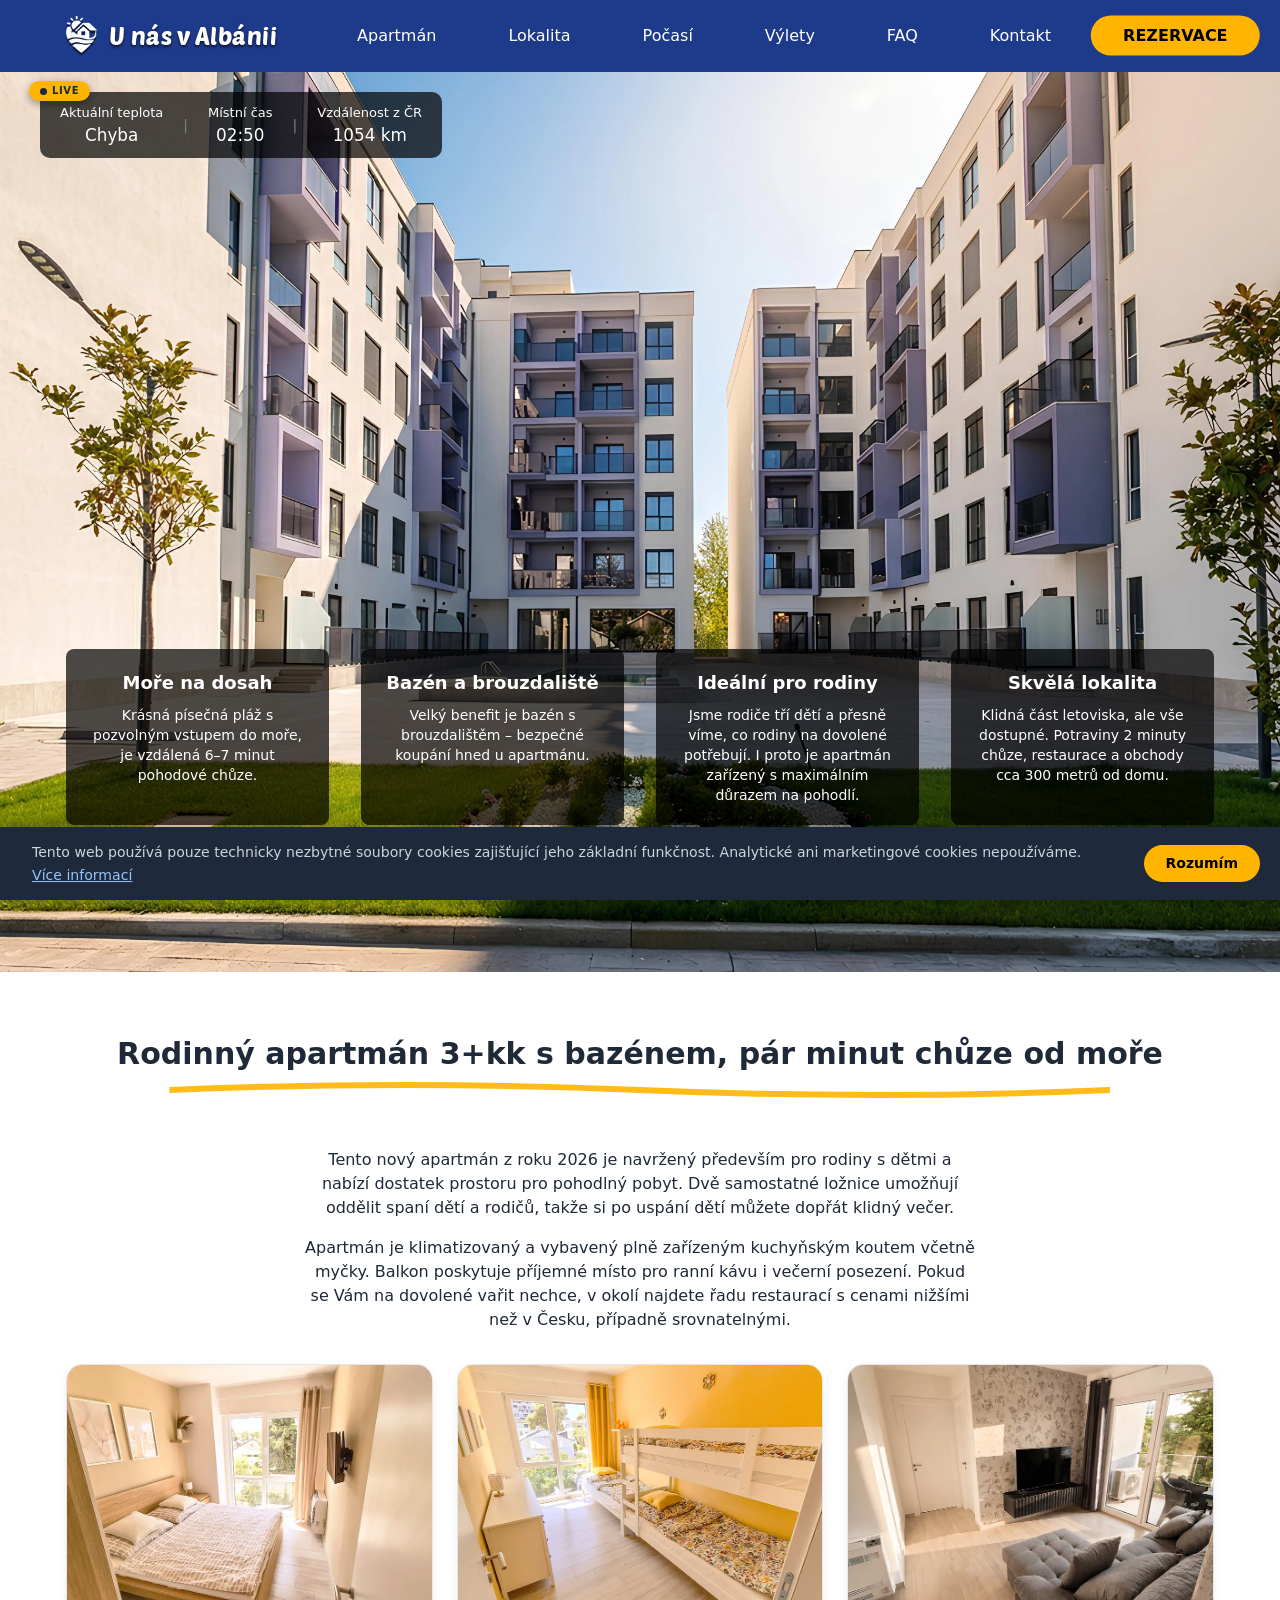
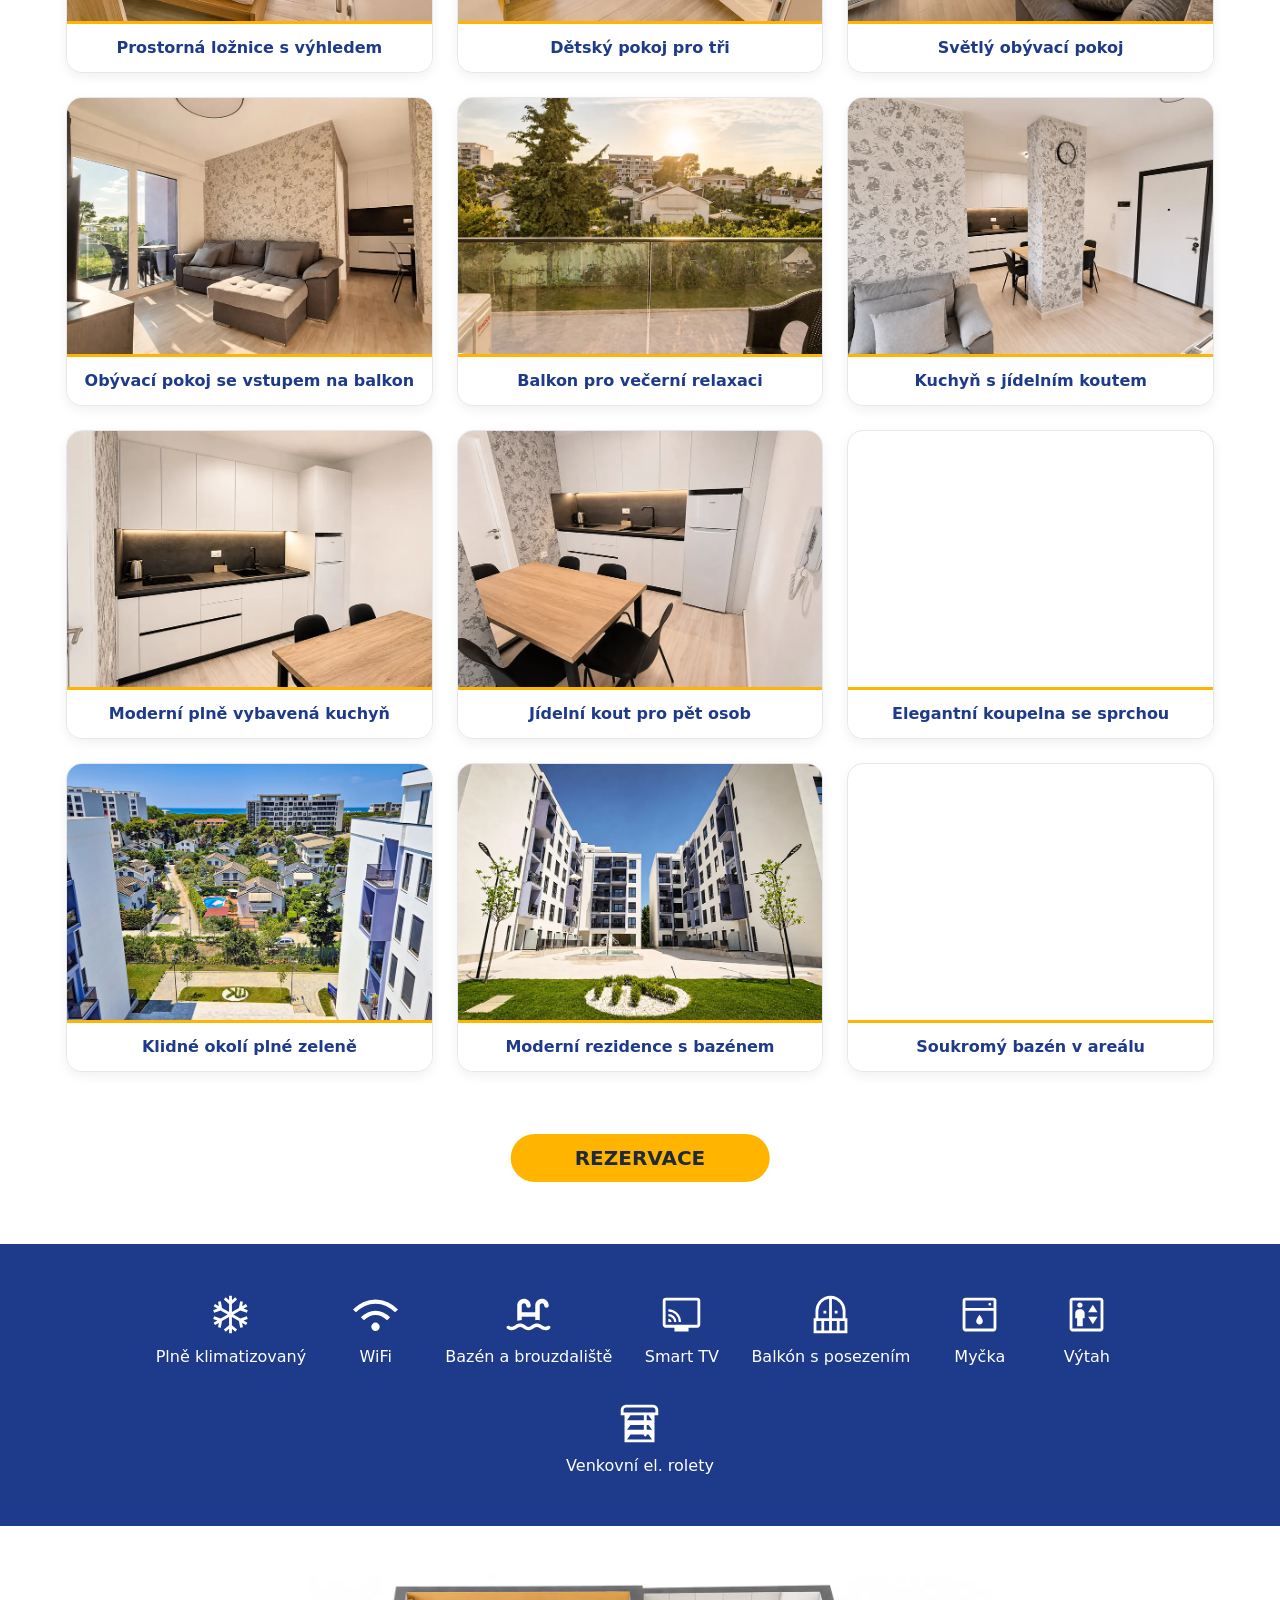
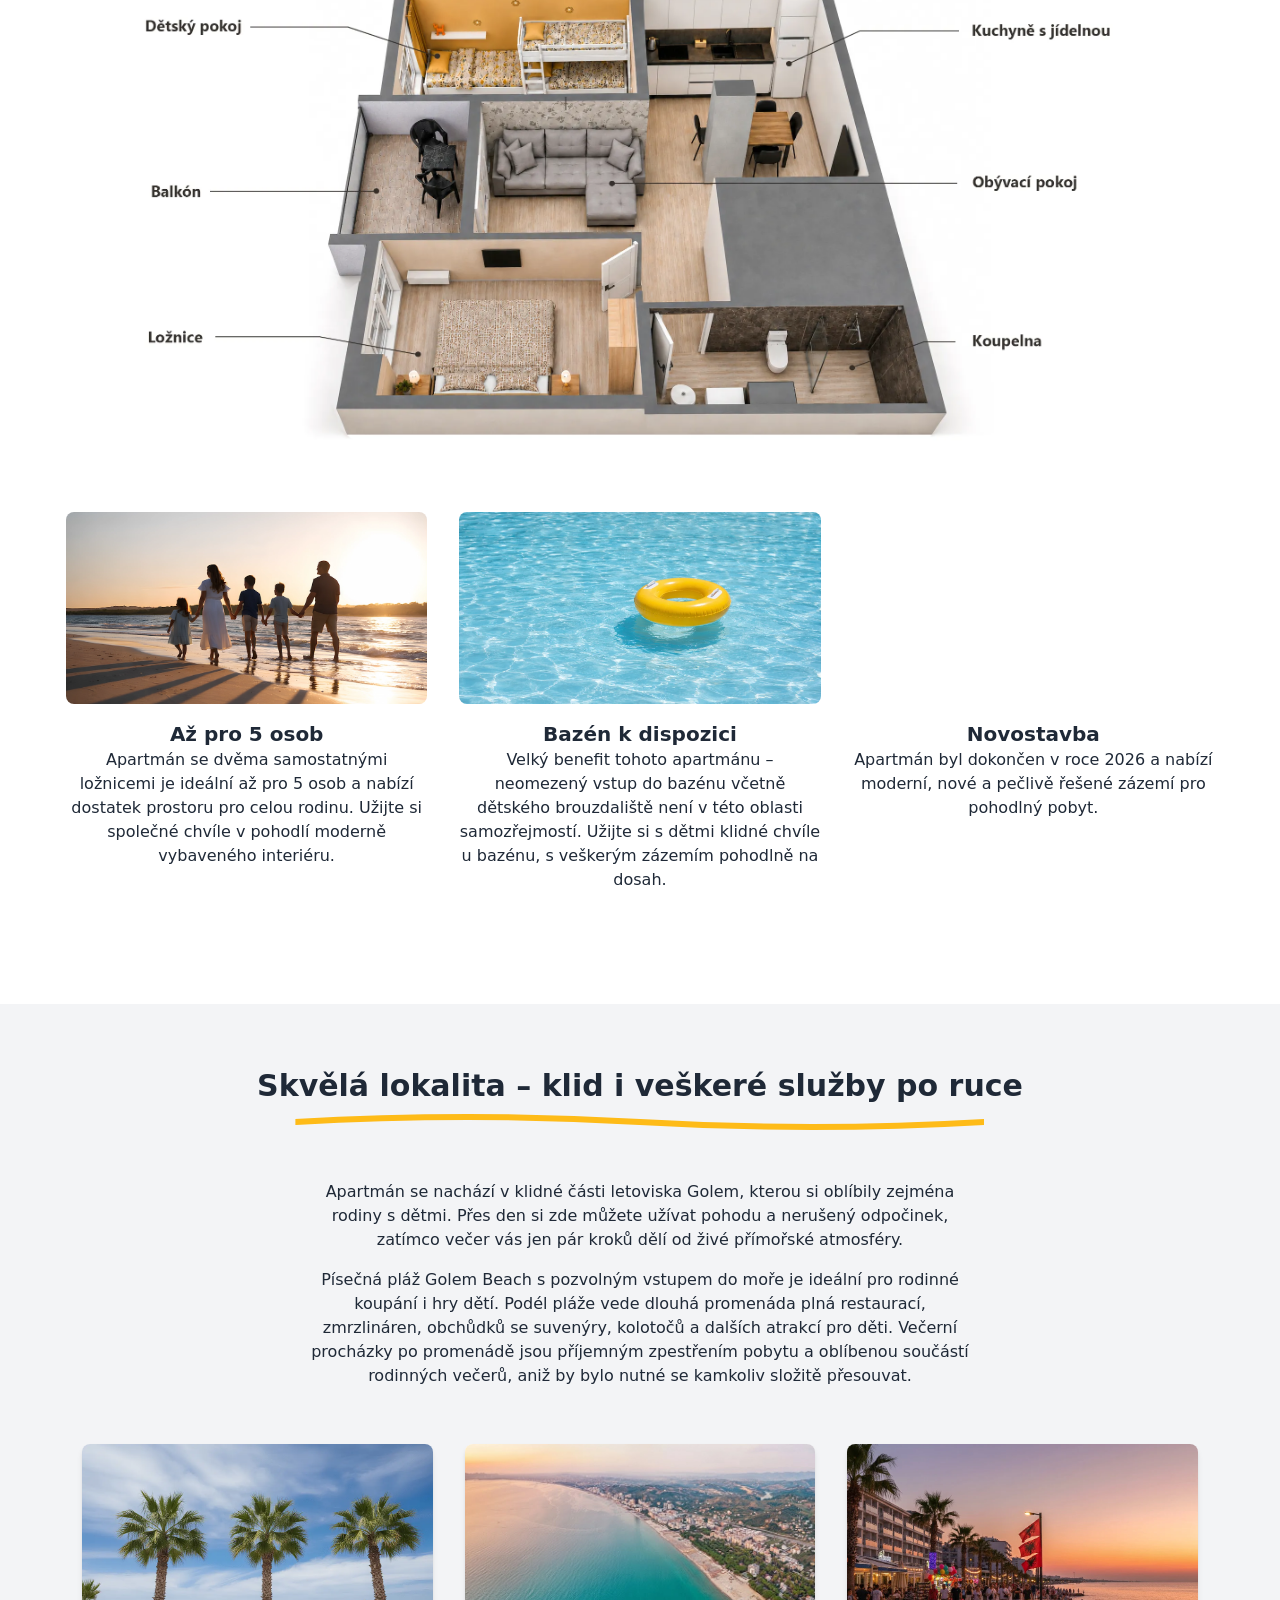
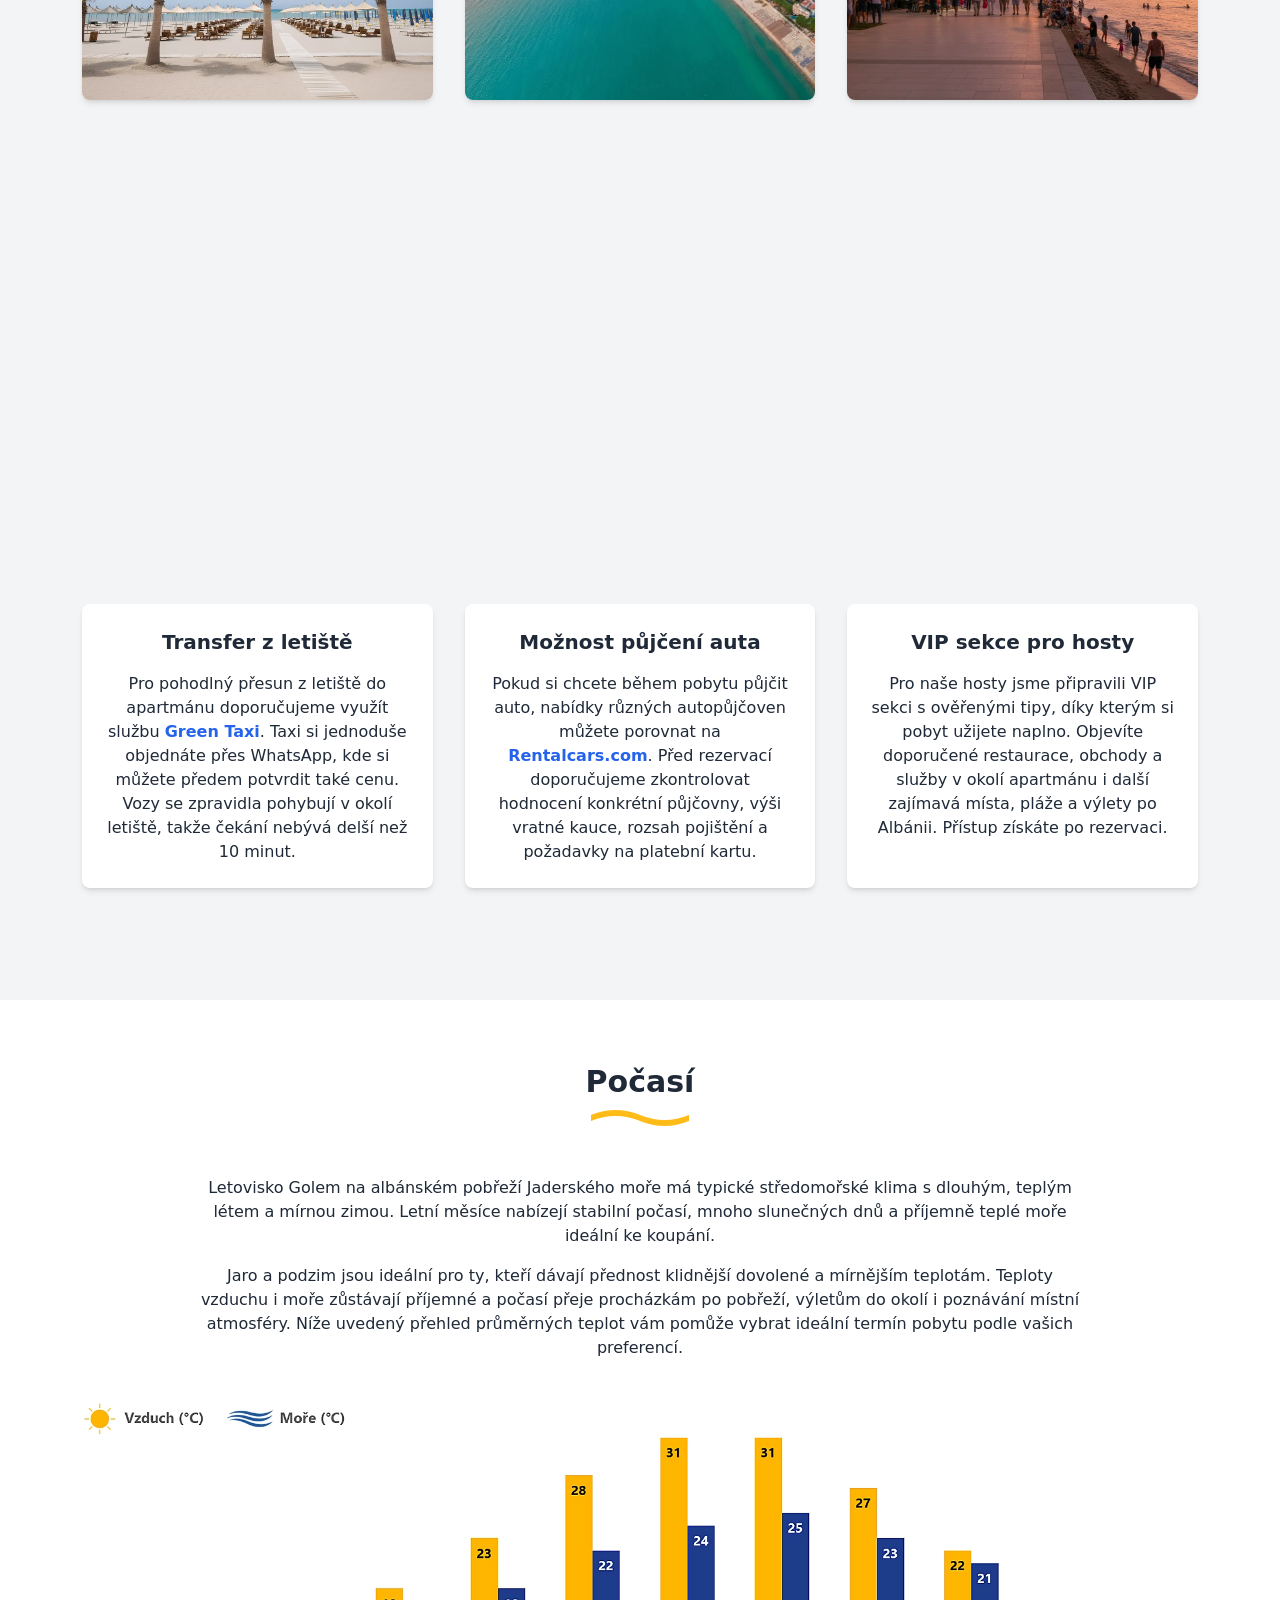
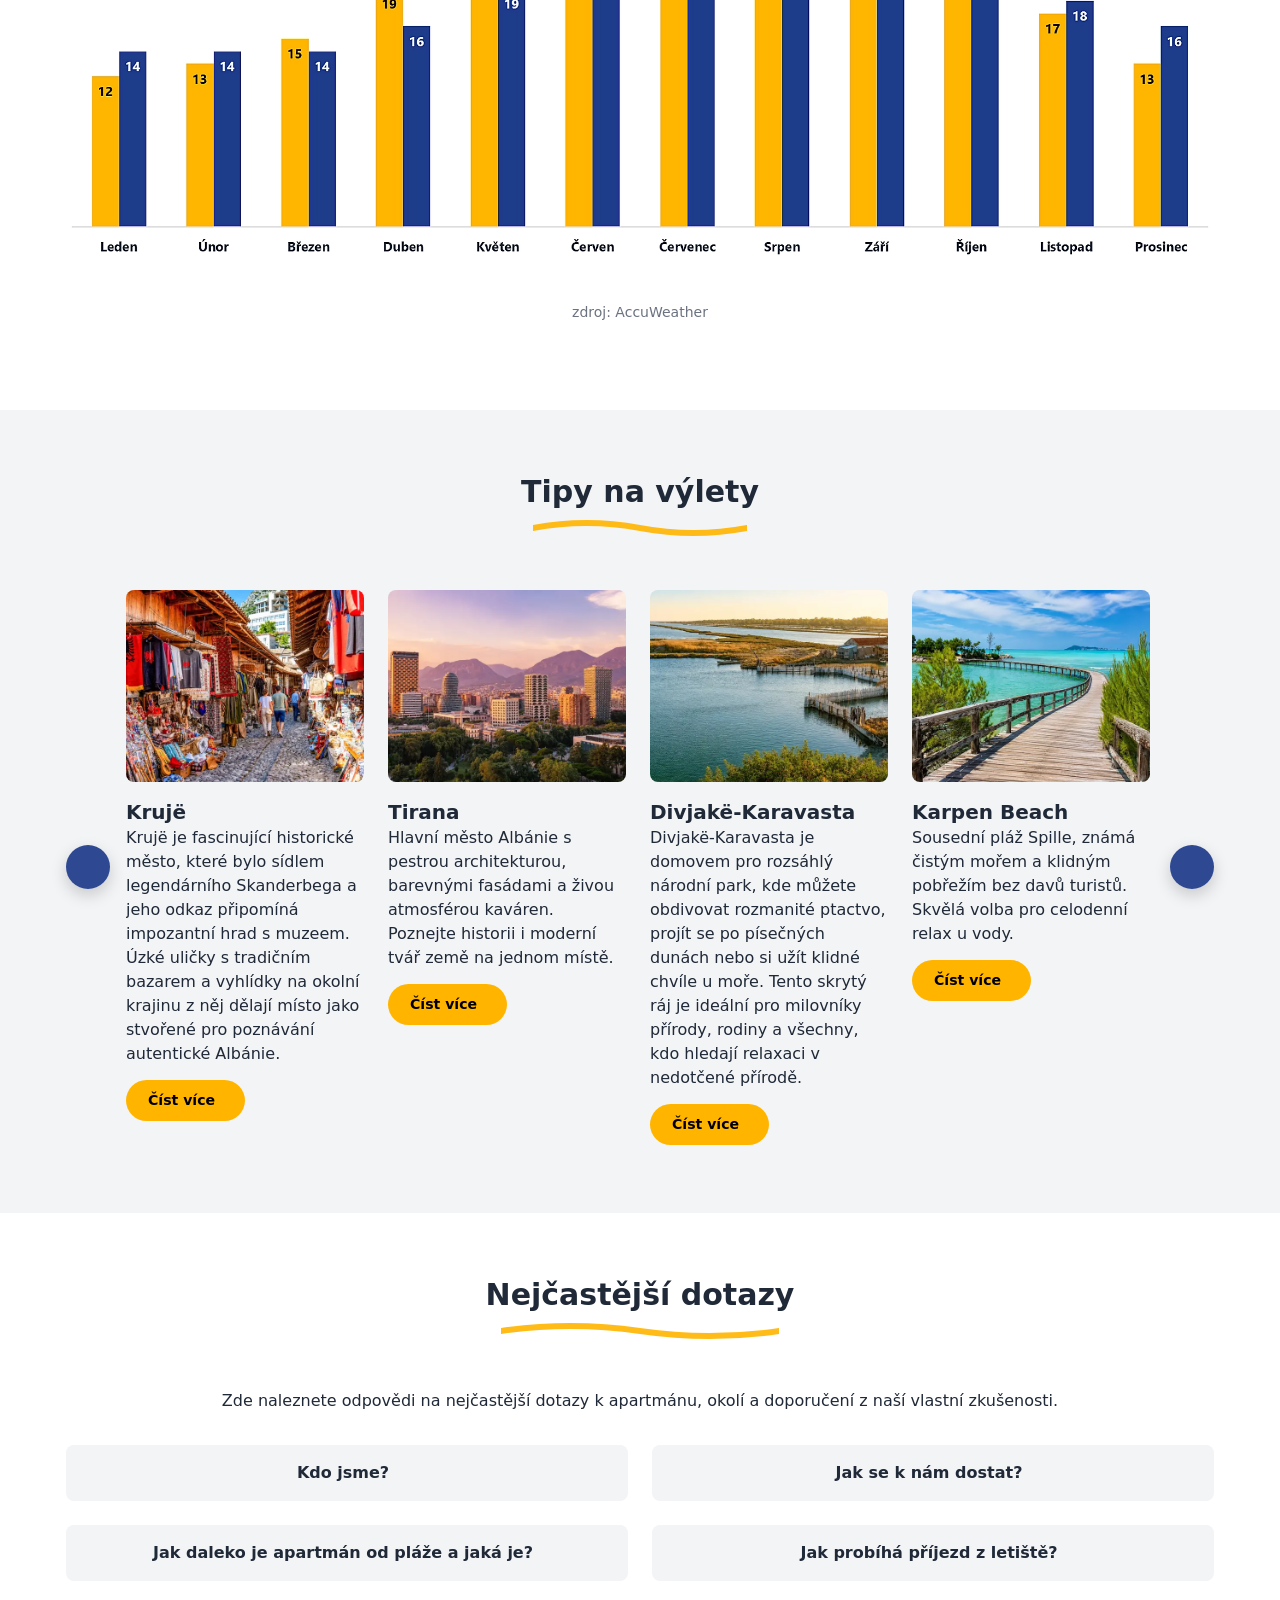
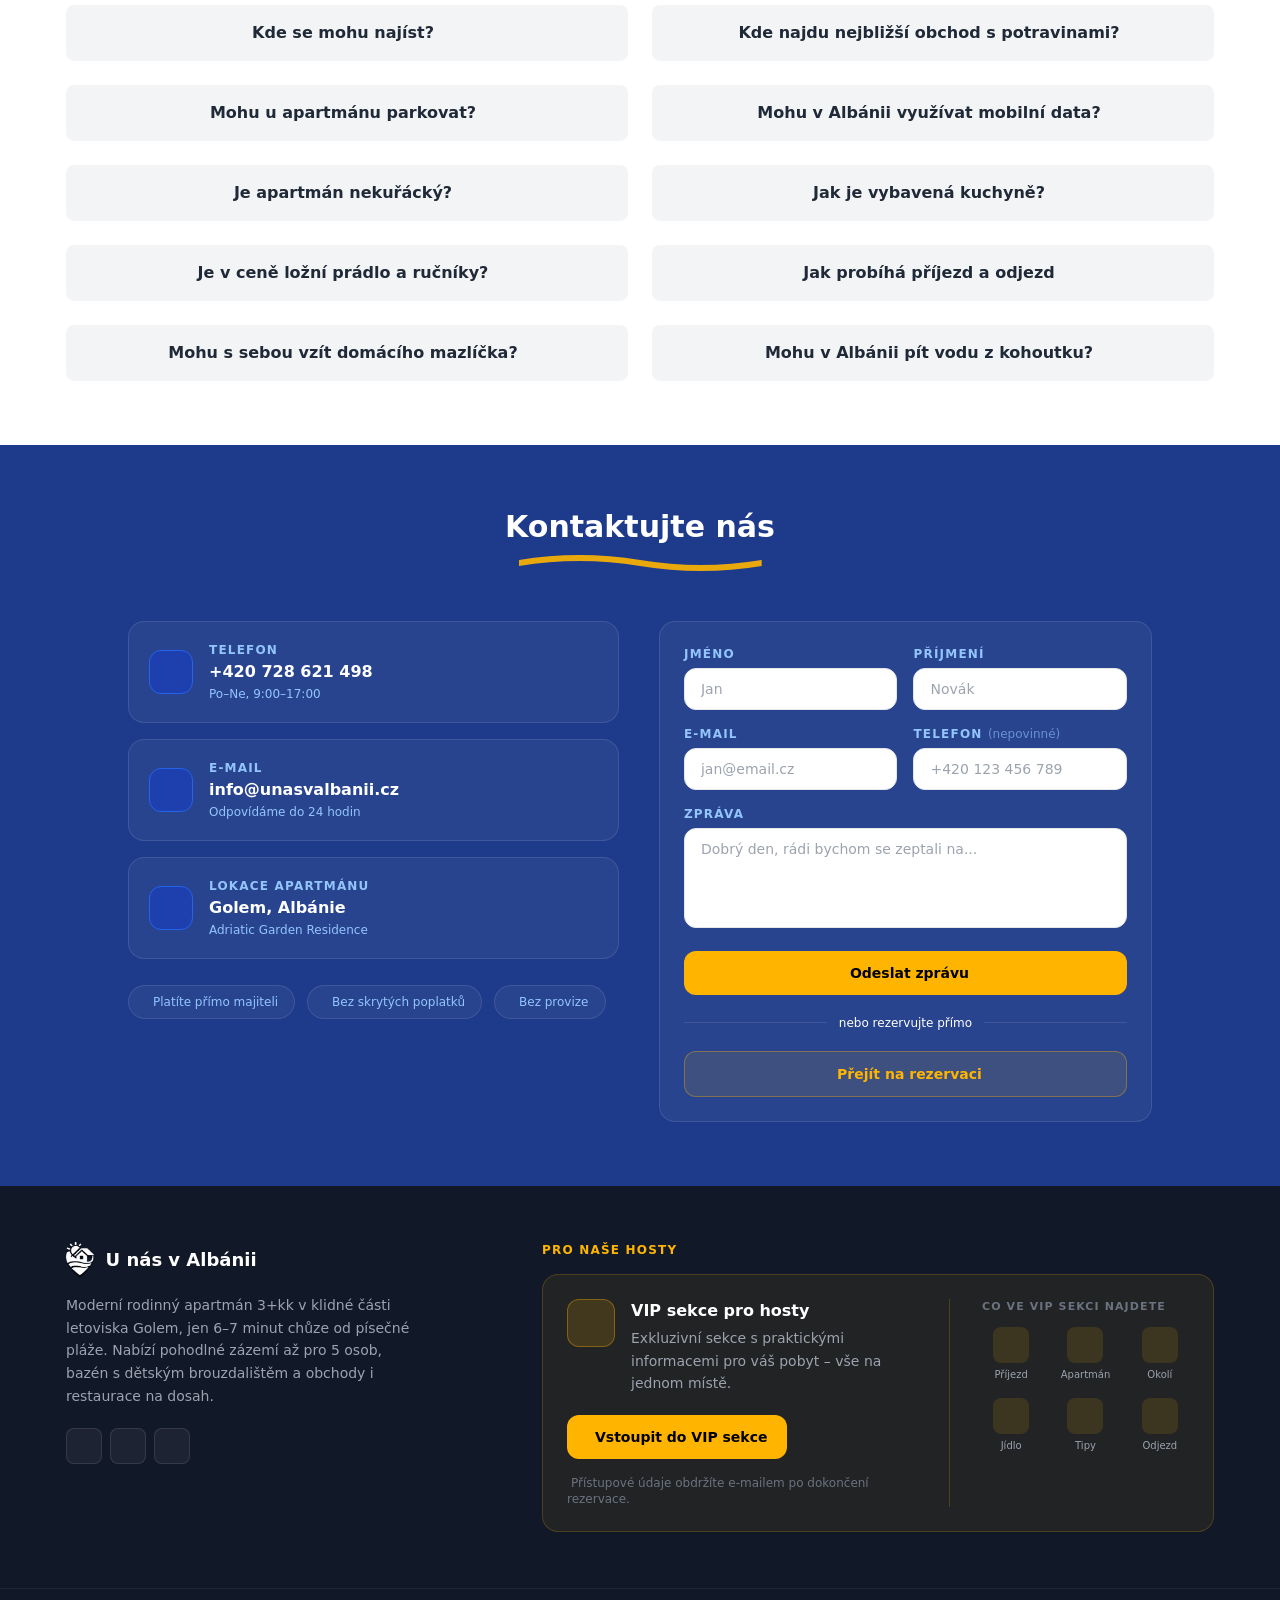
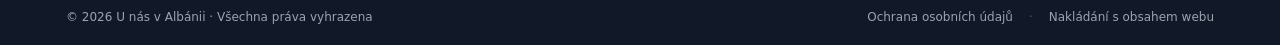
==== index.html @ 053f2b2a "Update index.html" ====
<!DOCTYPE html>
<html lang="cs">
<head>
  <meta charset="UTF-8">
  <meta name="viewport" content="width=device-width, initial-scale=1.0">
  <title>Apartmán s bazénem v Albánii, 6 min od pláže | U nás v Albánii</title>
  <meta name="google-site-verification" content="46sAEtOoQD4cwfONmOyHV7DQJH85Yp-UlySVU2HhvnU" />
  <meta name="seznam-wmt" content="6b2wFMyEOSPGEQ3E8xc9C5GYc6INmnBd" />
  <link rel="canonical" href="https://unasvalbanii.cz/">
  <meta name="description" content="Rodinný apartmán 3+kk s vlastním bazénem, 6 minut chůze od pláže. Novostavba 2026, klid i blízkost obchodů a restaurací. Rezervace přímo u majitele – bez provize.">

  <link rel="icon" href="assets/logo/favicon.ico" type="image/x-icon">
  <link rel="shortcut icon" href="assets/logo/favicon.ico" type="image/x-icon">
  <link rel="icon" type="image/png" sizes="192x192" href="assets/logo/favicon-490.png">
  <link rel="icon" type="image/png" sizes="32x32" href="assets/logo/favicon-490.png">
  <link rel="apple-touch-icon" sizes="180x180" href="assets/logo/favicon-490.png">

  <script src="https://cdn.jsdelivr.net/npm/hammerjs@2.0.8/hammer.min.js"></script>
  <link rel="stylesheet" href="https://cdn.jsdelivr.net/npm/swiper@11/swiper-bundle.min.css" />
  <script src="https://cdn.jsdelivr.net/npm/swiper@11/swiper-bundle.min.js"></script>
  <link rel="stylesheet" href="https://cdn.jsdelivr.net/npm/flatpickr/dist/flatpickr.min.css">
  <script src="https://cdn.jsdelivr.net/npm/flatpickr"></script>
  <script src="https://cdn.jsdelivr.net/npm/flatpickr/dist/l10n/cs.js"></script>
  <script src="https://cdn.jsdelivr.net/npm/@emailjs/browser@4/dist/email.min.js"></script><script>emailjs.init('2G9Oa8aAx9YEwFJbV');</script>
  <script defer src="https://cloud.umami.is/script.js" data-website-id="a5510e11-5c0f-4d84-ab59-a2086f910bef"></script>

  <link rel="stylesheet" href="https://cdnjs.cloudflare.com/ajax/libs/font-awesome/7.0.1/css/all.min.css">
  <link rel="preload" href="assets/fonts/poetsen-one.woff2" as="font" type="font/woff2" crossorigin>

  <style>
    html { scroll-behavior: auto; }

    :root { --header-height: 72px; }

    #main-header {
      position: fixed;
      top: 0;
      left: 0;
      width: 100%;
      z-index: 50;
      will-change: transform;
    }

    .sticky {
      box-shadow: 0 2px 5px rgba(0, 0, 0, 0.1);
    }

    #home { margin-top: 0 !important; padding-top: 0 !important; }
    body { margin: 0; padding: 0; overflow-x: hidden; padding-top: var(--header-height, 72px); }
    section { scroll-margin-top: var(--header-height, 72px); }

    nav ul li a {
      position: relative;
      z-index: 1;
      color: #ffffff;
      padding: 0.5rem 1rem;
    }

    nav ul li a::before {
      content: '';
      position: absolute;
      top: 50%;
      left: 50%;
      transform: translate(-50%, -50%);
      width: calc(100% + 2rem);
      height: 2.5rem;
      background-color: #93c5fd;
      opacity: 0;
      border-radius: 9999px;
      z-index: -1;
      transition: opacity 0.3s ease;
    }

    nav ul li a:hover::before { opacity: 0.2; }
    nav ul li a:hover { color: #ffffff; }

    nav ul li a.active::before { opacity: 0.3 !important; }
    nav ul li a.active { color: #ffffff !important; }
    nav ul li a.active:hover::before { opacity: 0.4; }

    nav ul li a.reservation-link::before {
      content: '';
      position: absolute;
      top: 50%;
      left: 50%;
      transform: translate(-50%, -50%);
      width: calc(100% + 2rem);
      height: 2.5rem;
      background-color: #ffb500;
      opacity: 1;
      border-radius: 9999px;
      z-index: -1;
      transition: all 0.3s ease;
    }

    nav ul li a.reservation-link {
      padding: 0.5rem 1rem;
      color: #000000;
      transition: color 0.3s ease;
    }

    @media (min-width: 641px) {
      nav ul li a.reservation-link:hover::before {
        background-color: #e69500;
        transform: translate(-50%, -50%) scale(1.05);
      }
      nav ul li a.reservation-link:hover { color: #FFFFFF; }
    }

    @media (max-width: 640px) {
      nav ul li a.reservation-link:active::before {
        background-color: #e69500;
      }
      nav ul li a.reservation-link:active { color: #FFFFFF; }
    }

    .gallery-item img { transition: transform 0.3s ease; cursor: pointer; }
    @media (min-width: 641px) {
      .gallery-item:hover img { transform: scale(1.05); }
    }

    #lightbox {
      position: fixed;
      top: 0;
      left: 0;
      width: 100%;
      height: 100%;
      background-color: rgba(0, 0, 0, 0.9);
      display: flex;
      align-items: center;
      justify-content: center;
      z-index: 1000;
      visibility: hidden;
      opacity: 0;
      transition: opacity 0.3s ease, visibility 0.3s ease;
    }
    #lightbox.active { visibility: visible; opacity: 1; }

    #lightbox img {
      max-width: 90%;
      max-height: 80%;
      border-radius: 10px;
      object-fit: contain;
      opacity: 1;
      transition: opacity 0.35s ease, transform 0.2s ease;
      will-change: opacity, transform;
      -webkit-user-select: none;
      user-select: none;
      -webkit-user-drag: none;
      user-drag: none;
    }
    #lightbox img.fading { opacity: 0; }

    #lightbox .close,
    #lightbox .prev,
    #lightbox .next {
      -webkit-user-select: none;
      user-select: none;
      -webkit-tap-highlight-color: transparent;
      border: 0;
      background: rgba(255, 255, 255, 0.12);
      color: #ffffff;
      cursor: pointer;
      display: inline-flex;
      align-items: center;
      justify-content: center;
      transition: transform 0.18s ease, background 0.18s ease, opacity 0.18s ease;
      backdrop-filter: blur(6px);
      line-height: 1;
    }

    #lightbox .close {
      position: absolute;
      top: 18px;
      right: 18px;
      width: 44px;
      height: 44px;
      border-radius: 9999px;
      font-size: 26px;
    }

    #lightbox .prev,
    #lightbox .next {
      position: absolute;
      top: 50%;
      width: 54px;
      height: 54px;
      border-radius: 9999px;
      transform: translateY(-50%);
      font-size: 18px;
      opacity: 0.95;
      padding: 0;
    }
    #lightbox .prev { left: 18px; }
    #lightbox .next { right: 18px; }

    #lightbox .prev:hover,
    #lightbox .next:hover {
      background: rgba(255, 255, 255, 0.22);
      transform: translateY(-50%) scale(1.06);
    }
    @media (min-width: 641px) {
      #lightbox .close:hover {
        background: rgba(255, 255, 255, 0.22);
        transform: scale(1.06);
      }
    }
    @media (max-width: 640px) {
      #lightbox .close:active {
        background: rgba(255, 255, 255, 0.22);
      }
    }

    #lightbox-caption {
  position: absolute;
  bottom: 52px;
  color: #ffffff;
  text-align: center;
  width: 100%;
  font-size: 1rem;
  padding: 0 1rem;
  transition: opacity 0.25s ease;
}

#lightbox.ui-hidden #lightbox-caption {
  opacity: 0;
  pointer-events: none;
}

    #lightbox-pagination {
      position: absolute;
      bottom: 18px;
      left: 50%;
      transform: translateX(-50%);
      display: flex;
      gap: 8px;
      align-items: center;
      justify-content: center;
      padding: 0;
      background: transparent;
      backdrop-filter: none;
      border-radius: 0;
      max-width: 92vw;
      overflow-x: auto;
    }

    #lightbox-pagination button {
      width: 10px;
      height: 10px;
      min-width: 10px;
      min-height: 10px;
      border-radius: 9999px;
      border: 0;
      background: rgba(255, 255, 255, 0.7);
      cursor: pointer;
      padding: 0;
      transition: background 0.18s ease, width 0.18s ease, height 0.18s ease;
      transform: none;
    }

    #lightbox-pagination button.active {
      background: #2563eb;
      width: 12px;
      height: 12px;
      min-width: 12px;
      min-height: 12px;
      transform: none;
    }

    #scroll-to-top {
      position: fixed;
      bottom: 1.5rem;
      right: 1.5rem;
      width: 3rem;
      height: 3rem;
      background-color: #2563eb;
      color: #ffffff;
      display: flex;
      align-items: center;
      justify-content: center;
      border-radius: 9999px;
      box-shadow: 0 4px 6px rgba(0, 0, 0, 0.1);
      cursor: pointer;
      transition: all 0.3s ease;
      z-index: 100;
    }

    #floating-reservation-btn {
      position: fixed;
      right: 1.5rem;
      background-color: #ffb500;
      color: #000000;
      border: none;
      display: flex;
      align-items: center;
      justify-content: center;
      border-radius: 9999px;
      cursor: pointer;
      z-index: 100;
      transition: opacity 0.3s ease, visibility 0.3s ease, transform 0.15s ease, background-color 0.2s ease;
      -webkit-tap-highlight-color: transparent;
    }
    #floating-reservation-btn.hidden {
      opacity: 0;
      visibility: hidden;
      pointer-events: none;
    }
    #floating-reservation-btn:active {
      background-color: #e69500;
      transform: scale(0.94);
    }
    @media (min-width: 641px) {
      #scroll-to-top:hover { background-color: #1d4ed8; transform: scale(1.1); }
    }
    @media (max-width: 640px) {
      #scroll-to-top:active { background-color: #1d4ed8; }
    }
    #scroll-to-top.hidden { opacity: 0; visibility: hidden; }

    .benefit-icon { transition: color 0.3s ease; }
    .benefit-icon:hover { color: #1d4ed8; }

    details[open] .faq-chevron { transform: rotate(180deg); }
    summary { cursor: pointer; display: flex; align-items: center; font-weight: 600; }
    summary::-webkit-details-marker { display: none; }

    .full-width-strip { width: 100%; margin-left: 0; margin-right: 0; overflow-x: clip; }
    .full-width-strip .container { max-width: 100%; }

    @media (max-width: 640px) {
      #home { height: 400px; }
      #scroll-to-top {
        bottom: 1.5rem;
        right: 1.5rem;
        width: 3.5rem;
        height: 3.5rem;
        font-size: 1.75rem;
        box-shadow: 0 6px 12px rgba(0, 0, 0, 0.15);
      }
      #floating-reservation-btn {
        bottom: calc(1.5rem + 3.5rem + 12px);
        width: 3.5rem;
        height: 3.5rem;
        font-size: 1.4rem;
        box-shadow: 0 6px 12px rgba(0, 0, 0, 0.25);
      }
      #lightbox .prev,
      #lightbox .next { width: 60px; height: 60px; }
      #lightbox .close { width: 48px; height: 48px; font-size: 30px; }
      #lightbox-pagination { bottom: 70px; }
    }

    @media (max-width: 640px) {
      #lightbox-pagination {
        gap: 6px;
      }
      #lightbox-pagination button {
        width: 6px;
        height: 6px;
        min-width: 6px;
        min-height: 6px;
      }
      #lightbox-pagination button.active {
        width: 8px;
        height: 8px;
        min-width: 8px;
        min-height: 8px;
      }
    }

    .reservation-link-block {
      position: relative;
      display: inline-block;
      z-index: 1;
      padding: 0.5rem 1rem;
      color: rgb(31, 41, 55);
      transition: color 0.3s ease;
    }
    .reservation-link-block::before {
      content: '';
      position: absolute;
      top: 50%;
      left: 50%;
      transform: translate(-50%, -50%);
      width: calc(100% + 6rem);
      height: 3rem;
      background-color: #ffb500;
      border-radius: 9999px;
      z-index: -1;
      transition: all 0.3s ease;
      opacity: 1;
    }
    @media (min-width: 641px) {
      .reservation-link-block:hover::before {
        background-color: #e69500;
        transform: translate(-50%, -50%) scale(1.05);
      }
      .reservation-link-block:hover { color: #ffffff; }
    }

    @media (max-width: 640px) {
      .reservation-link-block {
        padding: 0.5rem 1.5rem;
        font-size: 1.125rem;
        max-width: 100%;
        overflow: hidden;
      }
      .reservation-link-block::before {
        width: calc(100% + 3rem);
        height: 2.75rem;
        max-width: 100%;
        transition: background-color 0.2s ease;
      }
      .reservation-link-block:active::before {
        background-color: #e69500;
      }
      .reservation-link-block:active {
        color: #ffffff;
      }
    }

    .calendar-wrapper {
      border-radius: 1rem;
      box-shadow: 0 10px 25px rgba(0,0,0,0.1);
      overflow: hidden;
    }

    nav ul li a.reservation-link.active::before,
    nav ul li a.reservation-link.active:hover::before { opacity: 1 !important; }
    nav ul li a.reservation-link.active,
    nav ul li a.reservation-link.active:hover { color: #000000 !important; }

    a.vip-link {
  width: 2.5rem;
  height: 2.5rem;
  padding: 0;
  display: inline-flex !important;
  align-items: center;
  justify-content: center;
  border-radius: 9999px;
  background-color: #ffb500;
  color: #000000 !important;
  transition: background-color 0.3s ease, transform 0.2s ease;
  flex-shrink: 0;
  position: relative;
  z-index: 1;
}
a.vip-link::before { display: none !important; }
@media (min-width: 641px) {
  a.vip-link:hover {
    background-color: #e69500;
    color: #000000 !important;
    transform: scale(1.06);
  }
}
@media (max-width: 640px) {
  a.vip-link:active {
    background-color: #e69500;
    color: #000000 !important;
  }
}
a.vip-link.active {
  background-color: #ffb500;
  color: #000000 !important;
}
#vip-drawer-sheet input:focus {
  border-color: #2563eb !important;
  background: #ffffff !important;
}
@media (max-width: 640px) {
  #vip-email,
  #vip-password,
  #contact-jmeno,
  #contact-prijmeni,
  #contact-email,
  #contact-telefon,
  #contact-zprava {
    font-size: 16px !important;
  }
}
@media (max-width: 640px) {
  #vip-email,
  #vip-password {
    font-size: 16px !important;
  }
}
#vip-login-btn:hover {
  background-color: #e69500 !important;
  color: #ffffff !important;
}
@media (min-width: 768px) {
  #vip-drawer { align-items: center; justify-content: center; }
  #vip-drawer-sheet {
    border-radius: 20px !important;
    max-height: 90vh !important;
    width: 460px !important;
    max-width: 460px !important;
    transform: scale(0.95) translateY(20px) !important;
    opacity: 0;
    transition: transform 0.35s cubic-bezier(0.32,0.72,0,1), opacity 0.35s ease !important;
  }
  #vip-drawer.vip-open #vip-drawer-sheet {
    transform: scale(1) translateY(0) !important;
    opacity: 1;
  }
  #vip-drawer-sheet > div:first-child { display: none; }
}
@media (max-width: 1024px) {
  #mobile-menu li a.vip-link::before {
    width: 100% !important;
    left: 0 !important;
    transform: translateY(-50%) !important;
    border-radius: 0 !important;
  }
}

    @media (min-width: 1280px) and (max-width: 1600px) { .container { max-width: 1220px !important; } }
    @media (min-width: 1280px) and (max-width: 1366px) { .container { max-width: 1180px !important; } }
    @media (min-width: 641px) and (max-width: 1279px) {
  .container { max-width: 100% !important; }
}
    @media (max-width: 1024px) {
      #mobile-menu {
        position: fixed;
        top: 0;
        left: 0;
        width: 80vw;
        max-width: 320px;
        height: 100dvh;
        z-index: 200;
        background: #1e3a8b;
        display: flex !important;
        flex-direction: column;
        padding: 2rem 0 2rem 0;
        transform: translateX(-100%);
        transition: transform 0.35s cubic-bezier(0.4, 0, 0.2, 1);
        pointer-events: none;
        box-shadow: 4px 0 24px rgba(0,0,0,0.25);
        overflow-y: auto;
      }

      #mobile-menu.open {
        transform: translateX(0);
        pointer-events: auto;
      }

      #mobile-menu-overlay {
        position: fixed;
        inset: 0;
        z-index: 199;
        background: rgba(0,0,0,0.45);
        opacity: 0;
        pointer-events: none;
        transition: opacity 0.35s ease;
        visibility: hidden;
      }

      #mobile-menu-overlay.open {
        opacity: 1;
        pointer-events: auto;
        visibility: visible;
      }

      #mobile-menu-overlay.open {
        opacity: 1;
        pointer-events: auto;
      }

      #mobile-menu.hidden { display: flex !important; }

      #mobile-menu li a {
        padding: 1rem 2rem !important;
        display: flex;
        font-size: 1.125rem;
        width: 100%;
        justify-content: center;
      }

      .menu-toggle {
        position: relative;
        width: 30px;
        height: 24px;
        display: block;
        cursor: pointer;
      }

      .menu-toggle span {
        position: absolute;
        left: 0;
        width: 100%;
        height: 3px;
        background-color: white;
        border-radius: 2px;
        transition: transform 0.3s ease, opacity 0.2s ease;
      }

      .menu-toggle span:nth-child(1) { top: 0; }
      .menu-toggle span:nth-child(2) { top: 10px; }
      .menu-toggle span:nth-child(3) { top: 20px; }

      .menu-toggle.open span:nth-child(1) { top: 10px; transform: rotate(45deg); }
      .menu-toggle.open span:nth-child(2) { opacity: 0; }
      .menu-toggle.open span:nth-child(3) { top: 10px; transform: rotate(-45deg); }

      @media (max-width: 640px) {
      #apartment .grid,
      #home .grid-cols-1.sm\:grid-cols-2.lg\:grid-cols-4,
      #trips .grid-cols-1.md\:grid-cols-2.lg\:grid-cols-4 { grid-template-columns: 1fr; }
    }

      #home .grid-cols-1.sm\:grid-cols-2.lg\:grid-cols-4 {
        grid-template-columns: repeat(2, 1fr);
        gap: 1.5rem;
      }

      #trips .grid-cols-1.md\:grid-cols-2.lg\:grid-cols-4 { grid-template-columns: 1fr; }

      #reservation .flex-col.md\:flex-row { flex-direction: column; }
      #reservation .md\:w-1\/2 {
        width: 100% !important;
        margin-bottom: 2rem;
      }

      nav a, button, .reservation-link-block, #scroll-to-top {
        min-height: 48px;
        display: inline-flex;
        align-items: center;
        justify-content: center;
      }

      #reservation-drawer-close,
      #trip-modal-close,
      #vip-drawer-close,
      #lightbox .close {
        min-height: 0;
      }

      #lightbox .prev,
      #lightbox .next { display: none !important; }
    }

    @media (max-width: 640px) {
      #home .absolute {
        left: 8px !important;
        top: 18px !important;
        padding: 6px 12px !important;
        font-size: 11px !important;
        background: rgba(0,0,0,0.75) !important;
        border-radius: 9999px;
        flex-direction: row;
        justify-content: center;
        align-items: center;
        gap: 0;
        width: fit-content !important;
      }

      #home .absolute > span { display: none; }
      #home .absolute > div br { display: none; }
      #home .absolute > div > span[style*="font-size: small"] { display: none; }

      #home .absolute > div {
        margin: 0 8px !important;
        display: flex;
        align-items: center;
        gap: 4px;
      }
      #home .absolute > div:not(:last-child):not(.live-corner-badge)::after {
        content: '';
        display: inline-block;
        width: 1px;
        height: 12px;
        background: rgba(255,255,255,0.25);
        margin-left: 8px;
      }

      #home .absolute > div span[style*="font-size: larger"] {
        font-size: 13px !important;
        font-weight: 600;
      }

      #home .absolute .live-corner-badge {
        top: -9px !important;
        left: -6px !important;
        padding: 3px 8px;
        gap: 4px;
      }
      #home .absolute .live-corner-text { font-size: 8px; }
      #home .absolute .live-corner-dot { width: 5px; height: 5px; }

      #home .grid-cols-1.sm\:grid-cols-2.lg\:grid-cols-4,
      #trips .grid-cols-1.md\:grid-cols-2.lg\:grid-cols-4 { grid-template-columns: 1fr; }
    }

    @media (max-width: 640px) {
      #home .mt-[30vh] { margin-top: 0 !important; }
    }

    @media (min-width: 1025px) {
      .menu-toggle { display: none; }
      #mobile-menu { display: none !important; }
      #mobile-menu-overlay { display: none !important; }
      header .flex.justify-between { gap: 4rem; }
    }

    .weather-graph-wrapper { margin-bottom: 1.5rem; }
    .weather-table {
      width: 100%;
      border-collapse: collapse;
      margin-top: 1rem;
      font-size: 0.9rem;
    }
    .weather-table th, .weather-table td {
      border: 1px solid #e5e7eb;
      padding: 0.75rem;
      text-align: center;
    }
    .weather-table th { background-color: #f3f4f6; font-weight: 600; }

    @media (max-width: 640px) {
      .weather-graph-wrapper { display: none !important; }
      .weather-table { display: none !important; }
    }

    @media (max-width: 1024px) {
      #apartment .bg-blue-900 .container {
        display: grid !important;
        grid-template-columns: repeat(2, 1fr) !important;
        gap: 1.5rem !important;
        justify-items: center;
      }
    }
    @media (min-width: 641px) {
      .weather-table { display: none !important; }
      .weather-graph-wrapper img {
        width: 100%;
        height: auto;
        max-width: 100%;
        display: block;
        margin: 0 auto;
        border-radius: 8px;
      }
    }

    .heading-underline {
      position: relative;
      display: inline-block;
      padding-bottom: 28px;
    }
    .heading-underline::after {
      content: '';
      position: absolute;
      left: 50%;
      bottom: 0;
      transform: translateX(-50%);
      width: 90%;
      height: 20px;
      background-image: url("data:image/svg+xml,%3Csvg xmlns='http://www.w3.org/2000/svg' viewBox='0 0 400 20' preserveAspectRatio='none'%3E%3Cpath d='M0,10 Q100,0 200,10 T400,10' stroke='%23ffb500' stroke-width='6' fill='none' stroke-linecap='round' opacity='0.9'/%3E%3C/svg%3E");
      background-repeat: no-repeat;
      background-size: contain;
      background-position: center;
      pointer-events: none;
    }
    @media (max-width: 640px) {
      .heading-underline { padding-bottom: 23px; }
      .heading-underline::after { height: 14px; width: 85%; }
    }

    .check-icon { color: #232b39; }
    .faq-content { margin-top: 1.5rem; }
    .faq-content p + p { margin-top: 0.75rem; }

    .swiper-button-next,
    .swiper-button-prev {
      color: white !important;
      background: rgba(0,0,0,0.55);
      width: 40px !important;
      height: 40px !important;
      border-radius: 50% !important;
      --swiper-navigation-size: 13px !important;
      font-weight: bold !important;
      transition: all 0.25s;
    }
    @media (min-width: 641px) {
      .swiper-button-next:hover,
      .swiper-button-prev:hover {
        background: rgba(0,0,0,0.85) !important;
        transform: scale(1.08);
      }
    }
    @media (max-width: 640px) {
      .swiper-button-next:active,
      .swiper-button-prev:active {
        background: rgba(0,0,0,0.85) !important;
      }
    }

    #apartment .mySwiper .swiper-pagination-bullet {
      background: white;
      opacity: 0.7;
      width: 10px;
      height: 10px;
    }
    #apartment .mySwiper .swiper-pagination-bullet-active {
      background: #2563eb;
      opacity: 1;
      width: 12px;
      height: 12px;
    }

    #apartment .mySwiper .swiper-pagination-bullet { margin: 0 4px !important; }

    .mySwiper {
      width: 100%;
      max-width: 900px;
      aspect-ratio: 3 / 2;
      margin: 2rem auto;
      overflow: hidden;
      border-radius: 10px;
      box-shadow: 0 4px 12px rgba(0,0,0,0.15);
    }
    .swiper-slide { width: 100% !important; height: 100% !important; }
    .swiper-slide img {
      width: 100%;
      height: 100%;
      object-fit: cover;
      display: block;
    }

    @media (min-width: 768px) {
      nav ul li a {
        display: inline-flex;
        align-items: center;
        justify-content: center;
        height: 2.5rem;
        line-height: 1;
      }
      nav ul li a::before {
        height: 2.5rem;
        top: 50%;
        transform: translate(-50%, -50%);
      }
    }
    nav ul li a { transform: translateY(-0.5px); }

    .text-shadow-soft { text-shadow: 0 2px 4px rgba(0, 0, 0, 0.65); }

    .logo-shadow { text-shadow: 0 1.5px 3px rgba(0, 0, 0, 0.65); }

    @font-face {
      font-family: 'Poetsen One';
      src: url('assets/fonts/poetsen-one.woff2') format('woff2');
      font-weight: 400;
      font-style: normal;
      font-display: block;
    }

    .logo-font {
      font-family: 'Poetsen One', sans-serif;
      letter-spacing: 0.5px;
      font-weight: 400;
    }

    .live-corner-badge {
      position: absolute;
      top: -11px;
      left: -11px;
      display: flex;
      align-items: center;
      gap: 5px;
      background-color: #ffb500;
      color: #1f2937;
      padding: 5px 11px;
      border-radius: 9999px;
      box-shadow: 0 3px 8px rgba(0,0,0,0.4);
      z-index: 20;
      white-space: nowrap;
    }
    .live-corner-dot {
      width: 7px;
      height: 7px;
      border-radius: 50%;
      background-color: #1f2937;
      animation: liveDotPulse 1.8s ease-in-out infinite;
      flex-shrink: 0;
    }
    .live-corner-text {
      font-size: 10px;
      font-weight: 800;
      letter-spacing: 0.06em;
      line-height: 1;
    }
    @keyframes liveDotPulse {
      0%, 100% { opacity: 1; box-shadow: 0 0 0 0 rgba(31,41,55,0.45); }
      50% { opacity: 0.4; box-shadow: 0 0 0 5px rgba(31,41,55,0); }
    }

    .mySwiper .swiper-wrapper { height: 100%; }
    .mySwiper .swiper-slide { display: flex; }

    .mySwiper,
    .mySwiper * {
      -webkit-user-select: none;
      user-select: none;
      -webkit-tap-highlight-color: transparent;
    }

    .mySwiper img {
      -webkit-user-drag: none;
      user-drag: none;
      pointer-events: none;
    }

    #faq summary {
      -webkit-user-select: none;
      user-select: none;
      -webkit-tap-highlight-color: transparent;
    }

    #faq summary .faq-icon {
      font-size: 1.25rem;
      line-height: 1;
      color: #1e3a8b;
      flex-shrink: 0;
    }
    #faq summary:hover .faq-icon { color: #1d4ed8; }

    .apartment-mobile-carousel { display: none; }

    @media (max-width: 640px) {
      #apartment .apartment-grid { display: none !important; }

      .apartment-mobile-carousel {
        display: block;
        margin-top: 1.25rem;
      }

      .apartment-mobile-carousel .track {
        display: flex;
        gap: 12px;
        overflow-x: auto;
        scroll-snap-type: x mandatory;
        -webkit-overflow-scrolling: touch;
        padding: 4px 2px 10px;
      }

      .apartment-mobile-carousel .track::-webkit-scrollbar { height: 6px; }
      .apartment-mobile-carousel .track::-webkit-scrollbar-thumb {
        background: #e5e7eb;
        border-radius: 9999px;
      }

      .apartment-mobile-carousel .card {
        flex: 0 0 94%;
        scroll-snap-align: start;
        background: #fff;
        border: 1px solid #e5e7eb;
        border-radius: 14px;
        overflow: hidden;
        box-shadow: 0 6px 18px rgba(0,0,0,0.08);
      }

      .apartment-mobile-carousel .card img {
        width: 100%;
        height: 340px;
        object-fit: cover;
        display: block;
        pointer-events: auto;
      }

      .apartment-mobile-carousel .caption {
        padding: 10px 12px;
        font-size: 0.95rem;
        color: #4b5563;
        text-align: left;
      }

      .apartment-mobile-carousel .hint { display: none; }
    }

    /* ============ Sjednocený swipe hint (Apartmán / Lokalita / Výlety) ============ */
    .swipe-hint-pill {
      display: flex;
      align-items: center;
      justify-content: center;
      gap: 5px;
      font-size: 0.72rem;
      font-weight: 500;
      color: #9ca3af;
      margin: 6px 0 0;
    }
    .swipe-hint-pill i {
      color: #9ca3af;
      font-size: 0.68rem;
      animation: swipeHintNudge 1.6s ease-in-out infinite;
    }
    @keyframes swipeHintNudge {
      0%, 100% { transform: translateX(0); opacity: 0.7; }
      50% { transform: translateX(4px); opacity: 1; }
    }

        .pudorys-img { cursor: default; }
    @media (max-width: 640px) {
      .pudorys-img { cursor: zoom-in; }
    }
    .pudorys-zoom-hint {
      position: absolute;
      bottom: 10px;
      right: 10px;
      background: rgba(0,0,0,0.7);
      color: #ffffff;
      font-size: 0.72rem;
      font-weight: 600;
      padding: 6px 12px;
      border-radius: 9999px;
      display: flex;
      align-items: center;
      gap: 6px;
      pointer-events: none;
      z-index: 2;
    }
    .pudorys-zoom-hint i { color: #ffb500; font-size: 0.7rem; }

    @media (max-width: 640px) {
      #apartment,
      #location,
      #trips {
        padding-bottom: 2.5rem !important;
      }
      #apartment-boxes-wrap,
      #location-swipe-wrap {
        padding-bottom: 0.5rem !important;
      }
    }

    /* ================= APARTMÁN – decentní karta s gold akcentem u fotek (DESKTOP) ================= */
    #apartment .apartment-grid.grid .gallery-item {
  background-color: #ffffff !important;
  border: 1px solid #e5e7eb !important;
  border-radius: 16px !important;
  overflow: hidden !important;
  box-shadow: 0 4px 12px rgba(0,0,0,0.06) !important;
  transition: transform 0.25s ease !important;
}

    #apartment .apartment-grid.grid .gallery-item:hover {
      box-shadow: 0 10px 24px rgba(0,0,0,0.12) !important;
      transform: translateY(-3px) !important;
    }

    #apartment .apartment-grid.grid .gallery-item img {
      border-radius: 0 !important;
      margin: 0 !important;
      display: block !important;
    }

    #apartment .apartment-grid.grid .gallery-item p {
      margin: 0 !important;
      padding: 12px 14px !important;
      background-color: #ffffff !important;
      color: #1e3a8b !important;
      font-weight: 700 !important;
      text-align: center !important;
      border-top: 3px solid #ffb500 !important;
    }

    /* ================= APARTMÁN – decentní karta s gold akcentem u fotek (MOBIL) ================= */
    .apartment-mobile-carousel .card {
      background-color: #ffffff !important;
      border: 1px solid #e5e7eb !important;
      border-radius: 16px !important;
      overflow: hidden !important;
      box-shadow: 0 4px 12px rgba(0,0,0,0.06) !important;
    }

    .apartment-mobile-carousel .card .caption {
      margin: 0 !important;
      padding: 12px 14px !important;
      background-color: #ffffff !important;
      color: #1e3a8b !important;
      font-weight: 700 !important;
      text-align: center !important;
      border-top: 3px solid #ffb500 !important;
    }

    #home {
      background-image: url("assets/images/hero/banner-desktop.webp");
      background-size: cover;
      background-position: center;
      background-repeat: no-repeat;
    }

    @media (max-width: 640px) {
  #home {
    background-image: url("assets/images/hero/banner-mobile.webp");
    background-position: center top;
    height: 85svh;
  }
}

@media (max-width: 640px) and (-webkit-min-device-pixel-ratio: 2),
       (max-width: 640px) and (min-resolution: 2dppx) {
  #home {
    background-image: url("assets/images/hero/banner-mobile@2x.webp");
  }
}

@media (max-width: 640px) and (-webkit-min-device-pixel-ratio: 3),
       (max-width: 640px) and (min-resolution: 3dppx) {
  #home {
    background-image: url("assets/images/hero/banner-mobile@3x.webp");
  }
}

    #faq .mySwiper .swiper-pagination {
      position: absolute;
      left: 50%;
      bottom: 12px;
      transform: translateX(-50%);
      display: inline-flex;
      align-items: center;
      justify-content: center;
      gap: 8px;
      width: fit-content !important;
      max-width: none !important;
      padding: 5px 10px;
      border-radius: 9999px;
      background: rgba(229, 231, 235, 0.8);
      backdrop-filter: none !important;
      -webkit-backdrop-filter: none !important;
      text-align: center;
    }

    #faq .mySwiper .swiper-pagination-bullet {
      width: 8px !important;
      height: 8px !important;
      margin: 0 !important;
      border-radius: 9999px;
      background: rgba(55, 65, 81, 0.75) !important;
      opacity: 1 !important;
      transition: transform 0.18s ease, background 0.18s ease;
    }

    #faq .mySwiper .swiper-pagination-bullet-active {
      background: #2364ea !important;
      transform: scale(1.25);
    }

    @media (max-width: 640px) {
      #faq .mySwiper .swiper-pagination {
        bottom: 10px;
        padding: 7px 12px;
        gap: 9px;
      }
      #faq .mySwiper .swiper-pagination-bullet {
        width: 9px !important;
        height: 9px !important;
      }
    }

    @media (max-width: 640px) {
      #lightbox-caption {
        bottom: 150px;
        padding: 0 1rem;
      }
    }

    details .faq-content {
      overflow: hidden;
      opacity: 0;
      transform: translateY(-6px);
      transition: max-height 0.45s ease, opacity 0.3s ease, transform 0.3s ease;
    }

    .weather-table {
      border-collapse: separate;
      border-spacing: 0;
      background: #ffffff;
      border-radius: 18px;
      overflow: hidden;
      box-shadow: 0 10px 30px rgba(0,0,0,0.08);
      font-size: 16px;
    }

    .weather-table th {
      background: #f5f7fb;
      padding: 14px 20px;
      text-align: left;
      font-weight: 600;
      color: #1f2937;
    }

    .weather-table td {
      padding: 14px 20px;
      border-top: 1px solid #e5e7eb;
      color: #1f2937;
    }

    .weather-table tbody tr.summer {
      background: linear-gradient(90deg, #fffaf3, #ffffff);
    }

    .temp {
      display: inline-block;
      min-width: 44px;
      text-align: center;
      padding: 6px 12px;
      border-radius: 999px;
      font-weight: 600;
    }

    .temp.air { background: #f1f5f9; color: #334155; }
    .temp.air.cold { background: #e0f2fe; color: #0369a1; }
    .temp.air.warm { background: #ffedd5; color: #c2410c; }
    .temp.air.hot { background: #fed7aa; color: #9a3412; }
    .temp.sea { background: #eef2ff; color: #1e40af; }
    .temp.sea.ideal { background: #dbeafe; color: #1d4ed8; }

    .th-icon { display: inline-flex; align-items: center; gap: 8px; }
    .air-icon i { color: #ea580c; }
    .sea-icon i { color: #2664e6; }

    .weather-mobile-cards { display: none; }

    @media (max-width: 640px) {
      .weather-mobile-cards {
        display: block;
        max-width: 480px;
        margin: 1.5rem auto 0;
        background: #ffffff;
        border-radius: 20px;
        box-shadow: 0 10px 30px rgba(0,0,0,0.08);
        overflow: hidden;
        text-align: left;
      }
      .weather-mobile-card {
        display: flex;
        align-items: center;
        justify-content: space-between;
        padding: 12px 18px;
        border-top: 1px solid #f1f5f9;
        border-left: 3px solid transparent;
      }
      .weather-mobile-card:first-child { border-top: none; }
      .weather-mobile-card.summer {
        border-left-color: #ffb500;
        background: #fffdf7;
      }
      .weather-month {
        font-weight: 700;
        color: #1e3a8b;
        font-size: 0.88rem;
        flex: 0 0 76px;
      }
      .weather-badges { display: flex; gap: 8px; }
      .weather-badges .badge {
        font-size: 0.78rem;
        font-weight: 600;
        padding: 5px 10px;
        border-radius: 999px;
        background: #f8fafc;
        border: 1px solid #eef1f5;
        color: #334155;
        display: inline-flex;
        align-items: center;
        gap: 5px;
      }
      .weather-badges .badge i.icon-air { color: #f59e0b; }
      .weather-badges .badge i.icon-sea { color: #2563eb; }
    }

    @media (max-width: 1023px) {
      #location .location-mobile-swipe {
        display: flex;
        align-items: flex-start;
        gap: 12px;
        overflow-x: auto;
        scroll-snap-type: x mandatory;
        -webkit-overflow-scrolling: touch;
        padding: 6px 2px 10px;
        margin-top: 14px;
      }
      #location .location-mobile-swipe::-webkit-scrollbar { height: 6px; }
      #location .location-mobile-swipe::-webkit-scrollbar-thumb {
        background: #e5e7eb;
        border-radius: 9999px;
      }
      #location .location-mobile-swipe .location-card {
        flex: 0 0 92%;
        scroll-snap-align: start;
      }
    }

    @media (max-width: 1023px) {
      #apartment .apartment-benefits-swipe {
        display: flex;
        align-items: flex-start;
        gap: 12px;
        overflow-x: auto;
        scroll-snap-type: x mandatory;
        -webkit-overflow-scrolling: touch;
        padding: 6px 2px 10px;
      }
      #apartment .apartment-benefits-swipe::-webkit-scrollbar { height: 6px; }
      #apartment .apartment-benefits-swipe::-webkit-scrollbar-thumb {
        background: #e5e7eb;
        border-radius: 9999px;
      }
      #apartment .apartment-benefits-swipe .apartment-benefit-card {
        flex: 0 0 92%;
        scroll-snap-align: start;
      }
    }

    .trips-carousel-wrapper {
      position: relative;
    }

    .trips-flex {
      display: flex;
      align-items: center;
      gap: 16px;
    }

    .trips-track {
      flex: 1 1 auto;
      min-width: 0;
      display: flex;
      gap: 24px;
      overflow-x: auto;
      scroll-snap-type: x mandatory;
      -webkit-overflow-scrolling: touch;
      scroll-behavior: smooth;
      padding: 4px 2px 14px;
    }
    .trips-track::-webkit-scrollbar { height: 6px; }
    .trips-track::-webkit-scrollbar-thumb { background: #e5e7eb; border-radius: 9999px; }
    .trips-track .trip-card {
      flex: 0 0 92%;
      scroll-snap-align: start;
    }

    @media (min-width: 768px) {
      .trips-track .trip-card { flex: 0 0 calc(50% - 12px); }
    }
    @media (min-width: 1024px) {
      .trips-track .trip-card { flex: 0 0 calc(25% - 18px); }
    }

    /* Desktop: schovat posuvnou lištu napříč prohlížeči – navigace řeší šipky */
    @media (min-width: 768px) {
      .trips-track {
        scrollbar-width: none;      /* Firefox */
        -ms-overflow-style: none;   /* starší Edge/IE */
        padding-bottom: 4px;
      }
      .trips-track::-webkit-scrollbar {
        display: none;              /* Chrome, Safari, nový Edge */
      }
    }

    .trips-arrow {
      flex-shrink: 0;
      width: 44px;
      height: 44px;
      border-radius: 9999px;
      background: rgba(30,58,138,0.92);
      color: #ffffff;
      border: none;
      display: none;
      align-items: center;
      justify-content: center;
      font-size: 1rem;
      cursor: pointer;
      box-shadow: 0 6px 16px rgba(0,0,0,0.18);
      transition: background 0.2s ease, transform 0.2s ease;
      -webkit-tap-highlight-color: transparent;
    }
    .trips-arrow:hover { background: #1d4ed8; transform: scale(1.08); }

    @media (min-width: 768px) {
      .trips-arrow { display: flex; }
    }

    @media (max-width: 640px) {
      #location .location-images { display: none !important; }
    }

    /* =========================================================
       FLATPICKR – plně responzivní, BEZ posuvníků
    ========================================================= */

    /* Wrapper: vždy se přizpůsobí rodiči */
    #inline-calendar {
      display: flex;
      justify-content: center;
      width: 100%;
      overflow: hidden; /* KLÍČOVÉ – žádný scrollbar */
    }

    /* Základní kalend. kontejner */
    .flatpickr-calendar {
      background: #f9fafb;
      border: 1px solid #e5e7eb;
      border-radius: 16px;
      box-shadow: inset 0 2px 6px rgba(0,0,0,0.04);
      font-family: inherit;
      padding: 16px;
      /* šířka se nastaví JavaScriptem podle dostupného místa */
      box-sizing: border-box !important;
      overflow: hidden !important; /* zabrání posuvníkům */
    }

    .flatpickr-innerContainer {
      display: block;
      overflow: hidden;
    }

    .flatpickr-months {
      display: flex !important;
      justify-content: space-between;
    }

    .flatpickr-month {
      background: transparent;
      color: #1f2937;
      fill: #1f2937;
      height: 34px;
      position: relative;
      text-align: center;
    }

    .flatpickr-current-month {
      font-weight: 700;
      color: #1f2937;
      font-size: 1rem;
      width: 100%;
      left: 0;
      text-align: center;
    }

    /* ── FIX 3: Viditelnější navigační šipky ── */
    .flatpickr-prev-month,
    .flatpickr-next-month {
      display: flex !important;
      align-items: center !important;
      justify-content: center !important;
      width: 36px !important;
      height: 36px !important;
      border-radius: 0px !important;
      background: #E5E7EB !important;
      border: 1.5px solid #E5E7EB !important;
      transition: background 0.18s ease, border-color 0.18s ease, transform 0.15s ease !important;
      flex-shrink: 0;
    }
    .flatpickr-prev-month:hover,
    .flatpickr-next-month:hover {
      background: #F2F3F4 !important;
      border-color: #E5E7EB !important;
    }
    .flatpickr-prev-month svg,
    .flatpickr-next-month svg {
      fill: #1F2937 !important;
      width: 14px !important;
      height: 14px !important;
    }

    .flatpickr-days {
      display: flex !important;
      justify-content: space-between;
      width: 100% !important;
    }

    /* dayContainer: šířka vypočtena z dostupného prostoru */
    .dayContainer {
  box-sizing: border-box;
  width: 100% !important;
  min-width: 100% !important;
  max-width: 100% !important;
  display: flex;
  flex-wrap: wrap;
}

    .flatpickr-weekdays {
      display: flex !important;
      justify-content: space-between;
      width: 100% !important;
      height: 28px;
    }

    .flatpickr-weekdaycontainer {
      display: flex;
    }

    .flatpickr-weekday {
      color: #6b7280;
      font-weight: 600;
      font-size: 0.8rem;
      flex: 1;
    }

    .flatpickr-day {
  border-radius: 9999px;
  font-size: 0.875rem;
  color: #1f2937;
  height: 38px;
  line-height: 38px;
  border: none;
  display: inline-block;
  width: calc(100% / 7) !important;
  max-width: calc(100% / 7) !important;
  flex: 0 0 calc(100% / 7);
  box-sizing: border-box;
  text-align: center;
}

    .flatpickr-day:hover {
      background: #dbeafe;
      color: #1e40af;
    }

    .flatpickr-day.selected,
    .flatpickr-day.startRange,
    .flatpickr-day.endRange {
      background: #dbeafe !important;
      color: #1e40af !important;
      border-radius: 9999px;
      border: none;
    }

    .flatpickr-day.inRange {
      background: #dbeafe !important;
      color: #1e40af !important;
      border-radius: 0 !important;
      box-shadow: -12px 0 0 #dbeafe, 12px 0 0 #dbeafe !important;
    }

    .flatpickr-day.startRange.inRange,
    .flatpickr-day.startRange {
      border-top-left-radius: 9999px !important;
      border-bottom-left-radius: 9999px !important;
    }
    .flatpickr-day.endRange.inRange,
    .flatpickr-day.endRange {
      border-top-right-radius: 9999px !important;
      border-bottom-right-radius: 9999px !important;
    }

    .flatpickr-day.flatpickr-disabled {
      color: #9ca3af !important;
      text-decoration: line-through;
      background: #f6f3f3 !important;
      border-radius: 9999px;
      cursor: not-allowed;
      opacity: 1;
    }

    .flatpickr-day.prevMonthDay,
    .flatpickr-day.nextMonthDay { color: #d1d5db; }

    .flatpickr-day.today {
      background: #e5e7eb;
      font-weight: 700;
    }
    .flatpickr-day.today:hover {
      background: #dbeafe;
      color: #1e40af;
    }

        /* =========================================================
       CENOVÝ PŘEHLED u kalendáře
    ========================================================= */
    .price-legend {
      display: flex;
      flex-wrap: wrap;
      gap: 8px;
      justify-content: center;
      margin-bottom: 16px;
    }

    .price-legend-item {
      display: flex;
      align-items: center;
      gap: 6px;
      font-size: 0.8rem;
      color: #4b5563;
      background: #f9fafb;
      border: 1px solid #e5e7eb;
      border-radius: 999px;
      padding: 4px 12px;
    }

    .price-legend-dot {
      width: 10px;
      height: 10px;
      border-radius: 50%;
      flex-shrink: 0;
    }

    /* =========================================================
       VÝSLEDNÝ BOX s cenou – animovaný
    ========================================================= */
    #selected-range-info {
      transition: all 0.3s ease;
    }

    #price-breakdown {
      margin-top: 12px;
      padding-top: 12px;
      border-top: 1px dashed #93c5fd;
    }

    #total-price-display {
      font-size: 1.5rem;
      font-weight: 800;
      color: #1d4ed8;
    }

    #price-per-night-display {
      font-size: 0.85rem;
      color: #6b7280;
    }

    .flatpickr-current-month .numInputWrapper span.arrowUp,
.flatpickr-current-month .numInputWrapper span.arrowDown {
  display: none !important;
}

.flatpickr-year-select:hover,
.flatpickr-current-month .flatpickr-monthDropdown-months:hover {
  background: #f9fafb !important;
}

#submit-btn:hover {
  background-color: #e69500 !important;
  color: #000000 !important;
}

#ulice-suggestions li {
  padding: 10px 14px;
  cursor: pointer;
  font-size: 0.9rem;
  color: #1f2937;
  border-bottom: 1px solid #f3f4f6;
}
#ulice-suggestions li:hover {
  background: #dbeafe;
  color: #1e40af;
}
#ulice-suggestions li:last-child {
  border-bottom: none;
}

#btn-step-1-next:not(:disabled):hover,
.next-step:not(:disabled):hover {
  background-color: #e69500 !important;
  color: #000000 !important;
}
@media (max-width: 767px) {
  #reservation .flex.flex-col.md\:flex-row {
    flex-direction: column !important;
  }

  #reservation-mobile-cal-step,
  #reservation-mobile-form-step {
    width: 100%;
  }

  #reservation-mobile-cal-step.hidden,
  #reservation-mobile-form-step.hidden {
    display: none !important;
  }
}

/* ========================= HERO BOOKING WIDGET (mobil) ========================= */
#hero-booking-widget {
  position: absolute;
  bottom: 20px;
  left: 16px;
  right: 16px;
  z-index: 20;
  background: rgba(0, 0, 0, 0.7);
  border-radius: 16px;
  padding: 14px 14px;
  box-shadow: 0 8px 32px rgba(0,0,0,0.25);
}

#hero-booking-widget .widget-title {
  font-size: 0.7rem;
  font-weight: 700;
  letter-spacing: 0.04em;
  text-transform: none;
  color: #ffffff;
  margin-bottom: 8px;
  text-align: center;
  display: flex;
  align-items: center;
  justify-content: center;
  gap: 6px;
}

#hero-booking-widget .widget-title i {
  color: #ffb500;
  font-size: 0.85rem;
}

.widget-row {
  display: flex;
  gap: 8px;
  margin-bottom: 10px;
}

.widget-field {
  flex: 1;
  background: rgba(255,255,255,0.7);
  border: 1.5px solid #e5e7eb;
  border-radius: 12px;
  padding: 10px 12px;
  cursor: pointer;
  transition: background 0.2s ease, border-color 0.2s ease;
  -webkit-tap-highlight-color: transparent;
}

.widget-field:active {
  background: rgba(255,255,255,0.95);
  border-color: #2563eb;
}

.widget-field .field-label {
  font-size: 0.65rem;
  font-weight: 600;
  letter-spacing: 0.08em;
  text-transform: uppercase;
  color: #6b7280;
  margin-bottom: 3px;
}

.widget-field .field-value {
  font-size: 0.88rem;
  font-weight: 600;
  color: #1f2937;
  white-space: nowrap;
  overflow: hidden;
  text-overflow: ellipsis;
}

.widget-field .field-icon {
  font-size: 0.7rem;
  color: #2563eb;
  margin-right: 5px;
}

#widget-btn-rezervovat {
  width: 100%;
  background: #ffb500;
  color: #000;
  border: none;
  border-radius: 12px;
  padding: 13px;
  font-size: 0.95rem;
  font-weight: 800;
  letter-spacing: 0.04em;
  cursor: pointer;
  transition: background 0.2s ease, transform 0.15s ease;
  -webkit-tap-highlight-color: transparent;
  display: flex;
  align-items: center;
  justify-content: center;
  gap: 8px;
}

#widget-btn-rezervovat:active {
  background: #e69500;
  transform: scale(0.98);
}

#widget-persons-dropdown {
  position: absolute;
  bottom: calc(100% + 8px);
  left: 0;
  right: 0;
  background: rgba(15, 25, 50, 0.97);
  backdrop-filter: blur(20px);
  -webkit-backdrop-filter: blur(20px);
  border: 1px solid rgba(255,255,255,0.15);
  border-radius: 16px;
  padding: 16px;
  z-index: 300;
  box-shadow: 0 -8px 32px rgba(0,0,0,0.4);
  display: none;
}

#widget-persons-dropdown.open {
  display: block;
}

.persons-row {
  display: flex;
  align-items: center;
  justify-content: space-between;
  padding: 10px 0;
  border-bottom: 1px solid rgba(255,255,255,0.08);
}

.persons-row:last-child {
  border-bottom: none;
}

.persons-label {
  font-size: 0.88rem;
  font-weight: 600;
  color: #ffffff;
}

.persons-sublabel {
  font-size: 0.72rem;
  color: rgba(255,255,255,0.45);
  margin-top: 1px;
}

.persons-controls {
  display: flex;
  align-items: center;
  gap: 14px;
}

.persons-btn {
  width: 32px;
  height: 32px;
  border-radius: 50%;
  border: 1.5px solid rgba(255,255,255,0.3);
  background: transparent;
  color: #ffffff;
  font-size: 1.1rem;
  font-weight: 700;
  cursor: pointer;
  display: flex;
  align-items: center;
  justify-content: center;
  transition: background 0.15s ease, border-color 0.15s ease;
  -webkit-tap-highlight-color: transparent;
  line-height: 1;
}

.persons-btn:active {
  background: rgba(255,255,255,0.15);
  border-color: rgba(255,255,255,0.6);
}

.persons-btn:disabled {
  opacity: 0.3;
  cursor: not-allowed;
}

.persons-count {
  font-size: 1rem;
  font-weight: 700;
  color: #ffffff;
  min-width: 20px;
  text-align: center;
}

#widget-persons-dropdown .dropdown-done {
  margin-top: 14px;
  width: 100%;
  background: rgba(255,255,255,0.1);
  border: 1px solid rgba(255,255,255,0.2);
  border-radius: 10px;
  color: #ffffff;
  font-size: 0.85rem;
  font-weight: 700;
  padding: 10px;
  cursor: pointer;
  -webkit-tap-highlight-color: transparent;
}

#widget-cal-container {
  position: absolute;
  bottom: calc(100% + 8px);
  left: 0;
  right: 0;
  z-index: 300;
  display: none;
}

#widget-cal-container.open {
  display: block;
}

#widget-cal-container .flatpickr-calendar {
  background: rgba(15, 25, 50, 0.97) !important;
  border: 1px solid rgba(255,255,255,0.15) !important;
  border-radius: 16px !important;
  box-shadow: 0 8px 32px rgba(0,0,0,0.5) !important;
  padding: 12px !important;
  width: 100% !important;
  max-width: 100% !important;
  position: static !important;
}

#widget-cal-container .flatpickr-day {
  color: rgba(255,255,255,0.85) !important;
  height: 34px !important;
  line-height: 34px !important;
  font-size: 0.82rem !important;
}

#widget-cal-container .flatpickr-day:hover {
  background: rgba(255,181,0,0.25) !important;
  color: #ffffff !important;
}

#widget-cal-container .flatpickr-day.selected,
#widget-cal-container .flatpickr-day.startRange,
#widget-cal-container .flatpickr-day.endRange {
  background: #ffb500 !important;
  color: #000 !important;
}

#widget-cal-container .flatpickr-day.inRange {
  background: rgba(255,181,0,0.2) !important;
  color: #ffffff !important;
  box-shadow: -5px 0 0 rgba(255,181,0,0.2), 5px 0 0 rgba(255,181,0,0.2) !important;
}

#widget-cal-container .flatpickr-day.today {
  border-color: #ffb500 !important;
  color: #ffb500 !important;
}

#widget-cal-container .flatpickr-day.today:hover {
  background: #ffb500 !important;
  color: #000 !important;
}

#widget-cal-container .flatpickr-day.flatpickr-disabled {
  color: rgba(255,255,255,0.2) !important;
  background: transparent !important;
}

#widget-cal-container .flatpickr-current-month,
#widget-cal-container .flatpickr-monthDropdown-months,
#widget-cal-container .cur-year {
  color: #ffffff !important;
}

#widget-cal-container .flatpickr-weekday {
  color: rgba(255,255,255,0.4) !important;
}

#widget-cal-container .flatpickr-prev-month svg,
#widget-cal-container .flatpickr-next-month svg {
  fill: #ffffff !important;
}

#widget-cal-container .flatpickr-prev-month,
#widget-cal-container .flatpickr-next-month {
  background: rgba(255,255,255,0.1) !important;
  border-color: rgba(255,255,255,0.1) !important;
}

#widget-cal-container .flatpickr-year-select {
  color: #ffffff !important;
  background: transparent !important;
}

/* ========================= REZERVAČNÍ DRAWER (mobil) ========================= */
#reservation-drawer {
  position: fixed;
  inset: 0;
  z-index: 500;
  display: flex;
  flex-direction: column;
  justify-content: flex-end;
  pointer-events: none;
}

#reservation-drawer.open {
  pointer-events: auto;
}

#reservation-drawer-overlay {
  position: absolute;
  inset: 0;
  background: rgba(0,0,0,0.55);
  opacity: 0;
  transition: opacity 0.35s ease;
}

#reservation-drawer.open #reservation-drawer-overlay {
  opacity: 1;
}

#reservation-drawer-sheet {
  position: relative;
  background: #ffffff;
  border-radius: 24px 24px 0 0;
  max-height: 92dvh;
  overflow-y: auto;
  overscroll-behavior: contain;
  transform: translateY(100%);
  transition: transform 0.4s cubic-bezier(0.32, 0.72, 0, 1);
  box-shadow: 0 -8px 40px rgba(0,0,0,0.18);
  -webkit-overflow-scrolling: touch;
}

#reservation-drawer.open #reservation-drawer-sheet {
  transform: translateY(0);
}

#reservation-drawer-handle {
  width: 40px;
  height: 4px;
  background: #d1d5db;
  border-radius: 9999px;
  margin: 12px auto 0;
  flex-shrink: 0;
}

#reservation-drawer-close {
  width: 38px;
  height: 38px;
  padding: 0;
  box-sizing: border-box;
  border-radius: 9999px;
  border: none;
  background: #f3f4f6;
  color: #374151;
  font-size: 1.1rem;
  line-height: 1;
  cursor: pointer;
  display: flex;
  align-items: center;
  justify-content: center;
  flex-shrink: 0;
  -webkit-tap-highlight-color: transparent;
  transition: background 0.2s ease;
}
#reservation-drawer-close:hover {
  background: #e5e7eb;
}

#vip-drawer-close {
  width: 38px;
  height: 38px;
}

@media (max-width: 640px) {
  #reservation-drawer-close {
    width: 44px;
    height: 44px;
    font-size: 1.25rem;
  }
  #vip-drawer-close {
    width: 44px;
    height: 44px;
    font-size: 1.25rem;
  }
}

#reservation-drawer-header {
  display: flex;
  align-items: center;
  justify-content: space-between;
  padding: 16px 20px 12px;
  border-bottom: 1px solid #f3f4f6;
  position: sticky;
  top: 0;
  background: #ffffff;
  z-index: 10;
}

#reservation-drawer-header h2 {
  font-size: 1.1rem;
  font-weight: 800;
  color: #1e3a8b;
  margin: 0;
}

/* Progress bar */
#drawer-progress {
  display: flex;
  align-items: center;
  gap: 0;
  padding: 14px 20px 0;
}

.drawer-progress-step {
  display: flex;
  flex-direction: column;
  align-items: center;
  flex: 1;
  position: relative;
}

.drawer-progress-step:not(:last-child)::after {
  content: '';
  position: absolute;
  top: 14px;
  left: 50%;
  width: 100%;
  height: 2px;
  background: #e5e7eb;
  z-index: 0;
  transition: background 0.3s ease;
}

.drawer-progress-step.done:not(:last-child)::after {
  background: #2563eb;
}

.drawer-progress-dot {
  width: 28px;
  height: 28px;
  border-radius: 9999px;
  background: #e5e7eb;
  color: #9ca3af;
  font-size: 0.75rem;
  font-weight: 700;
  display: flex;
  align-items: center;
  justify-content: center;
  position: relative;
  z-index: 1;
  transition: background 0.3s ease, color 0.3s ease;
}

.drawer-progress-step.active .drawer-progress-dot {
  background: #2563eb;
  color: #ffffff;
  box-shadow: 0 0 0 4px rgba(37,99,235,0.15);
}

.drawer-progress-step.done .drawer-progress-dot {
  background: #2563eb;
  color: #ffffff;
}

.drawer-progress-label {
  font-size: 0.62rem;
  font-weight: 600;
  color: #9ca3af;
  margin-top: 4px;
  text-align: center;
  white-space: nowrap;
  transition: color 0.3s ease;
}

.drawer-progress-step.active .drawer-progress-label,
.drawer-progress-step.done .drawer-progress-label {
  color: #2563eb;
}

/* Obsah draweru */
#drawer-body {
  padding: 20px 20px 32px;
}

.drawer-step { display: none; }
.drawer-step.active { display: block; }

/* Sdílené styly formuláře v draweru */
.drawer-label {
  display: block;
  font-size: 0.82rem;
  font-weight: 600;
  color: #374151;
  margin-bottom: 5px;
}

.drawer-input {
  width: 100%;
  border: 1.5px solid #e5e7eb;
  border-radius: 10px;
  padding: 10px 12px;
  font-size: 0.9rem;
  color: #1f2937;
  background: #f9fafb;
  box-sizing: border-box;
  outline: none;
  transition: border-color 0.2s ease;
  -webkit-appearance: none;
}

@media (max-width: 640px) {
  .drawer-input {
    font-size: 16px;
  }
}

.drawer-input:focus {
  border-color: #2563eb;
  background: #ffffff;
}

.drawer-input.error {
  border-color: #ef4444;
}

/* Tlačítka draweru */
.drawer-btn-primary {
  width: 100%;
  background: #ffb500;
  color: #000;
  border: none;
  border-radius: 12px;
  padding: 14px;
  font-size: 1rem;
  font-weight: 800;
  cursor: pointer;
  transition: background 0.2s ease, transform 0.15s ease;
  -webkit-tap-highlight-color: transparent;
  display: flex;
  align-items: center;
  justify-content: center;
  gap: 8px;
  margin-top: 20px;
}

.drawer-btn-primary:disabled {
  opacity: 0.45;
  cursor: not-allowed;
}

.drawer-btn-primary:not(:disabled):active {
  background: #e69500;
  transform: scale(0.98);
}

@media (min-width: 641px) {
  .drawer-btn-primary:not(:disabled):hover {
    background: #e69500;
  }
}

.drawer-btn-secondary {
  background: none;
  border: 1.5px solid #e5e7eb;
  border-radius: 12px;
  padding: 12px;
  font-size: 0.9rem;
  font-weight: 600;
  color: #6b7280;
  cursor: pointer;
  width: 100%;
  margin-top: 10px;
  -webkit-tap-highlight-color: transparent;
  transition: border-color 0.2s ease, color 0.2s ease;
  text-align: center;
  justify-content: center;
}

.drawer-btn-secondary:active {
  border-color: #9ca3af;
  color: #374151;
}

@media (min-width: 641px) {
  .drawer-btn-secondary:hover {
    border-color: #9ca3af;
    color: #374151;
    background: #f9fafb;
  }
}

/* Krok 1 – kalendář v draweru */
#drawer-cal-container .flatpickr-calendar {
  background: #f9fafb !important;
  border: 1px solid #e5e7eb !important;
  border-radius: 14px !important;
  box-shadow: none !important;
  width: 100% !important;
  max-width: 100% !important;
  position: relative !important;
  box-sizing: border-box !important;
  padding: 10px !important;
}

#drawer-cal-container .flatpickr-day {
  color: #1f2937 !important;
  height: 46px !important;
  line-height: 46px !important;
  font-size: 0.82rem !important;
}
#drawer-cal-container .flatpickr-day.has-day-price {
  display: flex !important;
  flex-direction: column;
  align-items: center;
  justify-content: center;
  line-height: 1.1 !important;
  border-radius: 12px !important;
  gap: 1px;
}
#drawer-cal-container .day-price-label {
  display: block;
  font-size: 0.62rem;
  font-weight: 400;
  color: currentColor;
  opacity: 0.62;
  line-height: 1.5;
  margin-top: 1px;
}

#drawer-cal-container .flatpickr-day:hover {
  background: #dbeafe !important;
  color: #1e40af !important;
}

#drawer-cal-container .flatpickr-day.selected,
#drawer-cal-container .flatpickr-day.startRange,
#drawer-cal-container .flatpickr-day.endRange {
  background: #dbeafe !important;
  color: #1e40af !important;
}

#drawer-cal-container .flatpickr-day.inRange {
  background: #dbeafe !important;
  color: #1e40af !important;
  box-shadow: -5px 0 0 #dbeafe, 5px 0 0 #dbeafe !important;
}

#drawer-cal-container .flatpickr-day.today {
  border-color: #2563eb !important;
  color: #2563eb !important;
  font-weight: 700 !important;
}

#drawer-cal-container .flatpickr-day.today:hover {
  background: #2563eb !important;
  color: #fff !important;
}

#drawer-cal-container .flatpickr-day.flatpickr-disabled {
  color: #9ca3af !important;
  text-decoration: line-through !important;
  background: #f3f4f6 !important;
}

#drawer-cal-container .flatpickr-day.flatpickr-disabled {
  color: #9ca3af !important;
  text-decoration: line-through !important;
  background: #f3f4f6 !important;
}

/* Dny před dneškem – jen zašednou, žádné škrtnutí */
#drawer-cal-container .flatpickr-day.flatpickr-disabled.day-past {
  color: #9ca3af !important;
  text-decoration: none !important;
  background: none !important;
  border: none !important;
  cursor: default !important;
  opacity: 0.45 !important;
}

#widget-cal-container .flatpickr-prev-month,
#widget-cal-container .flatpickr-next-month {
  display: none !important;
}

#drawer-cal-container .flatpickr-prev-month,
#drawer-cal-container .flatpickr-next-month {
  display: flex !important;
  background: rgba(229, 231, 235, 0.6) !important;
  border: 1.5px solid #e5e7eb !important;
  width: 32px !important;
  height: 32px !important;
  border-radius: 8px !important;
}

#drawer-cal-container .flatpickr-prev-month svg,
#drawer-cal-container .flatpickr-next-month svg {
  fill: #1f2937 !important;
  width: 12px !important;
  height: 12px !important;
}

#drawer-cal-container .flatpickr-current-month,
#drawer-cal-container .cur-year {
  color: #1f2937 !important;
}

#drawer-cal-container .flatpickr-weekday {
  color: #6b7280 !important;
}

#drawer-cal-container {
  position: relative;
}

/* Shrnutí v draweru */
#drawer-summary-box {
  background: #f0f7ff;
  border: 1.5px solid #bfdbfe;
  border-radius: 14px;
  padding: 16px;
  margin-bottom: 16px;
}

#drawer-summary-box .summary-grid {
  display: grid;
  grid-template-columns: 1fr 1fr;
}
#drawer-summary-box .summary-cell {
  display: flex;
  flex-direction: column;
  padding: 8px 10px;
  border-bottom: 1px solid #e0eeff;
  overflow: hidden;
}
#drawer-summary-box .summary-cell-bordered { border-right: 1px solid #e0eeff; }
#drawer-summary-box .summary-cell-full { grid-column: 1 / -1; }
#drawer-summary-box .summary-label {
  font-size: 0.64rem;
  font-weight: 700;
  text-transform: uppercase;
  letter-spacing: 0.03em;
  color: #6b7280;
  margin-bottom: 2px;
}
#drawer-summary-box .summary-cell span:last-child {
  font-size: 0.85rem;
  font-weight: 600;
  color: #1f2937;
  white-space: nowrap;
  overflow: hidden;
  text-overflow: ellipsis;
}
#drawer-summary-box .summary-cell-total {
  background: #eaf2ff;
  border-bottom: none;
  padding-top: 10px;
}
#drawer-summary-box .summary-cell-total span:last-child {
  font-size: 1.15rem;
  font-weight: 800;
  color: #1d4ed8;
}

/* Persons counter v draweru */
.drawer-persons-row {
  display: flex;
  align-items: center;
  justify-content: space-between;
  padding: 12px 0;
  border-bottom: 1px solid #f3f4f6;
}

.drawer-persons-row:last-child {
  border-bottom: none;
}

.drawer-persons-label {
  font-size: 0.9rem;
  font-weight: 600;
  color: #1f2937;
}

.drawer-persons-sublabel {
  font-size: 0.75rem;
  color: #9ca3af;
  margin-top: 1px;
}

.drawer-persons-controls {
  display: flex;
  align-items: center;
  gap: 16px;
}

.drawer-counter-btn {
  width: 34px;
  height: 34px;
  border-radius: 9999px;
  border: 1.5px solid #d1d5db;
  background: #ffffff;
  color: #1f2937;
  font-size: 1.1rem;
  font-weight: 700;
  cursor: pointer;
  display: flex;
  align-items: center;
  justify-content: center;
  transition: background 0.15s ease, border-color 0.15s ease;
  -webkit-tap-highlight-color: transparent;
  line-height: 1;
  touch-action: manipulation;
}

.drawer-counter-btn:active {
  background: #f3f4f6;
}

.drawer-counter-btn:disabled {
  opacity: 0.3;
  cursor: not-allowed;
}

.drawer-counter-val {
  font-size: 1rem;
  font-weight: 700;
  color: #1f2937;
  min-width: 22px;
  text-align: center;
}

/* Cenový box v kroku 1 draweru */
#drawer-price-box {
  background: #f0fdf4;
  border: 1.5px solid #86efac;
  border-radius: 12px;
  padding: 12px 16px;
  margin-top: 12px;
  display: none;
}

#drawer-price-box.visible {
  display: block;
}

#drawer-price-total {
  font-size: 1.4rem;
  font-weight: 800;
  color: #1d4ed8;
}

/* GDPR checkbox v draweru */
#drawer-gdpr-box {
  background: #f9fafb;
  border: 1.5px solid #e5e7eb;
  border-radius: 10px;
  padding: 12px;
  margin-bottom: 16px;
}

#drawer-gdpr-box.error {
  border-color: #ef4444;
}

.price-legend-toggle {
  display: inline-flex;
  align-items: center;
  gap: 6px;
  font-size: 0.78rem;
  font-weight: 600;
  color: #6b7280;
  cursor: pointer;
  background: #f9fafb;
  border: 1px solid #e5e7eb;
  border-radius: 999px;
  padding: 5px 14px;
  margin-bottom: 10px;
  transition: background 0.2s ease, color 0.2s ease;
  -webkit-tap-highlight-color: transparent;
  user-select: none;
}
.price-legend-toggle:hover { background: #f3f4f6; color: #374151; }
.price-legend-toggle i { transition: transform 0.25s ease; font-size: 0.7rem; }
.price-legend-toggle.open i { transform: rotate(180deg); }

.price-legend-collapsible {
  overflow: hidden;
  max-height: 0;
  opacity: 0;
  transition: max-height 0.3s ease, opacity 0.25s ease;
}
.price-legend-collapsible.open {
  max-height: 120px;
  opacity: 1;
}

@media (max-width: 767px) {
  .price-legend-toggle {
    min-height: unset;
    padding: 6px 10px;
    font-size: 0.72rem;
  }
}

@media (min-width: 768px) {
  #reservation-drawer {
    align-items: center;
    justify-content: center;
  }
  #reservation-drawer-sheet {
    border-radius: 20px !important;
    max-height: 96vh !important;
    width: 600px !important;
    max-width: 600px !important;
    transform: scale(0.95) translateY(20px) !important;
    opacity: 0;
    transition: transform 0.35s cubic-bezier(0.32, 0.72, 0, 1), opacity 0.35s ease !important;
  }
  #reservation-drawer.open #reservation-drawer-sheet {
    transform: scale(1) translateY(0) !important;
    opacity: 1;
  }
  #reservation-drawer-handle {
    display: none;
  }
  #drawer-body {
    padding: 12px 32px 20px !important;
  }
  .drawer-btn-primary,
  .drawer-btn-secondary {
    max-width: 420px;
    margin-left: auto;
    margin-right: auto;
    display: flex;
  }
  #drawer-summary-box {
    max-width: 500px;
    margin-left: auto;
    margin-right: auto;
  }
  #drawer-progress {
    padding: 20px 32px 4px;
    gap: 0;
  }
  .drawer-progress-dot {
    width: 36px;
    height: 36px;
    font-size: 0.95rem;
  }
  .drawer-progress-step:not(:last-child)::after {
    top: 18px;
  }
  .drawer-progress-label {
    font-size: 0.72rem;
    margin-top: 6px;
  }
}
@media (max-width: 1024px) {
  #mobile-menu li a::before {
    width: 100% !important;
    left: 0 !important;
    transform: translateY(-50%) !important;
    border-radius: 0 !important;
  }
}

/* ================= VÝLETY – tlačítko Číst více + modál ================= */
.trip-more-btn {
  margin-top: 14px;
  display: inline-flex;
  align-items: center;
  justify-content: center;
  gap: 8px;
  background-color: #ffb500;
  color: #000000;
  border: none;
  border-radius: 9999px;
  padding: 10px 22px;
  font-size: 0.88rem;
  font-weight: 700;
  cursor: pointer;
  transition: background-color 0.25s ease, color 0.25s ease, transform 0.15s ease;
  -webkit-tap-highlight-color: transparent;
}
.trip-more-btn i { transition: transform 0.2s ease; }
@media (min-width: 641px) {
  .trip-more-btn:hover {
    background-color: #e69500;
    color: #ffffff;
    transform: translateY(-1px);
  }
  .trip-more-btn:hover i { transform: translateX(3px); }
}
@media (max-width: 640px) {
  .trip-more-btn:active {
    background-color: #e69500;
    color: #ffffff;
  }
  .trip-more-btn:active i { transform: translateX(3px); }
}

#trip-modal {
  position: fixed;
  inset: 0;
  z-index: 600;
  display: flex;
  align-items: center;
  justify-content: center;
  pointer-events: none;
}
#trip-modal.open { pointer-events: auto; }
#trip-modal-overlay {
  position: absolute;
  inset: 0;
  background: rgba(0,0,0,0.55);
  opacity: 0;
  transition: opacity 0.35s ease;
}
#trip-modal.open #trip-modal-overlay { opacity: 1; }
#trip-modal-sheet {
  position: relative;
  background: #ffffff;
  border-radius: 20px;
  max-height: 90dvh;
  width: 800px;
  max-width: calc(100vw - 32px);
  overflow-y: auto;
  transform: scale(0.95) translateY(20px);
  opacity: 0;
  transition: transform 0.35s cubic-bezier(0.32,0.72,0,1), opacity 0.35s ease;
  box-shadow: 0 8px 40px rgba(0,0,0,0.18);
  -webkit-overflow-scrolling: touch;
  scrollbar-width: thin;
  scrollbar-color: #93c5fd #f3f4f6;
}
#trip-modal-sheet::-webkit-scrollbar {
  width: 8px;
}
#trip-modal-sheet::-webkit-scrollbar-track {
  background: #f3f4f6;
  border-radius: 9999px;
}
#trip-modal-sheet::-webkit-scrollbar-thumb {
  background: #93c5fd;
  border-radius: 9999px;
  border: 2px solid #f3f4f6;
  background-clip: padding-box;
}
#trip-modal-sheet::-webkit-scrollbar-thumb:hover {
  background: #ffb500;
  border-color: #f3f4f6;
  background-clip: padding-box;
}
#trip-modal.open #trip-modal-sheet {
  transform: scale(1) translateY(0);
  opacity: 1;
}

.trip-modal-hero {
  position: relative;
  width: 100%;
  height: 260px;
  overflow: hidden;
}
#trip-modal-image {
  width: 100%;
  height: 100%;
  object-fit: cover;
  display: block;
}
.trip-modal-hero-overlay {
  position: absolute;
  inset: 0;
  background: linear-gradient(180deg, rgba(0,0,0,0) 40%, rgba(0,0,0,0.75) 100%);
  display: flex;
  flex-direction: column;
  justify-content: flex-end;
  padding: 20px 24px;
}
.trip-modal-chip {
  display: inline-flex;
  align-items: center;
  gap: 6px;
  align-self: flex-start;
  background: rgba(255,181,0,0.95);
  color: #1f2937;
  font-size: 0.72rem;
  font-weight: 800;
  letter-spacing: 0.04em;
  text-transform: uppercase;
  padding: 5px 12px;
  border-radius: 9999px;
  margin-bottom: 10px;
}
#trip-modal-title {
  font-size: 1.5rem;
  font-weight: 800;
  color: #ffffff;
  margin: 0;
  text-shadow: 0 2px 8px rgba(0,0,0,0.35);
}

#trip-modal-close {
  position: absolute;
  top: 14px;
  right: 14px;
  width: 38px;
  height: 38px;
  padding: 0;
  box-sizing: border-box;
  border-radius: 9999px;
  border: none;
  background: #ffb500;
  color: #000;
  font-size: 1.1rem;
  font-weight: 800;
  line-height: 1;
  cursor: pointer;
  display: flex;
  align-items: center;
  justify-content: center;
  z-index: 2;
  flex-shrink: 0;
  -webkit-tap-highlight-color: transparent;
  transition: background 0.2s ease;
}
#trip-modal-close:hover { background: #e69500; }

@media (max-width: 640px) {
  #trip-modal-close {
    width: 44px;
    height: 44px;
    font-size: 1.25rem;
  }
}

#trip-modal-body { padding: 24px; }

.trip-modal-quickinfo {
  display: flex;
  flex-wrap: wrap;
  gap: 10px;
  margin-bottom: 20px;
}
.trip-modal-quickinfo-item {
  display: flex;
  align-items: center;
  gap: 8px;
  background: #f8fafc;
  border: 1px solid #e5e7eb;
  border-radius: 12px;
  padding: 8px 14px;
  font-size: 0.82rem;
  font-weight: 600;
  color: #374151;
}
.trip-modal-quickinfo-item i { color: #2563eb; font-size: 0.9rem; }

#trip-modal-text p {
  color: #374151;
  line-height: 1.7;
  margin-bottom: 12px;
}

.trip-modal-section-label {
  font-size: 0.75rem;
  font-weight: 800;
  letter-spacing: 0.08em;
  text-transform: uppercase;
  color: #ffb500;
  margin: 24px 0 12px;
}
.trip-modal-highlights {
  display: grid;
  grid-template-columns: repeat(auto-fit, minmax(180px, 1fr));
  gap: 14px;
  margin-bottom: 8px;
}
.trip-modal-highlight-card {
  background: #f9fafb;
  border: 1px solid #eef1f5;
  border-radius: 14px;
  padding: 16px;
  transition: transform 0.2s ease, box-shadow 0.2s ease, border-color 0.2s ease;
}
@media (min-width: 641px) {
  .trip-modal-highlight-card:hover {
    transform: translateY(-3px);
    box-shadow: 0 8px 20px rgba(0,0,0,0.07);
    border-color: #dbeafe;
  }
}
.trip-modal-highlight-icon {
  width: 40px;
  height: 40px;
  border-radius: 10px;
  background: rgba(37,99,235,0.1);
  color: #2563eb;
  display: flex;
  align-items: center;
  justify-content: center;
  font-size: 1.05rem;
  margin-bottom: 10px;
}
.trip-modal-highlight-card h4 {
  font-size: 0.92rem;
  font-weight: 800;
  color: #1e3a8b;
  margin: 0 0 5px;
}
.trip-modal-highlight-card p {
  font-size: 0.83rem;
  color: #6b7280;
  line-height: 1.55;
  margin: 0;
}

.trip-modal-tip {
  display: flex;
  gap: 12px;
  background: #fffaf0;
  border: 1.5px solid #ffe3ac;
  border-radius: 14px;
  padding: 14px 16px;
  margin-top: 20px;
}
.trip-modal-tip i {
  color: #ffb500;
  font-size: 1.1rem;
  flex-shrink: 0;
  margin-top: 1px;
}
.trip-modal-tip div p {
  margin: 0;
  font-size: 0.85rem;
  color: #7c5a12;
  line-height: 1.6;
}
.trip-modal-tip div strong {
  display: block;
  font-size: 0.8rem;
  font-weight: 800;
  text-transform: uppercase;
  letter-spacing: 0.04em;
  color: #b8790a;
  margin-bottom: 3px;
}

@media (max-width: 640px) {
  .trip-modal-hero { height: 200px; }
  #trip-modal-title { font-size: 1.2rem; }
  #trip-modal-body { padding: 18px; }
  .trip-modal-highlights { grid-template-columns: 1fr 1fr; }
}

.flight-table-wrap {
  overflow-x: auto;
  -webkit-overflow-scrolling: touch;
  margin: 1.25rem auto 0;
  max-width: 640px;
  border-radius: 18px;
}
.flight-table {
  width: 100%;
  min-width: 480px;
  border-collapse: separate;
  border-spacing: 0;
  background: #ffffff;
  border-radius: 18px;
  overflow: hidden;
  box-shadow: 0 10px 30px rgba(0,0,0,0.08);
  font-size: 0.9rem;
}
.flight-table th {
  background: #f5f7fb;
  padding: 12px 16px;
  text-align: left;
  font-weight: 700;
  color: #1e3a8b;
  border-bottom: 3px solid #ffb500;
  white-space: nowrap;
}
.flight-table td {
  padding: 12px 16px;
  border-top: 1px solid #e5e7eb;
  color: #1f2937;
  vertical-align: top;
}
.flight-table td:first-child {
  font-weight: 700;
  white-space: nowrap;
}
.flight-table i {
  color: #2563eb;
  margin-right: 6px;
}
.flight-table tbody tr:hover {
  background: #f9fafb;
}

.flight-mobile-cards { display: none; }

@media (max-width: 640px) {
  .flight-table-wrap { display: none !important; }

  .flight-mobile-cards {
    display: block;
    max-width: 480px;
    margin: 1.25rem auto 0;
    background: #ffffff;
    border-radius: 20px;
    box-shadow: 0 10px 30px rgba(0,0,0,0.08);
    overflow: hidden;
    text-align: left;
  }
  .flight-mobile-card {
    padding: 14px 18px;
    border-top: 1px solid #f1f5f9;
  }
  .flight-mobile-card:first-child { border-top: none; }
  .flight-mobile-airport {
    display: flex;
    align-items: center;
    gap: 8px;
    font-weight: 700;
    color: #1e3a8b;
    font-size: 0.92rem;
    margin-bottom: 6px;
  }
  .flight-mobile-airport i { color: #2563eb; font-size: 0.85rem; }
  .flight-mobile-companies {
    font-size: 0.82rem;
    color: #4b5563;
    line-height: 1.5;
    margin-bottom: 8px;
  }
  .flight-mobile-price {
    display: inline-flex;
    align-items: center;
    gap: 5px;
    font-size: 0.78rem;
    font-weight: 700;
    padding: 4px 10px;
    border-radius: 999px;
    background: #fffaf0;
    color: #b8790a;
    border: 1px solid #ffe3ac;
  }
  .flight-mobile-price i { color: #ffb500; font-size: 0.7rem; }
}

.car-section-title {
  margin-top: 2.5rem !important;
}
@media (max-width: 640px) {
  .car-section-title { margin-top: 2rem !important; }
}

.route-cards {
  display: grid;
  grid-template-columns: 1fr;
  gap: 12px;
  max-width: 640px;
  margin: 0 auto 16px;
  text-align: left;
}
@media (min-width: 641px) {
  .route-cards { grid-template-columns: 1fr 1fr; }
}
.route-card {
  background: #f9fafb;
  border: 1px solid #eef1f5;
  border-radius: 14px;
  padding: 14px 16px;
}
.route-card-title {
  display: flex;
  align-items: center;
  gap: 8px;
  font-weight: 700;
  color: #1e3a8b;
  font-size: 0.92rem;
  margin-bottom: 6px;
}
.route-card-title i { color: #ffb500; font-size: 0.85rem; }
.route-card p {
  font-size: 0.85rem;
  color: #4b5563;
  line-height: 1.6;
  margin: 0;
}

.airport-transfer-title {
  font-weight: 800;
  color: #1e3a8b;
  margin-bottom: 12px;
}
.airport-transfer-row {
  display: flex;
  align-items: center;
  justify-content: center;
  gap: 12px;
  flex-wrap: wrap;
  margin-bottom: 16px;
}
.airport-transfer-item {
  display: inline-flex;
  align-items: center;
  gap: 8px;
  font-size: 0.92rem;
  font-weight: 700;
  color: #1f2937;
  background: #f8fafc;
  border: 1px solid #e5e7eb;
  border-radius: 999px;
  padding: 8px 16px;
}
.airport-transfer-item i { color: #2563eb; font-size: 0.9rem; }
.airport-transfer-sep { color: #d1d5db; font-weight: 300; font-size: 1.1rem; }

.restaurant-tabs {
  display: flex;
  justify-content: center;
  gap: 12px;
  margin: 10px 0 14px;
  flex-wrap: wrap;
}
.restaurant-tab {
  display: inline-flex;
  align-items: center;
  gap: 8px;
  font-size: 0.92rem;
  font-weight: 700;
  color: #1f2937;
  background: #f8fafc;
  border: 1px solid #e5e7eb;
  border-radius: 999px;
  padding: 8px 16px;
  cursor: pointer;
  transition: border-color 0.2s ease, background 0.2s ease, box-shadow 0.2s ease;
  -webkit-tap-highlight-color: transparent;
}
.restaurant-tab i { color: #2563eb; font-size: 0.9rem; }
.restaurant-tab-sep { color: #9ca3af; font-weight: 700; font-size: 1rem; }
.restaurant-tab.active {
  border-color: #ffb500;
  background: #fffaf0;
  box-shadow: 0 2px 8px rgba(255,181,0,0.25);
}
.restaurant-panel { display: none; }
.restaurant-panel.active { display: block; }
    .drawer-header-right {
      display: flex;
      align-items: center;
      gap: 10px;
    }
    .header-discount-badge {
      display: inline-flex;
      align-items: center;
      gap: 6px;
      background: #ffb500;
      color: #1f2937;
      font-size: 0.72rem;
      font-weight: 800;
      padding: 5px 8px 5px 10px;
      border-radius: 9999px;
    }
    .drawer-discount-notice {
      display: none;
      align-items: center;
      justify-content: center;
      gap: 7px;
      background: #ffb500;
      color: #1f2937;
      font-size: 0.78rem;
      font-weight: 700;
      padding: 9px 14px;
      border-radius: 9999px;
      margin-bottom: 12px;
      text-align: center;
    }
    .drawer-discount-notice i {
      font-size: 0.72rem;
      flex-shrink: 0;
    }
    .header-discount-info {
      display: inline-flex;
      align-items: center;
      justify-content: center;
      width: 16px;
      height: 16px;
      border-radius: 9999px;
      background: rgba(31,41,55,0.18);
      cursor: pointer;
      position: relative;
    }
    .header-discount-info i { font-size: 0.6rem; color: #1f2937; }
    .header-discount-tooltip {
      position: absolute;
      top: calc(100% + 8px);
      right: 0;
      width: 220px;
      background: #1f2937;
      color: #ffffff;
      font-size: 0.72rem;
      font-weight: 500;
      line-height: 1.5;
      padding: 10px 12px;
      border-radius: 10px;
      text-transform: none;
      text-align: center;
      box-shadow: 0 8px 20px rgba(0,0,0,0.25);
      opacity: 0;
      visibility: hidden;
      transform: translateY(-4px);
      transition: opacity 0.2s ease, transform 0.2s ease, visibility 0.2s ease;
      z-index: 50;
    }
    .header-discount-info:hover .header-discount-tooltip,
    .header-discount-info:focus .header-discount-tooltip,
    .header-discount-info.tt-open .header-discount-tooltip {
      opacity: 1;
      visibility: visible;
      transform: translateY(0);
    }

    .price-chips {
      display: flex;
      flex-wrap: wrap;
      justify-content: center;
      gap: 6px;
      margin-bottom: 12px;
    }
    .price-chip {
      display: inline-flex;
      align-items: center;
      gap: 5px;
      font-size: 0.72rem;
      color: #4b5563;
      background: #f9fafb;
      border: 1px solid #e5e7eb;
      border-radius: 999px;
      padding: 4px 10px;
    }
    .price-chip strong { color: #1f2937; font-weight: 700; }
    .price-chip-old { color: #9ca3af; text-decoration: line-through; }
    .price-chip-dot {
      width: 7px;
      height: 7px;
      border-radius: 50%;
      display: inline-block;
      flex-shrink: 0;
    }

    #drawer-price-box .price-box-row {
      display: flex;
      align-items: center;
      justify-content: space-between;
      font-size: 0.8rem;
      color: #4b5563;
      padding: 3px 0;
    }
    #drawer-price-box .price-box-row-total {
      padding-top: 6px;
      margin-top: 4px;
      border-top: 1px dashed #86efac;
      font-weight: 700;
      color: #1f2937;
    }
    #drawer-price-box .price-box-row-total strong {
      font-size: 1.15rem;
      color: #1d4ed8;
    }
    #drawer-price-original {
      font-size: 0.78rem;
      color: #9ca3af;
      text-decoration: line-through;
      margin-right: 6px;
      display: none;
    }
    #drawer-price-savings {
      font-size: 0.72rem;
      font-weight: 700;
      color: #b8790a;
      display: none;
      align-items: center;
      gap: 5px;
    }
    .price-box-row-note { padding-top: 4px; }
    .price-box-guarantee {
      font-size: 0.7rem;
      color: #9ca3af;
      display: inline-flex;
      align-items: center;
      gap: 4px;
    }
    .price-box-guarantee i { color: #22c55e; }
    .flatpickr-day.selected.startRange + .endRange:not(:nth-child(7n+1)),
.flatpickr-day.startRange.startRange + .endRange:not(:nth-child(7n+1)),
.flatpickr-day.endRange.startRange + .endRange:not(:nth-child(7n+1)) {
  -webkit-box-shadow: -10px 0 0 #dbeafe !important;
  box-shadow: -10px 0 0 #dbeafe !important;
}
@media (max-width: 640px) {
  .drawer-counter-btn {
    width: 44px !important;
    height: 44px !important;
    min-width: 44px !important;
    min-height: 44px !important;
    flex: 0 0 44px !important;
    padding: 0 !important;
    border-radius: 50% !important;
    box-sizing: border-box;
  }
}
.drawer-mini-prices {
  margin-bottom: 12px;
  padding: 8px 10px;
  background: #f9fafb;
  border-radius: 8px;
  font-size: 0.68rem;
  color: #4b5563;
}

.drawer-mini-prices-title {
  margin-bottom: 4px;
  font-weight: 700;
  color: #374151;
}

.drawer-mini-prices-title i {
  margin-right: 4px;
  color: #e6a300;
}

.drawer-mini-prices table {
  width: 100%;
  border-collapse: collapse;
}

.drawer-mini-prices td {
  padding: 2px 0;
}

.drawer-mini-prices .drawer-season {
  padding-right: clamp(6px, 1.5vw, 10px);
  color: #374151;
  font-weight: 700;
  white-space: nowrap;
}

.drawer-mini-prices .drawer-period {
  padding-right: clamp(8px, 2vw, 14px);
  color: #4b5563;
  text-align: left;
  white-space: nowrap;
}

.drawer-mini-prices .drawer-prices {
  width: 100%;
  text-align: right;
  white-space: nowrap;
}

.drawer-price-period {
  display: grid;
  grid-template-columns: 42px auto;
  column-gap: 10px;
  align-items: center;
  white-space: nowrap;
}

.drawer-price-period strong {
  color: #374151;
}

.drawer-price-pill {
  display: inline-block;
  padding: 3px 7px;
  border-radius: 9999px;
  background: #ffb500;
  color: #1f2937;
  font-weight: 800;
  white-space: nowrap;
}

.drawer-price-period {
  display: grid;
  grid-template-columns: 42px auto;
  column-gap: 10px;
  align-items: center;
  white-space: nowrap;
}

.drawer-price-period strong {
  color: #374151;
}

.drawer-price-comparison {
  display: inline-flex;
  align-items: center;
  gap: 6px;
  white-space: nowrap;
}

.drawer-price-original {
  color: #9ca3af;
  text-decoration: line-through;
}

.drawer-price-pill {
  display: inline-block;
  padding: 3px 7px;
  background: #ffb500;
  color: #1f2937;
  font-weight: 800;
  border-radius: 9999px;
}
.drawer-mini-prices table {
  width: 100%;
  table-layout: auto;
}

.drawer-mini-prices .drawer-season {
  padding-right: clamp(6px, 2vw, 14px);
  color: #374151;
  font-weight: 700;
  white-space: nowrap;
}

.drawer-mini-prices .drawer-period {
  padding-right: clamp(8px, 2.5vw, 18px);
  color: #4b5563;
  text-align: left;
  white-space: nowrap;
}

.drawer-mini-prices .drawer-prices {
  text-align: right;
  white-space: nowrap;
}

.drawer-price-comparison {
  display: inline-flex;
  align-items: center;
  gap: clamp(4px, 1.5vw, 8px);
}
  </style>
  <link rel="stylesheet" href="assets/tailwind-production.css">
</head>

<body class="font-sans text-gray-800 bg-gray-100">

  <!-- Header -->
  <header id="main-header" class="bg-blue-900 text-white py-4 transition-all duration-300">
  <div class="container mx-auto px-4">
    <div class="flex justify-between items-center">

        <!-- Logo + název = HOME odkaz -->
        <a href="#home"
           class="flex items-center gap-3 text-2xl font-bold flex-shrink-0
                  focus:outline-none focus-visible:ring-2 focus-visible:ring-white/70
                  rounded-lg">
          <img src="assets/logo/logo.png"
               alt="UnásvAlbánii.cz"
               class="h-10 w-auto md:h-10"
               loading="eager"
               decoding="async"
               draggable="false">
          <span class="logo-shadow logo-font">U nás v Albánii</span>
        </a>

        <div class="menu-toggle lg:hidden" id="menu-toggle" aria-label="Menu" aria-expanded="false" aria-controls="mobile-menu" role="button" tabindex="0">
          <span></span>
          <span></span>
          <span></span>
        </div>

        <div class="hidden lg:flex items-center gap-4">
          <nav>
            <ul class="flex space-x-10">
              <li><a href="#apartment">Apartmán</a></li>
              <li><a href="#location">Lokalita</a></li>
              <li><a href="#weather">Počasí</a></li>
              <li><a href="#trips">Výlety</a></li>
              <li><a href="#faq">FAQ</a></li>
              <li><a href="#contact">Kontakt</a></li>
              <li><a href="#reservation" class="reservation-link font-bold" id="nav-rezervace-desktop" data-umami-event="rezervace_start_nav">REZERVACE</a></li>
            </ul>
          </nav>
        </div>
      </div>

      <div id="mobile-menu-overlay"></div>
        <nav class="lg:hidden">
        <ul class="flex-col bg-blue-900 pt-4 pb-6" id="mobile-menu" aria-hidden="true">
          <li><a href="#home" class="block py-3 px-6 text-lg">Domů</a></li>
          <li><a href="#apartment" class="block py-3 px-6 text-lg">Apartmán</a></li>
          <li><a href="#location" class="block py-3 px-6 text-lg">Lokalita</a></li>
          <li><a href="#weather" class="block py-3 px-6 text-lg">Počasí</a></li>
          <li><a href="#trips" class="block py-3 px-6 text-lg">Výlety</a></li>
          <li><a href="#faq" class="block py-3 px-6 text-lg">FAQ</a></li>
          <li><a href="#contact" class="block py-3 px-6 text-lg">Kontakt</a></li>
          <li><a href="#reservation" class="block py-3 px-6 text-lg reservation-link font-bold" id="nav-rezervace-mobile" data-umami-event="rezervace_start_nav">REZERVACE</a></li>
        </ul>
      </nav>
    </div>
 </header>

  <!-- Hero Section -->
  <section id="home" class="bg-cover bg-center h-screen relative">
    <div class="container mx-auto px-4 h-full flex flex-col justify-center items-center text-center">
      <div class="absolute" style="left: 40px; top: 20px; background: rgba(0,0,0,0.7); color: white; padding: 10px; border-radius: 10px; font-size: 14px; z-index: 10; display: flex; align-items: center;">
        <div class="live-corner-badge"><span class="live-corner-dot"></span><span class="live-corner-text">LIVE</span></div>
        <div style="text-align: center; margin: 0 10px;">
          <span style="font-size: small;">Aktuální teplota</span><br>
          <span style="font-size: larger;" id="weather-display"><i class="fas fa-cloud-showers-heavy"></i> Načítám...</span>
        </div>
        <span style="margin: 0 10px; color: gray;">|</span>
        <div style="text-align: center; margin: 0 10px;">
          <span style="font-size: small;">Místní čas</span><br>
          <span style="font-size: larger;" id="local-time"><i class="fas fa-clock"></i> Načítám...</span>
        </div>
        <span style="margin: 0 10px; color: gray;">|</span>
        <div style="text-align: center; margin: 0 10px;">
          <span style="font-size: small;">Vzdálenost z ČR</span><br>
          <span style="font-size: larger;"><i class="fas fa-plane"></i> 1054 km</span>
        </div>
      </div>

      <!-- HERO BOOKING WIDGET – pouze mobil -->
      <div id="hero-booking-widget" class="md:hidden">
        <p class="widget-title"><i class="fas fa-circle-check"></i> Oficiální web · nejlepší cena</p>
        <button id="widget-btn-rezervovat" data-umami-event="rezervace_start_hero">
          <i class="fas fa-calendar-check"></i>
          Rezervovat
        </button>
      </div>
      <div class="mt-[45vh] hidden md:block">
  <div class="mb-6"></div>
        <div class="grid grid-cols-1 sm:grid-cols-2 lg:grid-cols-4 gap-8 w-full max-w-6xl">
          <div class="text-center bg-black bg-opacity-70 p-5 rounded-lg">
            <i class="fas fa-umbrella-beach text-3xl text-blue-300 mb-4 benefit-icon"></i>
            <h3 class="text-lg font-semibold text-white mb-2">Moře na dosah</h3>
            <p class="text-white text-sm">Krásná písečná pláž s pozvolným vstupem do moře, je vzdálená 6–7 minut pohodové chůze.</p>
          </div>
          <div class="text-center bg-black bg-opacity-70 p-5 rounded-lg">
            <i class="fas fa-swimming-pool text-3xl text-blue-300 mb-4 benefit-icon"></i>
            <h3 class="text-lg font-semibold text-white mb-2">Bazén a brouzdaliště</h3>
            <p class="text-white text-sm">Velký benefit je bazén s brouzdalištěm – bezpečné koupání hned u apartmánu.</p>
          </div>
          <div class="text-center bg-black bg-opacity-70 p-5 rounded-lg">
            <i class="fas fa-people-group text-3xl text-blue-300 mb-4 benefit-icon"></i>
            <h3 class="text-lg font-semibold text-white mb-2">Ideální pro rodiny</h3>
            <p class="text-white text-sm">Jsme rodiče tří dětí a přesně víme, co rodiny na dovolené potřebují. I proto je apartmán zařízený s maximálním důrazem na pohodlí.</p>
          </div>
          <div class="text-center bg-black bg-opacity-70 p-5 rounded-lg">
            <i class="fas fa-map-marker-alt text-3xl text-blue-300 mb-4 benefit-icon"></i>
            <h3 class="text-lg font-semibold text-white mb-2">Skvělá lokalita</h3>
            <p class="text-white text-sm">Klidná část letoviska, ale vše dostupné. Potraviny 2 minuty chůze, restaurace a obchody cca 300 metrů od domu.</p>
          </div>
        </div>
      </div>
    </div>
  </section>

  <!-- Hero benefity – MOBIL (pod bannerem) -->
  <section id="hero-benefits-mobile" class="md:hidden bg-white pt-6 pb-0 -mb-2">
    <div class="container mx-auto px-4 text-center">
      <div class="grid grid-cols-2 gap-4">
        <div class="bg-white p-4 rounded-2xl shadow-md border border-gray-200 text-left hover:shadow-lg transition-shadow">
          <div class="flex items-center gap-3 mb-2">
            <div class="w-10 h-10 rounded-xl bg-blue-50 flex items-center justify-center">
              <i class="fas fa-umbrella-beach text-xl text-blue-700"></i>
            </div>
            <h3 class="text-base font-bold leading-tight">Moře na dosah</h3>
          </div>
          <p class="text-sm text-gray-600 leading-snug">Pláž 6–7 minut pěšky.</p>
        </div>

        <div class="bg-white p-4 rounded-2xl shadow-md border border-gray-200 text-left hover:shadow-lg transition-shadow">
          <div class="flex items-center gap-3 mb-2">
            <div class="w-10 h-10 rounded-xl bg-blue-50 flex items-center justify-center">
              <i class="fas fa-swimming-pool text-xl text-blue-700"></i>
            </div>
            <h3 class="text-base font-bold leading-tight">Bazén</h3>
          </div>
          <p class="text-sm text-gray-600 leading-snug">Bazén i brouzdaliště u domu.</p>
        </div>

        <div class="bg-white p-4 rounded-2xl shadow-md border border-gray-200 text-left hover:shadow-lg transition-shadow">
          <div class="flex items-center gap-3 mb-2">
            <div class="w-10 h-10 rounded-xl bg-blue-50 flex items-center justify-center">
              <i class="fas fa-people-group text-xl text-blue-700"></i>
            </div>
            <h3 class="text-base font-bold leading-tight">Pro rodiny</h3>
          </div>
          <p class="text-sm text-gray-600 leading-snug">Prakticky vybaveno pro děti.</p>
        </div>

        <div class="bg-white p-4 rounded-2xl shadow-md border border-gray-200 text-left hover:shadow-lg transition-shadow">
          <div class="flex items-center gap-3 mb-2">
            <div class="w-10 h-10 rounded-xl bg-blue-50 flex items-center justify-center">
              <i class="fas fa-map-marker-alt text-xl text-blue-700"></i>
            </div>
            <h3 class="text-base font-bold leading-tight">Vše po ruce</h3>
          </div>
          <p class="text-sm text-gray-600 leading-snug">Obchody a jídlo pár kroků.</p>
        </div>
      </div> <!-- /grid -->
    </div> <!-- /container -->
  </section>

  <!-- Apartment Section -->
  <section id="apartment" class="py-16 bg-white">
    <div class="container mx-auto px-4 text-center">
      <h2 class="text-3xl font-bold text-center heading-underline">
        Rodinný apartmán 3+kk s bazénem, pár minut chůze od moře
      </h2>

      <div class="mt-12 text-center">
        <p class="max-w-2xl mx-auto mb-4">
          Tento nový apartmán z roku 2026 je navržený především pro rodiny s dětmi a nabízí dostatek prostoru pro pohodlný pobyt.
          Dvě samostatné ložnice umožňují oddělit spaní dětí a rodičů, takže si po uspání dětí můžete dopřát klidný večer.
        </p>

        <p class="max-w-2xl mx-auto">
          Apartmán je klimatizovaný a vybavený plně zařízeným kuchyňským koutem včetně myčky. Balkon poskytuje příjemné místo pro ranní kávu i večerní posezení.
          Pokud se Vám na dovolené vařit nechce, v okolí najdete řadu restaurací s cenami nižšími než v Česku, případně srovnatelnými.
        </p>
      </div>

      <div class="apartment-grid grid grid-cols-1 sm:grid-cols-2 lg:grid-cols-3 gap-6 py-8">
        <div class="gallery-item">
          <img src="assets/images/galerie/nahled/001.webp" data-full="assets/images/galerie/full/001.webp" alt="Hlavní ložnice s manželskou postelí a velkým oknem" class="w-full h-64 object-cover rounded-lg" data-index="0" loading="lazy" decoding="async">
          <p class="text-center mt-2 text-gray-600">Prostorná ložnice s výhledem</p>
        </div>
        <div class="gallery-item">
          <img src="assets/images/galerie/nahled/002.webp" data-full="assets/images/galerie/full/002.webp" alt="Dětský pokoj se palandou a postelí pro tři osoby" class="w-full h-64 object-cover rounded-lg" data-index="1" loading="lazy" decoding="async">
          <p class="text-center mt-2 text-gray-600">Dětský pokoj pro tři</p>
        </div>
        <div class="gallery-item">
          <img src="assets/images/galerie/nahled/003.webp" data-full="assets/images/galerie/full/003.webp" alt="Prostorný obývací pokoj s televizí a vstupem na balkon" class="w-full h-64 object-cover rounded-lg" data-index="2" loading="lazy" decoding="async">
          <p class="text-center mt-2 text-gray-600">Světlý obývací pokoj</p>
        </div>
        <div class="gallery-item">
          <img src="assets/images/galerie/nahled/004.webp" data-full="assets/images/galerie/full/004.webp" alt="Obývací pokoj propojený s kuchyní a jídelnou" class="w-full h-64 object-cover rounded-lg" data-index="3" loading="lazy" decoding="async">
          <p class="text-center mt-2 text-gray-600">Obývací pokoj se vstupem na balkon</p>
        </div>
        <div class="gallery-item">
          <img src="assets/images/galerie/nahled/005.webp" data-full="assets/images/galerie/full/005.webp" alt="Balkon apartmánu s posezením a výhledem do zeleně" class="w-full h-64 object-cover rounded-lg" data-index="4" loading="lazy" decoding="async">
          <p class="text-center mt-2 text-gray-600">Balkon pro večerní relaxaci</p>
        </div>
        <div class="gallery-item">
          <img src="assets/images/galerie/nahled/006.webp" data-full="assets/images/galerie/full/006.webp" alt="Obývací pokoj propojený s kuchyní a jídelnou" class="w-full h-64 object-cover rounded-lg" data-index="4" loading="lazy" decoding="async">
          <p class="text-center mt-2 text-gray-600">Kuchyň s jídelním koutem</p>
        </div>
        <div class="gallery-item">
          <img src="assets/images/galerie/nahled/007.webp" data-full="assets/images/galerie/full/007.webp" alt="Moderní plně vybavená kuchyň v apartmánu s jídelním stolem" class="w-full h-64 object-cover rounded-lg" data-index="6" loading="lazy" decoding="async">
          <p class="text-center mt-2 text-gray-600">Moderní plně vybavená kuchyň</p>
        </div>
        <div class="gallery-item">
          <img src="assets/images/galerie/nahled/008.webp" data-full="assets/images/galerie/full/008.webp" alt="Jídelní kout se stolem pro pět osob vedle kuchyně" class="w-full h-64 object-cover rounded-lg" data-index="7" loading="lazy" decoding="async">
          <p class="text-center mt-2 text-gray-600">Jídelní kout pro pět osob</p>
        </div>
        <div class="gallery-item">
          <img src="assets/images/galerie/nahled/009.webp" data-full="assets/images/galerie/full/009.webp" alt="Moderní koupelna se sprchovým koutem a umyvadlem" class="w-full h-64 object-cover rounded-lg" data-index="8" loading="lazy" decoding="async">
          <p class="text-center mt-2 text-gray-600">Elegantní koupelna se sprchou</p>
        </div>
        <div class="gallery-item">
          <img src="assets/images/galerie/nahled/010.webp" data-full="assets/images/galerie/full/010.webp" alt="Pohled na okolí rezidence Adriatic Garden se zelení." class="w-full h-64 object-cover rounded-lg" data-index="6" loading="lazy" decoding="async">
          <p class="text-center mt-2 text-gray-600">Klidné okolí plné zeleně</p>
        </div>
        <div class="gallery-item">
          <img src="assets/images/galerie/nahled/011.webp" data-full="assets/images/galerie/full/011.webp" alt="Moderní rezidence Adriatic Garden s bazénem" class="w-full h-64 object-cover rounded-lg" data-index="7" loading="lazy" decoding="async">
          <p class="text-center mt-2 text-gray-600">Moderní rezidence s bazénem</p>
        </div>
        <div class="gallery-item">
          <img src="assets/images/galerie/nahled/012.webp" data-full="assets/images/galerie/full/012.webp" alt="Bazén určený pro hosty rezidence Adriatic Garden" class="w-full h-64 object-cover rounded-lg" data-index="8" loading="lazy" decoding="async">
          <p class="text-center mt-2 text-gray-600">Soukromý bazén v areálu</p>
        </div>
      </div>

      <!-- Mobilní carousel (varianta 2) -->
      <div class="apartment-mobile-carousel">
        <div class="track">
          <div class="card gallery-item">
            <img src="assets/images/galerie/m_small/001.webp" data-full="assets/images/galerie/full/001.webp" alt="Hlavní ložnice s manželskou postelí a velkým oknem" class="w-full" data-index="0" loading="lazy" decoding="async">
            <div class="caption">Prostorná ložnice s výhledem</div>
          </div>

          <div class="card gallery-item">
            <img src="assets/images/galerie/m_small/002.webp" data-full="assets/images/galerie/full/002.webp" alt="Dětský pokoj se palandou a postelí pro tři osoby" class="w-full" data-index="1" loading="lazy" decoding="async">
            <div class="caption">Dětský pokoj pro tři</div>
          </div>

          <div class="card gallery-item">
            <img src="assets/images/galerie/m_small/003.webp" data-full="assets/images/galerie/full/003.webp" alt="Prostorný obývací pokoj s televizí a vstupem na balkon" class="w-full" data-index="2" loading="lazy" decoding="async">
            <div class="caption">Světlý obývací pokoj</div>
          </div>

          <div class="card gallery-item">
            <img src="assets/images/galerie/m_small/004.webp" data-full="assets/images/galerie/full/004.webp" alt="Obývací pokoj propojený s kuchyní a jídelnou" class="w-full" data-index="3" loading="lazy" decoding="async">
            <div class="caption">Obývací pokoj se vstupem na balkon</div>
          </div>

          <div class="card gallery-item">
            <img src="assets/images/galerie/m_small/005.webp" data-full="assets/images/galerie/full/005.webp" alt="Balkon apartmánu s posezením a výhledem do zeleně" class="w-full" data-index="4" loading="lazy" decoding="async">
            <div class="caption">Balkon pro večerní relaxaci</div>
          </div>

          <div class="card gallery-item">
            <img src="assets/images/galerie/m_small/006.webp" data-full="assets/images/galerie/full/006.webp" alt="Obývací pokoj propojený s kuchyní a jídelnou" class="w-full" data-index="5" loading="lazy" decoding="async">
            <div class="caption">Kuchyň s jídelním koutem</div>
          </div>

          <div class="card gallery-item">
            <img src="assets/images/galerie/m_small/007.webp" data-full="assets/images/galerie/full/007.webp" alt="Moderní plně vybavená kuchyň v apartmánu s jídelním stolem" class="w-full" data-index="6" loading="lazy" decoding="async">
            <div class="caption">Moderní plně vybavená kuchyň</div>
          </div>

          <div class="card gallery-item">
            <img src="assets/images/galerie/m_small/008.webp" data-full="assets/images/galerie/full/008.webp" alt="Jídelní kout se stolem pro pět osob vedle kuchyně" class="w-full" data-index="7" loading="lazy" decoding="async">
            <div class="caption">Jídelní kout pro pět osob</div>
          </div>

          <div class="card gallery-item">
            <img src="assets/images/galerie/m_small/009.webp" data-full="assets/images/galerie/full/009.webp" alt="Moderní koupelna se sprchovým koutem a umyvadlem" class="w-full" data-index="8" loading="lazy" decoding="async">
            <div class="caption">Elegantní koupelna se sprchou</div>
          </div>

          <div class="card gallery-item">
            <img src="assets/images/galerie/m_small/010.webp" data-full="assets/images/galerie/full/010.webp" alt="Pohled na okolí rezidence Adriatic Garden se zelení." class="w-full" data-index="9" loading="lazy" decoding="async">
            <div class="caption">Klidné okolí plné zeleně</div>
          </div>

          <div class="card gallery-item">
            <img src="assets/images/galerie/m_small/011.webp" data-full="assets/images/galerie/full/011.webp" alt="Moderní rezidence Adriatic Garden s bazénem" class="w-full" data-index="10" loading="lazy" decoding="async">
            <div class="caption">Moderní rezidence s bazénem</div>
          </div>

          <div class="card gallery-item">
            <img src="assets/images/galerie/m_small/012.webp" data-full="assets/images/galerie/full/012.webp" alt="Bazén určený pro hosty rezidence Adriatic Garden" class="w-full" data-index="11" loading="lazy" decoding="async">
            <div class="caption">Soukromý bazén v areálu</div>
          </div>
        </div>

        <div class="swipe-hint-pill"><i class="fas fa-arrows-left-right"></i> Posuňte prstem do strany</div>
      </div>

      <div class="apartment-cta">
        <div class="text-center mt-8 mb-16">
          <button type="button" onclick="openReservationDrawer(null, null, 2, 0, 0)" class="reservation-link-block font-bold text-xl" data-umami-event="rezervace_start_apartman">REZERVACE</button>
        </div>
      </div>
    </div>

    <!-- FULL WIDTH PÁS – MIMO container -->
<div class="bg-blue-900 text-white py-12 mt-8">
  <div class="container mx-auto px-4 flex flex-wrap justify-center gap-8">
    <div class="flex flex-col items-center min-w-[75px] text-center"><div class="w-[45px] h-[45px] mb-2"><img src="assets/icons/ac.svg" alt="Plně klimatizovaný" class="w-full h-full"></div><p class="text-base">Plně klimatizovaný</p></div>
    <div class="flex flex-col items-center min-w-[75px] text-center"><div class="w-[45px] h-[45px] mb-2"><img src="assets/icons/wifi.svg" alt="WiFi" class="w-full h-full"></div><p class="text-base">WiFi</p></div>
    <div class="flex flex-col items-center min-w-[75px] text-center"><div class="w-[45px] h-[45px] mb-2"><img src="assets/icons/bazen.svg" alt="Bazén a brouzdaliště" class="w-full h-full"></div><p class="text-base">Bazén a brouzdaliště</p></div>
    <div class="flex flex-col items-center min-w-[75px] text-center"><div class="w-[45px] h-[45px] mb-2"><img src="assets/icons/tvsmart.svg" alt="Smart TV" class="w-full h-full"></div><p class="text-base">Smart TV</p></div>
    <div class="flex flex-col items-center min-w-[75px] text-center"><div class="w-[45px] h-[45px] mb-2"><img src="assets/icons/balkon.svg" alt="Balkón s posezením" class="w-full h-full"></div><p class="text-base">Balkón s posezením</p></div>
    <div class="flex flex-col items-center min-w-[75px] text-center"><div class="w-[45px] h-[45px] mb-2"><img src="assets/icons/mycka.svg" alt="Myčka" class="w-full h-full"></div><p class="text-base">Myčka</p></div>
    <div class="flex flex-col items-center min-w-[75px] text-center"><div class="w-[45px] h-[45px] mb-2"><img src="assets/icons/vytah.svg" alt="Výtah" class="w-full h-full"></div><p class="text-base">Výtah</p></div>
    <div class="flex flex-col items-center min-w-[75px] text-center"><div class="w-[45px] h-[45px] mb-2"><img src="assets/icons/rolety.svg" alt="Venkovní el. rolety" class="w-full h-full"></div><p class="text-base">Venkovní el. rolety</p></div>
  </div>
</div>

    <div class="container mx-auto px-4 py-12" id="apartment-boxes-wrap">
      <div class="bg-white rounded-lg overflow-hidden relative">
        <img src="assets/images/apartman/pudorys.webp" alt="Půdorys apartmánu" class="w-full h-auto mx-auto block max-w-[70rem] pudorys-img" loading="eager" decoding="async" data-full="assets/images/apartman/pudorys.webp">
        <div class="pudorys-zoom-hint md:hidden"><i class="fas fa-magnifying-glass-plus"></i> Klepnutím přiblížíte</div>
      </div>

      <!-- 3 boxy uvnitř containeru -->
      <div class="apartment-benefits-swipe lg:grid lg:grid-cols-3 lg:gap-8 mt-6 lg:mt-16">
        <div class="apartment-benefit-card text-center">
          <img src="assets/images/apartman/kapacita-rodina.webp" alt="Rodinný apartmán – kapacita" class="w-full h-48 object-cover rounded-lg mb-4" loading="lazy" decoding="async">
          <h3 class="text-xl font-semibold">Až pro 5 osob</h3>
          <p>Apartmán se dvěma samostatnými ložnicemi je ideální až pro 5 osob a nabízí dostatek prostoru pro celou rodinu. Užijte si společné chvíle v pohodlí moderně vybaveného interiéru.</p>
        </div>
        <div class="apartment-benefit-card text-center">
          <img src="assets/images/apartman/bazen.webp" alt="Bazén u apartmánu" class="w-full h-48 object-cover rounded-lg mb-4" loading="lazy" decoding="async">
          <h3 class="text-xl font-semibold">Bazén k dispozici</h3>
          <p>Velký benefit tohoto apartmánu – neomezený vstup do bazénu včetně dětského brouzdaliště není v této oblasti samozřejmostí. Užijte si s dětmi klidné chvíle u bazénu, s veškerým zázemím pohodlně na dosah.</p>
        </div>
        <div class="apartment-benefit-card text-center">
          <img src="assets/images/apartman/novostavba.webp" alt="Novostavba apartmánu" class="w-full h-48 object-cover rounded-lg mb-4" loading="lazy" decoding="async">
          <h3 class="text-xl font-semibold">Novostavba</h3>
          <p>Apartmán byl dokončen v roce 2026 a nabízí moderní, nové a pečlivě řešené zázemí pro pohodlný pobyt.</p>
        </div>
      </div> <!-- ✅ konec gridu -->
      <div class="swipe-hint-pill lg:hidden"><i class="fas fa-arrows-left-right"></i> Posuňte prstem do strany</div>
    </div> <!-- konec containeru py-12 -->
  </section>

  <!-- Location Section -->
<section id="location" class="py-16">
  <div class="container mx-auto px-4 text-center">
    <h2 class="text-3xl font-bold text-center heading-underline mb-12">Skvělá lokalita – klid i veškeré služby po ruce</h2>

    <p class="max-w-2xl mx-auto text-center mb-4">
      Apartmán se nachází v klidné části letoviska Golem, kterou si oblíbily zejména rodiny s dětmi. Přes den si zde můžete užívat pohodu a nerušený odpočinek, zatímco večer vás jen pár kroků dělí od živé přímořské atmosféry.
    </p>

    <p class="max-w-2xl mx-auto text-center mb-8">
      Písečná pláž Golem Beach s pozvolným vstupem do moře je ideální pro rodinné koupání i hry dětí.
      Podél pláže vede dlouhá promenáda plná restaurací, zmrzlináren, obchůdků se suvenýry, kolotočů
      a dalších atrakcí pro děti. Večerní procházky po promenádě jsou příjemným zpestřením pobytu
      a oblíbenou součástí rodinných večerů, aniž by bylo nutné se kamkoliv složitě přesouvat.
    </p>

    <!-- ✅ 3 fotky: na mobilu skryté (přes CSS pravidlo pro .location-images) -->
    <div class="container mx-auto px-4 py-6 location-images">
      <div class="grid grid-cols-1 md:grid-cols-3 gap-8">
        <div class="bg-white rounded-lg shadow-md overflow-hidden">
          <img src="assets/images/lokalita/plaz-golem.webp" alt="Pláž v okolí" class="w-full h-64 object-cover" loading="lazy" decoding="async">
        </div>
        <div class="bg-white rounded-lg shadow-md overflow-hidden">
          <img src="assets/images/lokalita/okoli-dron.webp" alt="Okolí apartmánu z dronu" class="w-full h-64 object-cover" loading="lazy" decoding="async">
        </div>
        <div class="bg-white rounded-lg shadow-md overflow-hidden">
          <img src="assets/images/lokalita/promenada-golem.webp" alt="Promenáda" class="w-full h-64 object-cover" loading="lazy" decoding="async">
        </div>
      </div>
    </div>

    <div class="w-full px-4 mt-8">
      <iframe
        src="https://www.google.com/maps/embed?pb=!1m18!1m12!1m3!1d2522.810788474888!2d19.516782705363262!3d41.2404093511629!2m3!1f0!2f0!3f0!3m2!1i1024!2i768!4f13.1!3m3!1m2!1s0x134fdf0078afd5eb%3A0xf51a8fb2dd78529c!2sAdriatic%20Garden%20Residence!5e0!3m2!1scs!2scz!4v1759490714075!5m2!1scs!2scz"
        width="100%"
        height="400"
        style="border:0;"
        allowfullscreen=""
        loading="lazy"
        referrerpolicy="no-referrer-when-downgrade"></iframe>
    </div>

    <div class="container mx-auto px-4 py-12" id="location-swipe-wrap">
      <!-- ✅ Mobil: swipe (scroll-snap). Od md: klasický grid -->
      <div class="location-mobile-swipe lg:grid lg:grid-cols-3 lg:gap-8">
        
        <div class="location-card text-center bg-white p-6 rounded-lg shadow-md">
          <h3 class="text-xl font-bold mb-4">Transfer z letiště</h3>
          <p>
          Pro pohodlný přesun z letiště do apartmánu doporučujeme využít službu
          <a href="https://green.al/" class="text-blue-600" target="_blank" rel="noopener noreferrer"><strong>Green Taxi</strong></a>.
          Taxi si jednoduše objednáte přes WhatsApp, kde si můžete předem potvrdit také cenu. Vozy se zpravidla pohybují v okolí letiště, takže čekání nebývá delší než 10 minut.
          </p>
        </div>

        <div class="location-card text-center bg-white p-6 rounded-lg shadow-md">
          <h3 class="text-xl font-bold mb-4">Možnost půjčení auta</h3>
          <p>
          Pokud si chcete během pobytu půjčit auto, nabídky různých autopůjčoven můžete porovnat na
          <a href="https://www.rentalcars.com/" class="text-blue-600" target="_blank" rel="noopener noreferrer"><strong>Rentalcars.com</strong></a>.
          Před rezervací doporučujeme zkontrolovat hodnocení konkrétní půjčovny, výši vratné kauce,
          rozsah pojištění a požadavky na platební kartu.
          </p>
        </div>

        <div class="location-card text-center bg-white p-6 rounded-lg shadow-md">
          <h3 class="text-xl font-bold mb-4">VIP sekce pro hosty</h3>
          <p>
            Pro naše hosty jsme připravili VIP sekci s ověřenými tipy, díky kterým si pobyt užijete naplno. Objevíte doporučené restaurace, obchody a služby v okolí apartmánu i další zajímavá místa, pláže a výlety po Albánii. Přístup získáte po rezervaci.
          </p>
        </div>

      </div>

      <div class="swipe-hint-pill lg:hidden"><i class="fas fa-arrows-left-right"></i> Posuňte prstem do strany</div>
    </div>

  </div>
</section>

  <!-- Počasí Section -->
  <section id="weather" class="py-16 bg-white">
    <div class="container mx-auto px-4 text-center">
      <h2 class="text-3xl font-bold text-center heading-underline mb-12">Počasí</h2>

      <p class="max-w-4xl mx-auto text-center mb-4">
        Letovisko Golem na albánském pobřeží Jaderského moře má typické středomořské klima s dlouhým, teplým létem a mírnou zimou.
        Letní měsíce nabízejí stabilní počasí, mnoho slunečných dnů a příjemně teplé moře ideální ke koupání.
      </p>

      <p class="max-w-4xl mx-auto text-center mb-8">
        Jaro a podzim jsou ideální pro ty, kteří dávají přednost klidnější dovolené a mírnějším teplotám. Teploty vzduchu i moře
        zůstávají příjemné a počasí přeje procházkám po pobřeží, výletům do okolí i poznávání místní
        atmosféry. Níže uvedený přehled průměrných teplot vám pomůže vybrat ideální termín pobytu podle
        vašich preferencí.
      </p>

      <div class="weather-graph-wrapper text-center">
        <img src="assets/images/pocasi/teploty-graf.webp" width="1958" height="802" alt="Průměrné teploty vzduchu a moře v Albánii po měsících" loading="eager" decoding="async">
        <span class="block text-sm text-gray-500 mt-10">zdroj: AccuWeather</span>
      </div>

      <table class="weather-table mx-auto">
  <thead>
    <tr>
      <th>Měsíc</th>
      <th>
      <span class="th-icon air-icon">
        <i class="fas fa-temperature-high"></i>
        Vzduch (°C)
      </span>
    </th>
      <th>
      <span class="th-icon sea-icon">
        <i class="fas fa-water"></i>
        Moře (°C)
      </span>
    </th>
    </tr>
  </thead>
  <tbody>
    <tr>
      <td>Leden</td>
      <td><span class="temp air cold">12</span></td>
      <td><span class="temp sea">14</span></td>
    </tr>
    <tr>
      <td>Únor</td>
      <td><span class="temp air cold">13</span></td>
      <td><span class="temp sea">14</span></td>
    </tr>
    <tr>
      <td>Březen</td>
      <td><span class="temp air">15</span></td>
      <td><span class="temp sea">14</span></td>
    </tr>
    <tr>
      <td>Duben</td>
      <td><span class="temp air">19</span></td>
      <td><span class="temp sea">16</span></td>
    </tr>
    <tr class="summer">
      <td>Květen</td>
      <td><span class="temp air warm">23</span></td>
      <td><span class="temp sea">19</span></td>
    </tr>
    <tr class="summer">
      <td>Červen</td>
      <td><span class="temp air hot">28</span></td>
      <td><span class="temp sea ideal">22</span></td>
    </tr>
    <tr class="summer">
      <td>Červenec</td>
      <td><span class="temp air hot">31</span></td>
      <td><span class="temp sea ideal">24</span></td>
    </tr>
    <tr class="summer">
      <td>Srpen</td>
      <td><span class="temp air hot">31</span></td>
      <td><span class="temp sea ideal">25</span></td>
    </tr>
    <tr class="summer">
      <td>Září</td>
      <td><span class="temp air warm">27</span></td>
      <td><span class="temp sea ideal">23</span></td>
    </tr>
    <tr>
      <td>Říjen</td>
      <td><span class="temp air warm">23</span></td>
      <td><span class="temp sea">21</span></td>
    </tr>
    <tr>
      <td>Listopad</td>
      <td><span class="temp air">18</span></td>
      <td><span class="temp sea">17</span></td>
    </tr>
    <tr>
      <td>Prosinec</td>
      <td><span class="temp air cold">13</span></td>
      <td><span class="temp sea">16</span></td>
    </tr>
  </tbody>
</table>

      <div class="weather-mobile-cards">
        <div class="weather-mobile-card">
          <span class="weather-month">Leden</span>
          <span class="weather-badges">
            <span class="badge"><i class="fas fa-temperature-half icon-air"></i> 12°</span>
            <span class="badge"><i class="fas fa-water icon-sea"></i> 14°</span>
          </span>
        </div>
        <div class="weather-mobile-card">
          <span class="weather-month">Únor</span>
          <span class="weather-badges">
            <span class="badge"><i class="fas fa-temperature-half icon-air"></i> 13°</span>
            <span class="badge"><i class="fas fa-water icon-sea"></i> 14°</span>
          </span>
        </div>
        <div class="weather-mobile-card">
          <span class="weather-month">Březen</span>
          <span class="weather-badges">
            <span class="badge"><i class="fas fa-temperature-half icon-air"></i> 15°</span>
            <span class="badge"><i class="fas fa-water icon-sea"></i> 14°</span>
          </span>
        </div>
        <div class="weather-mobile-card">
          <span class="weather-month">Duben</span>
          <span class="weather-badges">
            <span class="badge"><i class="fas fa-temperature-half icon-air"></i> 19°</span>
            <span class="badge"><i class="fas fa-water icon-sea"></i> 16°</span>
          </span>
        </div>
        <div class="weather-mobile-card">
          <span class="weather-month">Květen</span>
          <span class="weather-badges">
            <span class="badge"><i class="fas fa-temperature-half icon-air"></i> 23°</span>
            <span class="badge"><i class="fas fa-water icon-sea"></i> 19°</span>
          </span>
        </div>
        <div class="weather-mobile-card summer">
          <span class="weather-month">Červen</span>
          <span class="weather-badges">
            <span class="badge"><i class="fas fa-temperature-half icon-air"></i> 28°</span>
            <span class="badge"><i class="fas fa-water icon-sea"></i> 22°</span>
          </span>
        </div>
        <div class="weather-mobile-card summer">
          <span class="weather-month">Červenec</span>
          <span class="weather-badges">
            <span class="badge"><i class="fas fa-temperature-half icon-air"></i> 31°</span>
            <span class="badge"><i class="fas fa-water icon-sea"></i> 24°</span>
          </span>
        </div>
        <div class="weather-mobile-card summer">
          <span class="weather-month">Srpen</span>
          <span class="weather-badges">
            <span class="badge"><i class="fas fa-temperature-half icon-air"></i> 31°</span>
            <span class="badge"><i class="fas fa-water icon-sea"></i> 25°</span>
          </span>
        </div>
        <div class="weather-mobile-card summer">
          <span class="weather-month">Září</span>
          <span class="weather-badges">
            <span class="badge"><i class="fas fa-temperature-half icon-air"></i> 27°</span>
            <span class="badge"><i class="fas fa-water icon-sea"></i> 23°</span>
          </span>
        </div>
        <div class="weather-mobile-card">
          <span class="weather-month">Říjen</span>
          <span class="weather-badges">
            <span class="badge"><i class="fas fa-temperature-half icon-air"></i> 23°</span>
            <span class="badge"><i class="fas fa-water icon-sea"></i> 21°</span>
          </span>
        </div>
        <div class="weather-mobile-card">
          <span class="weather-month">Listopad</span>
          <span class="weather-badges">
            <span class="badge"><i class="fas fa-temperature-half icon-air"></i> 18°</span>
            <span class="badge"><i class="fas fa-water icon-sea"></i> 17°</span>
          </span>
        </div>
        <div class="weather-mobile-card">
          <span class="weather-month">Prosinec</span>
          <span class="weather-badges">
            <span class="badge"><i class="fas fa-temperature-half icon-air"></i> 13°</span>
            <span class="badge"><i class="fas fa-water icon-sea"></i> 16°</span>
          </span>
        </div>
      </div>

    </div>
  </section>

  <!-- Trips Section -->
<section id="trips" class="py-16">
  <div class="container mx-auto px-4 text-center">
    <h2 class="text-3xl font-bold text-center heading-underline mb-12">Tipy na výlety</h2>

    <!-- ✅ Karusel se šipkami (desktop) i swipe (mobil) -->
    <div class="trips-carousel-wrapper">
      <div class="trips-flex">
      <button type="button" class="trips-arrow trips-arrow-prev" id="trips-arrow-prev" aria-label="Předchozí výlety">
        <i class="fas fa-chevron-left"></i>
      </button>

      <div class="trips-track text-left" id="trips-track">

        <div class="trip-card">
          <img src="assets/images/vylet/nahled/kruje.webp" alt="Krujë historické město" class="w-full h-48 object-cover rounded-lg mb-4" loading="lazy" decoding="async">
          <h3 class="text-xl font-semibold">Krujë</h3>
          <p>Krujë je fascinující historické město, které bylo sídlem legendárního Skanderbega a jeho odkaz připomíná impozantní hrad s muzeem. Úzké uličky s tradičním bazarem a vyhlídky na okolní krajinu z něj dělají místo jako stvořené pro poznávání autentické Albánie.</p>
          <button type="button" class="trip-more-btn" onclick="openTripModal('kruje')">Číst více <i class="fas fa-arrow-right"></i></button>
        </div>

        <div class="trip-card">
          <img src="assets/images/vylet/nahled/tirana.webp" alt="Tirana, hlavní město Albánie" class="w-full h-48 object-cover rounded-lg mb-4" loading="lazy" decoding="async">
          <h3 class="text-xl font-semibold">Tirana</h3>
          <p>Hlavní město Albánie s pestrou architekturou, barevnými fasádami a živou atmosférou kaváren. Poznejte historii i moderní tvář země na jednom místě.</p>
          <button type="button" class="trip-more-btn" onclick="openTripModal('tirana')">Číst více <i class="fas fa-arrow-right"></i></button>
        </div>

        <div class="trip-card">
          <img src="assets/images/vylet/nahled/narodni-park-divjake.webp" alt="Národní park Divjakë-Karavasta" class="w-full h-48 object-cover rounded-lg mb-4" loading="lazy" decoding="async">
          <h3 class="text-xl font-semibold">Divjakë-Karavasta</h3>
          <p>Divjakë-Karavasta je domovem pro rozsáhlý národní park, kde můžete obdivovat rozmanité ptactvo, projít se po písečných dunách nebo si užít klidné chvíle u moře. Tento skrytý ráj je ideální pro milovníky přírody, rodiny a všechny, kdo hledají relaxaci v nedotčené přírodě.</p>
          <button type="button" class="trip-more-btn" onclick="openTripModal('divjake')">Číst více <i class="fas fa-arrow-right"></i></button>
        </div>

        <div class="trip-card">
          <img src="assets/images/vylet/nahled/karpen.webp" alt="Karpen Beach pláž" class="w-full h-48 object-cover rounded-lg mb-4" loading="lazy" decoding="async">
          <h3 class="text-xl font-semibold">Karpen Beach</h3>
          <p>Sousední pláž Spille, známá čistým mořem a klidným pobřežím bez davů turistů. Skvělá volba pro celodenní relax u vody.</p>
          <button type="button" class="trip-more-btn" onclick="openTripModal('karpen')">Číst více <i class="fas fa-arrow-right"></i></button>
        </div>

        <div class="trip-card">
          <img src="assets/images/vylet/nahled/durres.webp" alt="Durrës historické centrum a promenáda" class="w-full h-48 object-cover rounded-lg mb-4" loading="lazy" decoding="async">
          <h3 class="text-xl font-semibold">Durrës</h3>
          <p>Druhé největší město Albánie s bohatou historií sahající až do antiky. Prohlédněte si římský amfiteátr, projděte se po dlouhé promenádě a užijte si městský ruch jen kousek od vašeho apartmánu.</p>
          <button type="button" class="trip-more-btn" onclick="openTripModal('durres')">Číst více <i class="fas fa-arrow-right"></i></button>
        </div>

        <div class="trip-card">
          <img src="assets/images/vylet/nahled/rodon.webp" alt="Mys Rodon a benátská pevnost" class="w-full h-48 object-cover rounded-lg mb-4" loading="lazy" decoding="async">
          <h3 class="text-xl font-semibold">Mys Rodon</h3>
          <p>Divoký poloostrov s tyrkysovou vodou, skalnatými zátokami a zbytky benátské pevnosti. Ideální místo pro milovníky nedotčené přírody a fotografy, kteří hledají autentickou Albánii mimo turistické trasy.</p>
          <button type="button" class="trip-more-btn" onclick="openTripModal('rodon')">Číst více <i class="fas fa-arrow-right"></i></button>
        </div>

        <div class="trip-card">
          <img src="assets/images/vylet/nahled/berat.webp" alt="Berat, město tisíce oken" class="w-full h-48 object-cover rounded-lg mb-4" loading="lazy" decoding="async">
          <h3 class="text-xl font-semibold">Berat</h3>
          <p>Město tisíce oken zapsané na seznamu UNESCO. Bílé domy stoupající po svahu, starobylá pevnost a malebné uličky vás přenesou o staletí zpět.</p>
          <button type="button" class="trip-more-btn" onclick="openTripModal('berat')">Číst více <i class="fas fa-arrow-right"></i></button>
        </div>

        <div class="trip-card">
          <img src="assets/images/vylet/nahled/apollonia.webp" alt="Antické naleziště Apollonia" class="w-full h-48 object-cover rounded-lg mb-4" loading="lazy" decoding="async">
          <h3 class="text-xl font-semibold">Apollonia</h3>
          <p>Rozsáhlé antické naleziště nedaleko Fieru s odkazem řecko-illyrské civilizace. Sloupy, amfiteátr a klidná krajina okolo z něj dělají jedinečné místo pro milovníky historie.</p>
          <button type="button" class="trip-more-btn" onclick="openTripModal('apollonia')">Číst více <i class="fas fa-arrow-right"></i></button>
        </div>

        <div class="trip-card">
          <img src="assets/images/vylet/nahled/bovilla-lake.webp" alt="Bovilla Lake jezero" class="w-full h-48 object-cover rounded-lg mb-4" loading="lazy" decoding="async">
          <h3 class="text-xl font-semibold">Bovilla Lake</h3>
          <p>Bovilla Lake je skrytý klenot nedaleko Durrësu, obklopený majestátními horami s čistou vodou a úchvatnými výhledy. Ať už hledáte odpočinek u vody, piknik v přírodě nebo dobrodružnou turistiku, je to to pravé místo pro vás.</p>
          <button type="button" class="trip-more-btn" onclick="openTripModal('bovilla')">Číst více <i class="fas fa-arrow-right"></i></button>
        </div>

        <div class="trip-card">
          <img src="assets/images/vylet/nahled/ardenica.webp" alt="Klášter Ardenica" class="w-full h-48 object-cover rounded-lg mb-4" loading="lazy" decoding="async">
          <h3 class="text-xl font-semibold">Ardenica</h3>
          <p>Klidný klášter obklopený vinicemi nedaleko Lushnjë. Místo spojené s legendami o svatbě Skanderbega, ideální pro odpočinkový výlet mimo turistický ruch.</p>
          <button type="button" class="trip-more-btn" onclick="openTripModal('ardenica')">Číst více <i class="fas fa-arrow-right"></i></button>
        </div>

        <div class="trip-card">
          <img src="assets/images/vylet/nahled/gjeneralit-beach.webp" alt="Gjeneralit Beach pláž" class="w-full h-48 object-cover rounded-lg mb-4" loading="lazy" decoding="async">
          <h3 class="text-xl font-semibold">Gjeneralit Beach</h3>
          <p>Generálova pláž je ukrytý poklad poblíž Durrësu, obklopený nádhernou přírodou a nabízející únik od rušných turistických letovisek. Je ideální pro odpočinek, osvěžující koupání i pohodové procházky, pokud toužíte po ničím nerušeném dni u moře.</p>
          <button type="button" class="trip-more-btn" onclick="openTripModal('gjeneralit')">Číst více <i class="fas fa-arrow-right"></i></button>
        </div>

        <div class="trip-card">
          <img src="assets/images/vylet/nahled/dajti.webp" alt="Dajti Mountain a lanovka Dajti Ekspres" class="w-full h-48 object-cover rounded-lg mb-4" loading="lazy" decoding="async">
          <h3 class="text-xl font-semibold">Dajti Mountain</h3>
          <p>Hora tyčící se nad Tiranou, na kterou vás vyveze moderní lanovka Dajti Ekspres. Nahoře na vás čekají čerstvý vzduch, turistické stezky a nádherný výhled na hlavní město.</p>
          <button type="button" class="trip-more-btn" onclick="openTripModal('dajti')">Číst více <i class="fas fa-arrow-right"></i></button>
        </div>

      </div>

      <button type="button" class="trips-arrow trips-arrow-next" id="trips-arrow-next" aria-label="Další výlety">
        <i class="fas fa-chevron-right"></i>
      </button>
      </div>
    </div>

    <div class="swipe-hint-pill lg:hidden"><i class="fas fa-arrows-left-right"></i> Posuňte prstem do strany</div>

  </div>
</section>

  <!-- FAQ Section -->
  <section id="faq" class="py-16 bg-white">
    <div class="container mx-auto px-4 text-center">
      <h2 class="text-3xl font-bold text-center heading-underline mb-12">Nejčastější dotazy</h2>
      <p class="max-w-4xl mx-auto text-center mb-8">
        Zde naleznete odpovědi na nejčastější dotazy k apartmánu, okolí a doporučení z naší vlastní zkušenosti.
      </p>
      <!-- ✅ MOBILNÍ FAQ (priorita 1,2,3,4...) -->
<div class="max-w-6xl mx-auto md:hidden flex flex-col gap-6 text-left">

  <!-- O nás -->
  <details class="bg-gray-100 p-4 rounded-lg">
    <summary class="font-semibold flex justify-center items-center gap-2 text-center">
      <i class="fas fa-heart faq-icon"></i>
      Kdo jsme?
      <i class="fas fa-chevron-down ml-2 transition-transform duration-300 faq-chevron"></i>
    </summary>
    <div class="faq-content mt-2">
      <img src="assets/images/onas/rodina.webp" alt="Naše rodina v Albánii" class="w-full max-w-md mx-auto rounded-lg shadow cursor-pointer" loading="lazy" decoding="async" data-faq-group="onas-solo" data-faq-full="assets/images/onas/rodina-full.webp">
      <p class="text-center mb-4">Jsme manželé a rodiče tří holčiček. Než se nám narodily, hodně jsme cestovali i do vzdálenějších koutů světa. S dětmi se však daleké cesty staly organizačně složitějšími a pro pětičlennou rodinu také finančně náročnějšími. Začali jsme proto hledat dostupnější místo, kde bychom si mohli společné chvíle u moře užívat pohodlněji a bez zbytečného stresu.</p>
      <p class="text-center mb-4">Tak jsme poprvé navštívili Albánii. Zaujala nás příjemnou atmosférou, snadným leteckým spojením z Bratislavy, Vídně i Prahy a svou autenticitou. Už během této první dovolené nás napadlo, jak hezké by bylo mít zde vlastní zázemí. Při cestování se třemi dětmi totiž často narážíme na to, že ubytování pro pět osob není běžné, případně znamená výrazný příplatek nebo nutnost rezervovat dva pokoje.</p>
      <p class="text-center mb-4">Výběr apartmánu jsme proto nechtěli uspěchat. Hledali jsme klidné místo blízko pláže, obchodů, restaurací i dětských atrakcí, s dostatkem prostoru pro celou rodinu a v kvalitě, na kterou jsme zvyklí. Důležitý pro nás byl také bazén přímo v areálu domu, což v Albánii zdaleka není samozřejmostí ani u hotelových komplexů. Po šesti až sedmi měsících hledání jsme nakonec našli místo, které splňovalo vše, co jsme si přáli.</p>
      <p class="text-center mb-4">Apartmán jsme zařídili tak, abychom se v něm sami cítili jako doma, a přišlo nám přirozené nabídnout ho také dalším rodinám a hostům. Albánii stále objevujeme a pokaždé nás něčím překvapí. Přestože naše rozhodnutí bylo do jisté míry spontánní, nikdy jsme ho nelitovali – možná právě proto, že si tato země vedle rychlého rozvoje stále uchovává svou osobitou atmosféru.</p>
    </div>
  </details>

  <!-- Jak se k nám dostat -->
  <details class="bg-gray-100 p-4 rounded-lg">
    <summary class="font-semibold flex justify-center items-center gap-2 text-center">
      <i class="fas fa-route faq-icon"></i>
      Jak se k nám dostat?
      <i class="fas fa-chevron-down ml-2 transition-transform duration-300 faq-chevron"></i>
    </summary>
    <div class="faq-content mt-2">
      <p class="text-left mb-4"><strong>Letecky</strong> – nejrychlejší a nejpohodlnější variantou je přímý let na letiště Tirana International Airport (TIA), odkud je apartmán vzdálený přibližně 39 minut jízdy autem. Přehled přímých spojení z okolních letišť najdete v tabulce níže.</p>

<div class="flight-table-wrap">
  <table class="flight-table">
    <thead>
      <tr>
        <th>Letiště odletu</th>
        <th>Letecké společnosti</th>
        <th>Cena (zpáteční)</th>
      </tr>
    </thead>
    <tbody>
      <tr>
        <td><i class="fas fa-plane-departure"></i>Praha</td>
        <td>Wizz Air, Ryanair, Smartwings</td>
        <td>cca 2 000–4 500 Kč</td>
      </tr>
      <tr>
        <td><i class="fas fa-plane-departure"></i>Bratislava</td>
        <td>Wizz Air, Ryanair</td>
        <td>cca 700–1 500 Kč</td>
      </tr>
      <tr>
        <td><i class="fas fa-plane-departure"></i>Vídeň</td>
        <td>Austrian Airlines, Ryanair</td>
        <td>cca 1 300–3 000 Kč</td>
      </tr>
    </tbody>
  </table>
</div>

<div class="flight-mobile-cards">
  <div class="flight-mobile-card">
    <div class="flight-mobile-airport"><i class="fas fa-plane-departure"></i>Praha</div>
    <div class="flight-mobile-companies">Wizz Air, Ryanair, Smartwings</div>
    <span class="flight-mobile-price"><i class="fas fa-tag"></i>cca 2 000–4 500 Kč</span>
  </div>
  <div class="flight-mobile-card">
    <div class="flight-mobile-airport"><i class="fas fa-plane-departure"></i>Bratislava</div>
    <div class="flight-mobile-companies">Wizz Air, Ryanair</div>
    <span class="flight-mobile-price"><i class="fas fa-tag"></i>cca 700–1 500 Kč</span>
  </div>
  <div class="flight-mobile-card">
    <div class="flight-mobile-airport"><i class="fas fa-plane-departure"></i>Vídeň</div>
    <div class="flight-mobile-companies">Austrian Airlines, Ryanair</div>
    <span class="flight-mobile-price"><i class="fas fa-tag"></i>cca 1 300–3 000 Kč</span>
  </div>
</div>

<p class="text-center text-xs text-gray-500 mt-2">Ceny jsou orientační a liší se podle sezóny a předstihu nákupu.</p>
      <p class="text-left mb-2 car-section-title"><strong>Autem</strong> – vzdálenost z České republiky je přibližně 1 500–1 700 km podle zvolené trasy:</p>
      <div class="route-cards">
        <div class="route-card">
          <div class="route-card-title"><i class="fas fa-route"></i>Nejpohodlnější trasa</div>
          <p>Přes Rakousko, Slovinsko, Chorvatsko a Černou Horu po kvalitních dálnicích podél pobřeží – čistá jízda cca 17–19 hodin.</p>
        </div>
        <div class="route-card">
          <div class="route-card-title"><i class="fas fa-bolt"></i>Nejrychlejší trasa</div>
          <p>Přes Maďarsko, Srbsko a Severní Makedonii – trasa je kratší, ale silnice jsou místy hůře vybavené, čistá jízda cca 15–16 hodin.</p>
        </div>
      </div>
    </div>
  </details>

  <!-- 1 -->
  <details class="bg-gray-100 p-4 rounded-lg">
    <summary class="font-semibold flex justify-center items-center gap-2 text-center">
      <i class="fas fa-umbrella-beach faq-icon"></i>
      Jak daleko je apartmán od pláže a jaká je?
      <i class="fas fa-chevron-down ml-2 transition-transform duration-300 faq-chevron"></i>
    </summary>
    <div class="faq-content mt-2">
      <p class="text-center mb-4">Pláž je vzdálená přibližně 6–7 minut klidné chůze. Jedná se o písečnou pláž s pozvolným vstupem do moře, ideální pro rodiny s dětmi.</p>

      <div class="swiper mySwiper">
        <div class="swiper-wrapper">
          <div class="swiper-slide"><img src="assets/images/faq/nahled/plaz-vzdalenost-1.webp" alt="Pláž vzdálenost" data-faq-group="plaz" data-faq-full="assets/images/faq/full/plaz-vzdalenost-1.webp"></div>
          <div class="swiper-slide"><img src="assets/images/faq/nahled/plaz-vzdalenost-2.webp" alt="Pláž typ 1" data-faq-group="plaz" data-faq-full="assets/images/faq/full/plaz-vzdalenost-2.webp"></div>
          <div class="swiper-slide"><img src="assets/images/faq/nahled/plaz-vzdalenost-3.webp" alt="Pláž typ 2" data-faq-group="plaz" data-faq-full="assets/images/faq/full/plaz-vzdalenost-3.webp"></div>
        </div>
        <div class="swiper-button-prev"></div>
        <div class="swiper-button-next"></div>
        <div class="swiper-pagination"></div>
      </div>
    </div>
  </details>

  <!-- 2 -->
  <details class="bg-gray-100 p-4 rounded-lg">
    <summary class="font-semibold flex justify-center items-center gap-2 text-center">
      <i class="fas fa-plane-arrival faq-icon"></i>
      Jak probíhá příjezd z letiště?
      <i class="fas fa-chevron-down ml-2 transition-transform duration-300 faq-chevron"></i>
    </summary>
    <div class="faq-content mt-2">
      <p class="text-center mb-4">Nejpohodlnější je transfer taxíkem přímo z letiště Tirana (TIA):</p>
      <div class="airport-transfer-row">
        <span class="airport-transfer-item"><i class="fas fa-clock"></i> 39 minut</span>
        <span class="airport-transfer-sep">|</span>
        <span class="airport-transfer-item"><i class="fas fa-taxi"></i> cca. 40 EUR</span>
      </div>

      <img
  src="assets/images/faq/nahled/mapa-letiste-golem.webp"
  alt="Cesta z letiště k apartmánu"
  class="w-full max-w-2xl mx-auto rounded-lg shadow mt-4 cursor-pointer"
  loading="eager" decoding="async"
  data-faq-group="letiste-solo"
  data-faq-full="assets/images/faq/full/mapa-letiste-golem.webp"
/>
    </div>
  </details>

  <!-- 3 -->
  <details class="bg-gray-100 p-4 rounded-lg">
    <summary class="font-semibold flex justify-center items-center gap-2 text-center">
      <i class="fas fa-utensils faq-icon"></i>
      <span>Kde se mohu najíst?</span>
      <i class="fas fa-chevron-down ml-2 transition-transform duration-300 faq-chevron"></i>
    </summary>

    <div class="faq-content mt-2">
      <div class="restaurant-tabs" role="tablist">
        <button type="button" class="restaurant-tab active" data-restaurant-tab="arjan">
          <i class="fas fa-pizza-slice"></i> Arjan Restaurant <span class="restaurant-tab-sep">|</span> 5 min pěšky
        </button>
        <button type="button" class="restaurant-tab" data-restaurant-tab="fishandsea">
          <i class="fas fa-shrimp"></i> Fish&Sea <span class="restaurant-tab-sep">|</span> 8 min pěšky
        </button>
      </div>

      <div class="restaurant-panel active" data-restaurant-panel="arjan">
        <div class="swiper mySwiper">
          <div class="swiper-wrapper">
            <div class="swiper-slide"><img src="assets/images/faq/nahled/restaurace-arjan-1.webp" alt="Arjan Restaruant 1" class="w-full" data-faq-group="arjan" data-faq-full="assets/images/faq/full/restaurace-arjan-1.webp"></div>
            <div class="swiper-slide"><img src="assets/images/faq/nahled/restaurace-arjan-2.webp" alt="Arjan Restaruant 2" class="w-full" data-faq-group="arjan" data-faq-full="assets/images/faq/full/restaurace-arjan-2.webp"></div>
            <div class="swiper-slide"><img src="assets/images/faq/nahled/restaurace-arjan-3.webp" alt="Arjan Restaruant 3" class="w-full" data-faq-group="arjan" data-faq-full="assets/images/faq/full/restaurace-arjan-3.webp"></div>
            <div class="swiper-slide"><img src="assets/images/faq/nahled/restaurace-arjan-4.webp" alt="Arjan Restaruant 4" class="w-full" data-faq-group="arjan" data-faq-full="assets/images/faq/full/restaurace-arjan-4.webp"></div>
            <div class="swiper-slide"><img src="assets/images/faq/nahled/restaurace-arjan-5.webp" alt="Arjan Restaruant 5" class="w-full" data-faq-group="arjan" data-faq-full="assets/images/faq/full/restaurace-arjan-5.webp"></div>
          </div>
          <div class="swiper-button-prev"></div>
          <div class="swiper-button-next"></div>
          <div class="swiper-pagination"></div>
        </div>
      </div>

      <div class="restaurant-panel" data-restaurant-panel="fishandsea">
        <div class="swiper mySwiper">
          <div class="swiper-wrapper">
            <div class="swiper-slide"><img src="assets/images/faq/nahled/restaurace-fishandsea-1.webp" alt="Fish&Sea 1" class="w-full" data-faq-group="Fish&Sea" data-faq-full="assets/images/faq/full/restaurace-fishandsea-1.webp"></div>
            <div class="swiper-slide"><img src="assets/images/faq/nahled/restaurace-fishandsea-2.webp" alt="Fish&Sea 2" class="w-full" data-faq-group="Fish&Sea" data-faq-full="assets/images/faq/full/restaurace-fishandsea-2.webp"></div>
            <div class="swiper-slide"><img src="assets/images/faq/nahled/restaurace-fishandsea-3.webp" alt="Fish&Sea 3" class="w-full" data-faq-group="Fish&Sea" data-faq-full="assets/images/faq/full/restaurace-fishandsea-3.webp"></div>
            <div class="swiper-slide"><img src="assets/images/faq/nahled/restaurace-fishandsea-4.webp" alt="Fish&Sea 4" class="w-full" data-faq-group="Fish&Sea" data-faq-full="assets/images/faq/full/restaurace-fishandsea-4.webp"></div>
          </div>
          <div class="swiper-button-prev"></div>
          <div class="swiper-button-next"></div>
          <div class="swiper-pagination"></div>
        </div>
      </div>
    </div>
  </details>

  <!-- 4 -->
  <details class="bg-gray-100 p-4 rounded-lg">
    <summary class="font-semibold flex justify-center items-center gap-2 text-center">
      <i class="fas fa-basket-shopping faq-icon"></i>
      Kde najdu nejbližší obchod s potravinami?
      <i class="fas fa-chevron-down ml-2 transition-transform duration-300 faq-chevron"></i>
    </summary>
    <div class="faq-content mt-2">
      <p class="text-center mb-4">2 minuty chůze od apartmánu jsou dostupné potraviny CONAD.</p>

      <div class="swiper mySwiper">
        <div class="swiper-wrapper">
          <div class="swiper-slide"><img src="assets/images/faq/nahled/obchod-conad-1.webp" alt="Potraviny CONAD 1" data-faq-group="conad" data-faq-full="assets/images/faq/full/obchod-conad-1.webp"></div>
          <div class="swiper-slide"><img src="assets/images/faq/nahled/obchod-conad-2.webp" alt="Potraviny CONAD 2" data-faq-group="conad" data-faq-full="assets/images/faq/full/obchod-conad-2.webp"></div>
          <div class="swiper-slide"><img src="assets/images/faq/nahled/obchod-conad-3.webp" alt="Potraviny CONAD 3" data-faq-group="conad" data-faq-full="assets/images/faq/full/obchod-conad-3.webp"></div>
          <div class="swiper-slide"><img src="assets/images/faq/nahled/obchod-conad-4.webp" alt="Potraviny CONAD 4" data-faq-group="conad" data-faq-full="assets/images/faq/full/obchod-conad-4.webp"></div>
          <div class="swiper-slide"><img src="assets/images/faq/nahled/obchod-conad-5.webp" alt="Potraviny CONAD 5" data-faq-group="conad" data-faq-full="assets/images/faq/full/obchod-conad-5.webp"></div>
          <div class="swiper-slide"><img src="assets/images/faq/nahled/obchod-conad-6.webp" alt="Potraviny CONAD 6" data-faq-group="conad" data-faq-full="assets/images/faq/full/obchod-conad-6.webp"></div>
        </div>
        <div class="swiper-button-prev"></div>
        <div class="swiper-button-next"></div>
        <div class="swiper-pagination"></div>
      </div>
    </div>
  </details>

  <!-- 5 -->
  <details class="bg-gray-100 p-4 rounded-lg">
    <summary class="font-semibold flex justify-center items-center gap-2 text-center">
      <i class="fas fa-parking faq-icon"></i>
      Mohu u apartmánu parkovat?
      <i class="fas fa-chevron-down ml-2 transition-transform duration-300 faq-chevron"></i>
    </summary>
    <div class="faq-content mt-2">
      <p class="text-center">Parkování je možné přímo u objektu nebo v okolí.</p>
    </div>
  </details>

  <!-- 6 -->
  <details class="bg-gray-100 p-4 rounded-lg">
    <summary class="font-semibold flex justify-center items-center gap-2 text-center">
      <i class="fas fa-wifi faq-icon"></i>
      Mohu v Albánii využívat mobilní data?
      <i class="fas fa-chevron-down ml-2 transition-transform duration-300 faq-chevron"></i>
    </summary>
    <div class="faq-content mt-2">
      <p class="text-center">
        Albánie není členem Evropské unie, proto jsou roamingová mobilní data velmi drahá. Doporučujeme po příjezdu mobilní data vypnout.
        V apartmánu, kavárnách i restauracích je běžně k dispozici rychlá a bezplatná Wi-Fi. Pro delší pobyty se vyplatí pořídit místní SIM kartu.
      </p>
    </div>
  </details>

  <!-- 7 -->
  <details class="bg-gray-100 p-4 rounded-lg">
    <summary class="font-semibold flex justify-center items-center gap-2 text-center">
      <i class="fas fa-smoking-ban faq-icon"></i>
      Je apartmán nekuřácký?
      <i class="fas fa-chevron-down ml-2 transition-transform duration-300 faq-chevron"></i>
    </summary>
    <div class="faq-content mt-2">
      <p class="text-center">Ano, apartmán je nekuřácký. Kouření není povoleno v interiéru apartmánu ani ve společných prostorách budovy.</p>
    </div>
  </details>

  <!-- 8 -->
  <details class="bg-gray-100 p-4 rounded-lg">
    <summary class="font-semibold flex justify-center items-center gap-2 text-center">
      <i class="fas fa-kitchen-set faq-icon"></i>
      Jak je vybavená kuchyně?
      <i class="fas fa-chevron-down ml-2 transition-transform duration-300 faq-chevron"></i>
    </summary>
    <div class="faq-content mt-2">
      <p class="text-center">Kuchyň je plně vybavená pro běžné vaření během pobytu. K dispozici je varná deska, lednice, mikrovlnná trouba, myčka, základní nádobí, příbory a kuchyňské potřeby.</p>
    </div>
  </details>

  <!-- 9 -->
  <details class="bg-gray-100 p-4 rounded-lg">
    <summary class="font-semibold flex justify-center items-center gap-2 text-center">
      <i class="fas fa-bed faq-icon"></i>
      Je v ceně ložní prádlo a ručníky?
      <i class="fas fa-chevron-down ml-2 transition-transform duration-300 faq-chevron"></i>
    </summary>
    <div class="faq-content mt-2">
      <p class="text-center">Ano, ložní prádlo i ručníky jsou zahrnuty v ceně pobytu.</p>
    </div>
  </details>

  <!-- 10 -->
  <details class="bg-gray-100 p-4 rounded-lg">
    <summary class="font-semibold flex justify-center items-center gap-2 text-center">
      <i class="fas fa-door-open faq-icon"></i>
      Jak probíhá příjezd a odjezd
      <i class="fas fa-chevron-down ml-2 transition-transform duration-300 faq-chevron"></i>
    </summary>
    <div class="faq-content mt-2 space-y-1">
      <p class="text-center"><strong>Příjezd:</strong> od 15:00</p>
      <p class="text-center"><strong>Odjezd:</strong> do 12:00</p>
    </div>
  </details>

  <!-- 11 -->
  <details class="bg-gray-100 p-4 rounded-lg">
    <summary class="font-semibold flex justify-center items-center gap-2 text-center">
      <i class="fas fa-paw faq-icon"></i>
      Mohu s sebou vzít domácího mazlíčka?
      <i class="fas fa-chevron-down ml-2 transition-transform duration-300 faq-chevron"></i>
    </summary>
    <div class="faq-content mt-2">
      <p class="text-center">Bohužel, domácí mazlíčci nejsou v tomto apartmánu povoleni.</p>
    </div>
  </details>

  <!-- 12 -->
  <details class="bg-gray-100 p-4 rounded-lg">
    <summary class="font-semibold flex justify-center items-center gap-2 text-center">
      <i class="fas fa-droplet faq-icon"></i>
      Mohu v Albánii pít vodu z kohoutku?
      <i class="fas fa-chevron-down ml-2 transition-transform duration-300 faq-chevron"></i>
    </summary>
    <div class="faq-content mt-2">
      <p class="text-center">
        Ve městech nemusí být kohoutková voda vždy pitná, proto doporučujeme pít balenou vodu. Místní voda je však vhodná pro vaření a hygienu.
        V horských vesnicích bývá naopak voda většinou pitná, protože je přiváděna přímo z přírodních pramenů.
      </p>
    </div>
  </details>

</div>

      <!-- ✅ DESKTOP FAQ (priorita 1,2,3,4...) -->
      <div class="max-w-6xl mx-auto hidden md:flex flex-col md:flex-row gap-6 items-start text-left">

        <!-- LEVÝ SLOUPEC -->
        <div class="flex-1 space-y-6">

          <details class="bg-gray-100 p-4 rounded-lg">
            <summary class="font-semibold flex justify-center items-center gap-2 text-center">
              <i class="fas fa-heart faq-icon"></i>
              Kdo jsme?
              <i class="fas fa-chevron-down ml-2 transition-transform duration-300 faq-chevron"></i>
            </summary>
            <div class="faq-content mt-2">
              <img src="assets/images/onas/rodina.webp" alt="Naše rodina v Albánii" class="w-full max-w-md mx-auto rounded-lg shadow cursor-pointer" loading="lazy" decoding="async" data-faq-group="onas-solo" data-faq-full="assets/images/onas/rodina-full.webp">
              <p class="text-center mb-4">Jsme manželé a rodiče tří holčiček. Než se nám narodily, hodně jsme cestovali i do vzdálenějších koutů světa. S dětmi se však daleké cesty staly organizačně složitějšími a pro pětičlennou rodinu také finančně náročnějšími. Začali jsme proto hledat dostupnější místo, kde bychom si mohli společné chvíle u moře užívat pohodlněji a bez zbytečného stresu.</p>
              <p class="text-center mb-4">Tak jsme poprvé navštívili Albánii. Zaujala nás příjemnou atmosférou, snadným leteckým spojením z Bratislavy, Vídně i Prahy a svou autenticitou. Už během této první dovolené nás napadlo, jak hezké by bylo mít zde vlastní zázemí. Při cestování se třemi dětmi totiž často narážíme na to, že ubytování pro pět osob není běžné, případně znamená výrazný příplatek nebo nutnost rezervovat dva pokoje.</p>
              <p class="text-center mb-4">Výběr apartmánu jsme proto nechtěli uspěchat. Hledali jsme klidné místo blízko pláže, obchodů, restaurací i dětských atrakcí, s dostatkem prostoru pro celou rodinu a v kvalitě, na kterou jsme zvyklí. Důležitý pro nás byl také bazén přímo v areálu domu, což v Albánii zdaleka není samozřejmostí ani u hotelových komplexů. Po šesti až sedmi měsících hledání jsme nakonec našli místo, které splňovalo vše, co jsme si přáli.</p>
              <p class="text-center mb-4">Apartmán jsme zařídili tak, abychom se v něm sami cítili jako doma, a přišlo nám přirozené nabídnout ho také dalším rodinám a hostům. Albánii stále objevujeme a pokaždé nás něčím překvapí. Přestože naše rozhodnutí bylo do jisté míry spontánní, nikdy jsme ho nelitovali – možná právě proto, že si tato země vedle rychlého rozvoje stále uchovává svou osobitou atmosféru.</p>
            </div>
          </details>

          <details class="bg-gray-100 p-4 rounded-lg">
            <summary class="font-semibold flex justify-center items-center gap-2 text-center">
              <i class="fas fa-umbrella-beach faq-icon"></i>
              Jak daleko je apartmán od pláže a jaká je?
              <i class="fas fa-chevron-down ml-2 transition-transform duration-300 faq-chevron"></i>
            </summary>
            <div class="faq-content mt-2">
              <p class="text-center mb-4">Pláž je vzdálená přibližně 6–7 minut klidné chůze. Jedná se o písečnou pláž s pozvolným vstupem do moře, ideální pro rodiny s dětmi.</p>

              <div class="swiper mySwiper">
                <div class="swiper-wrapper">
                  <div class="swiper-slide"><img src="assets/images/faq/nahled/plaz-vzdalenost-1.webp" alt="Pláž vzdálenost" data-faq-group="plaz" data-faq-full="assets/images/faq/full/plaz-vzdalenost-1.webp"></div>
                  <div class="swiper-slide"><img src="assets/images/faq/nahled/plaz-vzdalenost-2.webp" alt="Pláž typ 1" data-faq-group="plaz" data-faq-full="assets/images/faq/full/plaz-vzdalenost-2.webp"></div>
                  <div class="swiper-slide"><img src="assets/images/faq/nahled/plaz-vzdalenost-3.webp" alt="Pláž typ 2" data-faq-group="plaz" data-faq-full="assets/images/faq/full/plaz-vzdalenost-3.webp"></div>
                </div>
                <div class="swiper-button-prev"></div>
                <div class="swiper-button-next"></div>
                <div class="swiper-pagination"></div>
              </div>
            </div>
          </details>

          <details class="bg-gray-100 p-4 rounded-lg">
            <summary class="font-semibold flex justify-center items-center gap-2 text-center">
              <i class="fas fa-utensils faq-icon"></i>
              <span>Kde se mohu najíst?</span>
              <i class="fas fa-chevron-down ml-2 transition-transform duration-300 faq-chevron"></i>
            </summary>

            <div class="faq-content mt-2">
      <div class="restaurant-tabs" role="tablist">
        <button type="button" class="restaurant-tab active" data-restaurant-tab="arjan">
          <i class="fas fa-pizza-slice"></i> Arjan Restaurant <span class="restaurant-tab-sep">|</span> 5 min pěšky
        </button>
        <button type="button" class="restaurant-tab" data-restaurant-tab="fishandsea">
          <i class="fas fa-shrimp"></i> Fish&Sea <span class="restaurant-tab-sep">|</span> 8 min pěšky
        </button>
      </div>

      <div class="restaurant-panel active" data-restaurant-panel="arjan">
        <div class="swiper mySwiper">
          <div class="swiper-wrapper">
            <div class="swiper-slide"><img src="assets/images/faq/nahled/restaurace-arjan-1.webp" alt="Arjan 1" class="w-full" data-faq-group="arjan" data-faq-full="assets/images/faq/full/restaurace-arjan-1.webp"></div>
            <div class="swiper-slide"><img src="assets/images/faq/nahled/restaurace-arjan-2.webp" alt="Arjan 2" class="w-full" data-faq-group="arjan" data-faq-full="assets/images/faq/full/restaurace-arjan-2.webp"></div>
            <div class="swiper-slide"><img src="assets/images/faq/nahled/restaurace-arjan-3.webp" alt="Arjan 3" class="w-full" data-faq-group="arjan" data-faq-full="assets/images/faq/full/restaurace-arjan-3.webp"></div>
            <div class="swiper-slide"><img src="assets/images/faq/nahled/restaurace-arjan-4.webp" alt="Arjan 4" class="w-full" data-faq-group="arjan" data-faq-full="assets/images/faq/full/restaurace-arjan-4.webp"></div>
            <div class="swiper-slide"><img src="assets/images/faq/nahled/restaurace-arjan-5.webp" alt="Arjan 5" class="w-full" data-faq-group="arjan" data-faq-full="assets/images/faq/full/restaurace-arjan-5.webp"></div>
          </div>
          <div class="swiper-button-prev"></div>
          <div class="swiper-button-next"></div>
          <div class="swiper-pagination"></div>
        </div>
      </div>

      <div class="restaurant-panel" data-restaurant-panel="fishandsea">
        <div class="swiper mySwiper">
          <div class="swiper-wrapper">
            <div class="swiper-slide"><img src="assets/images/faq/nahled/restaurace-fishandsea-1.webp" alt="Fish&Sea 1" class="w-full" data-faq-group="Fish&Sea" data-faq-full="assets/images/faq/full/restaurace-fishandsea-1.webp"></div>
            <div class="swiper-slide"><img src="assets/images/faq/nahled/restaurace-fishandsea-2.webp" alt="Fish&Sea 2" class="w-full" data-faq-group="Fish&Sea" data-faq-full="assets/images/faq/full/restaurace-fishandsea-2.webp"></div>
            <div class="swiper-slide"><img src="assets/images/faq/nahled/restaurace-fishandsea-3.webp" alt="Fish&Sea 3" class="w-full" data-faq-group="Fish&Sea" data-faq-full="assets/images/faq/full/restaurace-fishandsea-3.webp"></div>
            <div class="swiper-slide"><img src="assets/images/faq/nahled/restaurace-fishandsea-4.webp" alt="Fish&Sea 4" class="w-full" data-faq-group="Fish&Sea" data-faq-full="assets/images/faq/full/restaurace-fishandsea-4.webp"></div>
          </div>
          <div class="swiper-button-prev"></div>
          <div class="swiper-button-next"></div>
          <div class="swiper-pagination"></div>
        </div>
      </div>
    </div>
  </details>

          <details class="bg-gray-100 p-4 rounded-lg">
            <summary class="font-semibold flex justify-center items-center gap-2 text-center">
              <i class="fas fa-parking faq-icon"></i>
              Mohu u apartmánu parkovat?
              <i class="fas fa-chevron-down ml-2 transition-transform duration-300 faq-chevron"></i>
            </summary>
            <div class="faq-content mt-2">
              <p class="text-center">Parkování je možné přímo u objektu nebo v okolí.</p>
            </div>
          </details>

          <details class="bg-gray-100 p-4 rounded-lg">
            <summary class="font-semibold flex justify-center items-center gap-2 text-center">
              <i class="fas fa-smoking-ban faq-icon"></i>
              Je apartmán nekuřácký?
              <i class="fas fa-chevron-down ml-2 transition-transform duration-300 faq-chevron"></i>
            </summary>
            <div class="faq-content mt-2">
              <p class="text-center">Ano, apartmán je nekuřácký. Kouření není povoleno v interiéru apartmánu ani ve společných prostorách budovy.</p>
            </div>
          </details>

          <details class="bg-gray-100 p-4 rounded-lg">
            <summary class="font-semibold flex justify-center items-center gap-2 text-center">
              <i class="fas fa-bed faq-icon"></i>
              Je v ceně ložní prádlo a ručníky?
              <i class="fas fa-chevron-down ml-2 transition-transform duration-300 faq-chevron"></i>
            </summary>
            <div class="faq-content mt-2">
              <p class="text-center">Ano, ložní prádlo i ručníky jsou zahrnuty v ceně pobytu.</p>
            </div>
          </details>

          <details class="bg-gray-100 p-4 rounded-lg">
            <summary class="font-semibold flex justify-center items-center gap-2 text-center">
              <i class="fas fa-paw faq-icon"></i>
              Mohu s sebou vzít domácího mazlíčka?
              <i class="fas fa-chevron-down ml-2 transition-transform duration-300 faq-chevron"></i>
            </summary>
            <div class="faq-content mt-2">
              <p class="text-center">Bohužel, domácí mazlíčci nejsou v tomto apartmánu povoleni.</p>
            </div>
          </details>

        </div>

        <!-- PRAVÝ SLOUPEC -->
        <div class="flex-1 space-y-6">

          <details class="bg-gray-100 p-4 rounded-lg">
            <summary class="font-semibold flex justify-center items-center gap-2 text-center">
              <i class="fas fa-route faq-icon"></i>
              Jak se k nám dostat?
              <i class="fas fa-chevron-down ml-2 transition-transform duration-300 faq-chevron"></i>
            </summary>
            <div class="faq-content mt-2">
              <p class="text-left mb-4"><strong>Letecky</strong> – nejrychlejší a nejpohodlnější variantou je přímý let na letiště Tirana International Airport (TIA), odkud je apartmán vzdálený přibližně 39 minut jízdy autem. Přehled přímých spojení z okolních letišť najdete v tabulce níže.</p>

<div class="flight-table-wrap">
  <table class="flight-table">
    <thead>
      <tr>
        <th>Letiště odletu</th>
        <th>Letecké společnosti</th>
        <th>Cena (zpáteční)</th>
      </tr>
    </thead>
    <tbody>
      <tr>
        <td><i class="fas fa-plane-departure"></i>Praha</td>
        <td>Wizz Air, Ryanair, Smartwings</td>
        <td>cca 2 000–4 500 Kč</td>
      </tr>
      <tr>
        <td><i class="fas fa-plane-departure"></i>Bratislava</td>
        <td>Wizz Air, Ryanair</td>
        <td>cca 700–1 500 Kč</td>
      </tr>
      <tr>
        <td><i class="fas fa-plane-departure"></i>Vídeň</td>
        <td>Austrian Airlines, Ryanair</td>
        <td>cca 1 300–3 000 Kč</td>
      </tr>
    </tbody>
  </table>
</div>

<p class="text-center text-xs text-gray-500 mt-2">Ceny jsou orientační a liší se podle sezóny a předstihu nákupu.</p>
              <p class="text-left mb-2 car-section-title"><strong>Autem</strong> – vzdálenost z České republiky je přibližně 1 500–1 700 km podle zvolené trasy:</p>
              <div class="route-cards">
                <div class="route-card">
                  <div class="route-card-title"><i class="fas fa-route"></i>Nejpohodlnější trasa</div>
                  <p>Přes Rakousko, Slovinsko, Chorvatsko a Černou Horu po kvalitních dálnicích podél pobřeží – čistá jízda cca 17–19 hodin.</p>
                </div>
                <div class="route-card">
                  <div class="route-card-title"><i class="fas fa-bolt"></i>Nejrychlejší trasa</div>
                  <p>Přes Maďarsko, Srbsko a Severní Makedonii – trasa je kratší, ale silnice jsou místy hůře vybavené, čistá jízda cca 15–16 hodin.</p>
                </div>
              </div>
            </div>
          </details>

          <details class="bg-gray-100 p-4 rounded-lg">
            <summary class="font-semibold flex justify-center items-center gap-2 text-center">
              <i class="fas fa-plane-arrival faq-icon"></i>
              Jak probíhá příjezd z letiště?
              <i class="fas fa-chevron-down ml-2 transition-transform duration-300 faq-chevron"></i>
            </summary>
            <div class="faq-content mt-2">
              <p class="text-center mb-4">Nejpohodlnější je transfer taxíkem přímo z letiště Tirana (TIA):</p>
              <div class="airport-transfer-row">
                <span class="airport-transfer-item"><i class="fas fa-clock"></i> 39 minut</span>
                <span class="airport-transfer-sep">|</span>
                <span class="airport-transfer-item"><i class="fas fa-taxi"></i> cca. 40 EUR</span>
              </div>

              <img
  src="assets/images/faq/nahled/mapa-letiste-golem.webp"
  alt="Cesta z letiště k apartmánu"
  class="w-full max-w-2xl mx-auto rounded-lg shadow mt-4 cursor-pointer"
  loading="eager" decoding="async"
  data-faq-group="letiste-solo"
  data-faq-full="assets/images/faq/full/mapa-letiste-golem.webp"
/>
            </div> <!-- ✅ DOPLNĚNO -->
          </details>

          <details class="bg-gray-100 p-4 rounded-lg">
            <summary class="font-semibold flex justify-center items-center gap-2 text-center">
              <i class="fas fa-basket-shopping faq-icon"></i>
              Kde najdu nejbližší obchod s potravinami?
              <i class="fas fa-chevron-down ml-2 transition-transform duration-300 faq-chevron"></i>
            </summary>
            <div class="faq-content mt-2">
              <p class="text-center mb-4">2 minuty chůze od apartmánu jsou dostupné potraviny CONAD.</p>

              <div class="swiper mySwiper">
                <div class="swiper-wrapper">
                  <div class="swiper-slide"><img src="assets/images/faq/nahled/obchod-conad-1.webp" alt="CONAD 1" data-faq-group="conad" data-faq-full="assets/images/faq/full/obchod-conad-1.webp"></div>
                  <div class="swiper-slide"><img src="assets/images/faq/nahled/obchod-conad-2.webp" alt="CONAD 2" data-faq-group="conad" data-faq-full="assets/images/faq/full/obchod-conad-2.webp"></div>
                  <div class="swiper-slide"><img src="assets/images/faq/nahled/obchod-conad-3.webp" alt="CONAD 3" data-faq-group="conad" data-faq-full="assets/images/faq/full/obchod-conad-3.webp"></div>
                  <div class="swiper-slide"><img src="assets/images/faq/nahled/obchod-conad-4.webp" alt="CONAD 4" data-faq-group="conad" data-faq-full="assets/images/faq/full/obchod-conad-4.webp"></div>
                  <div class="swiper-slide"><img src="assets/images/faq/nahled/obchod-conad-5.webp" alt="CONAD 5" data-faq-group="conad" data-faq-full="assets/images/faq/full/obchod-conad-5.webp"></div>
                  <div class="swiper-slide"><img src="assets/images/faq/nahled/obchod-conad-6.webp" alt="CONAD 6" data-faq-group="conad" data-faq-full="assets/images/faq/full/obchod-conad-6.webp"></div>
                </div>
                <div class="swiper-button-prev"></div>
                <div class="swiper-button-next"></div>
                <div class="swiper-pagination"></div>
              </div>
            </div>
          </details>

          <details class="bg-gray-100 p-4 rounded-lg">
            <summary class="font-semibold flex justify-center items-center gap-2 text-center">
              <i class="fas fa-wifi faq-icon"></i>
              Mohu v Albánii využívat mobilní data?
              <i class="fas fa-chevron-down ml-2 transition-transform duration-300 faq-chevron"></i>
            </summary>
            <div class="faq-content mt-2">
              <p class="text-center">
                Albánie není členem Evropské unie, proto jsou roamingová mobilní data velmi drahá. Doporučujeme po příjezdu mobilní data vypnout.
                V apartmánu, kavárnách i restauracích je běžně k dispozici rychlá a bezplatná Wi-Fi. Pro delší pobyty se vyplatí pořídit místní SIM kartu.
              </p>
            </div>
          </details>

          <details class="bg-gray-100 p-4 rounded-lg">
            <summary class="font-semibold flex justify-center items-center gap-2 text-center">
              <i class="fas fa-kitchen-set faq-icon"></i>
              Jak je vybavená kuchyně?
              <i class="fas fa-chevron-down ml-2 transition-transform duration-300 faq-chevron"></i>
            </summary>
            <div class="faq-content mt-2">
              <p class="text-center">Kuchyň je plně vybavená pro běžné vaření během pobytu. K dispozici je varná deska, lednice, mikrovlnná trouba, myčka, základní nádobí, příbory a kuchyňské potřeby.</p>
            </div>
          </details>

          <details class="bg-gray-100 p-4 rounded-lg">
            <summary class="font-semibold flex justify-center items-center gap-2 text-center">
              <i class="fas fa-door-open faq-icon"></i>
              Jak probíhá příjezd a odjezd
              <i class="fas fa-chevron-down ml-2 transition-transform duration-300 faq-chevron"></i>
            </summary>
            <div class="faq-content mt-2 space-y-1">
              <p class="text-center"><strong>Příjezd:</strong> od 15:00</p>
              <p class="text-center"><strong>Odjezd:</strong> do 12:00</p>
            </div>
          </details>

          <details class="bg-gray-100 p-4 rounded-lg">
            <summary class="font-semibold flex justify-center items-center gap-2 text-center">
              <i class="fas fa-droplet faq-icon"></i>
              Mohu v Albánii pít vodu z kohoutku?
              <i class="fas fa-chevron-down ml-2 transition-transform duration-300 faq-chevron"></i>
            </summary>
            <div class="faq-content mt-2">
              <p class="text-center">
                Ve městech nemusí být kohoutková voda vždy pitná, proto doporučujeme pít balenou vodu. Místní voda je však vhodná pro vaření a hygienu.
                V horských vesnicích bývá naopak voda většinou pitná, protože je přiváděna přímo z přírodních pramenů.
              </p>
            </div>
          </details>

        </div>
      </div>
    </div>
  </section>

  <!-- ========================= VIP LOGIN DRAWER ========================= -->
<div id="vip-drawer" role="dialog" aria-modal="true" aria-label="VIP přihlášení"
  style="position:fixed;inset:0;z-index:600;display:flex;flex-direction:column;justify-content:center;align-items:center;pointer-events:none;">
  <div id="vip-drawer-overlay" style="position:absolute;inset:0;background:rgba(0,0,0,0.55);opacity:0;transition:opacity 0.35s ease;"></div>
  <div id="vip-drawer-sheet" style="position:relative;background:#ffffff;border-radius:20px;max-height:90dvh;width:460px;max-width:calc(100vw - 32px);overflow-y:auto;transform:scale(0.95) translateY(20px);opacity:0;transition:transform 0.35s cubic-bezier(0.32,0.72,0,1),opacity 0.35s ease;box-shadow:0 8px 40px rgba(0,0,0,0.18);-webkit-overflow-scrolling:touch;">

    <div style="background:#1e3a8b;padding:20px 24px;display:flex;align-items:center;gap:12px;">
      <div style="width:44px;height:44px;border-radius:50%;background:rgba(255,181,0,0.15);display:flex;align-items:center;justify-content:center;border:1.5px solid rgba(255,181,0,0.4);flex-shrink:0;">
        <i class="fas fa-lock" style="font-size:1.1rem;color:#ffb500;"></i>
      </div>
      <div>
        <h2 style="font-size:1.1rem;font-weight:800;color:#ffffff;margin:0;">VIP sekce</h2>
        <p style="font-size:0.78rem;color:rgba(255,255,255,0.5);margin:2px 0 0;">Pouze pro naše hosty</p>
      </div>
      <button id="vip-drawer-close" aria-label="Zavřít VIP přihlášení"
        style="margin-left:auto;border-radius:9999px;border:none;background:rgba(255,255,255,0.1);color:#fff;font-size:1.1rem;cursor:pointer;display:flex;align-items:center;justify-content:center;flex-shrink:0;">✕</button>
    </div>

    <div style="padding:24px 24px 40px;">
      <div style="background:#f0f7ff;border:1.5px solid #bfdbfe;border-radius:14px;padding:14px 16px;margin-bottom:20px;">
        <p style="font-size:0.85rem;color:#1e40af;margin:0;line-height:1.6;">
          <i class="fas fa-circle-info" style="margin-right:6px;"></i>
          Po dokončení rezervace vám zašleme přístupové údaje e-mailem. VIP sekce obsahuje vše důležité k vašemu pobytu.
        </p>
      </div>

      <div id="vip-error-msg" style="display:none;background:#fef2f2;border:1.5px solid #fecaca;border-radius:10px;padding:10px 14px;margin-bottom:16px;font-size:0.85rem;color:#991b1b;">
        <i class="fas fa-triangle-exclamation" style="margin-right:6px;"></i>
        Nesprávný e-mail nebo heslo. Zkuste to znovu.
      </div>

      <div style="margin-bottom:14px;">
        <label style="display:block;font-size:0.78rem;font-weight:600;color:#374151;text-transform:uppercase;letter-spacing:0.06em;margin-bottom:5px;">E-mail</label>
        <input type="email" id="vip-email" placeholder="jan@email.cz" autocomplete="email"
          style="width:100%;box-sizing:border-box;border:1.5px solid #e5e7eb;border-radius:10px;padding:11px 14px;font-size:0.9rem;color:#1f2937;background:#f9fafb;outline:none;transition:border-color 0.2s ease;-webkit-appearance:none;">
      </div>

      <div style="margin-bottom:20px;">
        <label style="display:block;font-size:0.78rem;font-weight:600;color:#374151;text-transform:uppercase;letter-spacing:0.06em;margin-bottom:5px;">Heslo</label>
        <div style="position:relative;">
          <input type="password" id="vip-password" placeholder="••••••••" autocomplete="current-password"
            style="width:100%;box-sizing:border-box;border:1.5px solid #e5e7eb;border-radius:10px;padding:11px 44px 11px 14px;font-size:0.9rem;color:#1f2937;background:#f9fafb;outline:none;transition:border-color 0.2s ease;-webkit-appearance:none;">
          <button type="button" id="vip-toggle-pw" aria-label="Zobrazit/skrýt heslo"
            style="position:absolute;right:12px;top:50%;transform:translateY(-50%);border:none;background:none;color:#9ca3af;cursor:pointer;font-size:1rem;padding:4px;-webkit-tap-highlight-color:transparent;">
            <i class="fas fa-eye" id="vip-eye-icon"></i>
          </button>
        </div>
      </div>

      <button id="vip-login-btn"
        style="width:100%;background:#ffb500;color:#000;border:none;border-radius:12px;padding:14px;font-size:1rem;font-weight:800;cursor:pointer;display:flex;align-items:center;justify-content:center;gap:8px;transition:background 0.2s ease,color 0.2s ease;-webkit-tap-highlight-color:transparent;">
        <i class="fas fa-arrow-right"></i> Vstoupit do VIP sekce
      </button>

      <div id="vip-loading" style="display:none;text-align:center;margin-top:16px;">
        <svg class="animate-spin" style="width:28px;height:28px;color:#2563eb;margin:0 auto;" xmlns="http://www.w3.org/2000/svg" fill="none" viewBox="0 0 24 24">
          <circle style="opacity:0.25;" cx="12" cy="12" r="10" stroke="currentColor" stroke-width="4"></circle>
          <path style="opacity:0.75;" fill="currentColor" d="M4 12a8 8 0 018-8v8z"></path>
        </svg>
        <p style="font-size:0.85rem;color:#2563eb;margin-top:8px;font-weight:600;">Přihlašuji...</p>
      </div>

      <div id="vip-success" style="display:none;text-align:center;margin-top:16px;background:#f0fdf4;border:1.5px solid #86efac;border-radius:12px;padding:16px;">
        <p style="font-size:0.9rem;font-weight:700;color:#15803d;margin:0;display:flex;align-items:center;justify-content:center;gap:8px;">
          <i class="fas fa-circle-check" style="font-size:1.1rem;color:#16a34a;"></i>
          Přihlášení úspěšné! Přesměrovávám...
        </p>
      </div>

      <p style="font-size:0.8rem;color:#9ca3af;text-align:center;margin-top:16px;line-height:1.6;">
        Nemáte přístup? Napište nám na
        <a href="mailto:info@unasvalbanii.cz" style="color:#2563eb;text-decoration:underline;">info@unasvalbanii.cz</a>
      </p>
    </div>

  </div>
</div>

  <!-- ========================= REZERVAČNÍ DRAWER (mobil) ========================= -->
<div id="reservation-drawer" role="dialog" aria-modal="true" aria-label="Rezervace">
  <div id="reservation-drawer-overlay"></div>
  <div id="reservation-drawer-sheet">
    <div id="reservation-drawer-handle"></div>

    <div id="reservation-drawer-header">
      <h2><i class="fas fa-calendar-check mr-2"></i>Rezervace</h2>
      <div class="drawer-header-right">
        <span class="header-discount-badge">
          NYNÍ SLEVA −25 %
          <span class="header-discount-info" id="header-discount-info" tabindex="0" role="button" aria-label="Proč je sleva?">
            <i class="fas fa-question"></i>
            <span class="header-discount-tooltip">V okolí apartmánu momentálně probíhá výstavba nového domu. Jelikož jsou balkon i výhled orientovány zcela mimo stavbu, neměla by Váš pobyt výrazněji ovlivnit. Přesto chceme být féroví, a proto jsme po dobu stavebních prací všechny ceny automaticky snížili o 25 %. Ceny uvedené v rezervačním kalendáři jsou již konečné.</span>
          </span>
        </span>
        <button id="reservation-drawer-close" aria-label="Zavřít rezervaci">✕</button>
      </div>
    </div>

    <!-- Progress bar -->
    <div id="drawer-progress">
      <div class="drawer-progress-step active" data-step="0">
        <div class="drawer-progress-dot">1</div>
        <div class="drawer-progress-label">Termín</div>
      </div>
      <div class="drawer-progress-step" data-step="1">
        <div class="drawer-progress-dot">2</div>
        <div class="drawer-progress-label">Hosté</div>
      </div>
      <div class="drawer-progress-step" data-step="2">
        <div class="drawer-progress-dot">3</div>
        <div class="drawer-progress-label">Údaje</div>
      </div>
      <div class="drawer-progress-step" data-step="3">
        <div class="drawer-progress-dot">4</div>
        <div class="drawer-progress-label">Kontakt</div>
      </div>
      <div class="drawer-progress-step" data-step="4">
        <div class="drawer-progress-dot">5</div>
        <div class="drawer-progress-label">Shrnutí</div>
      </div>
    </div>

    <div id="drawer-body">

      <!-- KROK 1: Termín -->
      <div class="drawer-step active" id="drawer-step-0">
        <div class="drawer-mini-prices">
  <div class="drawer-mini-prices-title">
    <i class="fas fa-tag"></i> Ceny po slevě 25 %
  </div>

  <table>
    <tbody>
      <tr>
        <td class="drawer-season">Letní sezóna</td>
        <td class="drawer-period">červen–září</td>
        <td class="drawer-prices">
          <span class="drawer-price-comparison">
            <span class="drawer-price-original">3 720 Kč</span>
            <span class="drawer-price-pill">2 790 Kč</span>
          </span>
        </td>
      </tr>

      <tr>
        <td class="drawer-season">Zimní sezóna</td>
        <td class="drawer-period">říjen–květen</td>
        <td class="drawer-prices">
          <span class="drawer-price-comparison">
            <span class="drawer-price-original">2 599 Kč</span>
            <span class="drawer-price-pill">1 949 Kč</span>
          </span>
        </td>
      </tr>
    </tbody>
  </table>
</div>

<p class="text-xs font-semibold text-gray-400 uppercase tracking-widest mb-2">
  Vyberte termín pobytu
</p>

        <div id="drawer-cal-container"></div>
        <div id="drawer-price-box">
          <div class="price-box-row">
            <span>Počet nocí</span>
            <span id="drawer-price-nights">—</span>
          </div>
          <div class="price-box-row">
            <span>Cena za noc</span>
            <span id="drawer-price-breakdown">—</span>
          </div>
          <div class="price-box-row">
            <span>Závěrečný úklid</span>
            <span id="drawer-price-cleaning">900 Kč</span>
          </div>
          <div class="price-box-row price-box-row-total">
            <span>Celková cena</span>
            <span><span id="drawer-price-original"></span><strong id="drawer-price-total">0 Kč</strong></span>
          </div>
          <div class="price-box-row price-box-row-note">
            <span id="drawer-price-savings"></span>
            <span class="price-box-guarantee"><i class="fas fa-circle-check"></i>Bez provize · přímo u majitele</span>
          </div>
        </div>
        <button class="drawer-btn-primary" id="drawer-btn-0" disabled>
          <i class="fas fa-calendar"></i> Vyberte termín v kalendáři
        </button>
      </div>

      <!-- KROK 2: Hosté -->
      <div class="drawer-step" id="drawer-step-1">
        <p class="text-xs font-semibold text-gray-400 uppercase tracking-widest mb-1">Počet hostů</p>
        <div class="text-xs text-blue-700 bg-blue-50 rounded-lg px-3 py-2 mb-4">Kapacita: max. 5 osob (dospělí + děti) + 1 miminko</div>

        <div class="drawer-persons-row">
          <div>
            <div class="drawer-persons-label">Dospělí</div>
            <div class="drawer-persons-sublabel">18 let a více</div>
          </div>
          <div class="drawer-persons-controls">
            <button class="drawer-counter-btn" id="d-adults-minus">−</button>
            <span class="drawer-counter-val" id="d-adults-val">2</span>
            <button class="drawer-counter-btn" id="d-adults-plus">+</button>
          </div>
        </div>

        <div class="drawer-persons-row">
          <div>
            <div class="drawer-persons-label">Děti</div>
            <div class="drawer-persons-sublabel">3–17 let</div>
          </div>
          <div class="drawer-persons-controls">
            <button class="drawer-counter-btn" id="d-children-minus">−</button>
            <span class="drawer-counter-val" id="d-children-val">0</span>
            <button class="drawer-counter-btn" id="d-children-plus">+</button>
          </div>
        </div>

        <div class="drawer-persons-row">
          <div>
            <div class="drawer-persons-label">Miminka</div>
            <div class="drawer-persons-sublabel">do 2 let</div>
          </div>
          <div class="drawer-persons-controls">
            <button class="drawer-counter-btn" id="d-infants-minus">−</button>
            <span class="drawer-counter-val" id="d-infants-val">0</span>
            <button class="drawer-counter-btn" id="d-infants-plus">+</button>
          </div>
        </div>

        <button class="drawer-btn-primary" id="drawer-btn-1">
          <i class="fas fa-arrow-right"></i> Pokračovat
        </button>
        <button class="drawer-btn-secondary drawer-back-btn">Zpět</button>
      </div>

      <!-- KROK 3: Osobní údaje -->
      <div class="drawer-step" id="drawer-step-2">
        <p class="text-xs font-semibold text-gray-400 uppercase tracking-widest mb-4">Osobní údaje</p>

        <div style="display:grid;grid-template-columns:1fr 1fr;gap:10px;margin-bottom:10px;">
          <div>
            <label class="drawer-label">Jméno</label>
            <input type="text" id="d-jmeno" class="drawer-input" placeholder="Jan" required>
          </div>
          <div>
            <label class="drawer-label">Příjmení</label>
            <input type="text" id="d-prijmeni" class="drawer-input" placeholder="Novák" required>
          </div>
        </div>

        <div style="margin-bottom:10px;position:relative;">
          <label class="drawer-label">Ulice a číslo</label>
          <input type="text" id="d-ulice" class="drawer-input" placeholder="Zahradní 16" required autocomplete="off">
          <ul id="d-ulice-suggestions" class="absolute z-50 w-full bg-white border border-gray-200 rounded-lg shadow-lg hidden max-h-52 overflow-y-auto mt-0" style="top:100%;left:0;"></ul>
        </div>

        <div style="display:grid;grid-template-columns:1fr 1fr;gap:10px;margin-bottom:10px;">
          <div>
            <label class="drawer-label">PSČ</label>
            <input type="text" id="d-psc" class="drawer-input" placeholder="12345" required>
          </div>
          <div>
            <label class="drawer-label">Město</label>
            <input type="text" id="d-mesto" class="drawer-input" placeholder="Praha" required>
          </div>
        </div>

        <div style="margin-bottom:10px;">
          <label class="drawer-label">Stát</label>
          <select id="d-stat" class="drawer-input">
            <option value="Česká republika">Česká republika</option>
            <option value="Slovensko">Slovensko</option>
          </select>
        </div>

        <button class="drawer-btn-primary" id="drawer-btn-2">
          <i class="fas fa-arrow-right"></i> Pokračovat
        </button>
        <button class="drawer-btn-secondary drawer-back-btn">Zpět</button>
      </div>

      <!-- KROK 4: Kontakt -->
      <div class="drawer-step" id="drawer-step-3">
        <p class="text-xs font-semibold text-gray-400 uppercase tracking-widest mb-4">Kontaktní údaje</p>

        <div style="margin-bottom:10px;">
          <label class="drawer-label">E-mail</label>
          <input type="email" id="d-email" class="drawer-input" placeholder="jan@email.cz" required>
          <span id="d-error-email" class="hidden text-red-500 text-xs mt-1 block">Vyplňte platný e-mail.</span>
        </div>

        <div style="margin-bottom:10px;">
          <label class="drawer-label">Telefon</label>
          <div style="display:flex;gap:8px;">
            <select id="d-predvolba" class="drawer-input" style="width:100px;flex-shrink:0;">
              <option value="+420">CZ +420</option>
              <option value="+421">SK +421</option>
            </select>
            <input type="tel" id="d-telefon" class="drawer-input" placeholder="123 456 789" required autocomplete="off">
          </div>
          <span id="d-error-telefon" class="hidden text-red-500 text-xs mt-1 block">Vyplňte telefonní číslo.</span>
        </div>

        <div id="drawer-gdpr-box" style="margin-bottom:16px;">
          <label style="display:flex;align-items:flex-start;gap:10px;cursor:pointer;">
            <input type="checkbox" id="d-gdpr" style="margin-top:3px;width:16px;height:16px;flex-shrink:0;">
            <span class="text-xs text-gray-600 leading-relaxed">Souhlasím se <a href="/ochrana-osobnich-udaju" target="_blank" class="text-blue-600 underline">zpracováním osobních údajů</a>.</span>
          </label>
          <span id="d-error-gdpr" class="hidden text-red-500 text-xs mt-1 block">Souhlas je nutný pro odeslání poptávky.</span>
        </div>

        <button class="drawer-btn-primary" id="drawer-btn-3">
          <i class="fas fa-arrow-right"></i> Zkontrolovat shrnutí
        </button>
        <button class="drawer-btn-secondary drawer-back-btn">Zpět</button>
      </div>

      <!-- KROK 5: Shrnutí -->
      <div class="drawer-step" id="drawer-step-4">
        <p class="text-xs font-semibold text-gray-400 uppercase tracking-widest mb-2">Shrnutí poptávky</p>
        <div class="flex items-center gap-2 text-xs text-blue-700 bg-blue-50 rounded-lg px-3 py-2 mb-4 leading-relaxed">
          <i class="fas fa-circle-info flex-shrink-0"></i>
          <p>
            Nezávazná poptávka. Do 24 hodin Vás kontaktujeme k platbě a potvrzení rezervace.
          </p>
        </div>

        <div id="drawer-summary-box">
          <div class="summary-grid">
            <div class="summary-cell summary-cell-full">
              <span class="summary-label">Termín pobytu</span>
              <span><span id="ds-prijezd">—</span> <i class="fas fa-arrow-right" style="font-size:0.65em;color:#9ca3af;margin:0 4px;"></i> <span id="ds-odjezd">—</span></span>
            </div>
            <div class="summary-cell summary-cell-bordered"><span class="summary-label">Počet nocí</span><span id="ds-noci">—</span></div>
            <div class="summary-cell"><span class="summary-label">Hosté</span><span id="ds-hoste">—</span></div>
            <div class="summary-cell summary-cell-bordered"><span class="summary-label">Jméno</span><span id="ds-jmeno">—</span></div>
            <div class="summary-cell"><span class="summary-label">Telefon</span><span id="ds-telefon">—</span></div>
            <div class="summary-cell summary-cell-full"><span class="summary-label">E-mail</span><span id="ds-email">—</span></div>
            <div class="summary-cell summary-cell-full summary-cell-total"><span class="summary-label">Celková cena</span><span id="ds-cena">—</span></div>
          </div>
        </div>

        <button class="drawer-btn-primary" id="drawer-btn-submit" data-umami-event="rezervace_odeslano">
          <i class="fas fa-paper-plane"></i> Odeslat poptávku
        </button>
        <button class="drawer-btn-secondary drawer-back-btn">Zpět a upravit</button>

        <!-- Odesílání -->
        <div id="drawer-sending" class="hidden mt-4 p-5 bg-blue-50 border border-blue-200 rounded-xl text-center">
          <svg class="animate-spin h-7 w-7 text-blue-600 mx-auto mb-2" xmlns="http://www.w3.org/2000/svg" fill="none" viewBox="0 0 24 24">
            <circle class="opacity-25" cx="12" cy="12" r="10" stroke="currentColor" stroke-width="4"></circle>
            <path class="opacity-75" fill="currentColor" d="M4 12a8 8 0 018-8v8z"></path>
          </svg>
          <p class="font-bold text-blue-800">Odesílám poptávku...</p>
        </div>

        <!-- Úspěch -->
        <div id="drawer-success" class="hidden mt-4 rounded-xl overflow-hidden shadow text-center">
          <div class="bg-green-600 px-5 py-5">
            <div class="w-14 h-14 rounded-full bg-white flex items-center justify-center mx-auto mb-2">
              <i class="fas fa-circle-check text-green-600 text-3xl"></i>
            </div>
            <p class="text-white font-bold text-xl">Poptávka odeslána!</p>
          </div>
          <div class="bg-white px-5 py-4">
            <p class="text-gray-700 text-sm mb-2">Děkujeme! Potvrzení jsme zaslali na váš e-mail.</p>
            <p class="text-gray-700 text-sm">Ozveme se co nejdříve s potvrzením termínu.</p>
            <div class="mt-3 pt-3 border-t border-gray-100 flex items-center justify-center gap-2 text-xs text-gray-500">
              <i class="fas fa-circle-check text-green-500"></i>
              Platíte přímo majiteli · bez provizí
            </div>
            <button id="drawer-success-close" class="drawer-btn-secondary mt-4">Zavřít</button>
          </div>
        </div>
      </div>

    </div><!-- /drawer-body -->
  </div><!-- /drawer-sheet -->
</div><!-- /reservation-drawer -->

<!-- ========================= TRIP INFO MODAL ========================= -->
<div id="trip-modal" role="dialog" aria-modal="true" aria-label="Detail výletu">
  <div id="trip-modal-overlay"></div>
  <div id="trip-modal-sheet">
    <button id="trip-modal-close" aria-label="Zavřít">✕</button>
    <div class="trip-modal-hero">
      <img id="trip-modal-image" src="" alt="">
      <div class="trip-modal-hero-overlay">
        <span class="trip-modal-chip" id="trip-modal-chip"></span>
        <h3 id="trip-modal-title"></h3>
      </div>
    </div>
    <div id="trip-modal-body">
      <div class="trip-modal-quickinfo" id="trip-modal-quickinfo"></div>
      <div id="trip-modal-text"></div>
      <p class="trip-modal-section-label">Co tu uvidíte</p>
      <div class="trip-modal-highlights" id="trip-modal-highlights"></div>
      <div class="trip-modal-tip" id="trip-modal-tip"></div>
    </div>
  </div>
</div>

  <div id="lightbox" role="dialog" aria-modal="true" aria-label="Galerie">
    <button class="close" type="button" aria-label="Zavřít">×</button>

    <button class="prev" type="button" aria-label="Předchozí fotografie">
      <i class="fas fa-chevron-left"></i>
    </button>

    <img id="lightbox-img" src="" alt="Lightbox obrázek" draggable="false">

    <button class="next" type="button" aria-label="Další fotografie">
      <i class="fas fa-chevron-right"></i>
    </button>

    <div id="lightbox-pagination" aria-label="Paginace lightboxu"></div>
    <p id="lightbox-caption"></p>
  </div>

  <button type="button" id="floating-reservation-btn" class="hidden md:hidden" onclick="openReservationDrawer(null, null, 2, 0, 0)" aria-label="Rychlá rezervace" data-umami-event="rezervace_start_floating">
    <i class="fas fa-calendar-check"></i>
  </button>

  <div id="scroll-to-top" class="hidden" aria-label="Zpět nahoru">↑</div>

  <section id="contact" class="py-16 bg-blue-900 text-white">
  <div class="container mx-auto px-4">
    <div class="text-center mb-12">
      <h2 class="text-3xl font-bold heading-underline">Kontaktujte nás</h2>
    </div>

    <div class="flex flex-col lg:flex-row gap-10 max-w-5xl mx-auto items-start">

      <!-- Levý sloupec – kontaktní karty -->
      <div class="order-2 lg:order-1 flex flex-col gap-2 sm:gap-4 w-full lg:w-1/2">

          <a href="tel:+420728621498"
           class="flex items-center gap-3 sm:gap-4 bg-white bg-opacity-5 hover:bg-opacity-10 transition rounded-xl sm:rounded-2xl p-3 sm:p-5 border border-white border-opacity-10">
          <div class="w-9 h-9 sm:w-11 sm:h-11 rounded-xl flex items-center justify-center flex-shrink-0 bg-blue-800 border border-blue-600">
            <i class="fas fa-phone text-blue-300 text-sm sm:text-lg"></i>
          </div>
          <div>
            <p class="text-[10px] sm:text-xs font-semibold uppercase tracking-widest text-blue-300 mb-0.5">Telefon</p>
            <p class="font-semibold text-white text-sm sm:text-base">+420 728 621 498</p>
            <p class="hidden sm:block text-xs text-blue-300 mt-0.5">Po–Ne, 9:00–17:00</p>
          </div>
        </a>

        <a href="mailto:info@unasvalbanii.cz"
           class="flex items-center gap-3 sm:gap-4 bg-white bg-opacity-5 hover:bg-opacity-10 transition rounded-xl sm:rounded-2xl p-3 sm:p-5 border border-white border-opacity-10">
          <div class="w-9 h-9 sm:w-11 sm:h-11 rounded-xl flex items-center justify-center flex-shrink-0 bg-blue-800 border border-blue-600">
            <i class="fas fa-envelope text-blue-300 text-sm sm:text-lg"></i>
          </div>
          <div>
            <p class="text-[10px] sm:text-xs font-semibold uppercase tracking-widest text-blue-300 mb-0.5">E-mail</p>
            <p class="font-semibold text-white text-sm sm:text-base">info@unasvalbanii.cz</p>
            <p class="hidden sm:block text-xs text-blue-300 mt-0.5">Odpovídáme do 24 hodin</p>
          </div>
        </a>

        <a href="https://maps.app.goo.gl/4SQvEP7jcyx6CW6a9" target="_blank" rel="noopener"
           class="flex items-center gap-3 sm:gap-4 bg-white bg-opacity-5 hover:bg-opacity-10 transition rounded-xl sm:rounded-2xl p-3 sm:p-5 border border-white border-opacity-10">
          <div class="w-9 h-9 sm:w-11 sm:h-11 rounded-xl flex items-center justify-center flex-shrink-0 bg-blue-800 border border-blue-600">
            <i class="fas fa-map-marker-alt text-blue-300 text-sm sm:text-lg"></i>
          </div>
          <div>
            <p class="text-[10px] sm:text-xs font-semibold uppercase tracking-widest text-blue-300 mb-0.5">Lokace apartmánu</p>
            <p class="font-semibold text-white text-sm sm:text-base">Golem, Albánie</p>
            <p class="hidden sm:block text-xs text-blue-300 mt-0.5">Adriatic Garden Residence</p>
          </div>
        </a>

        <div class="hidden sm:flex flex-wrap gap-3 mt-2">
          <span class="flex items-center gap-2 text-xs text-blue-300 mt-0.5 bg-white bg-opacity-5 border border-white border-opacity-10 rounded-full px-4 py-2">
            <i class="fas fa-circle-check text-green-400"></i> Platíte přímo majiteli
          </span>
          <span class="flex items-center gap-2 text-xs text-blue-300 mt-0.5 bg-white bg-opacity-5 border border-white border-opacity-10 rounded-full px-4 py-2">
            <i class="fas fa-circle-check text-green-400"></i> Bez skrytých poplatků
          </span>
          <span class="flex items-center gap-2 text-xs text-blue-300 mt-0.5 bg-white bg-opacity-5 border border-white border-opacity-10 rounded-full px-4 py-2">
            <i class="fas fa-circle-check text-green-400"></i> Bez provize
          </span>
        </div>
      </div>

      <!-- Pravý sloupec – formulář -->
      <div class="order-1 lg:order-2 w-full lg:w-1/2 bg-white bg-opacity-5 border border-white border-opacity-10 rounded-2xl p-6">
        <form id="contact-form" class="space-y-4" novalidate>
          <div class="grid grid-cols-2 gap-4">
            <div>
              <label class="block text-xs font-semibold uppercase tracking-widest text-blue-300 mb-1.5">Jméno</label>
              <input type="text" name="contact_jmeno" id="contact-jmeno" placeholder="Jan" required
                class="w-full bg-white border border-gray-200 rounded-xl px-4 py-2.5 text-gray-800 placeholder-gray-400 text-sm focus:outline-none focus:border-yellow-400 transition">
              <span id="contact-error-jmeno" class="hidden text-red-400 text-xs mt-1 block">Vyplňte jméno.</span>
            </div>
            <div>
              <label class="block text-xs font-semibold uppercase tracking-widest text-blue-300 mb-1.5">Příjmení</label>
              <input type="text" name="contact_prijmeni" id="contact-prijmeni" placeholder="Novák" required
                class="w-full bg-white border border-gray-200 rounded-xl px-4 py-2.5 text-gray-800 placeholder-gray-400 text-sm focus:outline-none focus:border-yellow-400 transition">
              <span id="contact-error-prijmeni" class="hidden text-red-400 text-xs mt-1 block">Vyplňte příjmení.</span>
            </div>
          </div>
          <div class="grid grid-cols-1 sm:grid-cols-2 gap-4">
            <div>
              <label class="block text-xs font-semibold uppercase tracking-widest text-blue-300 mb-1.5">E-mail</label>
              <input type="email" name="contact_email" id="contact-email" placeholder="jan@email.cz" required
                class="w-full bg-white border border-gray-200 rounded-xl px-4 py-2.5 text-gray-800 placeholder-gray-400 text-sm focus:outline-none focus:border-yellow-400 transition">
              <span id="contact-error-email" class="hidden text-red-400 text-xs mt-1 block">Vyplňte platný e-mail.</span>
            </div>
            <div>
              <label class="block text-xs font-semibold uppercase tracking-widest text-blue-300 mb-1.5">Telefon <span class="normal-case font-normal tracking-normal text-blue-300 opacity-60">(nepovinné)</span></label>
              <input type="tel" name="contact_telefon" id="contact-telefon" placeholder="+420 123 456 789" autocomplete="off"
                class="w-full bg-white border border-gray-200 rounded-xl px-4 py-2.5 text-gray-800 placeholder-gray-400 text-sm focus:outline-none focus:border-yellow-400 transition">
            </div>
          </div>
          <div>
            <label class="block text-xs font-semibold uppercase tracking-widest text-blue-300 mb-1.5">Zpráva</label>
            <textarea name="contact_zprava" id="contact-zprava" rows="4" placeholder="Dobrý den, rádi bychom se zeptali na..." required
              class="w-full bg-white border border-gray-200 rounded-xl px-4 py-2.5 text-gray-800 placeholder-gray-400 text-sm focus:outline-none focus:border-yellow-400 transition resize-none overflow-hidden"
              style="min-height: 100px; max-height: 420px;"></textarea>
            <span id="contact-error-zprava" class="hidden text-red-400 text-xs mt-1 block">Napište prosím zprávu.</span>
          </div>
          <button type="submit"
            class="w-full flex items-center justify-center gap-2 font-bold text-sm rounded-xl py-3 transition"
            style="background-color:#ffb500; color:#000;"
            onmouseover="this.style.backgroundColor='#e69500'"
            onmouseout="this.style.backgroundColor='#ffb500'"
            data-umami-event="kontakt_odeslano">
            <i class="fas fa-paper-plane"></i> Odeslat zprávu
          </button>

          <div id="contact-form-success" class="hidden mt-2 p-4 bg-green-600 bg-opacity-20 border border-green-500 border-opacity-40 rounded-xl text-center">
            <i class="fas fa-circle-check text-green-400 text-xl mb-1"></i>
            <p class="text-white font-semibold text-sm">Zpráva odeslána! Ozveme se co nejdříve.</p>
          </div>
        </form>

        <div class="flex items-center gap-3 my-5">
          <div class="flex-1 h-px bg-white opacity-10"></div>
          <span class="text-xs text-white">nebo rezervujte přímo</span>
          <div class="flex-1 h-px bg-white opacity-10"></div>
        </div>

        <button type="button" onclick="openReservationDrawer(null, null, 2, 0, 0)"
          class="w-full flex items-center justify-center gap-2 font-bold text-sm rounded-xl py-3 border transition"
          style="background:rgba(255,181,0,0.1); color:#ffb500; border-color:rgba(255,181,0,0.35);"
          onmouseover="this.style.background='rgba(255,181,0,0.2)'"
          onmouseout="this.style.background='rgba(255,181,0,0.1)'"
          data-umami-event="rezervace_start_kontakt">
          <i class="fas fa-calendar-check"></i> Přejít na rezervaci
        </button>
      </div>

    </div>
  </div>
</section>

  <!-- Footer -->
  <footer class="bg-gray-900 text-white">
  <!-- Hlavní část footeru -->
  <div class="container mx-auto px-4 py-14">
    <div class="grid grid-cols-1 md:grid-cols-2 lg:grid-cols-3 gap-10">

      <!-- Brand sloupec -->
      <div class="lg:col-span-1">
        <div class="flex items-center gap-3 mb-4">
          <img src="assets/logo/logo.png" alt="U nás v Albánii" class="h-9 w-auto" loading="lazy">
          <span class="text-lg font-bold">U nás v Albánii</span>
        </div>
        <p class="text-sm text-gray-400 leading-relaxed mb-5">
          Moderní rodinný apartmán 3+kk v klidné části letoviska Golem, jen 6–7 minut chůze od písečné pláže. Nabízí pohodlné zázemí až pro 5 osob, bazén s dětským brouzdalištěm a obchody i restaurace na dosah.
        </p>
        <div class="flex gap-2">
          <a href="#" aria-label="Facebook"
             class="w-9 h-9 rounded-lg flex items-center justify-center bg-white bg-opacity-5 border border-white border-opacity-10 hover:bg-opacity-10 transition">
            <i class="fab fa-facebook-f text-gray-400 text-sm"></i>
          </a>
          <a href="#" aria-label="Instagram"
             class="w-9 h-9 rounded-lg flex items-center justify-center bg-white bg-opacity-5 border border-white border-opacity-10 hover:bg-opacity-10 transition">
            <i class="fab fa-instagram text-gray-400 text-sm"></i>
          </a>
          <a href="https://wa.me/420728621498" aria-label="WhatsApp" target="_blank"
             class="w-9 h-9 rounded-lg flex items-center justify-center bg-white bg-opacity-5 border border-white border-opacity-10 hover:bg-opacity-10 transition">
            <i class="fab fa-whatsapp text-gray-400 text-sm"></i>
          </a>
        </div>
      </div>

      <!-- VIP sekce – zbylá šířka -->
      <div class="lg:col-span-2">
        <div class="max-w-2xl ml-auto">
        <p class="text-xs font-semibold uppercase tracking-widest mb-4" style="color:#ffb500;">Pro naše hosty</p>

        <div class="rounded-2xl p-6" style="background:rgba(255,181,0,0.07);border:1px solid rgba(255,181,0,0.2);">
          <div class="flex flex-col lg:flex-row gap-8">

            <div class="flex-1">
              <div class="flex items-start gap-4 mb-5">
                <div class="w-12 h-12 rounded-xl flex items-center justify-center flex-shrink-0"
                     style="background:rgba(255,181,0,0.15);border:1px solid rgba(255,181,0,0.35);">
                  <i class="fas fa-lock" style="font-size:1.1rem;color:#ffb500;"></i>
                </div>
                <div>
                  <h3 class="font-bold text-white text-base mb-1">VIP sekce pro hosty</h3>
                  <p class="text-sm text-gray-400 leading-relaxed">Exkluzivní sekce s praktickými informacemi pro váš pobyt – vše na jednom místě.</p>
                </div>
              </div>

              <a href="#" id="footer-vip-link"
                 class="inline-flex items-center gap-2 font-bold text-sm rounded-xl px-5 py-3 transition"
                 style="background:#ffb500;color:#000;"
                 onmouseover="this.style.background='#e69500'"
                 onmouseout="this.style.background='#ffb500'">
                <i class="fas fa-arrow-right"></i>
                Vstoupit do VIP sekce
              </a>

              <p class="text-xs text-gray-500 mt-4">
                <i class="fas fa-circle-info mr-1"></i>
                Přístupové údaje obdržíte e-mailem po dokončení rezervace.
              </p>
            </div>

           <div class="lg:w-60 flex-shrink-0 lg:border-l lg:pl-8" style="border-color: rgba(255,181,0,0.2);">
              <p class="text-[11px] font-semibold uppercase tracking-widest text-gray-500 mb-3">Co ve VIP sekci najdete</p>
              <div class="grid grid-cols-3 gap-4">
                <div class="flex flex-col items-center text-center gap-1.5">
                  <div class="w-9 h-9 rounded-lg flex items-center justify-center" style="background:rgba(255,181,0,0.12);">
                    <i class="fas fa-car text-xs" style="color:#ffb500;"></i>
                  </div>
                  <span class="text-[10px] text-gray-400 leading-tight">Příjezd</span>
                </div>
                <div class="flex flex-col items-center text-center gap-1.5">
                  <div class="w-9 h-9 rounded-lg flex items-center justify-center" style="background:rgba(255,181,0,0.12);">
                    <i class="fas fa-home text-xs" style="color:#ffb500;"></i>
                  </div>
                  <span class="text-[10px] text-gray-400 leading-tight">Apartmán</span>
                </div>
                <div class="flex flex-col items-center text-center gap-1.5">
                  <div class="w-9 h-9 rounded-lg flex items-center justify-center" style="background:rgba(255,181,0,0.12);">
                    <i class="fas fa-map-marker-alt text-xs" style="color:#ffb500;"></i>
                  </div>
                  <span class="text-[10px] text-gray-400 leading-tight">Okolí</span>
                </div>
                <div class="flex flex-col items-center text-center gap-1.5">
                  <div class="w-9 h-9 rounded-lg flex items-center justify-center" style="background:rgba(255,181,0,0.12);">
                    <i class="fas fa-utensils text-xs" style="color:#ffb500;"></i>
                  </div>
                  <span class="text-[10px] text-gray-400 leading-tight">Jídlo</span>
                </div>
                <div class="flex flex-col items-center text-center gap-1.5">
                  <div class="w-9 h-9 rounded-lg flex items-center justify-center" style="background:rgba(255,181,0,0.12);">
                    <i class="fas fa-lightbulb text-xs" style="color:#ffb500;"></i>
                  </div>
                  <span class="text-[10px] text-gray-400 leading-tight">Tipy</span>
                </div>
                <div class="flex flex-col items-center text-center gap-1.5">
                  <div class="w-9 h-9 rounded-lg flex items-center justify-center" style="background:rgba(255,181,0,0.12);">
                    <i class="fas fa-luggage-cart text-xs" style="color:#ffb500;"></i>
                  </div>
                  <span class="text-[10px] text-gray-400 leading-tight">Odjezd</span>
                </div>
              </div>
            </div>

          </div>
        </div>
        </div>
      </div>

    </div>
  </div>

  <!-- Spodní lišta -->
  <div class="border-t border-white border-opacity-5">
    <div class="container mx-auto px-4 py-5 flex flex-col sm:flex-row items-center justify-between gap-3">
      <p class="text-xs text-gray-400">© <span id="footer-year">2026</span> U nás v Albánii · Všechna práva vyhrazena</p>
      <div class="flex flex-wrap items-center justify-center gap-x-4 gap-y-1">
        <a href="/ochrana-osobnich-udaju" class="text-xs text-gray-400 hover:text-white transition">Ochrana osobních údajů</a>
        <span class="text-xs text-gray-600">·</span>
        <a href="/nakladani-s-obsahem" class="text-xs text-gray-400 hover:text-white transition">Nakládání s obsahem webu</a>
      </div>
    </div>
  </div>
</footer>

  <!-- JavaScript -->
  <script>
    /* ========================= Pomocné funkce ========================= */
    function throttle(fn, wait) {
      let lastCall = 0;
      return function (...args) {
        const now = Date.now();
        if (now - lastCall < wait) return;
        lastCall = now;
        return fn.apply(this, args);
      };
    }

    /* ========================= Ceník – CZK ========================= */
    const PRICE_CONFIG = [
  {
    months: [10, 11, 12, 1, 2, 3, 4, 5],
    label: 'Zimní – říjen až květen',
    pricePerNight: 2599
  },
  {
    months: [6, 7, 8, 9],
    label: 'Letní – červen až září',
    pricePerNight: 3720
  },
];

    // Dočasná sleva do odvolání – kompenzace za stavební ruch v sousedství.
    // Pro ukončení slevy stačí přepnout na false, žádné jiné úpravy nejsou potřeba.
    const DISCOUNT_ACTIVE = true;
    const DISCOUNT_RATE = 0.25;

    // Jednorázový poplatek za závěrečný úklid (za celý pobyt)
    const CLEANING_FEE = 900;

    function getBasePriceForDate(date) {
      const month = date.getMonth() + 1;
      for (const cfg of PRICE_CONFIG) {
        if (cfg.months.includes(month)) return cfg.pricePerNight;
      }
      return PRICE_CONFIG[0].pricePerNight;
    }

    function getPriceForDate(date) {
      const base = getBasePriceForDate(date);
      return DISCOUNT_ACTIVE ? Math.round(base * (1 - DISCOUNT_RATE)) : base;
    }

    function calcTotalPrice(startDate, endDate) {
      let total = 0;
      let originalTotal = 0;
      const segments = [];
      const cur = new Date(startDate);

      while (cur < endDate) {
        const basePrice = getBasePriceForDate(cur);
        const price = DISCOUNT_ACTIVE ? Math.round(basePrice * (1 - DISCOUNT_RATE)) : basePrice;
        total += price;
        originalTotal += basePrice;

        const last = segments[segments.length - 1];
        if (last && last.price === price) {
          last.nights++;
        } else {
          segments.push({ price, nights: 1 });
        }

        cur.setDate(cur.getDate() + 1);
      }

      return { total, originalTotal, segments };
    }

    /* ========================= Počasí + čas ========================= */
    async function updateWeather() {
      const el = document.getElementById('weather-display');
      if (!el) return;
      const apiKey = '693012db2d650134c442e8b4a3ac8864';
      const url = `https://api.openweathermap.org/data/2.5/weather?q=Kavaje,AL&units=metric&appid=${apiKey}`;
      try {
        const res = await fetch(url, { cache: 'no-store' });
        const data = await res.json();
        if (data.cod === 200) {
          const temp = Math.round(data.main.temp);
          const condition = (data.weather?.[0]?.main || '').toLowerCase();
          let iconClass = 'fas fa-cloud';
          if (condition.includes('clear')) iconClass = 'fas fa-sun';
          else if (condition.includes('cloud')) iconClass = 'fas fa-cloud';
          else if (condition.includes('rain')) iconClass = 'fas fa-cloud-showers-heavy';
          else if (condition.includes('snow')) iconClass = 'fas fa-snowflake';
          else if (condition.includes('thunderstorm')) iconClass = 'fas fa-bolt';
          el.innerHTML = `<i class="${iconClass}"></i> ${temp}°C`;
        } else {
          el.innerHTML = 'Chyba načtení';
        }
      } catch (err) {
        el.innerHTML = '<i class="fas fa-exclamation-triangle"></i> Chyba';
      }
    }

    function updateLocalTime() {
      const el = document.getElementById('local-time');
      if (!el) return;
      try {
        const now = new Date();
        const options = { timeZone: 'Europe/Tirane', hour: '2-digit', minute: '2-digit', hour12: false };
        el.innerHTML = `<i class="fas fa-clock"></i> ${now.toLocaleTimeString('cs-CZ', options)}`;
      } catch (err) {
        el.innerHTML = `<i class="fas fa-clock"></i> —`;
      }
    }

    /* ========================= Swipers ========================= */
    function initSwipers() {
      if (typeof Swiper === 'undefined') return;
      const mqTouch = window.matchMedia('(max-width: 1024px)');

      const applyTouchMode = (sw) => {
        const touchOn = mqTouch.matches;
        sw.allowTouchMove = touchOn;
        sw.params.allowTouchMove = touchOn;
        sw.params.grabCursor = touchOn;
        if (sw.el) sw.el.style.cursor = touchOn ? 'grab' : 'default';
        sw.update();
      };

      const initOneSwiper = (el) => {
        if (el.swiper) return;
        const sw = new Swiper(el, {
          loop: true,
          slidesPerView: 1,
          spaceBetween: 0,
          allowTouchMove: mqTouch.matches,
          grabCursor: mqTouch.matches,
          observer: true,
          observeParents: true,
          resizeObserver: true,
          pagination: { el: el.querySelector('.swiper-pagination'), clickable: true },
          navigation: { nextEl: el.querySelector('.swiper-button-next'), prevEl: el.querySelector('.swiper-button-prev') },
        });
        applyTouchMode(sw);
      };

      // Karusely mimo FAQ (pokud nějaké jsou) inicializovat rovnou.
      // Karusely uvnitř #faq se inicializují líně až při prvním otevření dané položky (viz níže).
      document.querySelectorAll('.mySwiper').forEach((el) => {
        if (el.closest('#faq details')) return;
        initOneSwiper(el);
      });

      document.querySelectorAll('#faq details').forEach((d) => {
        d.addEventListener('toggle', () => {
          if (!d.open) return;
          const fix = () => {
            d.querySelectorAll('.mySwiper').forEach((el) => {
              if (!el.swiper) {
                initOneSwiper(el);
                return;
              }
              const sw = el.swiper;
              applyTouchMode(sw);
              sw.update(); sw.updateSize(); sw.updateSlides(); sw.updateProgress();
            });
          };
          requestAnimationFrame(fix);
          setTimeout(fix, 80);
        });
      });

      const handleModeChange = throttle(() => {
        document.querySelectorAll('.mySwiper').forEach((el) => {
          if (!el.swiper) return;
          applyTouchMode(el.swiper);
        });
      }, 150);

      if (mqTouch.addEventListener) mqTouch.addEventListener('change', handleModeChange);
      else mqTouch.addListener(handleModeChange);
      window.addEventListener('resize', handleModeChange);
    }

    /* ========================= FAQ animace ========================= */
    function initFaqAnimation() {
      const DURATION = 650;
      document.querySelectorAll('#faq details').forEach((details) => {
        const summary = details.querySelector('summary');
        const content = details.querySelector('.faq-content');
        if (!summary || !content || details.dataset.faqAnimated === '1') return;
        details.dataset.faqAnimated = '1';

        const setClosedStyles = () => {
          content.style.overflow = 'hidden'; content.style.maxHeight = '0px';
          content.style.opacity = '0'; content.style.transform = 'translateY(-6px)';
        };
        const cleanupOpenStyles = () => {
          content.style.maxHeight = '9999px'; content.style.overflow = '';
          content.style.opacity = '1'; content.style.transform = 'translateY(0)';
        };

        if (!details.open) setClosedStyles();

        summary.addEventListener('click', (e) => {
          e.preventDefault();
          if (!details.open) {
            details.open = true;
            setClosedStyles();
            requestAnimationFrame(() => {
              content.style.maxHeight = content.scrollHeight + 'px';
              content.style.opacity = '1';
              content.style.transform = 'translateY(0)';
            });
            setTimeout(cleanupOpenStyles, DURATION);
            return;
          }
          content.style.overflow = 'hidden';
          content.style.maxHeight = content.scrollHeight + 'px';
          content.style.opacity = '1';
          content.style.transform = 'translateY(0)';
          requestAnimationFrame(() => {
            content.style.maxHeight = '0px';
            content.style.opacity = '0';
            content.style.transform = 'translateY(-6px)';
          });
          const onEnd = (ev) => {
            if (ev.propertyName !== 'max-height') return;
            content.removeEventListener('transitionend', onEnd);
            details.open = false;
            setClosedStyles();
          };
          content.addEventListener('transitionend', onEnd);
        });
      });
    }

    /* ========================= Restaurant tabs (FAQ) ========================= */
    function initRestaurantTabs() {
      document.querySelectorAll('.restaurant-tabs').forEach((tabs) => {
        if (tabs.dataset.tabsBound === '1') return;
        tabs.dataset.tabsBound = '1';
        const container = tabs.closest('.faq-content');
        tabs.querySelectorAll('.restaurant-tab').forEach((tab) => {
          tab.addEventListener('click', () => {
            const key = tab.dataset.restaurantTab;
            tabs.querySelectorAll('.restaurant-tab').forEach(t => t.classList.toggle('active', t === tab));
            container.querySelectorAll('.restaurant-panel').forEach((panel) => {
              const isActive = panel.dataset.restaurantPanel === key;
              panel.classList.toggle('active', isActive);
              if (isActive) {
                const swiperEl = panel.querySelector('.mySwiper');
                if (swiperEl && swiperEl.swiper) {
                  requestAnimationFrame(() => {
                    swiperEl.swiper.update();
                    swiperEl.swiper.updateSize();
                    swiperEl.swiper.updateSlides();
                  });
                }
              }
            });
          });
        });
      });
    }

    /* ========================= Lightbox swipe ========================= */
    function initLightboxSwipe(showNext, showPrev, mqTouch) {
      const lightbox = document.getElementById('lightbox');
      const lightboxImg = document.getElementById('lightbox-img');
      if (!lightbox || !lightboxImg || typeof Hammer === 'undefined') return;

      let hammer = null;
      let currentScale = 1, lastScale = 1, posX = 0, posY = 0, lastPosX = 0, lastPosY = 0;

      const updateTransform = () => { lightboxImg.style.transform = `translate(${posX}px, ${posY}px) scale(${currentScale})`; };
      const resetZoom = () => {
        currentScale = 1; lastScale = 1; posX = 0; posY = 0; lastPosX = 0; lastPosY = 0;
        lightboxImg.style.transition = 'opacity 0.35s ease, transform 0.2s ease';
        updateTransform();
      };

      const enable = () => {
        if (hammer) return;
        hammer = new Hammer.Manager(lightboxImg);
        const swipe = new Hammer.Swipe({ direction: Hammer.DIRECTION_HORIZONTAL, velocity: 0.3, threshold: 10 });
        const pinch = new Hammer.Pinch({ enable: true });
        const pan = new Hammer.Pan({ direction: Hammer.DIRECTION_ALL, threshold: 5 });
        hammer.add([swipe, pinch, pan]);
        pan.recognizeWith(swipe);
        swipe.recognizeWith(pan);

        hammer.on('swipeleft', () => { if (currentScale > 1 || !lightbox.classList.contains('active')) return; showNext(); });
        hammer.on('swiperight', () => { if (currentScale > 1 || !lightbox.classList.contains('active')) return; showPrev(); });

        hammer.on('pinchstart', () => { lastScale = currentScale; lightboxImg.style.transition = 'none'; });
        hammer.on('pinchmove', (e) => { currentScale = Math.min(Math.max(lastScale * e.scale, 1), 4); updateTransform(); });
        hammer.on('pinchend', () => {
          lightboxImg.style.transition = 'opacity 0.35s ease, transform 0.2s ease';
          if (currentScale < 1.1) resetZoom(); else { lastPosX = posX; lastPosY = posY; }
        });
        hammer.on('panstart', () => { if (currentScale === 1) return; lightboxImg.style.transition = 'none'; lastPosX = posX; lastPosY = posY; });
        hammer.on('panmove', (e) => { if (currentScale === 1) return; posX = lastPosX + e.deltaX; posY = lastPosY + e.deltaY; updateTransform(); });
        hammer.on('panend', (e) => {
          if (currentScale === 1) {
            if (Math.abs(e.deltaX) > 80 && Math.abs(e.deltaY) < 50) {
              if (e.deltaX < 0 && lightbox.classList.contains('active')) showNext();
              if (e.deltaX > 0 && lightbox.classList.contains('active')) showPrev();
            }
            return;
          }
          lightboxImg.style.transition = 'opacity 0.35s ease, transform 0.2s ease';
          lastPosX = posX; lastPosY = posY;
        });
        const doubleTap = new Hammer.Tap({ event: 'doubletap', taps: 2 });
        hammer.add(doubleTap);
        hammer.on('doubletap', (e) => {
          if (currentScale > 1) {
            resetZoom();
            return;
          }
          const targetScale = 2.5;
          const rect = lightboxImg.getBoundingClientRect();
          const offsetX = e.center.x - rect.left - rect.width / 2;
          const offsetY = e.center.y - rect.top - rect.height / 2;

          currentScale = targetScale;
          lastScale = targetScale;
          posX = -offsetX * (targetScale - 1);
          posY = -offsetY * (targetScale - 1);
          lastPosX = posX;
          lastPosY = posY;

          lightboxImg.style.transition = 'opacity 0.35s ease, transform 0.2s ease';
          updateTransform();
        });

        const singleTap = new Hammer.Tap({ event: 'singletap', taps: 1 });
        hammer.add(singleTap);
        singleTap.recognizeWith(doubleTap);
        singleTap.requireFailure(doubleTap);
        hammer.on('singletap', () => {
          lightbox.classList.toggle('ui-hidden');
        });
      };

      const disable = () => { if (!hammer) return; resetZoom(); hammer.destroy(); hammer = null; };
      const apply = () => { if (mqTouch && mqTouch.matches) enable(); else disable(); };

      apply();
      lightbox.addEventListener('click', (e) => { if (e.target === lightbox) resetZoom(); });
      document.addEventListener('keydown', (e) => { if (e.key === 'Escape') resetZoom(); });
      if (mqTouch) {
        if (mqTouch.addEventListener) mqTouch.addEventListener('change', apply);
        else mqTouch.addListener(apply);
      }
      window.addEventListener('resize', throttle(apply, 150));
    }
    document.addEventListener('DOMContentLoaded', () => {
      const footerYearEl = document.getElementById('footer-year');
      if (footerYearEl) footerYearEl.textContent = new Date().getFullYear();

      const header = document.getElementById('main-header');
      const scrollToTopBtn = document.getElementById('scroll-to-top');
      const floatingResBtn = document.getElementById('floating-reservation-btn');
      const heroSectionEl = document.getElementById('home');

      let cachedShowThreshold = 200;

      function setHeaderHeightVar() {
        if (!header) return;
        document.documentElement.style.setProperty('--header-height', header.offsetHeight + 'px');
        cachedShowThreshold = heroSectionEl
          ? Math.max(200, heroSectionEl.offsetTop + heroSectionEl.offsetHeight - (header.offsetHeight || 0))
          : 200;
      }
      setHeaderHeightVar();
      window.addEventListener('resize', throttle(setHeaderHeightVar, 150));
      window.addEventListener('load', setHeaderHeightVar);

      if (header) {
        const handleScroll = throttle(() => {
          if (window.pageYOffset > 10) header.classList.add('sticky');
          else header.classList.remove('sticky');
          const shouldShowFabs = window.pageYOffset > cachedShowThreshold;

          if (scrollToTopBtn) scrollToTopBtn.classList.toggle('hidden', !shouldShowFabs);
          if (floatingResBtn) floatingResBtn.classList.toggle('hidden', !shouldShowFabs);
        }, 100);
        window.addEventListener('scroll', handleScroll, { passive: true });
      }

      if (scrollToTopBtn) scrollToTopBtn.addEventListener('click', () => window.scrollTo({ top: 0, behavior: 'smooth' }));

      document.querySelectorAll('a[href^="#"]').forEach((link) => {
        link.addEventListener('click', function (event) {
          if (
            this.id === 'nav-rezervace-desktop' &&
            window.innerWidth >= 1024
          ) {
            return;
          }

          if (
            this.id === 'nav-rezervace-mobile' &&
            window.innerWidth < 1024
          ) {
            return;
          }

          const hash = this.getAttribute('href');

          if (!hash || hash === '#') {
            return;
          }

          const target = document.querySelector(hash);

          if (!target) {
            return;
          }

          event.preventDefault();

          const scrollToTarget = () => {
            target.scrollIntoView({
              behavior: 'smooth',
              block: 'start'
            });
          };

          if (this.closest('#mobile-menu')) {
            closeMenu();

            requestAnimationFrame(() => {
              requestAnimationFrame(scrollToTarget);
            });
          } else {
            scrollToTarget();
          }
        });
      });

      /* Hamburger */
      const menuToggle = document.getElementById('menu-toggle');
      const mobileMenu = document.getElementById('mobile-menu');

      const setMobileMenuA11y = (isOpen) => {
        if (!menuToggle || !mobileMenu) return;
        menuToggle.setAttribute('aria-expanded', String(isOpen));
        if (isOpen) {
          mobileMenu.removeAttribute('aria-hidden');
        } else {
          mobileMenu.querySelectorAll('a').forEach((link) => { link.blur(); });
          mobileMenu.setAttribute('aria-hidden', 'true');
        }
        mobileMenu.querySelectorAll('a').forEach((link) => { link.tabIndex = isOpen ? 0 : -1; });
      };

      const menuOverlay = document.getElementById('mobile-menu-overlay');

      const openMenu = () => {
  navLinks.forEach((l) => l.classList.remove('active')); // menu se pokaždé otevře bez zvýraznění
  menuToggle.classList.add('open');
  mobileMenu.classList.add('open');
  menuOverlay.style.visibility = '';
  menuOverlay.style.pointerEvents = '';
  menuOverlay.classList.add('open');
  setMobileMenuA11y(true);
  document.body.style.overflow = 'hidden';
};

      const closeMenu = () => {
  menuToggle.classList.remove('open');
  mobileMenu.classList.remove('open');
  menuOverlay.classList.remove('open');
  menuOverlay.style.visibility = 'hidden';
  menuOverlay.style.pointerEvents = 'none';
  setMobileMenuA11y(false);
  document.body.style.overflow = '';
};

      if (menuToggle && mobileMenu) {
        setMobileMenuA11y(false);
        menuToggle.addEventListener('click', () => {
          mobileMenu.classList.contains('open') ? closeMenu() : openMenu();
        });
        menuToggle.addEventListener('keydown', (e) => { if (e.key === 'Enter' || e.key === ' ') { e.preventDefault(); menuToggle.click(); } });
        mobileMenu.querySelectorAll('a').forEach((link) => {
          link.addEventListener('click', closeMenu);
        });
        if (menuOverlay) menuOverlay.addEventListener('click', closeMenu);
        document.addEventListener('keydown', (e) => { if (e.key === 'Escape') closeMenu(); });
      }

      updateWeather();
      updateLocalTime();
      setInterval(updateLocalTime, 60000);
      setInterval(updateWeather, 600000);

      /* ========================= HERO BOOKING WIDGET ========================= */
      (function() {
        if (window.innerWidth >= 768) return;
        const btnRezervovat = document.getElementById('widget-btn-rezervovat');
        if (!btnRezervovat) return;
        btnRezervovat.addEventListener('click', () => {
          openReservationDrawer(null, null, 2, 0, 0);
        });
      })();

      /* ========================= VIP DRAWER ========================= */
(function() {
  const drawer   = document.getElementById('vip-drawer');
  const overlay  = document.getElementById('vip-drawer-overlay');
  const sheet    = document.getElementById('vip-drawer-sheet');
  const closeBtn = document.getElementById('vip-drawer-close');

  async function sha256(str) {
    const buf = await crypto.subtle.digest('SHA-256', new TextEncoder().encode(str));
    return Array.from(new Uint8Array(buf)).map(b => b.toString(16).padStart(2, '0')).join('');
  }

  // ---------------------------------------------------------------
  // PŘIHLAŠOVACÍ ÚDAJE
  // Jak vygenerovat hash hesla: otevřete konzoli prohlížeče (F12) a zadejte:
  // crypto.subtle.digest('SHA-256',new TextEncoder().encode('vaše_heslo')).then(b=>console.log(Array.from(new Uint8Array(b)).map(x=>x.toString(16).padStart(2,'0')).join('')))
  // Nebo použijte: https://emn178.github.io/online-tools/sha256.html
  // ---------------------------------------------------------------
  const VIP_CREDENTIALS = [
    {
      email: 'info@unasvalbanii.cz',
      passwordHash: 'b0e72df7c156368f86ac77821dbb4936e18a9f7d84bd0273064f197950c23db5'
    },
  ];

  function openVipDrawer() {
    drawer.style.pointerEvents = 'auto';
    overlay.style.opacity = '1';
    sheet.style.transform = 'translateY(0)';
    sheet.style.opacity   = '1';
    drawer.classList.add('vip-open');
    document.body.style.overflow = 'hidden';
    document.getElementById('vip-error-msg').style.display  = 'none';
    document.getElementById('vip-success').style.display    = 'none';
    document.getElementById('vip-loading').style.display    = 'none';
    document.getElementById('vip-login-btn').style.display  = 'flex';
    setTimeout(() => {
      const emailEl = document.getElementById('vip-email');
      if (emailEl) emailEl.focus();
    }, 400);
  }

  function closeVipDrawer() {
    overlay.style.opacity = '0';
    sheet.style.transform = 'scale(0.95) translateY(20px)';
    sheet.style.opacity   = '0';
    drawer.classList.remove('vip-open');
    document.body.style.overflow = '';
    setTimeout(() => { drawer.style.pointerEvents = 'none'; }, 400);
  }

  window.openVipDrawer = openVipDrawer;

  closeBtn.addEventListener('click', closeVipDrawer);
  overlay.addEventListener('click', closeVipDrawer);
  document.addEventListener('keydown', (e) => {
    if (e.key === 'Escape' && drawer.classList.contains('vip-open')) closeVipDrawer();
  });

  const footerVipLink = document.getElementById('footer-vip-link');
  if (footerVipLink) {
    footerVipLink.addEventListener('click', (e) => { e.preventDefault(); openVipDrawer(); });
  }
  const navVipMobile = document.getElementById('nav-vip-mobile');
  if (navVipMobile) {
    navVipMobile.addEventListener('click', (e) => {
      e.preventDefault();
      const menuToggle  = document.getElementById('menu-toggle');
      const mobileMenu  = document.getElementById('mobile-menu');
      const menuOverlay = document.getElementById('mobile-menu-overlay');
      if (menuToggle)  menuToggle.classList.remove('open');
      if (mobileMenu)  mobileMenu.classList.remove('open');
      if (menuOverlay) {
        menuOverlay.classList.remove('open');
        menuOverlay.style.visibility   = 'hidden';
        menuOverlay.style.pointerEvents = 'none';
      }
      document.body.style.overflow = '';
      setTimeout(() => openVipDrawer(), 50);
    });
  }

  document.getElementById('vip-toggle-pw').addEventListener('click', function() {
    const pw   = document.getElementById('vip-password');
    const icon = document.getElementById('vip-eye-icon');
    if (pw.type === 'password') {
      pw.type = 'text';
      icon.className = 'fas fa-eye-slash';
    } else {
      pw.type = 'password';
      icon.className = 'fas fa-eye';
    }
  });

  async function doLogin() {
    const emailVal  = document.getElementById('vip-email').value.trim().toLowerCase();
    const pwVal     = document.getElementById('vip-password').value;
    const errEl     = document.getElementById('vip-error-msg');
    const loadEl    = document.getElementById('vip-loading');
    const loginBtn  = document.getElementById('vip-login-btn');
    const successEl = document.getElementById('vip-success');

    if (!emailVal || !pwVal) {
      errEl.innerHTML = '<i class="fas fa-triangle-exclamation" style="margin-right:6px;"></i>Vyplňte prosím e-mail i heslo.';
      errEl.style.display = 'block';
      return;
    }

    loginBtn.style.display = 'none';
    loadEl.style.display   = 'block';
    errEl.style.display    = 'none';

    const hash  = await sha256(pwVal);
    const match = VIP_CREDENTIALS.find(c =>
      c.email.toLowerCase() === emailVal && c.passwordHash === hash
    );

    if (match) {
      loadEl.style.display    = 'none';
      successEl.style.display = 'block';
      sessionStorage.setItem('vip_auth', '1');
      sessionStorage.setItem('vip_email', emailVal);
      setTimeout(() => { window.location.href = '/vip'; }, 900);
    } else {
      loadEl.style.display   = 'none';
      loginBtn.style.display = 'flex';
      errEl.innerHTML = '<i class="fas fa-triangle-exclamation" style="margin-right:6px;"></i>Nesprávný e-mail nebo heslo. Zkuste to znovu.';
      errEl.style.display = 'block';
      document.getElementById('vip-password').value = '';
      document.getElementById('vip-password').focus();
    }
  }

  document.getElementById('vip-login-btn').addEventListener('click', doLogin);

  ['vip-email', 'vip-password'].forEach(id => {
    document.getElementById(id).addEventListener('keydown', (e) => {
      if (e.key === 'Enter') doLogin();
    });
  });

})();

      /* ========================= Tooltip u slevového štítku (tap na mobilu) ========================= */
      (function() {
        const infoBtn = document.getElementById('header-discount-info');
        if (!infoBtn) return;
        infoBtn.addEventListener('click', (e) => {
          e.stopPropagation();
          infoBtn.classList.toggle('tt-open');
        });
        document.addEventListener('click', () => {
          infoBtn.classList.remove('tt-open');
        });
      })();

      /* ========================= REZERVAČNÍ DRAWER ========================= */
      (function() {
        const drawer        = document.getElementById('reservation-drawer');
        const overlay       = document.getElementById('reservation-drawer-overlay');
        const sheet         = document.getElementById('reservation-drawer-sheet');
        const closeBtn      = document.getElementById('reservation-drawer-close');
        const progressSteps = document.querySelectorAll('#drawer-progress .drawer-progress-step');
        const drawerSteps   = document.querySelectorAll('.drawer-step');
        let currentDrawerStep = 0;

        // Data draweru
        let dDateFrom = null, dDateTo = null, dNights = 0, dTotalPrice = 0;
        let dAdults = 2, dChildren = 0, dInfants = 0;
        let drawerFp = null;

        /* --- Otevření / zavření --- */
        window.openReservationDrawer = function(dateFrom, dateTo, adults, children, infants) {
          dAdults   = adults   || 2;
          dChildren = children || 0;
          dInfants  = infants  || 0;
          document.getElementById('d-adults-val').textContent   = dAdults;
          document.getElementById('d-children-val').textContent = dChildren;
          document.getElementById('d-infants-val').textContent  = dInfants;
          updateDrawerCounterBtns();

          // Pokud byl termín předvyplněn z widgetu
          if (dateFrom && dateTo) {
            dDateFrom = dateFrom;
            dDateTo   = dateTo;
            dNights   = Math.ceil((dateTo - dateFrom) / (1000 * 3600 * 24));
            const { total, originalTotal, segments } = calcTotalPrice(dateFrom, dateTo);
            dTotalPrice = total + CLEANING_FEE;
            updateDrawerPriceBox(dateFrom, dateTo, dNights, total, segments, originalTotal);
            if (drawerFp) drawerFp.setDate([dateFrom, dateTo]);
            enableDrawerStep0Btn();
          }

          goToDrawerStep(0);
          drawer.classList.add('open');
          document.body.style.overflow = 'hidden';
          sheet.scrollTop = 0;

          if (!drawerFp) initDrawerCalendar();
        };

        function closeDrawer() {
          drawer.classList.remove('open');
          document.body.style.overflow = '';
        }

        closeBtn.addEventListener('click', closeDrawer);
        overlay.addEventListener('click', closeDrawer);
        document.addEventListener('keydown', (e) => { if (e.key === 'Escape' && drawer.classList.contains('open')) closeDrawer(); });

        /* --- Krokovač --- */
        function goToDrawerStep(index) {
          currentDrawerStep = index;
          drawerSteps.forEach((s, i) => s.classList.toggle('active', i === index));
          progressSteps.forEach((s, i) => {
            s.classList.toggle('active', i === index);
            s.classList.toggle('done',   i < index);
          });
          sheet.scrollTop = 0;
        }

        document.querySelectorAll('.drawer-back-btn').forEach((btn, i) => {
          btn.addEventListener('click', (e) => {
            e.stopPropagation();
            if (currentDrawerStep > 0) goToDrawerStep(currentDrawerStep - 1);
          });
        });

        /* --- Krok 1: Kalendář --- */
        function initDrawerCalendar() {
          const calContainer = document.getElementById('drawer-cal-container');
          if (!calContainer || drawerFp) return;

          drawerFp = flatpickr(calContainer, {
            locale: 'cs',
            inline: true,
            mode: 'range',
            minDate: 'today',
            dateFormat: 'Y-m-d',
            showMonths: 1,
            disable: bookedDates,
            onReady: function(sel, str, instance) {
              const cal = instance.calendarContainer;
              if (cal) {
                cal.style.setProperty('width', '100%', 'important');
                cal.style.setProperty('max-width', '100%', 'important');
                cal.style.setProperty('box-sizing', 'border-box', 'important');
                cal.style.setProperty('position', 'relative', 'important');
                injectDrawerYearSelect(instance);
              }
            },
            onMonthChange: (s, str, inst) => injectDrawerYearSelect(inst),
            onYearChange:  (s, str, inst) => injectDrawerYearSelect(inst),
            onDayCreate: function(dObj, dStr, fp, dayElem) {
              const today = new Date();
              today.setHours(0, 0, 0, 0);
              if (dayElem.dateObj < today) {
                dayElem.classList.add('day-past');
                dayElem.style.setProperty('text-decoration', 'none', 'important');
                dayElem.style.setProperty('background', 'transparent', 'important');
                dayElem.style.setProperty('color', '#9ca3af', 'important');
                dayElem.style.setProperty('opacity', '0.5', 'important');
              }
              const isBooked = dayElem.classList.contains('flatpickr-disabled');
              const isAdjacentMonth = dayElem.classList.contains('prevMonthDay') || dayElem.classList.contains('nextMonthDay');
              if (dayElem.dateObj >= today && !isBooked && !isAdjacentMonth) {
                const price = getPriceForDate(dayElem.dateObj);
                dayElem.classList.add('has-day-price');
                dayElem.style.cssText += 'display:flex;flex-direction:column;align-items:center;justify-content:center;line-height:1.1;gap:1px;';
                const priceLabel = document.createElement('span');
                priceLabel.className = 'day-price-label';
                const isMobileView = window.matchMedia('(max-width: 767px)').matches;
                priceLabel.textContent = isMobileView ? (price + ',-') : (price.toLocaleString('cs-CZ') + ' Kč');
                priceLabel.style.cssText = 'display:block;font-size:0.62rem;font-weight:400;line-height:1.5;color:currentColor;opacity:0.62;';
                dayElem.appendChild(priceLabel);
              }
            },
            onChange: function(selectedDates) {
              if (selectedDates.length === 2) {
                const od  = selectedDates[0];
                const do_ = selectedDates[1];
                const nights = Math.ceil((do_ - od) / (1000 * 3600 * 24));
                if (nights < 6) {
                  const savedMonth = drawerFp.currentMonth;
                  const savedYear  = drawerFp.currentYear;
                  drawerFp.clear();
                  drawerFp.changeMonth(savedMonth, false);
                  drawerFp.changeYear(savedYear);
                  document.getElementById('drawer-price-box').classList.remove('visible');

                  // Tooltip uvnitř kalendáře – stejný styl jako desktop
                  const calEl = document.getElementById('drawer-cal-container');
                  if (calEl) {
                    const existingTip = document.getElementById('drawer-min-nights-tooltip');
                    if (existingTip) existingTip.remove();
                    const tip = document.createElement('div');
                    tip.id = 'drawer-min-nights-tooltip';
                    tip.innerHTML = '<i class="fas fa-triangle-exclamation" style="margin-right:6px;"></i>Minimální pobyt je 6 nocí';
                    tip.style.cssText = 'position:absolute;top:50%;left:50%;transform:translate(-50%,-50%);background:rgba(30,41,59,0.93);color:#fff;padding:12px 22px;border-radius:12px;font-size:0.9rem;font-weight:600;white-space:nowrap;z-index:9999;pointer-events:none;box-shadow:0 8px 24px rgba(0,0,0,0.18);opacity:0;transition:opacity 0.2s ease;';
                    calEl.style.position = 'relative';
                    calEl.appendChild(tip);
                    requestAnimationFrame(() => { tip.style.opacity = '1'; });
                    setTimeout(() => { tip.style.opacity = '0'; setTimeout(() => tip.remove(), 300); }, 2500);
                  }
                  return;
                }
                dDateFrom = od; dDateTo = do_; dNights = nights;
                const { total, originalTotal, segments } = calcTotalPrice(od, do_);
                dTotalPrice = total + CLEANING_FEE;
                updateDrawerPriceBox(od, do_, nights, total, segments, originalTotal);
                enableDrawerStep0Btn();
              } else {
                document.getElementById('drawer-price-box').classList.remove('visible');
                const btn = document.getElementById('drawer-btn-0');
                btn.disabled = true;
                btn.innerHTML = '<i class="fas fa-calendar"></i> Vyberte termín v kalendáři';
              }
            }
          });

          window._fpInstances.drawer = drawerFp;
          if (dDateFrom && dDateTo && drawerFp) drawerFp.setDate([dDateFrom, dDateTo]);

          // Swipe pro přepínání měsíců
          const calEl = document.getElementById('drawer-cal-container');
          if (calEl && typeof Hammer !== 'undefined') {
            const calHammer = new Hammer(calEl, { recognizers: [[Hammer.Swipe, { direction: Hammer.DIRECTION_HORIZONTAL, threshold: 10, velocity: 0.3 }]] });
            calHammer.on('swipeleft',  () => { if (drawerFp) drawerFp.changeMonth(1); });
            calHammer.on('swiperight', () => { if (drawerFp) drawerFp.changeMonth(-1); });
          }
        }

        function injectDrawerYearSelect(instance) {
          const cal = instance.calendarContainer;
          if (!cal) return;
          const existing = cal.querySelector('.flatpickr-year-select');
          if (existing) existing.remove();
          const currentYear = new Date().getFullYear();
          const nextYear = currentYear + 1;
          const activeYear = instance.currentYear;
          const numInput = cal.querySelector('.cur-year');
          if (!numInput) return;
          const select = document.createElement('select');
          select.className = 'flatpickr-year-select';
          select.style.cssText = 'background:#f9fafb;border:none;padding:2px 4px;font-size:1rem;font-weight:700;color:#1f2937;cursor:pointer;outline:none;';
          [currentYear, nextYear].forEach(y => {
            const opt = document.createElement('option');
            opt.value = y; opt.textContent = y;
            if (y === activeYear) opt.selected = true;
            select.appendChild(opt);
          });
          select.addEventListener('change', function() { instance.changeYear(parseInt(this.value)); });
          numInput.style.display = 'none';
          numInput.parentNode.insertBefore(select, numInput);
        }

        function updateDrawerPriceBox(od, do_, nights, total, segments, originalTotal) {
          const box = document.getElementById('drawer-price-box');
          document.getElementById('drawer-price-nights').textContent = `${nights} nocí`;
          document.getElementById('drawer-price-breakdown').textContent = segments.length === 1
            ? `${segments[0].price.toLocaleString('cs-CZ')} Kč/noc × ${nights}`
            : segments.map(s => `${s.nights}× ${s.price.toLocaleString('cs-CZ')} Kč`).join(' + ');
          document.getElementById('drawer-price-cleaning').textContent = `${CLEANING_FEE.toLocaleString('cs-CZ')} Kč`;

          const originalEl = document.getElementById('drawer-price-original');
          const savingsEl = document.getElementById('drawer-price-savings');
          if (DISCOUNT_ACTIVE && originalTotal && originalTotal > total) {
            originalEl.textContent = `${(originalTotal + CLEANING_FEE).toLocaleString('cs-CZ')} Kč`;
            originalEl.style.display = 'inline';
            const savedAmount = originalTotal - total;
            savingsEl.innerHTML = `<i class="fas fa-tag"></i> Ušetříte ${savedAmount.toLocaleString('cs-CZ')} Kč`;
            savingsEl.style.display = 'inline-flex';
          } else {
            originalEl.style.display = 'none';
            savingsEl.style.display = 'none';
          }

          document.getElementById('drawer-price-total').textContent = `${(total + CLEANING_FEE).toLocaleString('cs-CZ')} Kč`;
          box.classList.add('visible');
        }

        function enableDrawerStep0Btn() {
          const btn = document.getElementById('drawer-btn-0');
          btn.disabled = false;
          btn.innerHTML = '<i class="fas fa-arrow-right"></i> Pokračovat k hostům';
        }

        document.getElementById('drawer-btn-0').addEventListener('click', (e) => {
          e.stopPropagation();
          if (!dDateFrom || !dDateTo) return;
          goToDrawerStep(1);
        });

        /* --- Krok 2: Hosté --- */
        const DRAWER_MAX = 5;

        function updateDrawerCounterBtns() {
          const total = dAdults + dChildren;
          document.getElementById('d-adults-minus').disabled   = dAdults   <= 1;
          document.getElementById('d-adults-plus').disabled    = dAdults >= 4 || total >= DRAWER_MAX;
          document.getElementById('d-children-minus').disabled = dChildren <= 0;
          document.getElementById('d-children-plus').disabled  = total     >= DRAWER_MAX;
          document.getElementById('d-infants-minus').disabled  = dInfants  <= 0;
          document.getElementById('d-infants-plus').disabled   = dInfants  >= 1;
        }

        const counterActions = [
          ['d-adults-minus',   () => { if (dAdults > 1) dAdults--; },                            'd-adults-val',   () => dAdults],
          ['d-adults-plus',    () => { if (dAdults < 4 && dAdults + dChildren < DRAWER_MAX) dAdults++; },        'd-adults-val',   () => dAdults],
          ['d-children-minus', () => { if (dChildren > 0) dChildren--; },                         'd-children-val', () => dChildren],
          ['d-children-plus',  () => { if (dAdults + dChildren < DRAWER_MAX) dChildren++; },      'd-children-val', () => dChildren],
          ['d-infants-minus',  () => { if (dInfants > 0) dInfants--; },                           'd-infants-val',  () => dInfants],
          ['d-infants-plus',   () => { if (dInfants < 1) dInfants++; },                           'd-infants-val',  () => dInfants],
        ];

        counterActions.forEach(([btnId, action, valId, getVal]) => {
          const btn = document.getElementById(btnId);
          if (!btn) return;
          btn.addEventListener('click', (e) => {
            e.stopPropagation();
            action();
            document.getElementById(valId).textContent = getVal();
            updateDrawerCounterBtns();
          });
        });

        document.getElementById('drawer-btn-1').addEventListener('click', (e) => {
          e.stopPropagation();
          goToDrawerStep(2);
        });

        /* --- Krok 3: Osobní údaje --- */
        document.getElementById('drawer-btn-2').addEventListener('click', (e) => {
          e.stopPropagation();
          const fields = ['d-jmeno', 'd-prijmeni', 'd-ulice', 'd-psc', 'd-mesto'];
          let ok = true;
          fields.forEach(id => {
            const el = document.getElementById(id);
            if (!el.value.trim()) { el.classList.add('error'); ok = false; }
            else el.classList.remove('error');
          });
          if (ok) goToDrawerStep(3);
        });

        // Našeptávač ulice v draweru
        const dUliceInput = document.getElementById('d-ulice');
        const dUliceSugg  = document.getElementById('d-ulice-suggestions');
        if (dUliceInput && dUliceSugg) {
          let timer = null;
          dUliceInput.addEventListener('input', function() {
            clearTimeout(timer);
            const q = this.value.trim();
            if (q.length < 4) { dUliceSugg.classList.add('hidden'); dUliceSugg.innerHTML = ''; return; }
            timer = setTimeout(async () => {
              try {
                const res = await fetch(`https://nominatim.openstreetmap.org/search?format=json&addressdetails=1&limit=5&countrycodes=cz,sk&q=${encodeURIComponent(q)}`, { headers: { 'Accept-Language': 'cs' } });
                const data = await res.json();
                if (!data.length) { dUliceSugg.classList.add('hidden'); return; }
                dUliceSugg.innerHTML = '';
                data.forEach(item => {
                  const addr = item.address || {};
                  const road = addr.road || addr.pedestrian || addr.footway || '';
                  if (!road) return;
                  const hn = addr.house_number || '';
                  const pc = addr.postcode || '';
                  const city = addr.city || addr.town || addr.village || '';
                  const countryCode = (addr.country_code || '').toLowerCase();
                  const street = hn ? `${road} ${hn}` : road;
                  const li = document.createElement('li');
                  li.textContent = [street, pc, city].filter(Boolean).join(', ');
                  li.style.cssText = 'padding:10px 14px;cursor:pointer;font-size:0.9rem;color:#1f2937;border-bottom:1px solid #f3f4f6;';
                  li.addEventListener('click', () => {
                    dUliceInput.value = street;
                    if (pc) document.getElementById('d-psc').value = pc;
                    if (city) document.getElementById('d-mesto').value = city;
                    if (countryCode === 'sk') {
                      document.getElementById('d-stat').value = 'Slovensko';
                      document.getElementById('d-predvolba').value = '+421';
                    } else if (countryCode === 'cz') {
                      document.getElementById('d-stat').value = 'Česká republika';
                      document.getElementById('d-predvolba').value = '+420';
                    }
                    dUliceSugg.classList.add('hidden');
                  });
                  dUliceSugg.appendChild(li);
                });
                dUliceSugg.classList.remove('hidden');
              } catch(err) { dUliceSugg.classList.add('hidden'); }
            }, 400);
          });
          document.addEventListener('click', (e) => {
            if (!dUliceInput.contains(e.target) && !dUliceSugg.contains(e.target)) dUliceSugg.classList.add('hidden');
          });
        }

        // Automatická předvolba dle státu
        document.getElementById('d-stat').addEventListener('change', function() {
          document.getElementById('d-predvolba').value = this.value === 'Slovensko' ? '+421' : '+420';
        });

        // Formátování telefonu
        document.getElementById('d-telefon').addEventListener('input', function() {
          let digits = this.value.replace(/\D/g, '').substring(0, 9);
          let fmt = '';
          for (let i = 0; i < digits.length; i++) { if (i > 0 && i % 3 === 0) fmt += ' '; fmt += digits[i]; }
          this.value = fmt;
        });

        /* --- Krok 4: Kontakt --- */
        document.getElementById('drawer-btn-3').addEventListener('click', (e) => {
          e.stopPropagation();
          const email   = document.getElementById('d-email');
          const telefon = document.getElementById('d-telefon');
          const gdpr    = document.getElementById('d-gdpr');
          let ok = true;

          if (!email.value.trim() || !email.validity.valid) {
            document.getElementById('d-error-email').classList.remove('hidden');
            email.classList.add('error'); ok = false;
          } else { document.getElementById('d-error-email').classList.add('hidden'); email.classList.remove('error'); }

          if (!telefon.value.trim()) {
            document.getElementById('d-error-telefon').classList.remove('hidden');
            telefon.classList.add('error'); ok = false;
          } else { document.getElementById('d-error-telefon').classList.add('hidden'); telefon.classList.remove('error'); }

          if (!gdpr.checked) {
            document.getElementById('d-error-gdpr').classList.remove('hidden');
            document.getElementById('drawer-gdpr-box').classList.add('error'); ok = false;
          } else { document.getElementById('d-error-gdpr').classList.add('hidden'); document.getElementById('drawer-gdpr-box').classList.remove('error'); }

          if (!ok) return;

          // Vyplnit shrnutí
          const fmt = (d) => d.toLocaleDateString('cs-CZ');
          document.getElementById('ds-prijezd').textContent = dDateFrom ? fmt(dDateFrom) : '—';
          document.getElementById('ds-odjezd').textContent  = dDateTo   ? fmt(dDateTo)   : '—';
          document.getElementById('ds-noci').textContent    = dNights + ' nocí';
          const hosteParts = [`${dAdults} dospělí`];
          if (dChildren > 0) hosteParts.push(`${dChildren} děti`);
          if (dInfants  > 0) hosteParts.push(`${dInfants} miminko`);
          document.getElementById('ds-hoste').textContent   = hosteParts.join(', ');
          document.getElementById('ds-jmeno').textContent   = `${document.getElementById('d-jmeno').value} ${document.getElementById('d-prijmeni').value}`;
          document.getElementById('ds-email').textContent   = email.value;
          document.getElementById('ds-telefon').textContent = document.getElementById('d-predvolba').value + ' ' + telefon.value;
          document.getElementById('ds-cena').textContent    = `${dTotalPrice.toLocaleString('cs-CZ')} Kč`;

          goToDrawerStep(4);
        });

        /* --- Krok 5: Odeslání --- */
        document.getElementById('drawer-btn-submit').addEventListener('click', async (e) => {
          e.stopPropagation();
          const submitBtn  = document.getElementById('drawer-btn-submit');
          const sendingBox = document.getElementById('drawer-sending');
          const successBox = document.getElementById('drawer-success');

          submitBtn.disabled = true;
          submitBtn.classList.add('hidden');
          document.querySelector('#drawer-step-4 .drawer-btn-secondary').classList.add('hidden');
          sendingBox.classList.remove('hidden');

          const templateParams = {
            Jmeno:         document.getElementById('d-jmeno').value,
            Prijmeni:      document.getElementById('d-prijmeni').value,
            Email_klienta: document.getElementById('d-email').value,
            Telefon:       document.getElementById('d-predvolba').value + ' ' + document.getElementById('d-telefon').value,
            Prijezd:       dDateFrom ? dDateFrom.toLocaleDateString('cs-CZ') : '',
            Odjezd:        dDateTo   ? dDateTo.toLocaleDateString('cs-CZ')   : '',
            Noci:          String(dNights),
            Cena:          `${dTotalPrice.toLocaleString('cs-CZ')} Kč`,
            Dospeli:       String(dAdults),
            Deti:          String(dChildren),
            Miminka:       String(dInfants),
            Ulice:         document.getElementById('d-ulice').value,
            Mesto:         document.getElementById('d-mesto').value,
            PSC:           document.getElementById('d-psc').value,
            Stat:          document.getElementById('d-stat').value,
          };

          try {
            await Promise.all([
              emailjs.send('service_nhk3okd', 'template_utmq89t', templateParams),
            ]);
            sendingBox.classList.add('hidden');
            successBox.classList.remove('hidden');
          } catch(err) {
            console.error('EmailJS chyba:', err);
            sendingBox.classList.add('hidden');
            submitBtn.disabled = false;
            submitBtn.classList.remove('hidden');
            document.querySelector('#drawer-step-4 .drawer-btn-secondary').classList.remove('hidden');
            alert('Při odesílání došlo k chybě. Zkuste to prosím znovu.');
          }
        });

        document.getElementById('drawer-success-close').addEventListener('click', closeDrawer);

      })();

      /* ========================= Desktop nav – Rezervace otevře drawer ========================= */
const navRezervaceDesktop = document.getElementById('nav-rezervace-desktop');
if (navRezervaceDesktop) {
  navRezervaceDesktop.addEventListener('click', function(e) {
    if (window.innerWidth >= 1024) {
      e.preventDefault();
      openReservationDrawer(null, null, 2, 0, 0);
    }
  });
}

const navRezervaceMobile = document.getElementById('nav-rezervace-mobile');
if (navRezervaceMobile) {
  navRezervaceMobile.addEventListener('click', function(e) {
    if (window.innerWidth < 1024) {
      e.preventDefault();
      closeMenu();
      openReservationDrawer(null, null, 2, 0, 0);
    }
  });
}
      
      /* ===== Mobilní krokovač kalendář → formulář ===== */
      const mobileCalNextBtn = document.getElementById('mobile-cal-next-btn');
      const mobileCalStep    = document.getElementById('reservation-mobile-cal-step');
      const mobileFormStep   = document.getElementById('reservation-mobile-form-step');

      function isMobileLayout() { return window.innerWidth < 768; }

      if (mobileCalNextBtn) {
        mobileCalNextBtn.addEventListener('click', () => {
          if (mobileCalNextBtn.disabled) return;
          if (!isMobileLayout()) return;
          mobileCalStep.classList.add('hidden');
          mobileFormStep.classList.remove('hidden');
          mobileFormStep.scrollIntoView({ behavior: 'smooth', block: 'start' });
        });
      }

      const step1BackWrap = document.querySelector('#multiStepForm .form-step:first-child');
      if (step1BackWrap) {
        const backToCalBtn = document.createElement('button');
        backToCalBtn.type = 'button';
        backToCalBtn.className = 'prev-step md:hidden bg-gray-500 hover:bg-gray-600 text-white px-6 py-2 rounded font-semibold transition';
        backToCalBtn.textContent = 'Zpět';
        backToCalBtn.addEventListener('click', () => {
          if (!isMobileLayout()) return;
          mobileFormStep.classList.add('hidden');
          mobileCalStep.classList.remove('hidden');
          mobileCalStep.scrollIntoView({ behavior: 'smooth', block: 'start' });
        });
        const nextWrap = step1BackWrap.querySelector('.flex.justify-end');
        if (nextWrap) {
          nextWrap.classList.remove('justify-end');
          nextWrap.classList.add('justify-between');
          nextWrap.prepend(backToCalBtn);
        }
      }

      /* ========================= Lightbox ========================= */
      const lightbox = document.getElementById('lightbox');
      const lightboxImg = document.getElementById('lightbox-img');
      const lightboxCaption = document.getElementById('lightbox-caption');
      const closeBtn = lightbox ? lightbox.querySelector('.close') : null;
      const prevBtn = lightbox ? lightbox.querySelector('.prev') : null;
      const nextBtn = lightbox ? lightbox.querySelector('.next') : null;
      const paginationEl = document.getElementById('lightbox-pagination');

      const getGalleryImages = () => {
        if (window.matchMedia('(max-width: 640px)').matches)
          return document.querySelectorAll('.apartment-mobile-carousel .gallery-item img');
        return document.querySelectorAll('#apartment .apartment-grid .gallery-item img');
      };

      let galleryImages = getGalleryImages();
      const mqTouch = window.matchMedia('(max-width: 1024px)');
      const FADE_OUT_MS = 180;
      let isTransitioning = false;
      let lightboxMode = 'apartment';
      let faqImages = [];
      let currentIndex = 0;

      const buildPagination = (count) => {
        if (!paginationEl) return;
        paginationEl.innerHTML = '';
        for (let i = 0; i < count; i++) {
          const b = document.createElement('button');
          b.type = 'button';
          b.setAttribute('aria-label', `Fotka ${i + 1} z ${count}`);
          b.addEventListener('click', () => { if (lightbox && lightbox.classList.contains('active')) goTo(i); });
          paginationEl.appendChild(b);
        }
      };

      const setPaginationActive = () => {
        if (!paginationEl) return;
        paginationEl.querySelectorAll('button').forEach((b, i) => b.classList.toggle('active', i === currentIndex));
      };

      const getCaptionText = (imgEl) => {
        const wrapper = imgEl.closest('.gallery-item');
        const cap = wrapper?.querySelector('p') || wrapper?.querySelector('.caption');
        return cap ? cap.textContent : '';
      };

      const setLightboxImage = (index) => {
        if (lightboxMode === 'faq') {
          const item = faqImages[index];
          lightboxImg.src = item.full;
          lightboxImg.alt = item.alt;
          if (lightboxCaption) lightboxCaption.textContent = item.alt;
        } else {
          const img = galleryImages[index];
          lightboxImg.src = img.dataset.full || img.src;
          lightboxImg.alt = img.alt || '';
          if (lightboxCaption) lightboxCaption.textContent = getCaptionText(img);
        }
      };

      function goTo(index) {
  const total = lightboxMode === 'faq' ? faqImages.length : galleryImages.length;
  if (!total || !lightbox || !lightboxImg || isTransitioning) return;
  const nextIndex = (index + total) % total;
  if (nextIndex === currentIndex && lightbox.classList.contains('active')) return;
  isTransitioning = true;
  lightboxImg.classList.add('fading');

  const safetyTimer = setTimeout(() => {
    lightboxImg.classList.remove('fading');
    isTransitioning = false;
  }, 3000);

  setTimeout(() => {
    currentIndex = nextIndex;

    const newSrc = lightboxMode === 'faq'
      ? faqImages[currentIndex].full
      : (galleryImages[currentIndex].dataset.full || galleryImages[currentIndex].src);

    const done = () => {
      clearTimeout(safetyTimer);
      setLightboxImage(currentIndex);
      setPaginationActive();
      requestAnimationFrame(() => {
        lightboxImg.classList.remove('fading');
        setTimeout(() => { isTransitioning = false; }, FADE_OUT_MS);
      });
    };

    const preload = new Image();
    preload.onload = done;
    preload.onerror = done;
    preload.src = newSrc;
  }, FADE_OUT_MS);
}

      function openLightbox(index) {
  if (!lightbox || !lightboxImg) return;
  lightboxMode = 'apartment';
  currentIndex = index;
  lightbox.classList.remove('ui-hidden');
  lightboxImg.classList.add('fading');
  if (paginationEl) {
    buildPagination(galleryImages.length);
    setPaginationActive();
    paginationEl.style.display = galleryImages.length > 1 ? '' : 'none';
  }
  lightbox.classList.add('active');
  const preload = new Image();
  preload.onload = preload.onerror = () => {
    setLightboxImage(currentIndex);
    requestAnimationFrame(() => { lightboxImg.classList.remove('fading'); });
  };
  preload.src = galleryImages[currentIndex].dataset.full || galleryImages[currentIndex].src;
}

      function openFaqLightbox(group, targetFull) {
  if (!lightbox || !lightboxImg) return;
  lightboxMode = 'faq';
  lightbox.classList.remove('ui-hidden');
  const seen = new Set();
  faqImages = [];
  document.querySelectorAll(`[data-faq-group="${group}"]`).forEach((img) => {
    if (img.closest('.swiper-slide-duplicate')) return;
    const full = img.dataset.faqFull;
    if (!seen.has(full)) { seen.add(full); faqImages.push({ full, alt: img.alt || '' }); }
});
  if (!faqImages.length) return;
  const startIndex = faqImages.findIndex(f => f.full === targetFull);
  currentIndex = startIndex >= 0 ? startIndex : 0;
  lightboxImg.classList.add('fading');
  if (paginationEl) {
    buildPagination(faqImages.length);
    setPaginationActive();
    paginationEl.style.display = faqImages.length > 1 ? '' : 'none';
  }
  lightbox.classList.add('active');
  const preload = new Image();
  preload.onload = preload.onerror = () => {
    setLightboxImage(currentIndex);
    requestAnimationFrame(() => { lightboxImg.classList.remove('fading'); });
  };
  preload.src = faqImages[currentIndex].full;
}

      function closeLightbox() { if (lightbox) { lightbox.classList.remove('active'); lightbox.classList.remove('ui-hidden'); } }
      function showPrev() { goTo(currentIndex - 1); }
      function showNext() { goTo(currentIndex + 1); }

      const bindGalleryClicks = () => {
        galleryImages = getGalleryImages();
        galleryImages.forEach((img, i) => {
          if (img.dataset.lbBound === '1') return;
          img.dataset.lbBound = '1';
          img.addEventListener('click', () => openLightbox(i));
        });
      };

      const bindFaqClicks = () => {
        document.querySelectorAll('#faq .swiper-slide img[data-faq-group]').forEach((img) => {
          if (img.closest('.swiper-slide-duplicate')) return;
          if (img.dataset.faqLbBound === '1') return;
          img.dataset.faqLbBound = '1';
          img.style.pointerEvents = 'auto';
          img.style.cursor = 'zoom-in';
          img.addEventListener('click', (e) => {
            e.stopPropagation();
            const group = img.dataset.faqGroup;
            openFaqLightbox(group, img.dataset.faqFull);
          });
        });
        document.querySelectorAll('#faq img[data-faq-group]:not(.swiper-slide img)').forEach((img) => {
          if (img.dataset.faqLbBound === '1') return;
          img.dataset.faqLbBound = '1';
          img.style.cursor = 'zoom-in';
          img.addEventListener('click', () => openFaqLightbox(img.dataset.faqGroup, img.dataset.faqFull));
        });
      };

      bindGalleryClicks();
      bindFaqClicks();

      document.querySelectorAll('#apartment .apartment-grid.grid .gallery-item').forEach((el) => {
        el.addEventListener('mouseenter', () => { el.style.willChange = 'transform'; });
        el.addEventListener('mouseleave', () => { el.style.willChange = 'auto'; });
      });

      const pudorysImg = document.querySelector('.pudorys-img');
      if (pudorysImg) {
        pudorysImg.addEventListener('click', () => {
          if (window.innerWidth > 640) return;
          if (!lightbox || !lightboxImg) return;
          lightboxMode = 'faq';
          faqImages = [{ full: pudorysImg.dataset.full || pudorysImg.src, alt: pudorysImg.alt || '' }];
          currentIndex = 0;
          lightboxImg.classList.add('fading');
          if (paginationEl) { paginationEl.innerHTML = ''; paginationEl.style.display = 'none'; }
          lightbox.classList.add('active');
          const preload = new Image();
          preload.onload = preload.onerror = () => {
            setLightboxImage(currentIndex);
            requestAnimationFrame(() => { lightboxImg.classList.remove('fading'); });
          };
          preload.src = faqImages[0].full;
        });
      }

      window.addEventListener('resize', throttle(bindGalleryClicks, 200));
      document.querySelectorAll('#faq details').forEach((d) => {
        d.addEventListener('toggle', () => { if (d.open) setTimeout(bindFaqClicks, 100); });
      });

      if (closeBtn) closeBtn.addEventListener('click', closeLightbox);
      if (prevBtn) prevBtn.addEventListener('click', (e) => { e.preventDefault(); showPrev(); });
      if (nextBtn) nextBtn.addEventListener('click', (e) => { e.preventDefault(); showNext(); });
      if (lightbox) lightbox.addEventListener('click', (e) => { if (e.target === lightbox) closeLightbox(); });

      let wheelLock = false;
      if (lightbox) {
        lightbox.addEventListener('wheel', (e) => {
          if (!lightbox.classList.contains('active')) return;
          e.preventDefault();
          if (wheelLock) return;
          wheelLock = true;
          if (e.deltaY < 0) showPrev(); else showNext();
          setTimeout(() => { wheelLock = false; }, 220);
        }, { passive: false });
      }

      document.addEventListener('keydown', (e) => {
        if (!lightbox || !lightbox.classList.contains('active')) return;
        if (e.key === 'ArrowLeft') showPrev();
        if (e.key === 'ArrowRight') showNext();
        if (e.key === 'Escape') closeLightbox();
      });

      initFaqAnimation();
      initSwipers();
      initRestaurantTabs();
      initLightboxSwipe(showNext, showPrev, mqTouch);

      /* ========================= KALENDÁŘ + CENY ========================= */
      const form = document.getElementById('multiStepForm');
      if (form) {
        const steps = form.querySelectorAll('.form-step');
        let currentStep = 0;

        const step1NextBtn = document.getElementById('btn-step-1-next');
        const infoBox = document.getElementById('selected-range-info');
        const summaryText = document.getElementById('stay-dates-summary');
        const nightsText = document.getElementById('nights-count');
        const totalPriceEl = document.getElementById('total-price-display');
        const perNightEl = document.getElementById('price-per-night-display');

        const prijezdRaw = document.getElementById('form-prijezd-raw');
        const odjezdRaw = document.getElementById('form-odjezd-raw');
        const nociRaw = document.getElementById('form-noci-raw');
        const cenaRaw = document.getElementById('form-cena-raw');

        let flatpickrInstance = null;

        function getCalendarWidth() {
          const calEl = document.getElementById('inline-calendar');
          if (!calEl) return 600;
          // Šířka rodiče minus padding (px)
          const parentWidth = calEl.parentElement ? calEl.parentElement.clientWidth - 48 : window.innerWidth - 48;
          return parentWidth;
        }
let tooltipTimeout = null;

function showMinNightsTooltip() {
  const calEl = document.getElementById('inline-calendar');
  if (!calEl) return;

  const existing = document.getElementById('min-nights-tooltip');
  if (existing) {
    clearTimeout(tooltipTimeout);
    existing.remove();
  }

  const tooltip = document.createElement('div');
  tooltip.id = 'min-nights-tooltip';
  tooltip.innerHTML = `<i class="fas fa-triangle-exclamation mr-2"></i>Minimální pobyt je 6 nocí`;
  tooltip.style.cssText = `
    position: absolute;
    top: 50%;
    left: 50%;
    transform: translate(-50%, -50%);
    background: rgba(30, 41, 59, 0.93);
    color: #fff;
    padding: 12px 22px;
    border-radius: 12px;
    font-size: 0.95rem;
    font-weight: 600;
    white-space: nowrap;
    z-index: 9999;
    pointer-events: none;
    box-shadow: 0 8px 24px rgba(0,0,0,0.18);
    opacity: 0;
    transition: opacity 0.2s ease;
  `;

  const wrapper = calEl.parentElement;
  wrapper.style.position = 'relative';
  wrapper.appendChild(tooltip);

  requestAnimationFrame(() => { tooltip.style.opacity = '1'; });

  tooltipTimeout = setTimeout(() => {
    tooltip.style.opacity = '0';
    setTimeout(() => tooltip.remove(), 300);
  }, 2500);
}
        function initProfiCalendar() {
          const calendarEl = document.getElementById("inline-calendar");
          if (!calendarEl) return;

          const isMobile = window.innerWidth < 768;
          const availWidth = getCalendarWidth();
          // Použijeme 2 měsíce pouze pokud je dost místa (>= 560px)
          const showMonths = 1;

          if (flatpickrInstance) {
            flatpickrInstance.destroy();
            flatpickrInstance = null;
            calendarEl.innerHTML = '';
          }

          flatpickrInstance = flatpickr(calendarEl, {
            locale: "cs",
            inline: true,
            mode: "range",
            minDate: "today",
            dateFormat: "Y-m-d",
            altInput: false,
            showMonths: showMonths,
            disable: bookedDates,

            onReady: function(selectedDates, dateStr, instance) {
              const cal = instance.calendarContainer;
              if (!cal) return;
              cal.style.setProperty('width', '100%', 'important');
              cal.style.setProperty('max-width', '100%', 'important');
              cal.style.setProperty('box-sizing', 'border-box', 'important');
              cal.style.setProperty('overflow', 'hidden', 'important');
              injectYearSelect(instance);
            },

            onMonthChange: function(selectedDates, dateStr, instance) {
              injectYearSelect(instance);
            },

            onYearChange: function(selectedDates, dateStr, instance) {
              injectYearSelect(instance);
            },

            onChange: function(selectedDates) {
  if (selectedDates.length === 2) {
    const od = selectedDates[0];
    const doData = selectedDates[1];
    const nights = Math.ceil((doData - od) / (1000 * 3600 * 24));

    if (nights < 6) {
  showMinNightsTooltip();
  const savedMonth = flatpickrInstance.currentMonth;
  const savedYear = flatpickrInstance.currentYear;
  flatpickrInstance.clear();
  flatpickrInstance.changeMonth(savedMonth, false);
  flatpickrInstance.changeYear(savedYear);
  if (infoBox) infoBox.classList.add("hidden");
  if (step1NextBtn) {
    step1NextBtn.disabled = true;
    step1NextBtn.classList.add("opacity-50", "cursor-not-allowed");
    step1NextBtn.textContent = "Vyberte termín v kalendáři";
  }
  const mobileCalBtn = document.getElementById('mobile-cal-next-btn');
  if (mobileCalBtn) {
    mobileCalBtn.disabled = true;
    mobileCalBtn.classList.add('opacity-50', 'cursor-not-allowed');
    mobileCalBtn.textContent = 'Vyberte termín v kalendáři';
  }
  return;
}

                const { total, segments } = calcTotalPrice(od, doData);

                if (summaryText) summaryText.textContent = `${od.toLocaleDateString('cs-CZ')} — ${doData.toLocaleDateString('cs-CZ')}`;
                if (nightsText) nightsText.textContent = nights;

                // Cenový rozpis
                if (perNightEl) {
                  if (segments.length === 1) {
                    perNightEl.textContent = `${segments[0].price.toLocaleString('cs-CZ')} Kč/noc × ${nights} nocí`;
                  } else {
                    perNightEl.textContent = segments.map(s => `${s.nights}× ${s.price.toLocaleString('cs-CZ')} Kč`).join(' + ');
                  }
                }
                if (totalPriceEl) totalPriceEl.textContent = `${total.toLocaleString('cs-CZ')} Kč`;

                if (infoBox) infoBox.classList.remove("hidden");

                if (prijezdRaw) prijezdRaw.value = od.toLocaleDateString('cs-CZ');
                if (odjezdRaw) odjezdRaw.value = doData.toLocaleDateString('cs-CZ');
                if (nociRaw) nociRaw.value = nights;
                if (cenaRaw) cenaRaw.value = `${total.toLocaleString('cs-CZ')} Kč`;

                if (step1NextBtn) {
                  step1NextBtn.disabled = false;
                  step1NextBtn.classList.remove("opacity-50", "cursor-not-allowed");
                  step1NextBtn.classList.add("hover:bg-blue-700");
                  step1NextBtn.textContent = "Pokračovat k osobám";
                }
                // Mobilní tlačítko u kalendáře
        const mobileCalBtn = document.getElementById('mobile-cal-next-btn');
        if (mobileCalBtn) {
          mobileCalBtn.disabled = false;
          mobileCalBtn.classList.remove('opacity-50', 'cursor-not-allowed');
          mobileCalBtn.textContent = 'Pokračovat';
        }
              } else {
                if (infoBox) infoBox.classList.add("hidden");
                if (step1NextBtn) {
                  step1NextBtn.disabled = true;
                  step1NextBtn.classList.add("opacity-50", "cursor-not-allowed");
                  step1NextBtn.textContent = "Zadejte i datum odjezdu";
                }
              }
            }
          });

          // Po vytvoření: vynutit 100% šířku na kontejneru
          const cal = flatpickrInstance && flatpickrInstance.calendarContainer;
          if (cal) {
            cal.style.setProperty('width', '100%', 'important');
            cal.style.setProperty('max-width', '100%', 'important');
            cal.style.setProperty('box-sizing', 'border-box', 'important');
            cal.style.setProperty('overflow', 'hidden', 'important');
          }
        }

        function injectYearSelect(instance) {
          const cal = instance.calendarContainer;
          if (!cal) return;
          const existing = cal.querySelector('.flatpickr-year-select');
          if (existing) existing.remove();

          const currentYear = new Date().getFullYear();
          const nextYear = currentYear + 1;
          const activeYear = instance.currentYear;

          const numInput = cal.querySelector('.cur-year');
          if (!numInput) return;

          const select = document.createElement('select');
          select.className = 'flatpickr-year-select';
          select.style.cssText = `
            background: #f9fafb;
            border: none;
            padding: 2px 4px;
            font-size: 1rem;
            font-weight: 700;
            color: #1f2937;
            cursor: pointer;
            outline: none;
          `;

          [currentYear, nextYear].forEach(y => {
            const opt = document.createElement('option');
            opt.value = y;
            opt.textContent = y;
            if (y === activeYear) opt.selected = true;
            select.appendChild(opt);
          });

          select.addEventListener('change', function() {
            instance.changeYear(parseInt(this.value));
          });

          numInput.style.display = 'none';
          numInput.parentNode.insertBefore(select, numInput);
        }

        initProfiCalendar();
        window._fpInstances.main = flatpickrInstance;

        // Přebudovat při resize – debounced
        let resizeTimer;
        window.addEventListener("resize", () => {
          clearTimeout(resizeTimer);
          resizeTimer = setTimeout(() => {
            const isMobile = window.innerWidth < 768;
            const availWidth = getCalendarWidth();
            const shouldBe = 1;
            const current = flatpickrInstance ? flatpickrInstance.config.showMonths : 0;
            if (shouldBe !== current) {
              initProfiCalendar(); // přebudovat jen pokud se změní počet měsíců
            } else if (flatpickrInstance) {
              // Jinak jen aktualizovat šířku
              const cal = flatpickrInstance.calendarContainer;
              if (cal) {
                cal.style.setProperty('width', '100%', 'important');
                cal.style.setProperty('max-width', '100%', 'important');
              }
            }
          }, 200);
        });

        /* --- Selektory osob --- */
        const adultsSelect = document.getElementById("form-adults");
        const childrenSelect = document.getElementById("form-children");
        const MAX_TOTAL_GUESTS = 5;

        function updateChildrenOptions() {
          if (!adultsSelect || !childrenSelect) return;
          let selectedAdults = Math.min(parseInt(adultsSelect.value) || 1, 4);
          const maxChildren = MAX_TOTAL_GUESTS - selectedAdults;
          const current = parseInt(childrenSelect.value) || 0;
          childrenSelect.innerHTML = "";
          for (let i = 0; i <= maxChildren; i++) {
            const o = document.createElement("option");
            o.value = i;
            o.textContent = i === 0 ? "0" : i === 1 ? "1" : i <= 4 ? `${i}` : `${i}`;
            childrenSelect.appendChild(o);
          }
          childrenSelect.value = Math.min(current, maxChildren);
        }

        if (adultsSelect && childrenSelect) {
          adultsSelect.addEventListener("change", updateChildrenOptions);
          updateChildrenOptions();
        }

        /* --- Krokovač --- */
        const showStep = (index) => { steps.forEach((step, i) => step.classList.toggle('hidden', i !== index)); };

        form.querySelectorAll('.next-step').forEach((btn) => {
          btn.addEventListener('click', () => {
            const fields = steps[currentStep].querySelectorAll('input, select, textarea');
            let allValid = true;
            fields.forEach(f => { if (!f.reportValidity()) allValid = false; });
            if (allValid && currentStep < steps.length - 1) { currentStep++; showStep(currentStep); }
          });
        });

        form.querySelectorAll('.prev-step').forEach((btn) => {
          btn.addEventListener('click', () => { if (currentStep > 0) { currentStep--; showStep(currentStep); } });
        });

        showStep(currentStep);
      }

      /* --- Aktivní linka v menu --- */
      const sections = document.querySelectorAll("section[id]");
      const navLinks = document.querySelectorAll("nav ul li a[href^='#']");

      function setActiveLinkById(id) {
        navLinks.forEach((link) => {
          link.classList.remove("active");
          if (link.getAttribute("href") === `#${id}`) link.classList.add("active");
        });
      }

      let sectionObserver = null;

      function initSectionObserver() {
        if (window.innerWidth < 1024) return; // mobil: podsvícení jen po kliknutí, ne podle scrollu
        if (sectionObserver) return;
        const offset = (header ? header.offsetHeight : 72) + 20;
        sectionObserver = new IntersectionObserver((entries) => {
          entries.forEach((entry) => {
            if (entry.isIntersecting) {
              setActiveLinkById(entry.target.getAttribute("id"));
            }
          });
        }, {
          root: null,
          rootMargin: `-${offset}px 0px -70% 0px`,
          threshold: 0
        });
        sections.forEach((s) => sectionObserver.observe(s));
      }

      function destroySectionObserver() {
        if (sectionObserver) {
          sectionObserver.disconnect();
          sectionObserver = null;
        }
      }

      function handleDesktopModeChange() {
        if (window.innerWidth < 1024) {
          destroySectionObserver();
        } else {
          initSectionObserver();
        }
      }

      if (window.scrollY < ((header ? header.offsetHeight : 72) + 20)) setActiveLinkById("home");
      initSectionObserver();
      window.addEventListener("resize", throttle(handleDesktopModeChange, 200));

      // Mobil: podsvícení odkazu v menu okamžitě po kliknutí, poté se samo schová (mimo viditelnou plochu)
      mobileMenu.querySelectorAll('a').forEach((link) => {
        link.addEventListener('click', () => {
          if (window.innerWidth < 1024) {
            navLinks.forEach((l) => l.classList.remove('active'));
            link.classList.add('active');
            setTimeout(() => { link.classList.remove('active'); }, 400);
          }
        });
      });

      /* ========================= EmailJS odeslání ========================= */

      const multiStepForm = document.getElementById('multiStepForm');
      if (multiStepForm) {
        multiStepForm.addEventListener('submit', async function(e) {
          e.preventDefault();

          /* --- Validace kroku 4 --- */
          const emailInput = document.getElementById('input-email');
          const telefonInput = document.getElementById('input-telefon');
          const gdprInput = document.getElementById('input-gdpr');
          const errorEmail = document.getElementById('error-email');
          const errorTelefon = document.getElementById('error-telefon');
          const errorGdpr = document.getElementById('error-gdpr');
          const gdprBox = document.getElementById('gdpr-box');

          let valid = true;

          if (!emailInput.value.trim() || !emailInput.validity.valid) {
            errorEmail.classList.remove('hidden');
            emailInput.classList.add('border-red-500');
            valid = false;
          } else {
            errorEmail.classList.add('hidden');
            emailInput.classList.remove('border-red-500');
          }

          if (!telefonInput.value.trim()) {
            errorTelefon.classList.remove('hidden');
            telefonInput.classList.add('border-red-500');
            valid = false;
          } else {
            errorTelefon.classList.add('hidden');
            telefonInput.classList.remove('border-red-500');
          }

          if (!gdprInput.checked) {
            errorGdpr.classList.remove('hidden');
            gdprBox.classList.add('border-red-300');
            valid = false;
          } else {
            errorGdpr.classList.add('hidden');
            gdprBox.classList.remove('border-red-300');
          }

          if (!valid) return;

          const submitBtn = document.getElementById('submit-btn');
          const successBox = document.getElementById('form-success');

          submitBtn.disabled = true;
          submitBtn.classList.add('hidden');
          const sendingBox = document.getElementById('form-sending');
          if (sendingBox) sendingBox.classList.remove('hidden');

          const templateParams = {
            Jmeno:         multiStepForm.querySelector('[name="Jméno"]').value,
            Prijmeni:      multiStepForm.querySelector('[name="Příjmení"]').value,
            Email_klienta: multiStepForm.querySelector('[name="Email_klienta"]').value,
            Telefon:       (document.getElementById('input-predvolba').value + ' ' + multiStepForm.querySelector('[name="Telefon"]').value),
            Prijezd:       document.getElementById('form-prijezd-raw').value,
            Odjezd:        document.getElementById('form-odjezd-raw').value,
            Noci:          document.getElementById('form-noci-raw').value,
            Cena:          document.getElementById('form-cena-raw').value,
            Dospeli:       multiStepForm.querySelector('[name="Dospělí"]').value,
            Deti:          multiStepForm.querySelector('[name="Děti"]').value,
            Miminka:       multiStepForm.querySelector('[name="Miminka"]').value,
            Ulice:         multiStepForm.querySelector('[name="Ulice_a_číslo"]').value,
            Mesto:         multiStepForm.querySelector('[name="Město"]').value,
            PSC:           multiStepForm.querySelector('[name="PSČ"]').value,
            Stat:          multiStepForm.querySelector('[name="Stát"]').value,
          };

          try {
            await Promise.all([
              emailjs.send('service_nhk3okd', 'template_utmq89t', templateParams),
            ]);

            multiStepForm.reset();
            if (sendingBox) sendingBox.classList.add('hidden');
            if (successBox) successBox.classList.remove('hidden');

          } catch (err) {
            console.error('EmailJS chyba:', err);
            submitBtn.disabled = false;
            submitBtn.classList.remove('hidden');
            if (sendingBox) sendingBox.classList.add('hidden');
            alert('Při odesílání došlo k chybě. Zkuste to prosím znovu.');
          }
        });
      }
      /* ========================= Success close button ========================= */
      const successCloseBtn = document.getElementById('form-success-close');
      if (successCloseBtn) {
        successCloseBtn.addEventListener('click', () => {
          const successBox = document.getElementById('form-success');
          const submitBtn = document.getElementById('submit-btn');
          if (successBox) successBox.classList.add('hidden');
          if (submitBtn) { submitBtn.classList.remove('hidden'); submitBtn.disabled = false; }
        });
      }
    });
    /* ========================= Automatická předvolba dle státu ========================= */
      const statSelect = document.querySelector('[name="Stát"]');
      const predvolbaSelect = document.getElementById('input-predvolba');

      if (statSelect && predvolbaSelect) {
        statSelect.addEventListener('change', function() {
          if (this.value === 'Slovensko') {
            predvolbaSelect.value = '+421';
          } else {
            predvolbaSelect.value = '+420';
          }
        });
      }
      /* ========================= Formátování telefonního čísla ========================= */
      const telefonInput = document.getElementById('input-telefon');
      if (telefonInput) {
        telefonInput.addEventListener('input', function() {
          let digits = this.value.replace(/\D/g, '');
          if (digits.length > 9) digits = digits.substring(0, 9);
          let formatted = '';
          for (let i = 0; i < digits.length; i++) {
            if (i > 0 && i % 3 === 0) formatted += ' ';
            formatted += digits[i];
          }
          this.value = formatted;
        });
      }
    /* ========================= Nominatim našeptávač ========================= */
      const uliceInput = document.getElementById('input-ulice');
      const uliceSuggestions = document.getElementById('ulice-suggestions');

      if (uliceInput && uliceSuggestions) {
        let nominatimTimer = null;

        uliceInput.addEventListener('input', function() {
          clearTimeout(nominatimTimer);
          const query = this.value.trim();

          if (query.length < 4) {
            uliceSuggestions.classList.add('hidden');
            uliceSuggestions.innerHTML = '';
            return;
          }

          nominatimTimer = setTimeout(async () => {
            try {
              const res = await fetch(
                `https://nominatim.openstreetmap.org/search?format=json&addressdetails=1&limit=5&countrycodes=cz,sk&q=${encodeURIComponent(query)}`,
                { headers: { 'Accept-Language': 'cs' } }
              );
              const data = await res.json();

              if (!data.length) {
                uliceSuggestions.classList.add('hidden');
                return;
              }

              uliceSuggestions.innerHTML = '';
              data.forEach(item => {
                const addr = item.address || {};
                const road = addr.road || addr.pedestrian || addr.footway || '';
                const houseNumber = addr.house_number || '';
                const postcode = addr.postcode || '';
                const city = addr.city || addr.town || addr.village || addr.municipality || '';

                if (!road) return;

                const streetFull = houseNumber ? `${road} ${houseNumber}` : road;
                const display = [streetFull, postcode, city].filter(Boolean).join(', ');

                const li = document.createElement('li');
                li.textContent = display;
                li.addEventListener('click', () => {
                  uliceInput.value = streetFull;

                  const pscInput = document.querySelector('[name="PSČ"]');
                  const mestoInput = document.querySelector('[name="Město"]');
                  if (pscInput && postcode) pscInput.value = postcode;
                  if (mestoInput && city) mestoInput.value = city;

                  uliceSuggestions.classList.add('hidden');
                  uliceSuggestions.innerHTML = '';
                });
                uliceSuggestions.appendChild(li);
              });

              uliceSuggestions.classList.remove('hidden');

            } catch (err) {
              uliceSuggestions.classList.add('hidden');
            }
          }, 400);
        });

        document.addEventListener('click', (e) => {
          if (!uliceInput.contains(e.target) && !uliceSuggestions.contains(e.target)) {
            uliceSuggestions.classList.add('hidden');
          }
        });
      }
      // Cenová pásma – rozbalovač (desktop kalendář + drawer)
document.querySelectorAll('.price-legend-toggle').forEach(btn => {
  btn.addEventListener('click', () => {
    const body = btn.closest('div').nextElementSibling;
    btn.classList.toggle('open');
    body.classList.toggle('open');
  });
});

(function() {
  const track = document.getElementById('trips-track');
  const prevBtn = document.getElementById('trips-arrow-prev');
  const nextBtn = document.getElementById('trips-arrow-next');
  if (!track || !prevBtn || !nextBtn) return;

  function getScrollAmount() {
    const card = track.querySelector('.trip-card');
    if (!card) return 320;
    const gap = parseFloat(getComputedStyle(track).gap) || 24;
    return card.getBoundingClientRect().width + gap;
  }

  prevBtn.addEventListener('click', () => track.scrollBy({ left: -getScrollAmount(), behavior: 'smooth' }));
  nextBtn.addEventListener('click', () => track.scrollBy({ left: getScrollAmount(), behavior: 'smooth' }));
})();
  </script>

  <!-- ========================= COOKIE BANNER ========================= -->
  <div id="cookie-banner" role="dialog" aria-label="Informace o cookies" aria-live="polite"
    style="
      position: fixed;
      bottom: 0; left: 0; right: 0;
      z-index: 9999;
      background: #1e293b;
      color: #f1f5f9;
      box-shadow: 0 -4px 24px rgba(0,0,0,0.25);
      transform: translateY(100%);
      transition: transform 0.4s cubic-bezier(0.16, 1, 0.3, 1);
      will-change: transform;
    ">
    <div style="
      max-width: 1280px;
      margin: 0 auto;
      padding: 14px 20px;
      display: flex;
      align-items: center;
      justify-content: space-between;
      flex-wrap: wrap;
      gap: 12px;
    ">
      <div style="display: flex; align-items: flex-start; gap: 12px; flex: 1; min-width: 220px;">
        <i class="fas fa-cookie-bite" style="color: #ffb500; font-size: 1.2rem; margin-top: 2px; flex-shrink: 0;"></i>
        <p style="margin: 0; font-size: 0.88rem; line-height: 1.6; color: #cbd5e1;">
          Tento web používá pouze technicky nezbytné soubory cookies zajišťující jeho základní funkčnost.
          Analytické ani marketingové cookies nepoužíváme.
          <a href="/ochrana-osobnich-udaju" style="color: #93c5fd; text-decoration: underline; white-space: nowrap;">Více informací</a>
        </p>
      </div>
      <button
        id="cookie-accept-btn"
        aria-label="Rozumím, zavřít informaci o cookies"
        style="
          background: #ffb500;
          color: #000;
          border: none;
          border-radius: 9999px;
          padding: 8px 22px;
          font-size: 0.875rem;
          font-weight: 700;
          cursor: pointer;
          white-space: nowrap;
          flex-shrink: 0;
          transition: background 0.2s ease;
          font-family: inherit;
        "
        onmouseover="this.style.background='#e69500'"
        onmouseout="this.style.background='#ffb500'"
      >
        Rozumím
      </button>
    </div>
  </div>

  <script>
    let bookedDates = [];
    window._fpInstances = {};

(async function loadBookedDates() {
  try {
    const res = await fetch(
      'https://raw.githubusercontent.com/unasvalbanii/apartman/main/bookings.json'
      + '?t=' + Date.now(),
      { cache: 'no-store' }
    );
    if (!res.ok) throw new Error('bookings.json se nepodařilo načíst');
    const data = await res.json();
    bookedDates = data.map(b => ({ from: b.from, to: b.to }));

    Object.values(window._fpInstances || {}).forEach(fp => {
      if (fp) { fp.set('disable', bookedDates); fp.redraw(); }
    });

  } catch (e) {
    console.warn('Rezervace se nepodařilo načíst:', e);
  }
})();
  (function() {
    var STORAGE_KEY = 'cookie_notice';
    var EXPIRY_DAYS = 365;
    var banner = document.getElementById('cookie-banner');
    var acceptBtn = document.getElementById('cookie-accept-btn');
    if (!banner || !acceptBtn) return;

    function isAccepted() {
      try {
        var stored = localStorage.getItem(STORAGE_KEY);
        if (!stored) return false;
        var data = JSON.parse(stored);
        return data.accepted && Date.now() < data.expires;
      } catch (e) { return false; }
    }

    function setAccepted() {
      try {
        localStorage.setItem(STORAGE_KEY, JSON.stringify({
          accepted: true,
          expires: Date.now() + EXPIRY_DAYS * 24 * 60 * 60 * 1000
        }));
      } catch (e) {}
    }

    function hideBanner() {
      banner.style.transform = 'translateY(100%)';
      banner.setAttribute('aria-hidden', 'true');
      setTimeout(function() {
        if (banner.parentNode) banner.parentNode.removeChild(banner);
      }, 450);
    }

    if (isAccepted()) {
      if (banner.parentNode) banner.parentNode.removeChild(banner);
      return;
    }

    setTimeout(function() {
      banner.style.transform = 'translateY(0)';
      banner.removeAttribute('aria-hidden');
    }, 800);

    acceptBtn.addEventListener('click', function() {
      setAccepted();
      hideBanner();
    });

    document.addEventListener('keydown', function(e) {
      if (e.key === 'Escape' && banner.parentNode) {
        setAccepted();
        hideBanner();
      }
    });
  })();
  </script>

  <script>
    (function() {
      const textarea = document.getElementById('contact-zprava');
      if (!textarea) return;

      function autoGrow() {
        textarea.style.height = 'auto';
        const maxHeight = 420;
        const newHeight = Math.min(textarea.scrollHeight, maxHeight);
        textarea.style.height = newHeight + 'px';
        textarea.style.overflowY = textarea.scrollHeight > maxHeight ? 'auto' : 'hidden';
      }

      textarea.addEventListener('input', autoGrow);
      autoGrow();
    })();
  </script>
  
  <script>
    (function() {
      const input = document.getElementById('contact-telefon');
      if (!input) return;
      input.addEventListener('input', function() {
        let raw = this.value.replace(/\D/g, '');
        // Pokud začíná 420 nebo 421, ber jako předvolbu
        let prefix = '';
        let digits = '';
        if (raw.startsWith('420') && raw.length > 3) {
          prefix = '+420'; digits = raw.slice(3);
        } else if (raw.startsWith('421') && raw.length > 3) {
          prefix = '+421'; digits = raw.slice(3);
        } else {
          digits = raw;
        }
        digits = digits.substring(0, 9);
        let fmt = '';
        for (let i = 0; i < digits.length; i++) {
          if (i > 0 && i % 3 === 0) fmt += ' ';
          fmt += digits[i];
        }
        this.value = prefix ? prefix + ' ' + fmt : fmt;
      });
    })();

    document.getElementById('contact-form').addEventListener('submit', async function(e) {
      e.preventDefault();

      const fieldsToValidate = [
        { input: document.getElementById('contact-jmeno'), error: document.getElementById('contact-error-jmeno') },
        { input: document.getElementById('contact-prijmeni'), error: document.getElementById('contact-error-prijmeni') },
        { input: document.getElementById('contact-email'), error: document.getElementById('contact-error-email') },
        { input: document.getElementById('contact-zprava'), error: document.getElementById('contact-error-zprava') },
      ];

      let isValid = true;
      fieldsToValidate.forEach(({ input, error }) => {
        const empty = !input.value.trim();
        const invalidFormat = input.type === 'email' && !empty && !input.checkValidity();
        if (empty || invalidFormat) {
          error.classList.remove('hidden');
          isValid = false;
        } else {
          error.classList.add('hidden');
        }
      });

      if (!isValid) return;

      const btn = this.querySelector('button[type="submit"]');
      const successBox = document.getElementById('contact-form-success');
      btn.disabled = true;
      btn.innerHTML = '<i class="fas fa-spinner fa-spin"></i> Odesílám...';
      const params = {
        contact_jmeno:    this.contact_jmeno.value,
        contact_prijmeni: this.contact_prijmeni.value,
        contact_email:    this.contact_email.value,
        contact_telefon:  this.contact_telefon.value,
        contact_zprava:   this.contact_zprava.value,
      };
      try {
        await emailjs.send('service_nhk3okd', 'template_bu0tn6l', params);
        successBox.classList.remove('hidden');
        this.reset();
      } catch(err) {
        alert('Při odesílání došlo k chybě. Zkuste to prosím znovu.');
      } finally {
        btn.disabled = false;
        btn.innerHTML = '<i class="fas fa-paper-plane"></i> Odeslat zprávu';
      }
    });
    </script>

  <script>
  (function() {
    const tripData = {
      kruje: {
        title: 'Krujë',
        image: 'assets/images/vylet/kruje.webp',
        category: 'Historie & kultura',
        text: `
          <p>Krujë je fascinující historické město, které sehrálo klíčovou roli v albánských dějinách. Bylo sídlem legendárního Skanderbega, jehož odkaz připomíná impozantní hrad s muzeem.</p>
          <p>Procházka úzkými uličkami vás zavede na tradiční bazar plný ručně vyráběných suvenýrů, zatímco z vyhlídek se vám naskytne úchvatný pohled na okolní krajinu.</p>
          <p>Toto místo je jako stvořené pro všechny, kdo chtějí zažít autentickou atmosféru Albánie.</p>
        `,
        quickInfo: [
          { icon: 'fa-route', label: '~65 km od apartmánu' },
          { icon: 'fa-clock', label: 'Doporučeno: půl dne' },
          { icon: 'fa-car', label: '~1,5 h autem' }
        ],
        highlights: [
          { icon: 'fa-chess-rook', title: 'Hrad Skanderbega', text: 'Impozantní pevnost s muzeem věnovaným národnímu hrdinovi Albánie.' },
          { icon: 'fa-store', title: 'Starý bazar', text: 'Úzké uličky plné ručně vyráběných suvenýrů, koberců a řemesel.' },
          { icon: 'fa-mountain', title: 'Výhledy do krajiny', text: 'Panoramatické pohledy na okolní hory a albánský venkov.' }
        ],
        tip: 'Navštivte Krujë spíš dopoledne – bazar bývá klidnější a méně horký než odpoledne.'
      },
      bovilla: {
        title: 'Bovilla Lake',
        image: 'assets/images/vylet/bovilla-lake.webp',
        category: 'Příroda & turistika',
        text: `
          <p>Bovilla Lake je skrytý klenot, ideální pro ty, kdo touží po klidu a kráse přírody. Toto malebné jezero, obklopené majestátními horami, se nachází nedaleko Durrësu.</p>
          <p>Nabízí čistou vodu, úchvatné výhledy a skvělé možnosti pro turistiku.</p>
          <p>Ať už hledáte odpočinek u vody, piknik v přírodě nebo dobrodružný výlet, Bovilla Lake je tím pravým místem pro vás.</p>
        `,
        quickInfo: [
          { icon: 'fa-route', label: '~75 km od apartmánu' },
          { icon: 'fa-clock', label: 'Doporučeno: celý den' },
          { icon: 'fa-person-hiking', label: 'Vhodné na pěší výlet' }
        ],
        highlights: [
          { icon: 'fa-water', title: 'Tyrkysová vodní nádrž', text: 'Klidná hladina obklopená majestátními horami – ideální na fotky.' },
          { icon: 'fa-person-hiking', title: 'Turistické stezky', text: 'Trasy různé náročnosti s výhledy do okolní přírody.' },
          { icon: 'fa-tree', title: 'Piknik v přírodě', text: 'Skvělé místo pro odpočinek daleko od turistického ruchu.' }
        ],
        tip: 'Vezměte si pevnou obuv a dostatek vody – většina stezek vede v terénu bez stínu.'
      },
      divjake: {
        title: 'Národní park Divjakë',
        image: 'assets/images/vylet/narodni-park-divjake.webp',
        category: 'Příroda & pláž',
        text: `
          <p>Divjake je domovem pro rozsáhlý národní park, kde můžete obdivovat rozmanité ptactvo, projít se po písečných dunách nebo si užít klidné chvíle u moře.</p>
          <p>Tento skrytý ráj je ideální pro milovníky přírody, rodiny a všechny, kdo hledají relaxaci v nedotčené přírodě.</p>
        `,
        quickInfo: [
          { icon: 'fa-route', label: '~60 km od apartmánu' },
          { icon: 'fa-clock', label: 'Doporučeno: půl dne až celý den' },
          { icon: 'fa-binoculars', label: 'Ráj pro pozorovatele ptactva' }
        ],
        highlights: [
          { icon: 'fa-dove', title: 'Vzácné ptactvo', text: 'Jedno z posledních evropských hnízdišť pelikána kadeřavého.' },
          { icon: 'fa-tree', title: 'Písečné duny a borovice', text: 'Krajina jako z jiného světa, ideální na procházky.' },
          { icon: 'fa-umbrella-beach', title: 'Klidná pláž', text: 'Divoké pobřeží téměř bez turistů, jen pár kroků od parku.' }
        ],
        tip: 'Pokud máte dalekohled, určitě si ho vezměte – šance uvidět vzácné ptáky je tu velká.'
      },
      gjeneralit: {
        title: 'Gjeneralit Beach',
        image: 'assets/images/vylet/gjeneralit-beach.webp',
        category: 'Pláž & relax',
        text: `
          <p>Generálova pláž, ukrytý poklad poblíž Durrësu, nabízí klidné prostředí pro ty, kdo hledají únik od rušných turistických letovisek.</p>
          <p>Tato malebná pláž, obklopená nádhernou přírodou, je ideální pro odpočinek, osvěžující koupání i pohodové procházky podél pobřeží.</p>
          <p>Pokud toužíte po ničím nerušeném dni u moře, Gjeneralit Beach je skvělou volbou.</p>
        `,
        quickInfo: [
          { icon: 'fa-route', label: '~20 km od apartmánu' },
          { icon: 'fa-clock', label: 'Doporučeno: půl dne' },
          { icon: 'fa-umbrella-beach', label: 'Klidná, méně turistická pláž' }
        ],
        highlights: [
          { icon: 'fa-water', title: 'Čistá voda', text: 'Křišťálově čisté moře vhodné ke koupání i šnorchlování.' },
          { icon: 'fa-person-walking', title: 'Procházky pobřežím', text: 'Klidné pláže bez davů, ideální na večerní procházku.' },
          { icon: 'fa-sun', title: 'Nerušený klid', text: 'Únik od rušných letovisek, jen vy a moře.' }
        ],
        tip: 'Vezměte si vlastní slunečník – v okolí je málo infrastruktury, zato hodně klidu.'
      },
      durres: {
        title: 'Durrës',
        image: 'assets/images/vylet/durres.webp',
        category: 'Historie & pláž',
        text: `
          <p>Durrës je druhé největší město Albánie a jeden z nejstarších obydlených míst na Balkáně. Ve středu města na vás čeká impozantní římský amfiteátr, jeden z největších na Balkáně.</p>
          <p>Kromě historie tu najdete i dlouhou přímořskou promenádu s restauracemi, kavárnami a večerním ruchem.</p>
          <p>Díky blízkosti apartmánu je Durrës ideální na půldenní až celodenní výlet.</p>
        `,
        quickInfo: [
          { icon: 'fa-route', label: '~18 km od apartmánu' },
          { icon: 'fa-clock', label: 'Doporučeno: půl dne' },
          { icon: 'fa-car', label: '~20 minut autem' }
        ],
        highlights: [
          { icon: 'fa-landmark', title: 'Římský amfiteátr', text: 'Jeden z největších antických amfiteátrů na Balkáně, přímo v centru města.' },
          { icon: 'fa-tower-observation', title: 'Benátská věž a muzeum', text: 'Připomínka benátské a osmanské historie města.' },
          { icon: 'fa-water', title: 'Přímořská promenáda', text: 'Dlouhá promenáda s restauracemi a večerním životem.' }
        ],
        tip: 'Navštivte amfiteátr spíš dopoledne – bývá tam méně turistů a příjemnější teplota.'
      },
      rodon: {
        title: 'Mys Rodon',
        image: 'assets/images/vylet/rodon.webp',
        category: 'Příroda & pobřeží',
        text: `
          <p>Mys Rodon je divoký poloostrov severně od Durrësu s tyrkysovou vodou, skalnatými zátokami a nedotčenou přírodou.</p>
          <p>Na jeho špičce najdete zbytky benátské pevnosti, odkud je nádherný výhled na moře na obě strany poloostrova.</p>
          <p>Místo je ideální pro milovníky přírody a fotografy, kteří hledají klid mimo turistický ruch.</p>
        `,
        quickInfo: [
          { icon: 'fa-route', label: '~50 km od apartmánu' },
          { icon: 'fa-clock', label: 'Doporučeno: celý den' },
          { icon: 'fa-car', label: 'Vhodné i terénní auto' }
        ],
        highlights: [
          { icon: 'fa-chess-rook', title: 'Zříceniny pevnosti', text: 'Pozůstatky benátské pevnosti na špičce poloostrova.' },
          { icon: 'fa-water', title: 'Skryté zátoky a pláže', text: 'Klidné pláže přístupné jen pěšky nebo terénním autem.' },
          { icon: 'fa-mountain-sun', title: 'Panoramatické vyhlídky', text: 'Výhled na moře z obou stran úzkého poloostrova.' }
        ],
        tip: 'Cesta k mysu vede částečně po nezpevněné cestě – počítejte s tím při plánování času.'
      },
      berat: {
        title: 'Berat',
        image: 'assets/images/vylet/berat.webp',
        category: 'Historie & kultura (UNESCO)',
        text: `
          <p>Berat, přezdívaný „město tisíce oken“, je jedno z nejkrásnějších historických měst Albánie a je zapsán na seznamu UNESCO.</p>
          <p>Bílé domy s velkými okny stoupají po svahu k mohutné pevnosti, uvnitř které dodnes žijí lidé a stojí několik starobylých kostelů.</p>
          <p>Uličky čtvrtí Mangalem a Gorica, propojené kamenným mostem přes řeku Osum, patří k nejfotogeničtějším místům v zemi.</p>
        `,
        quickInfo: [
          { icon: 'fa-route', label: '~105 km od apartmánu' },
          { icon: 'fa-clock', label: 'Doporučeno: celý den' },
          { icon: 'fa-car', label: '~1,5–2 h autem' }
        ],
        highlights: [
          { icon: 'fa-chess-rook', title: 'Pevnost Berat', text: 'Rozlehlý hrad s kostely a výhledem na celé město.' },
          { icon: 'fa-house', title: 'Čtvrť Mangalem', text: 'Typické bílé domy s mnoha okny stoupající po svahu.' },
          { icon: 'fa-bridge', title: 'Řeka Osum a kamenný most', text: 'Malebné centrum města s historickým mostem.' }
        ],
        tip: 'Vyjděte si k pevnosti navečer – západ slunce nad městem tisíce oken je nezapomenutelný.'
      },
      apollonia: {
        title: 'Apollonia',
        image: 'assets/images/vylet/apollonia.webp',
        category: 'Historie & archeologie',
        text: `
          <p>Apollonia je rozsáhlé antické naleziště nedaleko Fieru, založené řeckými osadníky a později důležité illyrsko-římské město.</p>
          <p>Mezi olivovníky a klidnou krajinou tu najdete zachovalé sloupořadí, amfiteátr i malé muzeum umístěné v bývalém klášteře.</p>
          <p>Díky menší návštěvnosti si tu můžete historii vychutnat v klidu, bez davů turistů.</p>
        `,
        quickInfo: [
          { icon: 'fa-route', label: '~90 km od apartmánu' },
          { icon: 'fa-clock', label: 'Doporučeno: půl dne' },
          { icon: 'fa-car', label: '~1,5 h autem' }
        ],
        highlights: [
          { icon: 'fa-landmark', title: 'Antické sloupořadí', text: 'Zachovalé zbytky řecko-illyrského města.' },
          { icon: 'fa-book', title: 'Klášterní muzeum', text: 'Archeologické nálezy v budově bývalého kláštera.' },
          { icon: 'fa-tree', title: 'Klidná krajina', text: 'Naleziště obklopené olivovými háji bez davů turistů.' }
        ],
        tip: 'Vezměte si klobouk a vodu – většina naleziště je bez stínu.'
      },
      tirana: {
        title: 'Tirana',
        image: 'assets/images/vylet/tirana.webp',
        category: 'Město & kultura',
        text: `
          <p>Tirana, hlavní město Albánie, je směsicí barevné architektury, socialistické historie a moderní evropské metropole.</p>
          <p>Projděte se náměstím Skanderbega, nahlédněte do mešity Et'hem Bey nebo vyzkoušejte živou atmosféru čtvrti Blloku plné kaváren a butiků.</p>
          <p>Tirana je ideální pro ty, kdo chtějí kromě pláže poznat i moderní tvář země.</p>
        `,
        quickInfo: [
          { icon: 'fa-route', label: '~45 km od apartmánu' },
          { icon: 'fa-clock', label: 'Doporučeno: celý den' },
          { icon: 'fa-car', label: '~50 minut autem' }
        ],
        highlights: [
          { icon: 'fa-square', title: 'Náměstí Skanderbega', text: 'Srdce města s pomníkem národního hrdiny.' },
          { icon: 'fa-mug-hot', title: 'Čtvrť Blloku', text: 'Bývalá vládní čtvrť, dnes plná kaváren a obchodů.' },
          { icon: 'fa-building-columns', title: 'Muzeum národní historie', text: 'Přehled albánských dějin od antiky po dnešek.' }
        ],
        tip: 'Zaparkujte na okraji centra a zbytek prozkoumejte pěšky – centrum je kompaktní.'
      },
      ardenica: {
        title: 'Ardenica',
        image: 'assets/images/vylet/ardenica.webp',
        category: 'Historie & klid',
        text: `
          <p>Klášter Ardenica se nachází na kopci nedaleko Lushnjë a je obklopen vinicemi a olivovými háji.</p>
          <p>Uvnitř kostela obdivujte byzantské fresky, podle legendy se zde konala i svatba národního hrdiny Skanderbega.</p>
          <p>Místo je ideální pro klidný výlet mimo hlavní turistické trasy.</p>
        `,
        quickInfo: [
          { icon: 'fa-route', label: '~75 km od apartmánu' },
          { icon: 'fa-clock', label: 'Doporučeno: pár hodin' },
          { icon: 'fa-car', label: '~1 h autem' }
        ],
        highlights: [
          { icon: 'fa-church', title: 'Klášterní kostel', text: 'Byzantské fresky a klidná atmosféra kláštera.' },
          { icon: 'fa-wine-bottle', title: 'Okolní vinice', text: 'Vinice a olivové háje obklopující klášter.' },
          { icon: 'fa-scroll', title: 'Legenda o Skanderbegovi', text: 'Místo spojené s legendami o národním hrdinovi.' }
        ],
        tip: 'Spojte návštěvu s ochutnávkou místního vína v okolních vinicích.'
      },
      karpen: {
        title: 'Karpen Beach',
        image: 'assets/images/vylet/karpen.webp',
        category: 'Pláž & relax',
        text: `
          <p>Karpen Beach je sousední pláž Spille, známá čistým mořem a klidným pobřežím lemovaným písečnými dunami.</p>
          <p>Chybí tu velké resorty, díky čemuž si pláž zachovává přirozený, nedotčený charakter.</p>
          <p>Skvělá volba pro celodenní relax u vody v klidnějším prostředí.</p>
        `,
        quickInfo: [
          { icon: 'fa-route', label: '~30 km od apartmánu' },
          { icon: 'fa-clock', label: 'Doporučeno: půl dne' },
          { icon: 'fa-car', label: '~35 minut autem' }
        ],
        highlights: [
          { icon: 'fa-water', title: 'Čisté moře', text: 'Průzračná voda vhodná ke koupání i šnorchlování.' },
          { icon: 'fa-mound', title: 'Písečné duny', text: 'Přírodní duny lemující pobřeží.' },
          { icon: 'fa-leaf', title: 'Klidné okolí', text: 'Minimum turistické infrastruktury, hodně klidu.' }
        ],
        tip: 'Přijeďte dopoledne, odpoledne se pláž postupně zaplňuje místními výletníky.'
      },
      dajti: {
        title: 'Dajti Mountain',
        image: 'assets/images/vylet/dajti.webp',
        category: 'Příroda & výhledy',
        text: `
          <p>Dajti je hora tyčící se nad Tiranou, na kterou vás pohodlně vyveze moderní lanovka Dajti Ekspres.</p>
          <p>Nahoře na vás čeká čerstvý horský vzduch, turistické stezky, restaurace a nádherný výhled na celou Tiranu i okolní krajinu.</p>
          <p>Skvělá kombinace přírody a pohodlí, ideální na celodenní výlet spojený s návštěvou hlavního města.</p>
        `,
        quickInfo: [
          { icon: 'fa-route', label: '~55 km od apartmánu' },
          { icon: 'fa-clock', label: 'Doporučeno: celý den' },
          { icon: 'fa-cable-car', label: 'Auto + lanovka' }
        ],
        highlights: [
          { icon: 'fa-cable-car', title: 'Lanovka Dajti Ekspres', text: 'Jedna z nejdelších lanovek na Balkáně přímo z Tirany.' },
          { icon: 'fa-city', title: 'Výhled na Tiranu', text: 'Panoramatický pohled na hlavní město a okolí.' },
          { icon: 'fa-person-hiking', title: 'Turistické stezky', text: 'Trasy v přírodě národního parku Dajti.' }
        ],
        tip: 'Kombinujte s návštěvou Tirany – lanovka je jen kousek od centra města.'
      },
    };

    const modal        = document.getElementById('trip-modal');
    const overlay       = document.getElementById('trip-modal-overlay');
    const closeBtn       = document.getElementById('trip-modal-close');
    const imgEl          = document.getElementById('trip-modal-image');
    const titleEl        = document.getElementById('trip-modal-title');
    const chipEl         = document.getElementById('trip-modal-chip');
    const textEl         = document.getElementById('trip-modal-text');
    const quickinfoEl    = document.getElementById('trip-modal-quickinfo');
    const highlightsEl   = document.getElementById('trip-modal-highlights');
    const tipEl          = document.getElementById('trip-modal-tip');

    window.openTripModal = function(id) {
      const data = tripData[id];
      if (!data || !modal) return;

      const thumbSrc = data.image.replace('vylet/', 'vylet/nahled/');
      imgEl.style.transition = 'opacity 0.25s ease';
      imgEl.style.opacity = '1';
      imgEl.src = thumbSrc;
      imgEl.alt = data.title;

      const fullImg = new Image();
      fullImg.onload = () => {
        imgEl.src = data.image;
      };
      fullImg.src = data.image;

      titleEl.textContent = data.title;
      chipEl.textContent = data.category;
      textEl.innerHTML = data.text;

      quickinfoEl.innerHTML = data.quickInfo.map(q => `
        <div class="trip-modal-quickinfo-item"><i class="fas ${q.icon}"></i> ${q.label}</div>
      `).join('');

      highlightsEl.innerHTML = data.highlights.map(h => `
        <div class="trip-modal-highlight-card">
          <div class="trip-modal-highlight-icon"><i class="fas ${h.icon}"></i></div>
          <h4>${h.title}</h4>
          <p>${h.text}</p>
        </div>
      `).join('');

      tipEl.innerHTML = `
        <i class="fas fa-lightbulb"></i>
        <div><strong>Tip od nás</strong><p>${data.tip}</p></div>
      `;

      modal.classList.add('open');
      document.body.style.overflow = 'hidden';
    };

    function closeTripModal() {
      if (!modal) return;
      modal.classList.remove('open');
      document.body.style.overflow = '';
    }

    if (closeBtn) closeBtn.addEventListener('click', closeTripModal);
    if (overlay) overlay.addEventListener('click', closeTripModal);
    document.addEventListener('keydown', (e) => {
      if (e.key === 'Escape' && modal && modal.classList.contains('open')) closeTripModal();
    });
  })();
</script>
</body>
</html>
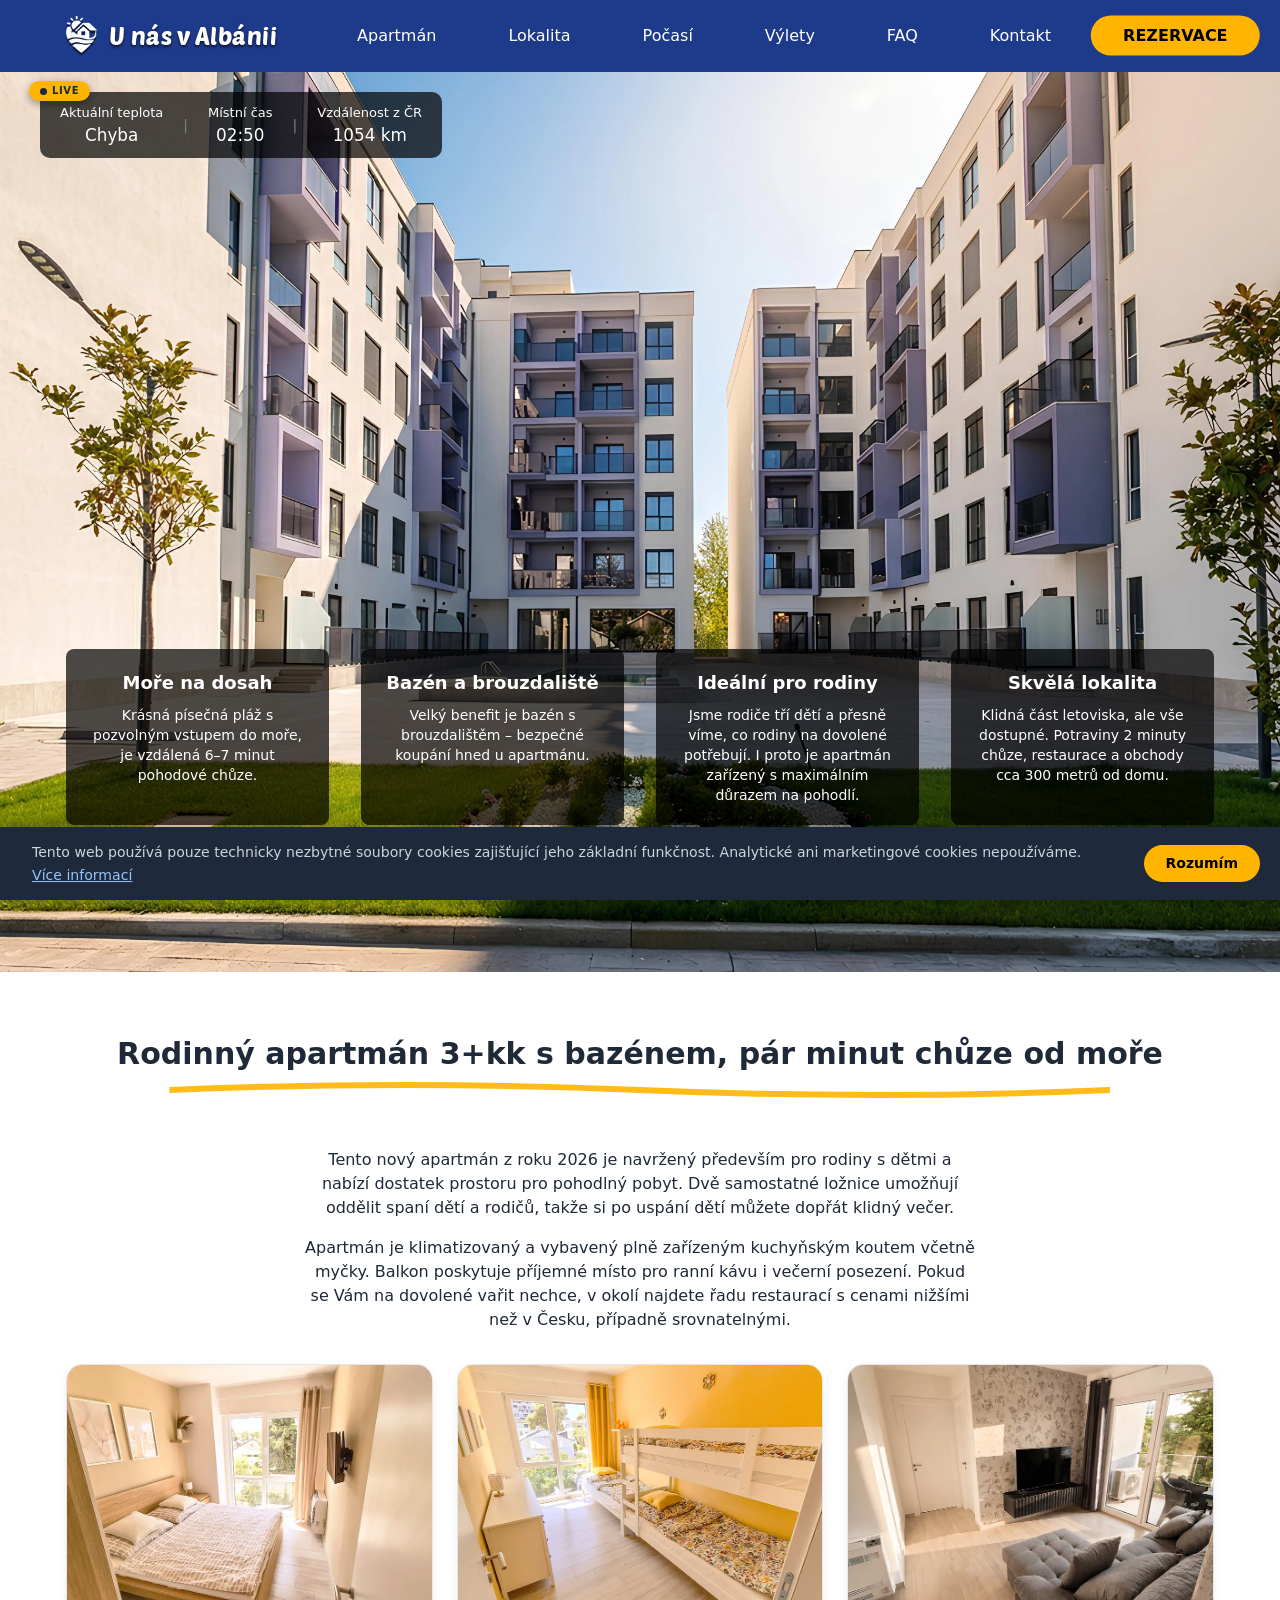
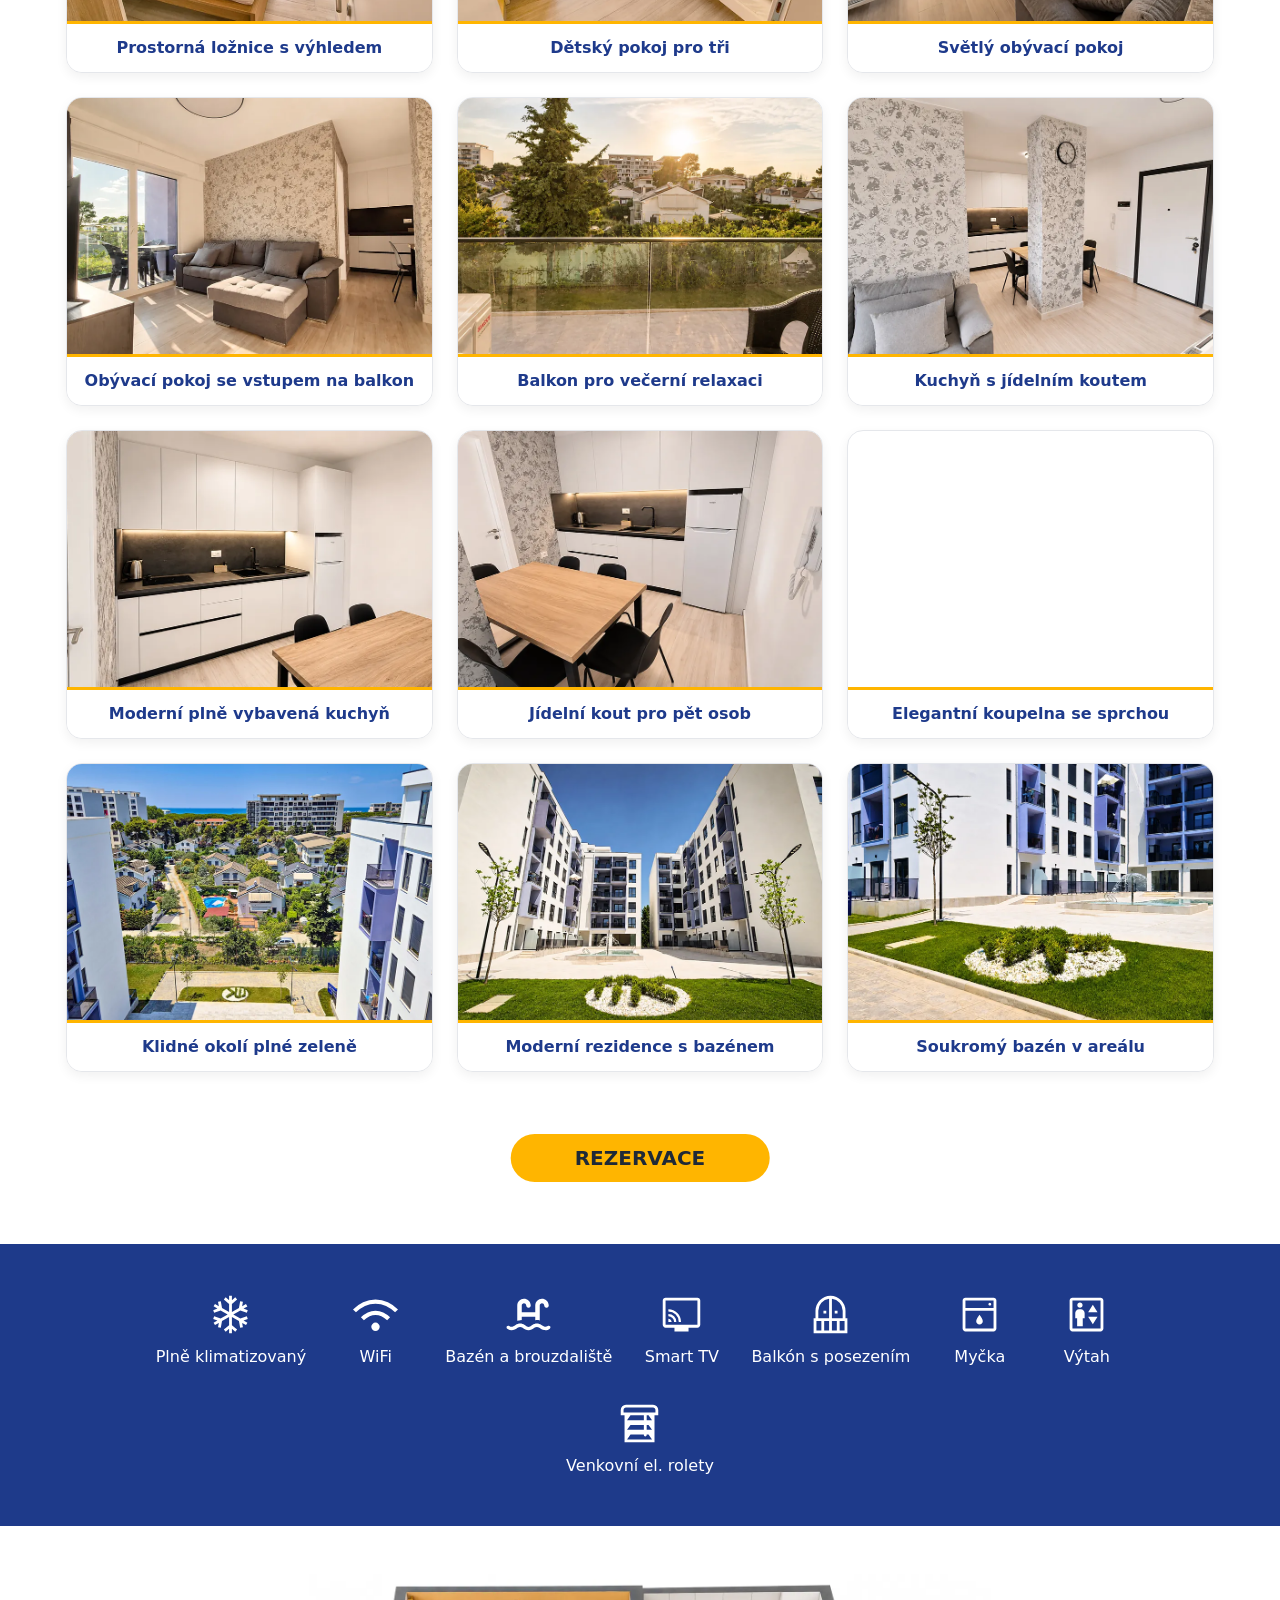
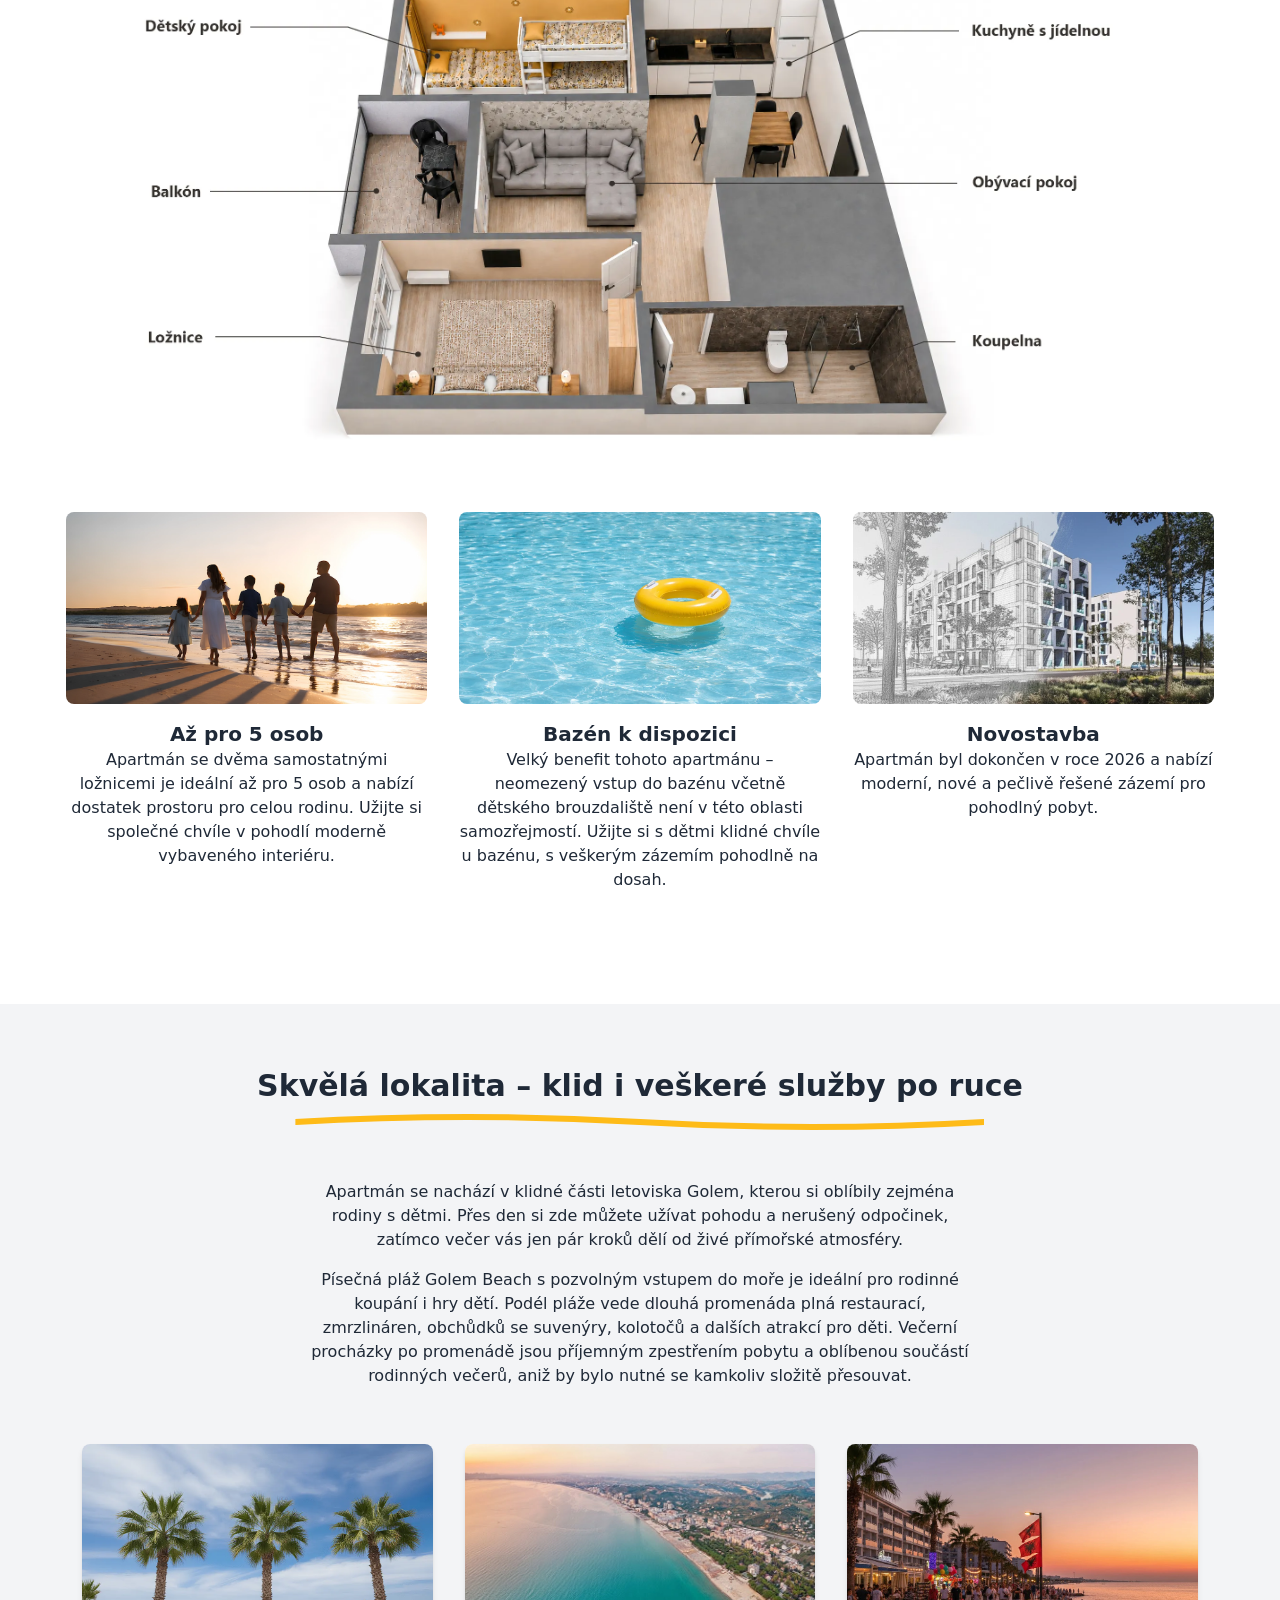
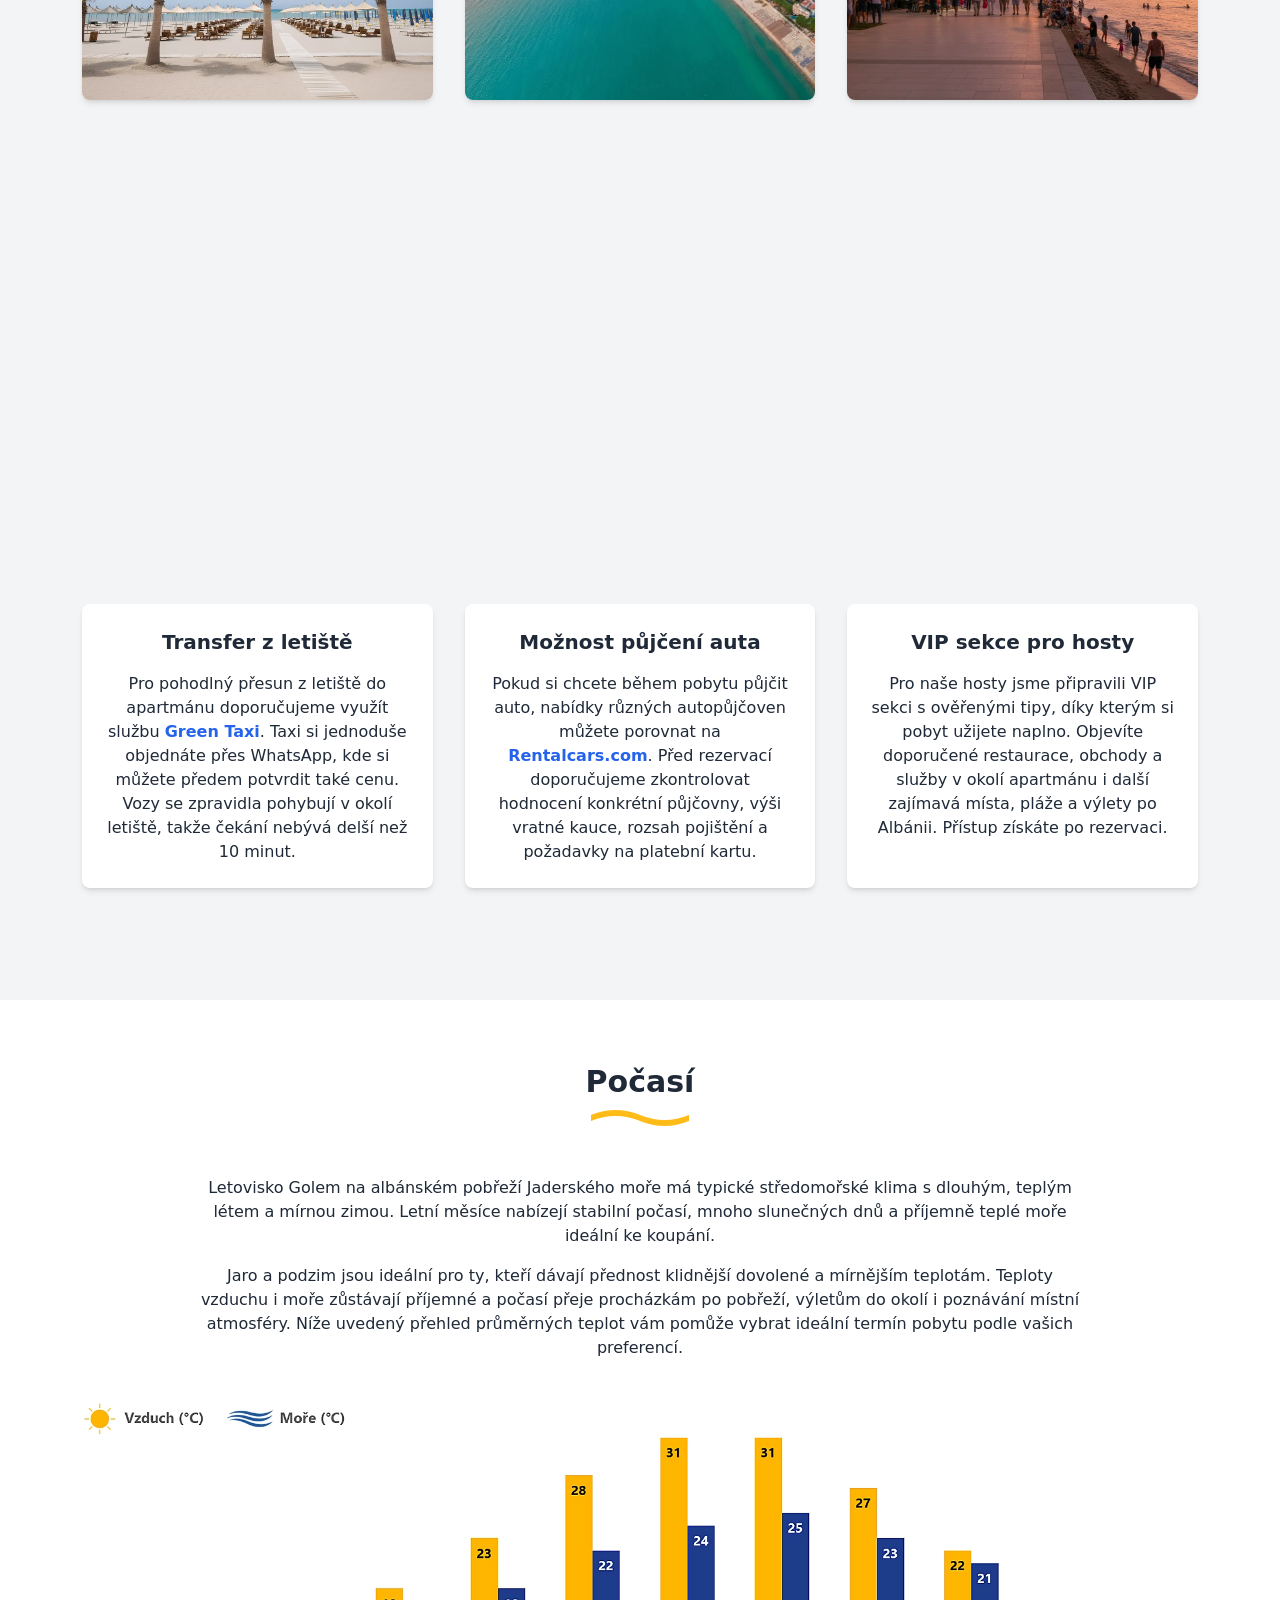
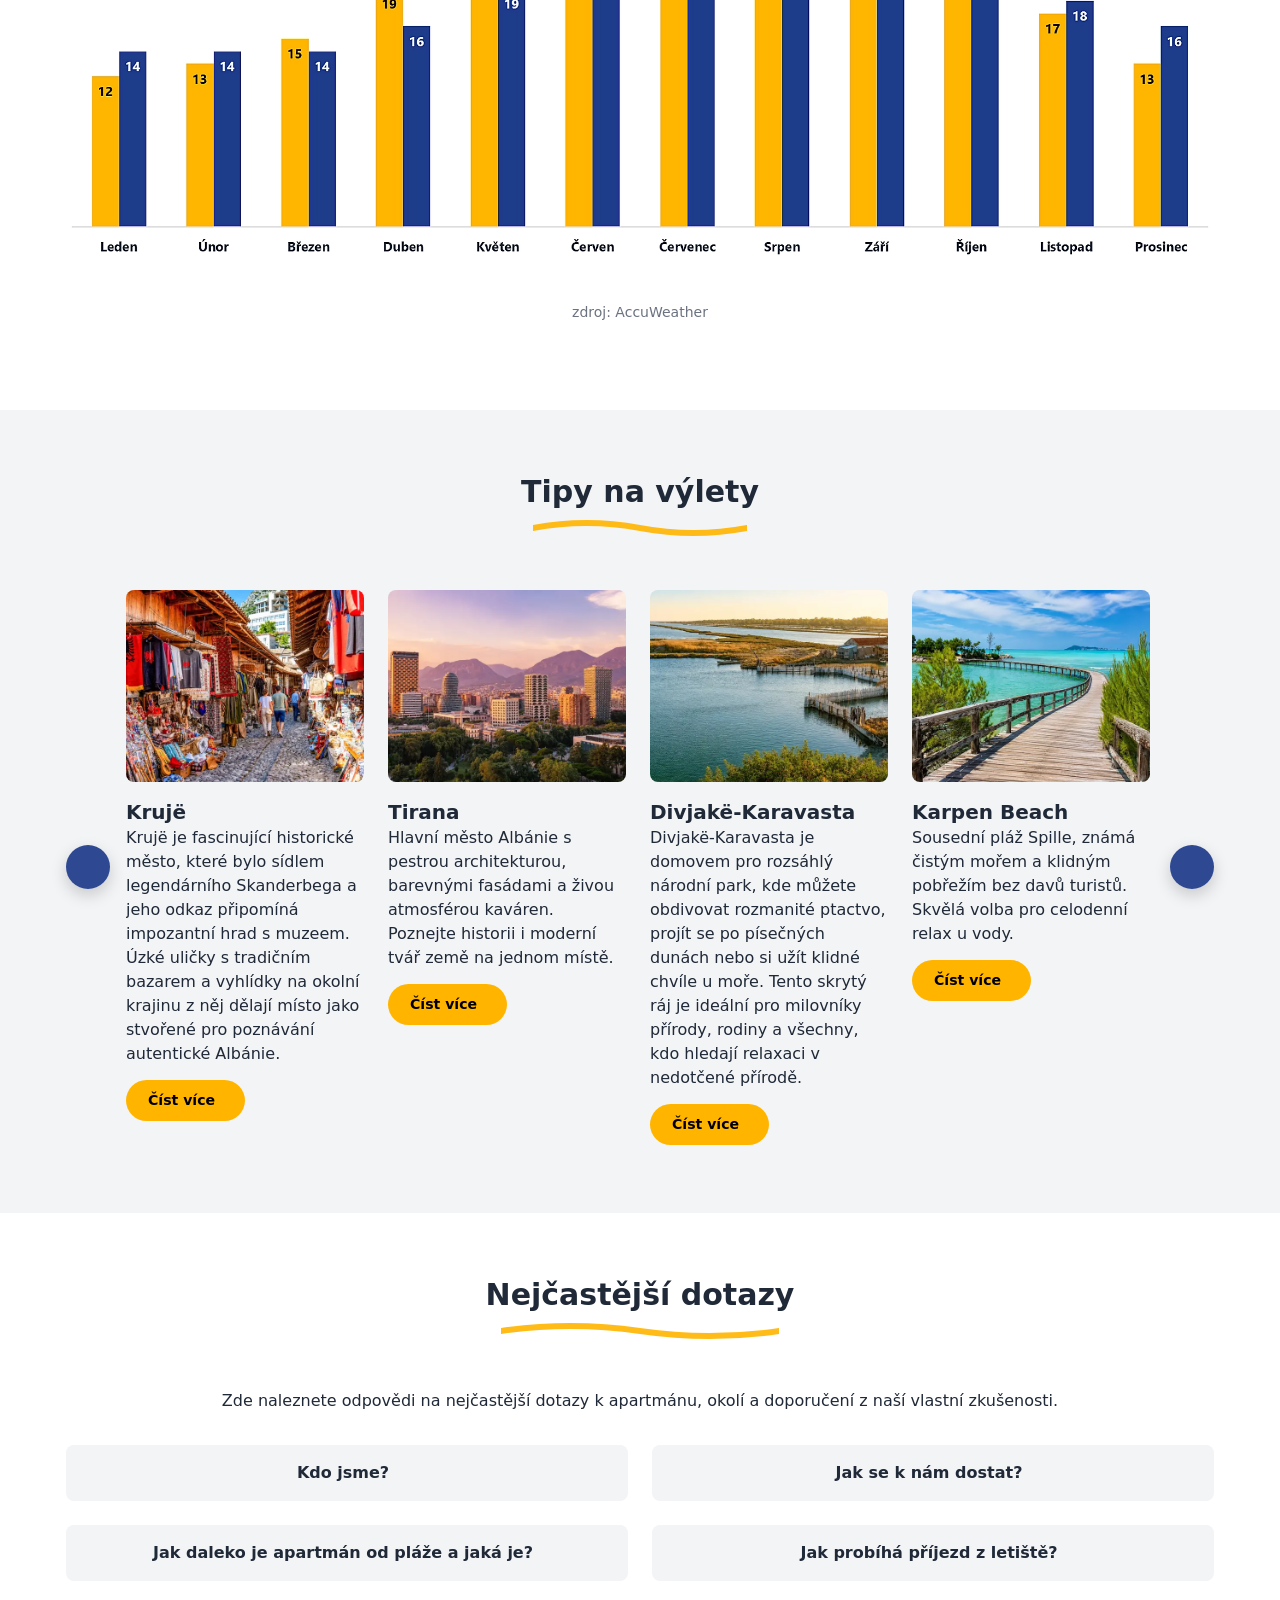
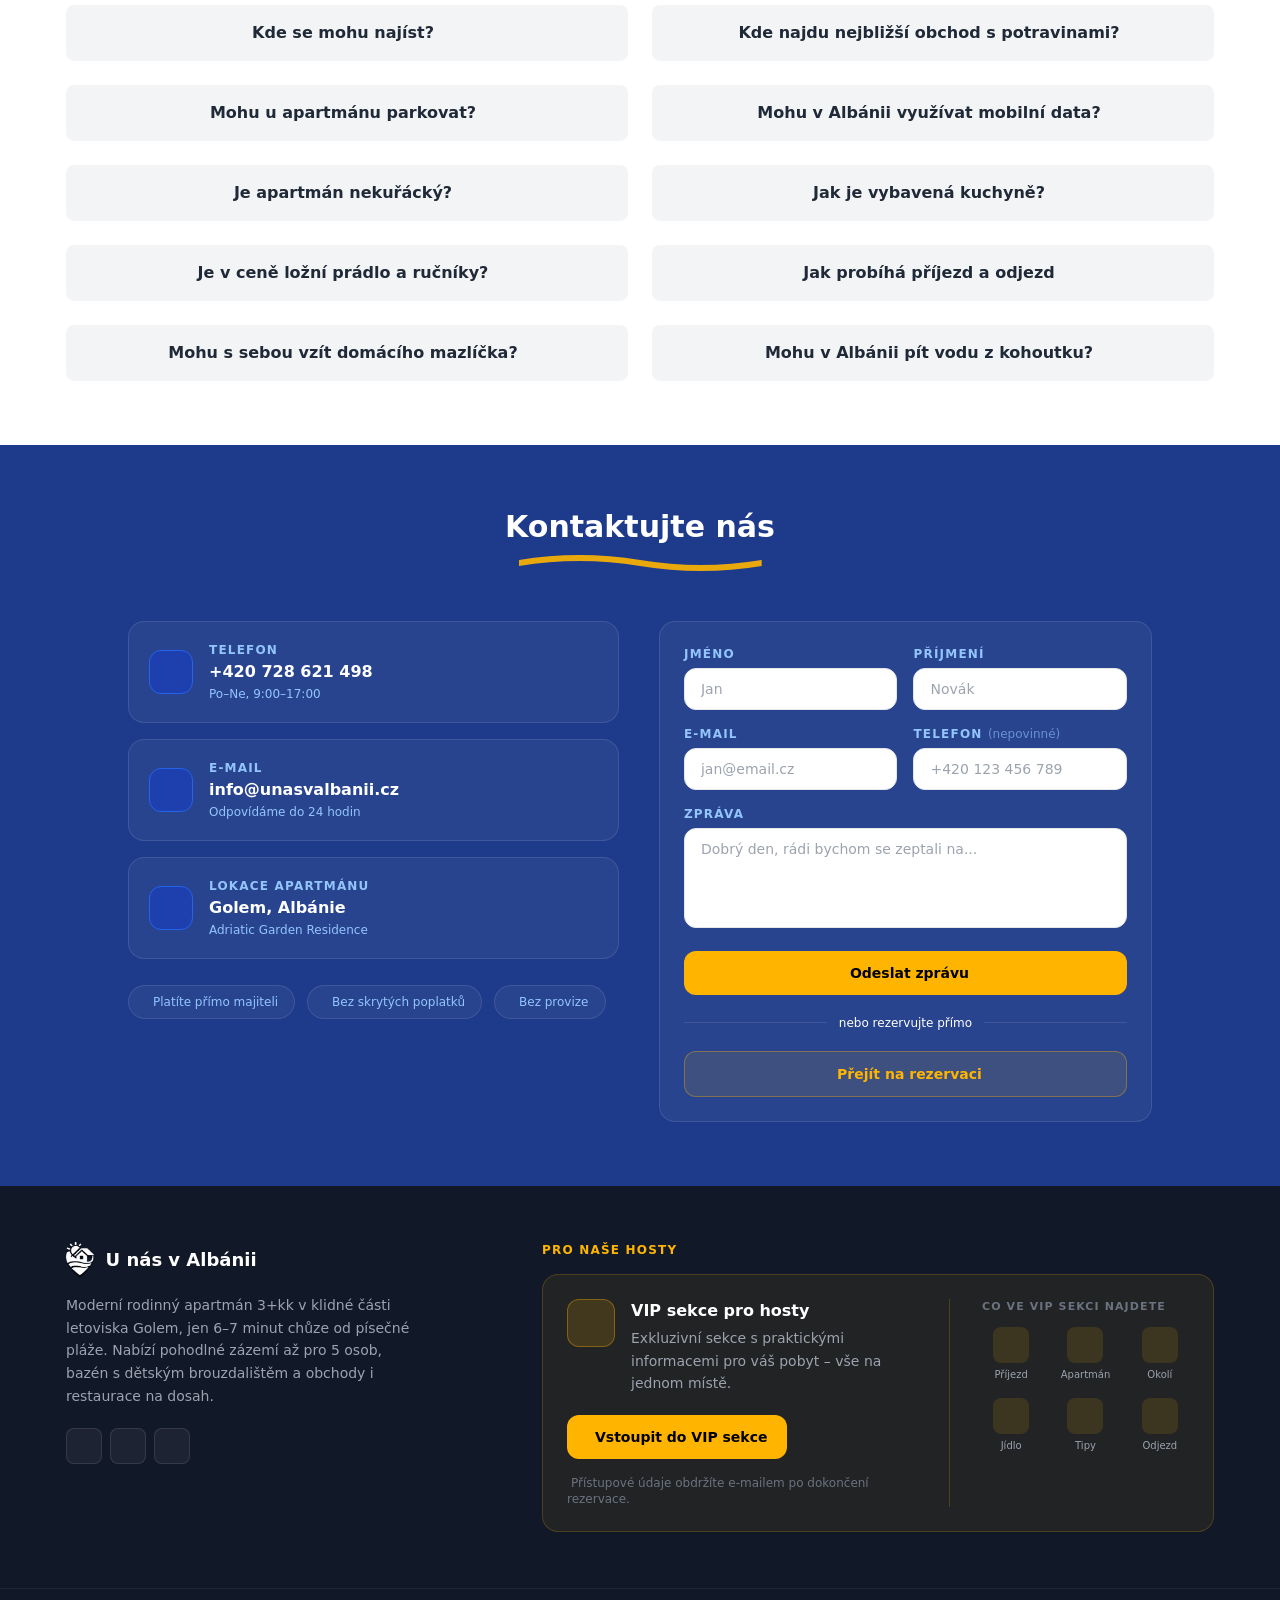
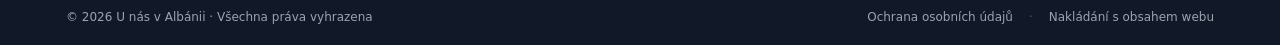
==== commit 29158389: "Update index.html" ====
--- a/index.html
+++ b/index.html
@@ -4313,10 +4313,10 @@
     <div class="faq-content mt-2">
       <div class="restaurant-tabs" role="tablist">
         <button type="button" class="restaurant-tab active" data-restaurant-tab="arjan">
-          <i class="fas fa-pizza-slice"></i> Arjan Restaurant <span class="restaurant-tab-sep">|</span> 5 min pěšky
+          <i class="fas fa-pizza-slice"></i> Arjan Restaurant <span class="restaurant-tab-sep">|</span> 2 min pěšky
         </button>
         <button type="button" class="restaurant-tab" data-restaurant-tab="fishandsea">
-          <i class="fas fa-shrimp"></i> Fish&Sea <span class="restaurant-tab-sep">|</span> 8 min pěšky
+          <i class="fas fa-shrimp"></i> Fish&Sea <span class="restaurant-tab-sep">|</span> 3 min pěšky
         </button>
       </div>
 
@@ -4535,10 +4535,10 @@
             <div class="faq-content mt-2">
       <div class="restaurant-tabs" role="tablist">
         <button type="button" class="restaurant-tab active" data-restaurant-tab="arjan">
-          <i class="fas fa-pizza-slice"></i> Arjan Restaurant <span class="restaurant-tab-sep">|</span> 5 min pěšky
+          <i class="fas fa-pizza-slice"></i> Arjan Restaurant <span class="restaurant-tab-sep">|</span> 2 min pěšky
         </button>
         <button type="button" class="restaurant-tab" data-restaurant-tab="fishandsea">
-          <i class="fas fa-shrimp"></i> Fish&Sea <span class="restaurant-tab-sep">|</span> 8 min pěšky
+          <i class="fas fa-shrimp"></i> Fish&Sea <span class="restaurant-tab-sep">|</span> 3 min pěšky
         </button>
       </div>
 
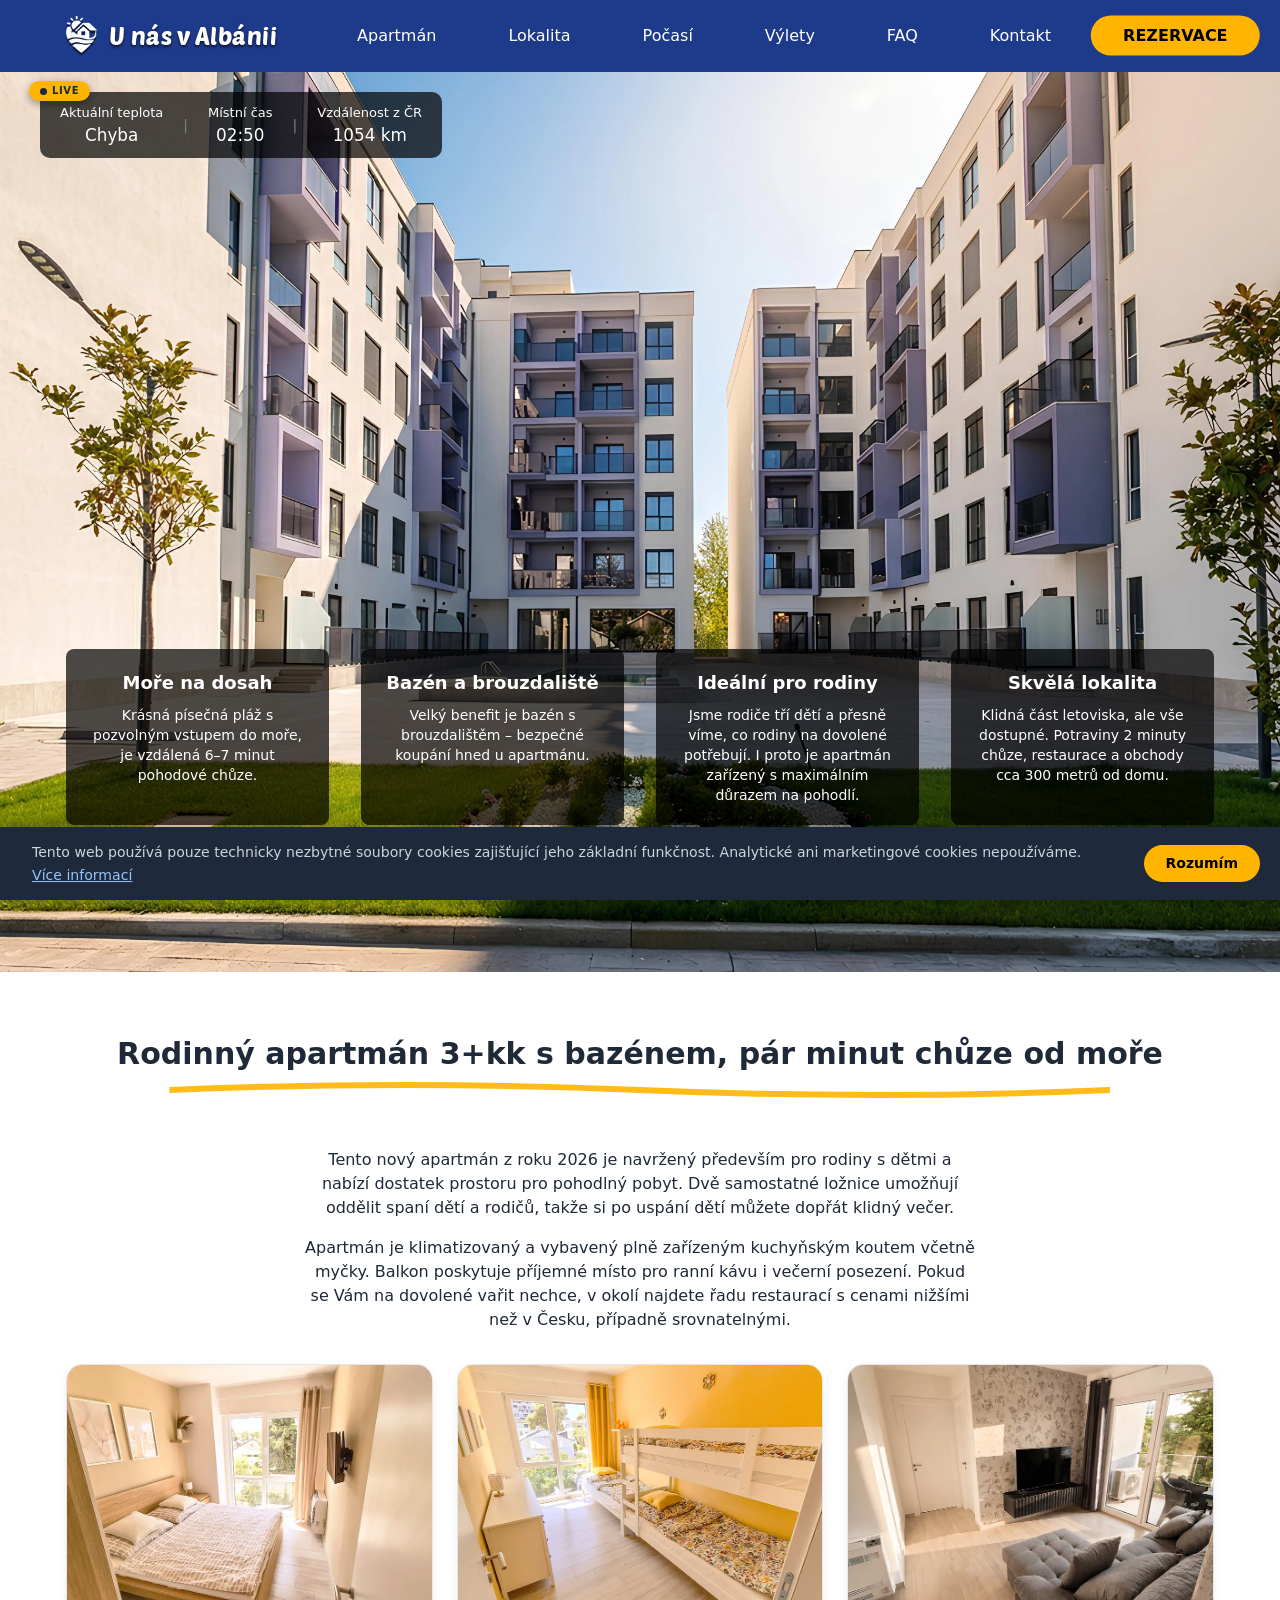
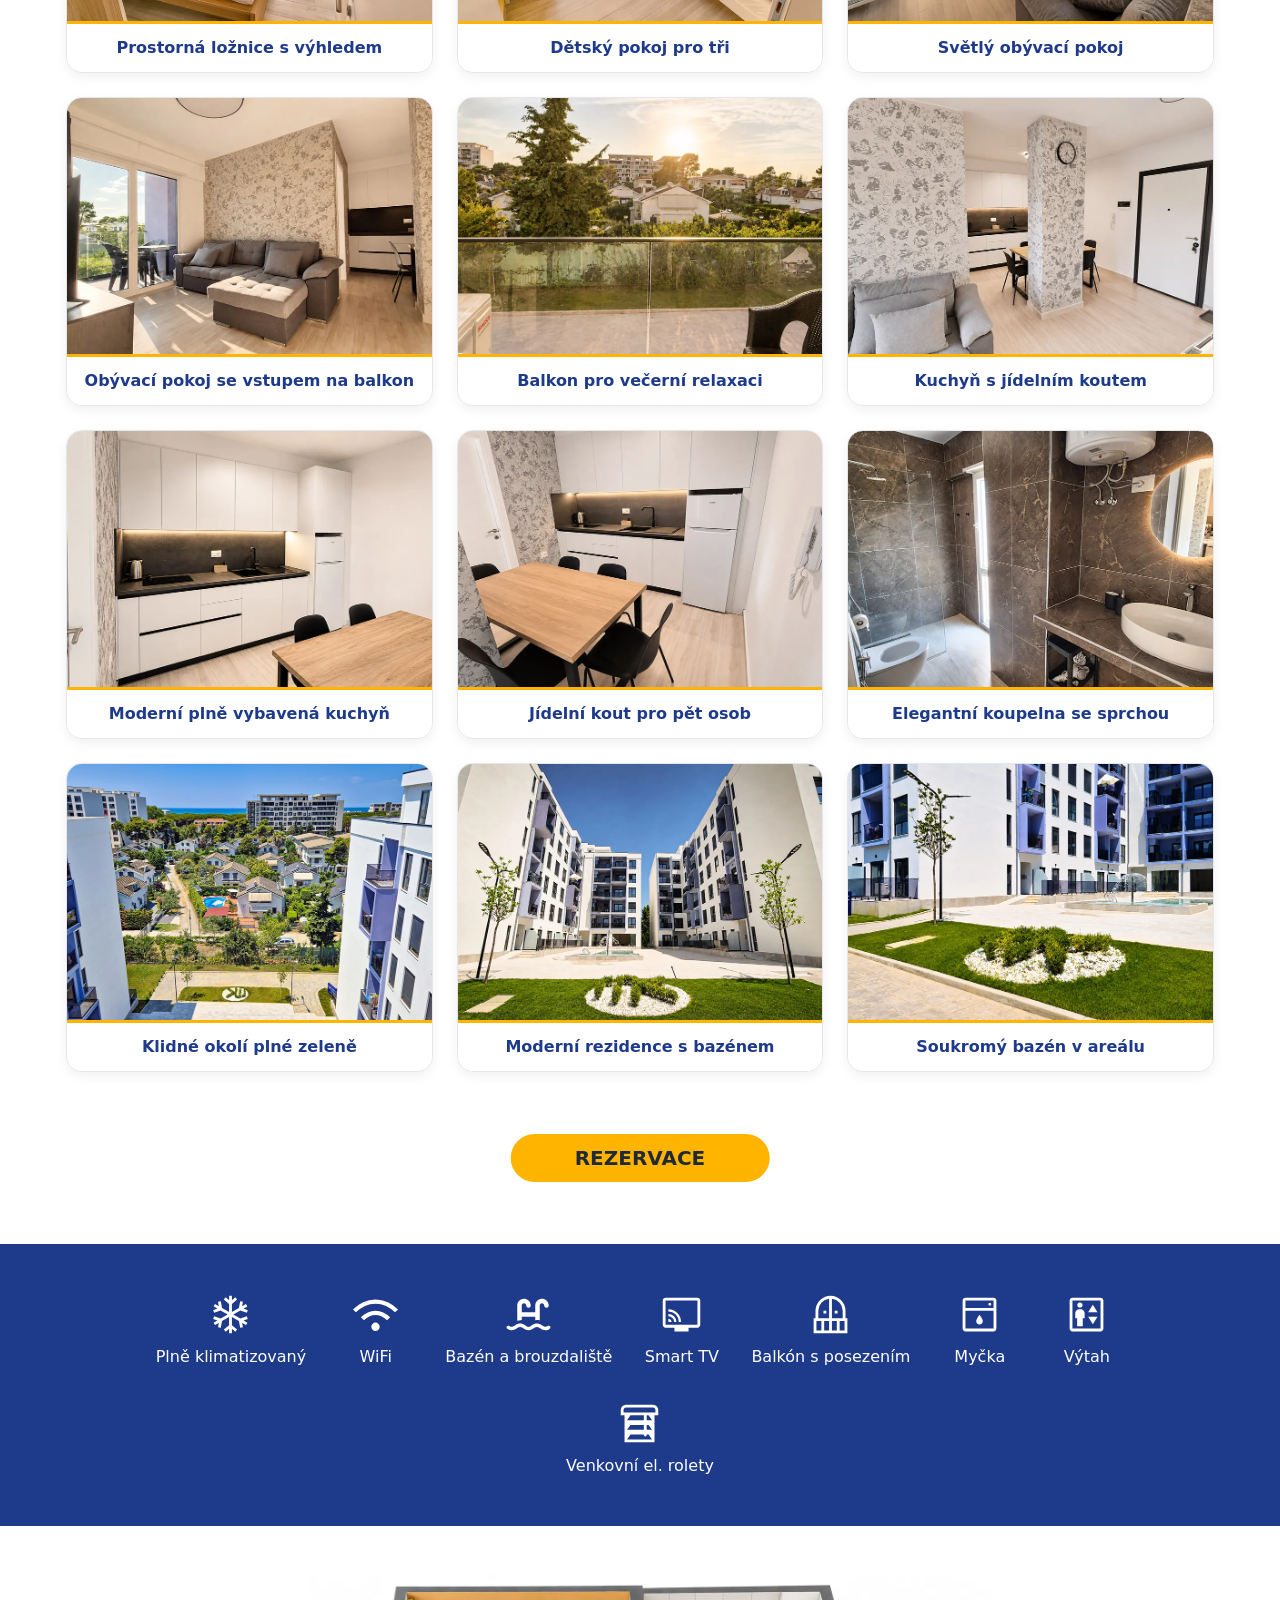
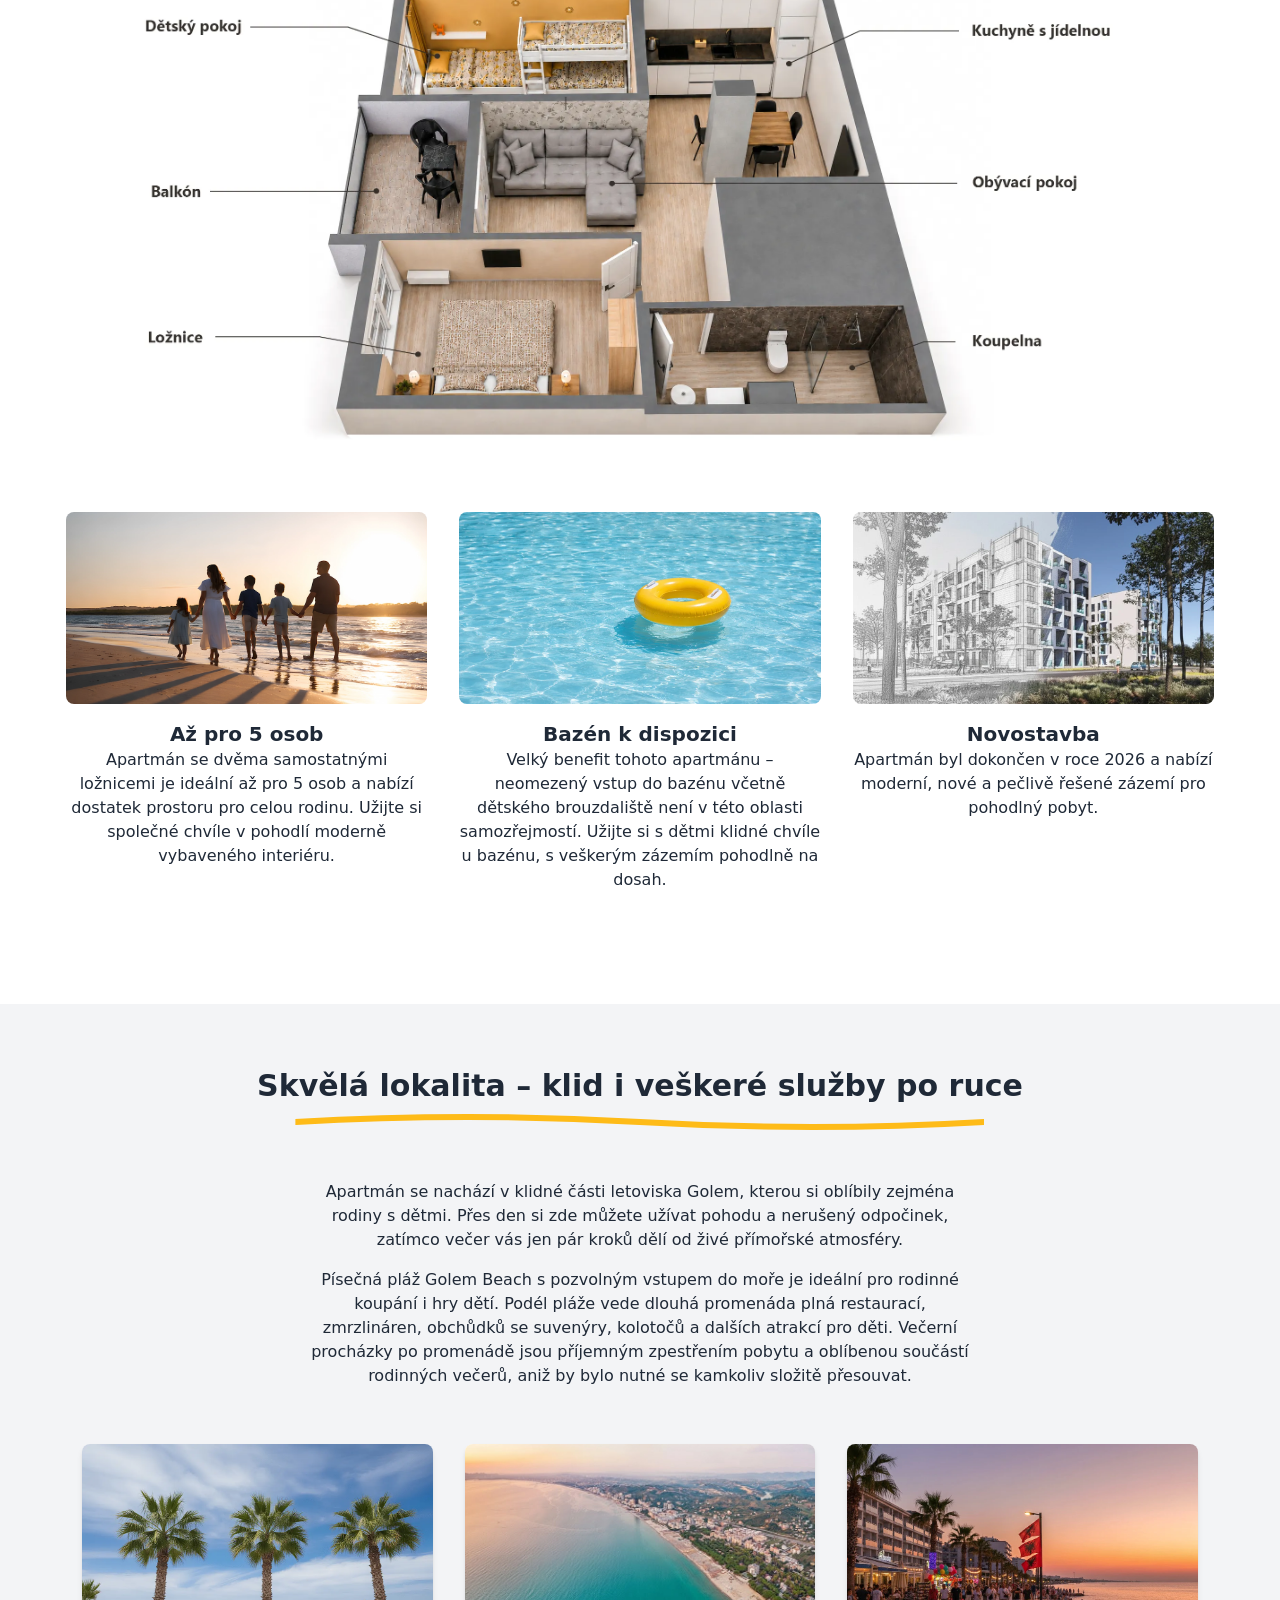
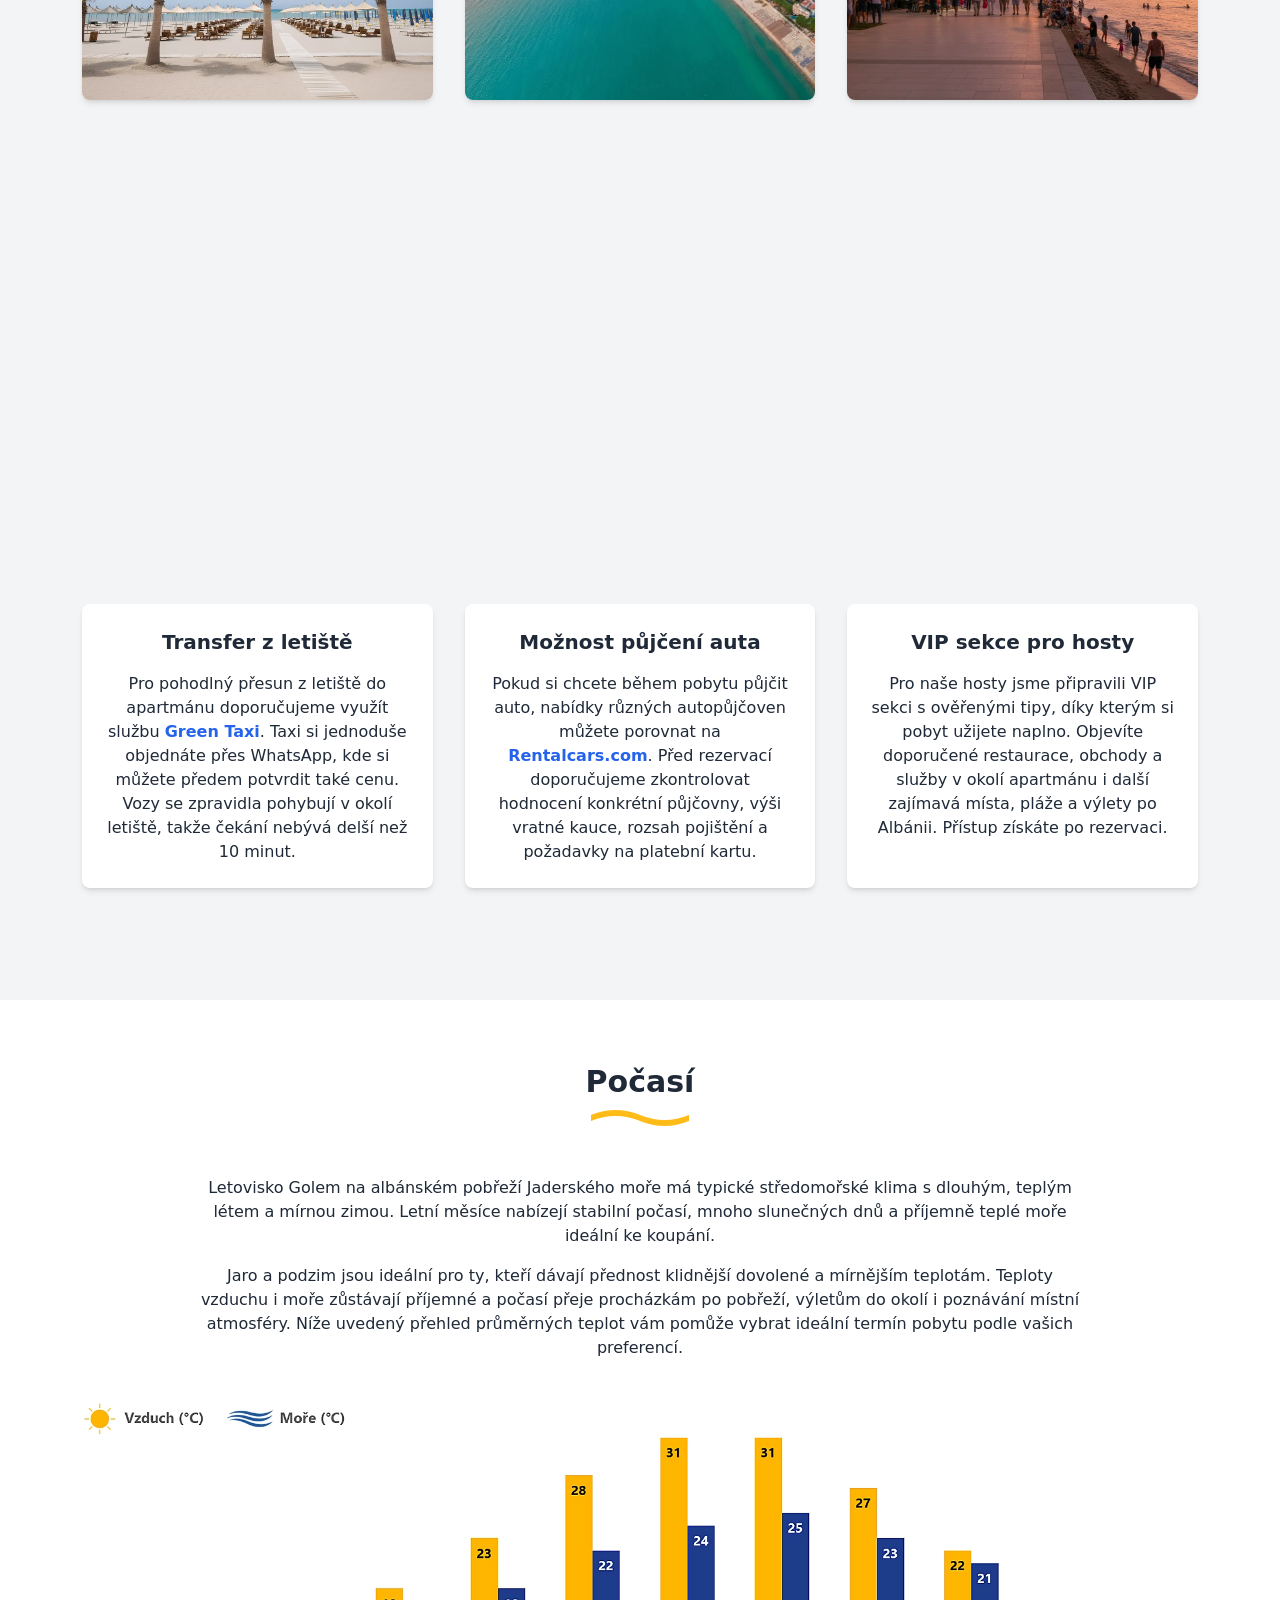
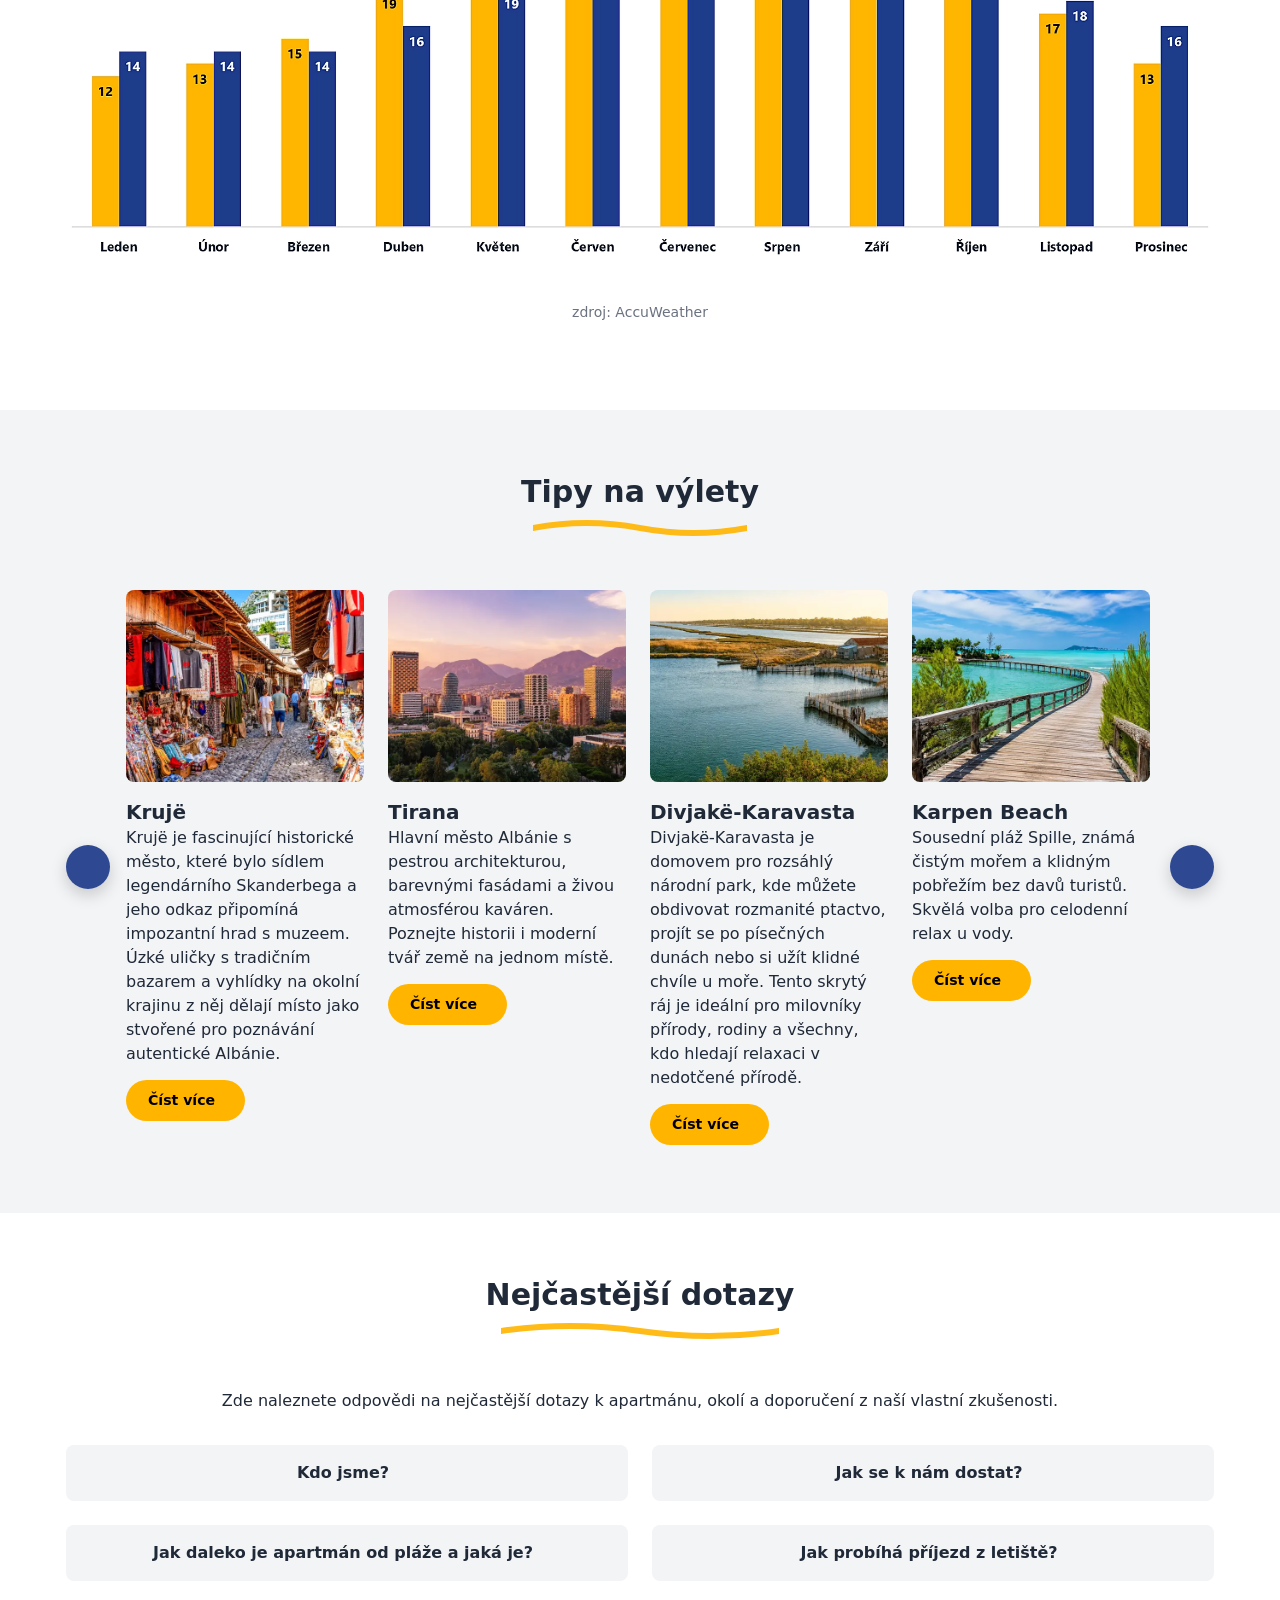
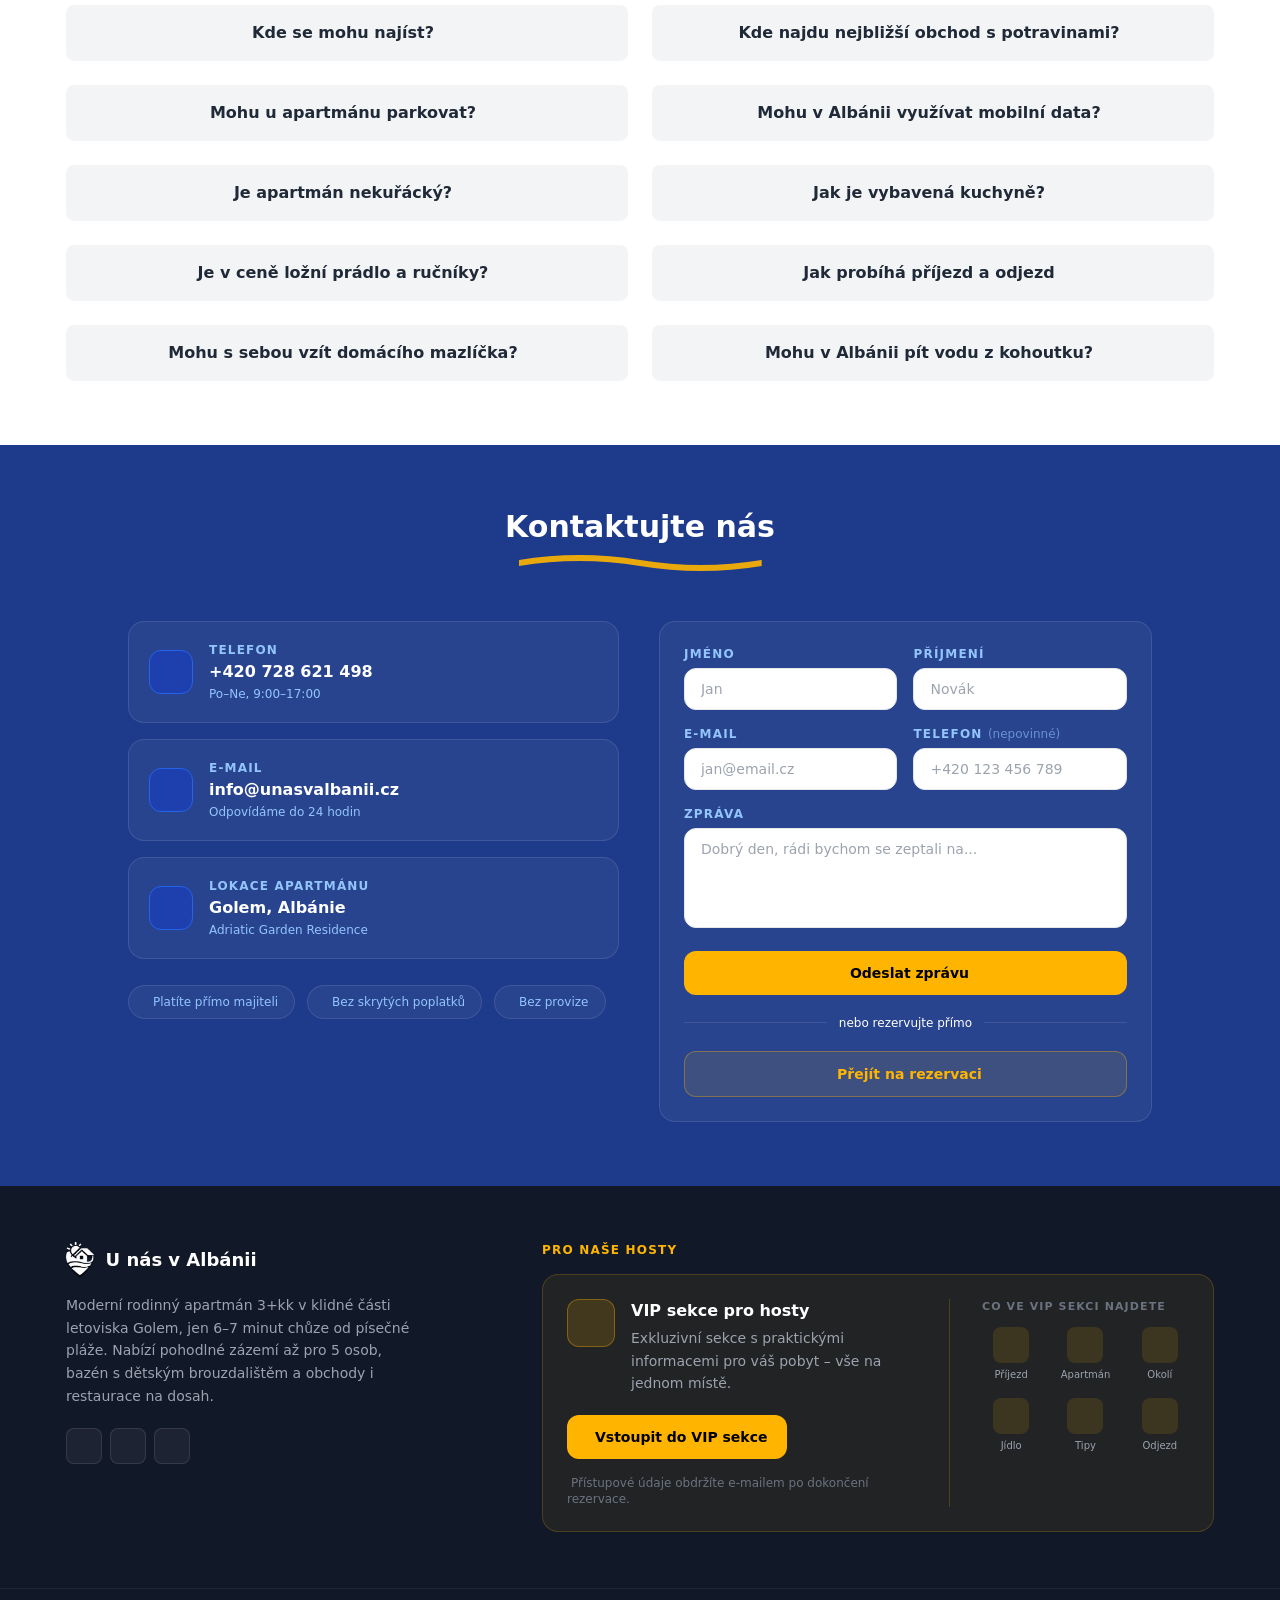
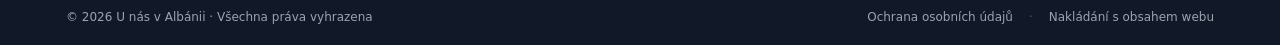
==== commit 3984fa4f: "Update index.html" ====
--- a/index.html
+++ b/index.html
@@ -4955,7 +4955,7 @@
           </div>
           <div class="price-box-row">
             <span>Závěrečný úklid</span>
-            <span id="drawer-price-cleaning">900 Kč</span>
+            <span id="drawer-price-cleaning">1 000 Kč</span>
           </div>
           <div class="price-box-row price-box-row-total">
             <span>Celková cena</span>
@@ -5502,7 +5502,7 @@
     const DISCOUNT_RATE = 0.25;
 
     // Jednorázový poplatek za závěrečný úklid (za celý pobyt)
-    const CLEANING_FEE = 900;
+    const CLEANING_FEE = 1000;
 
     function getBasePriceForDate(date) {
       const month = date.getMonth() + 1;
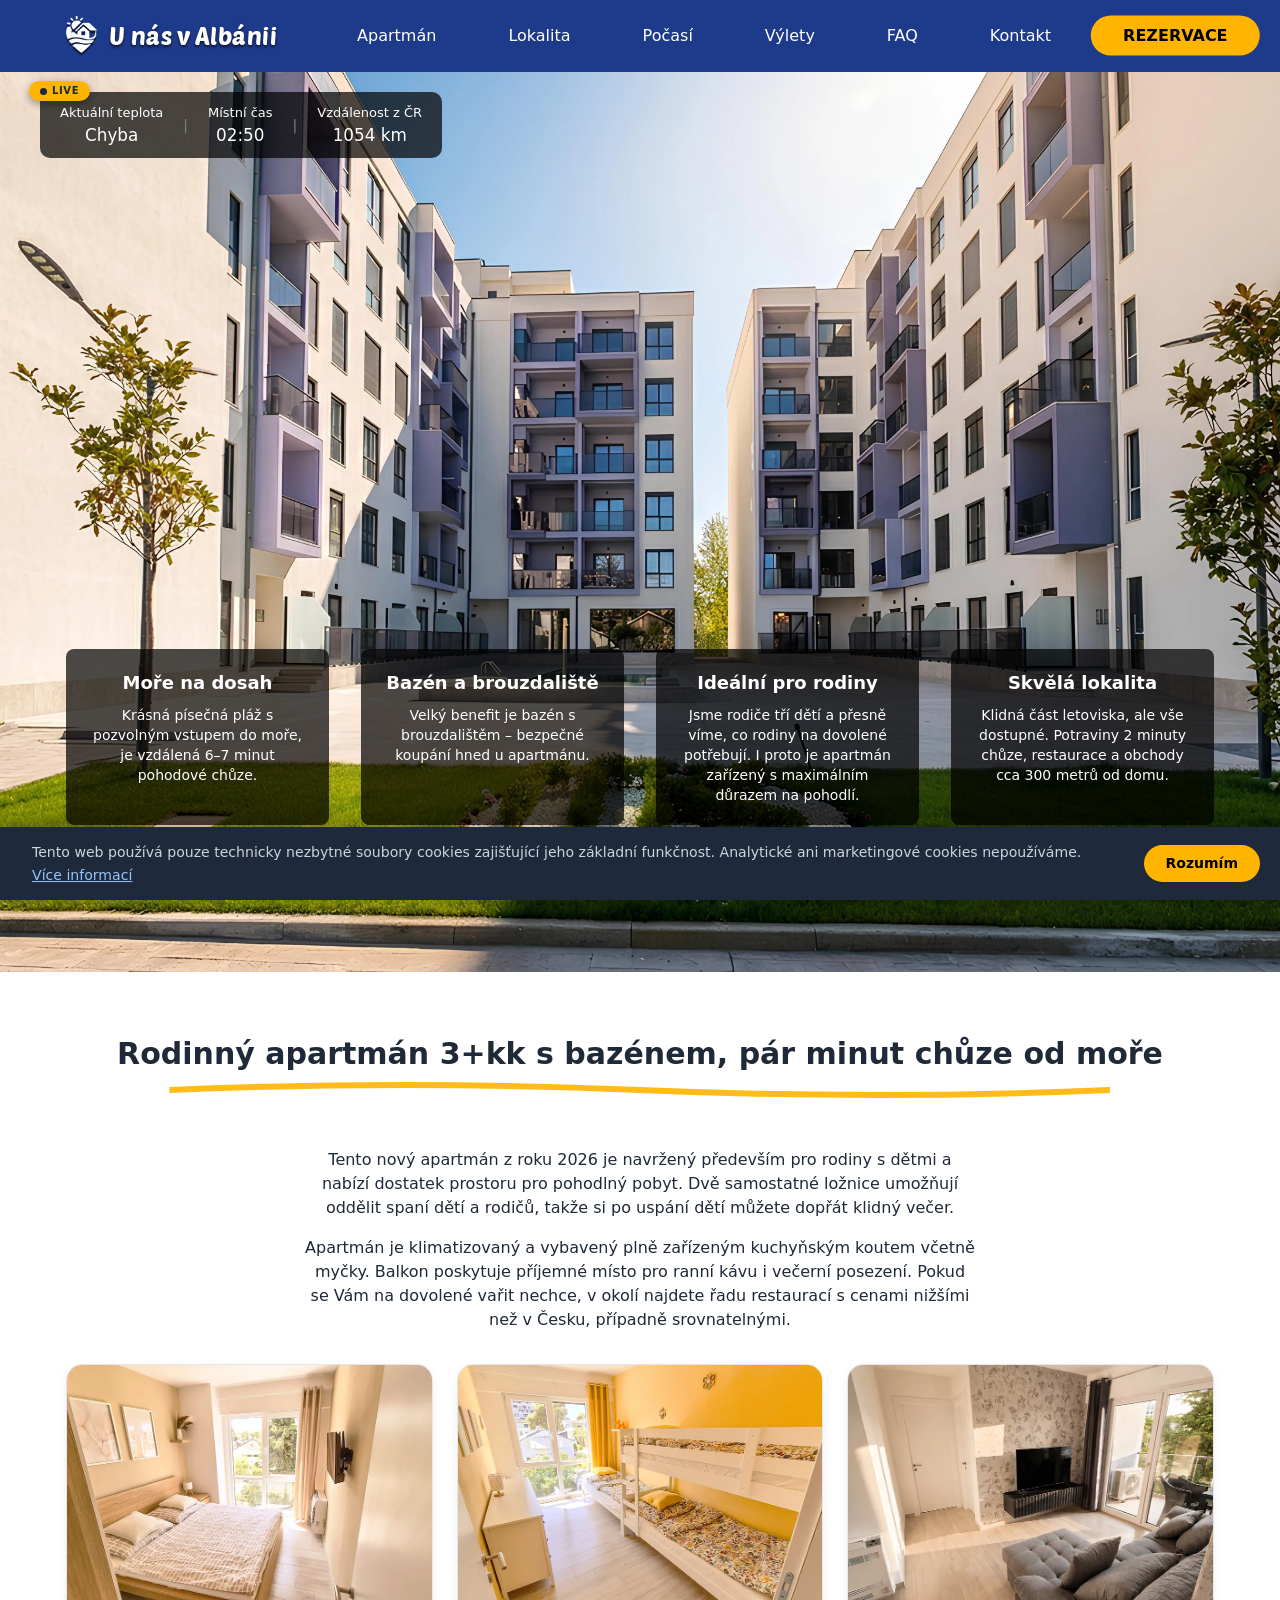
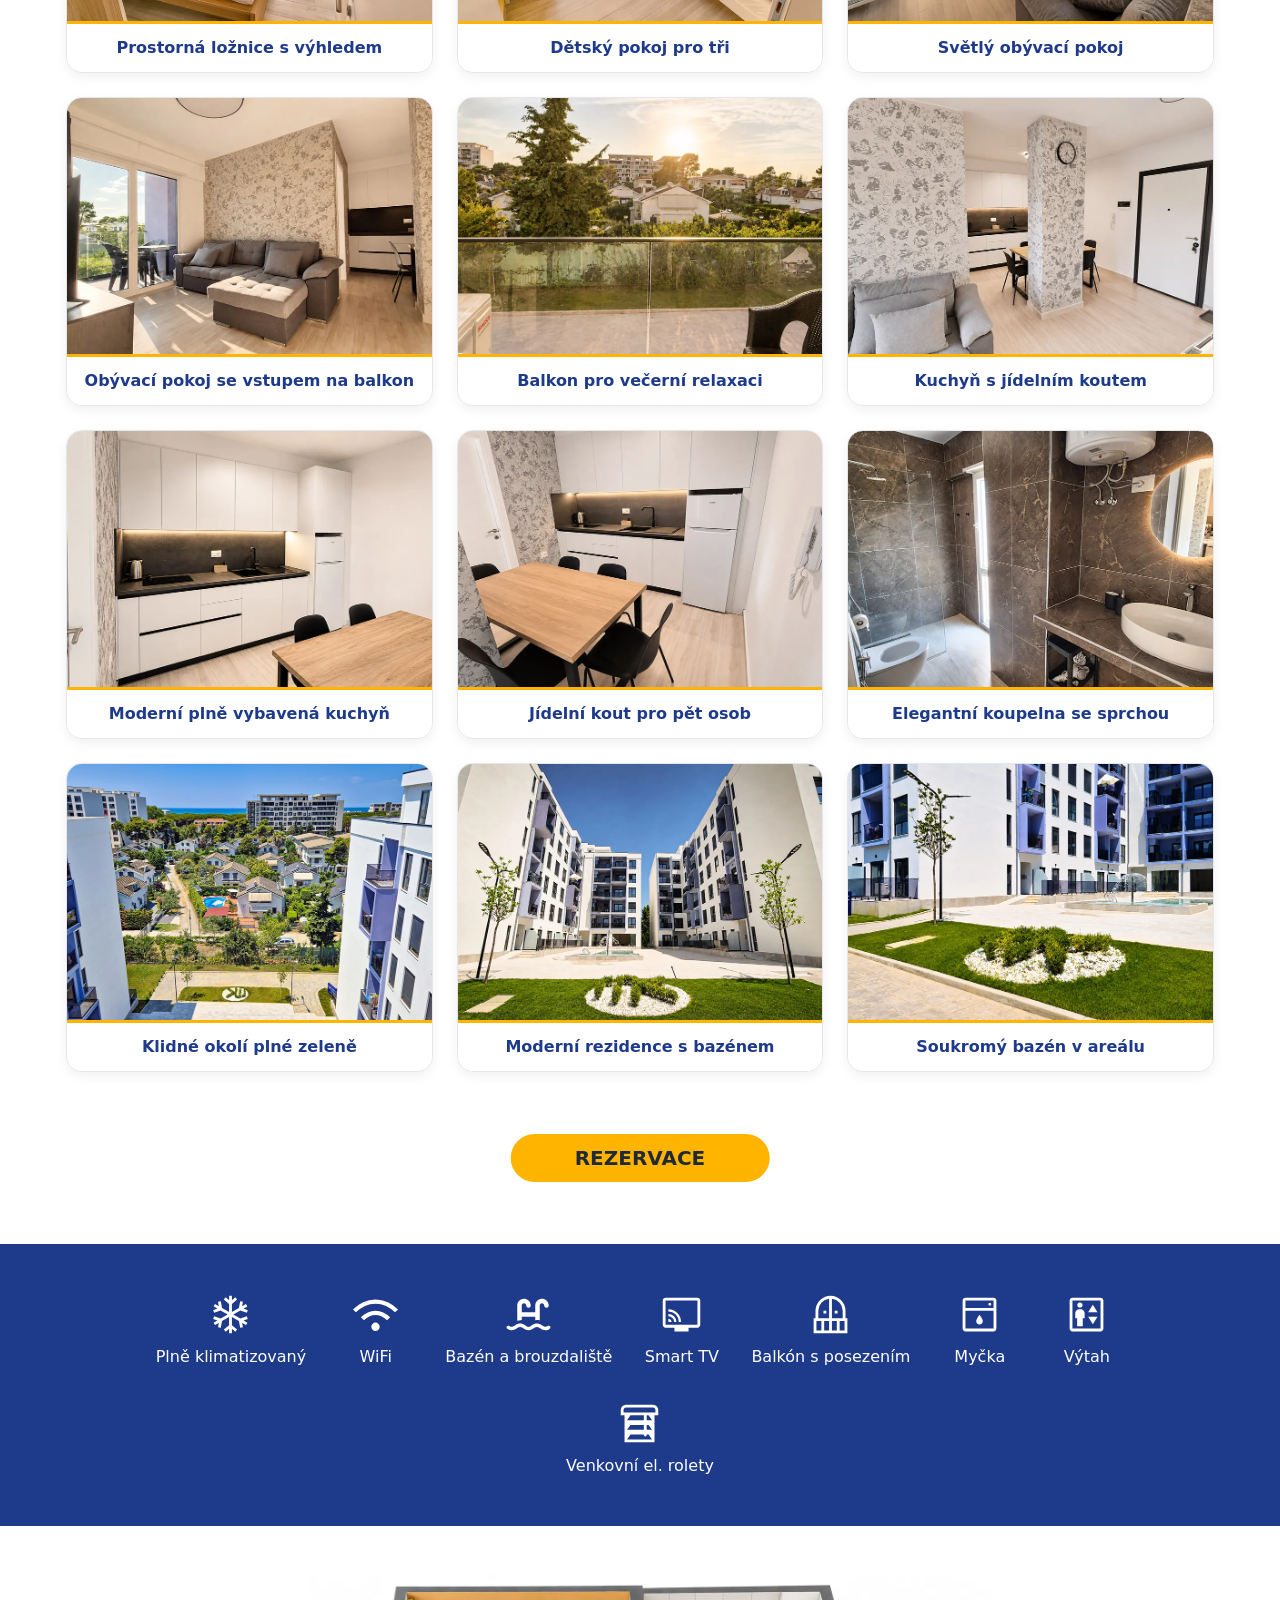
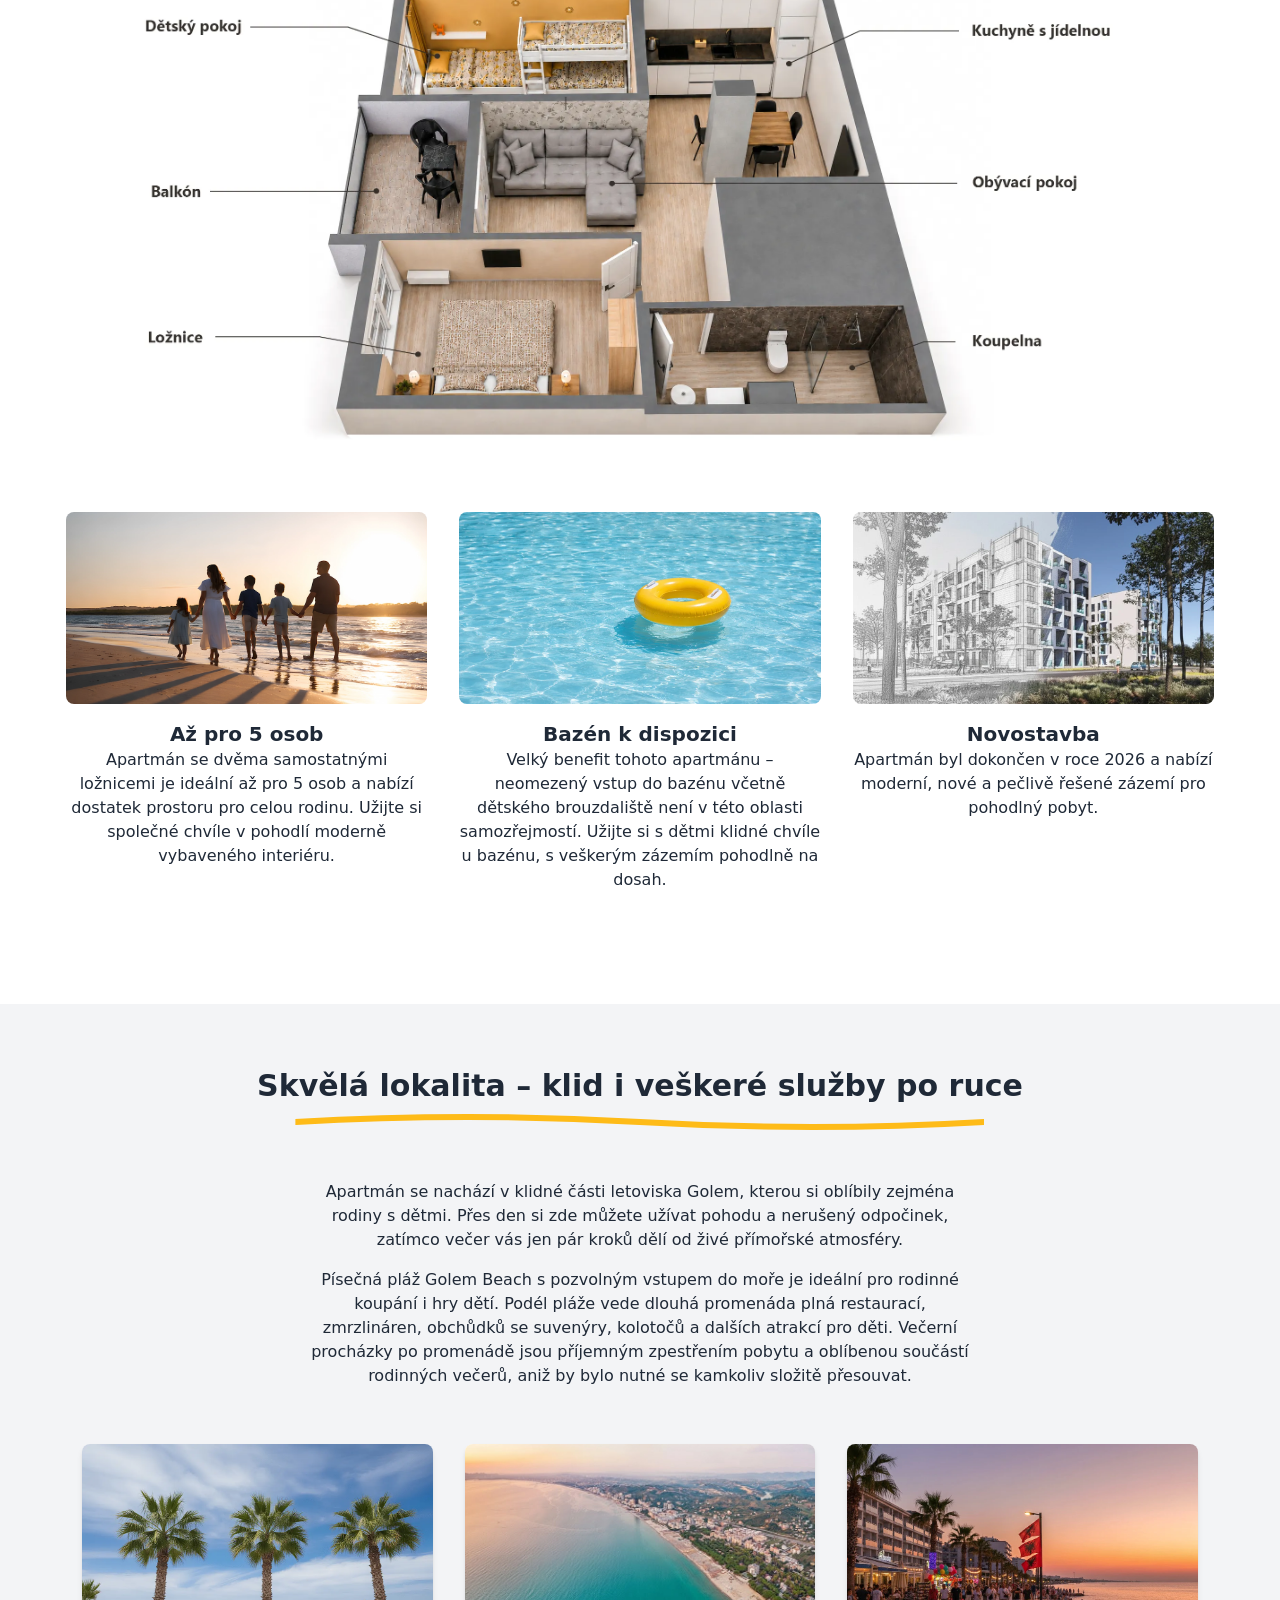
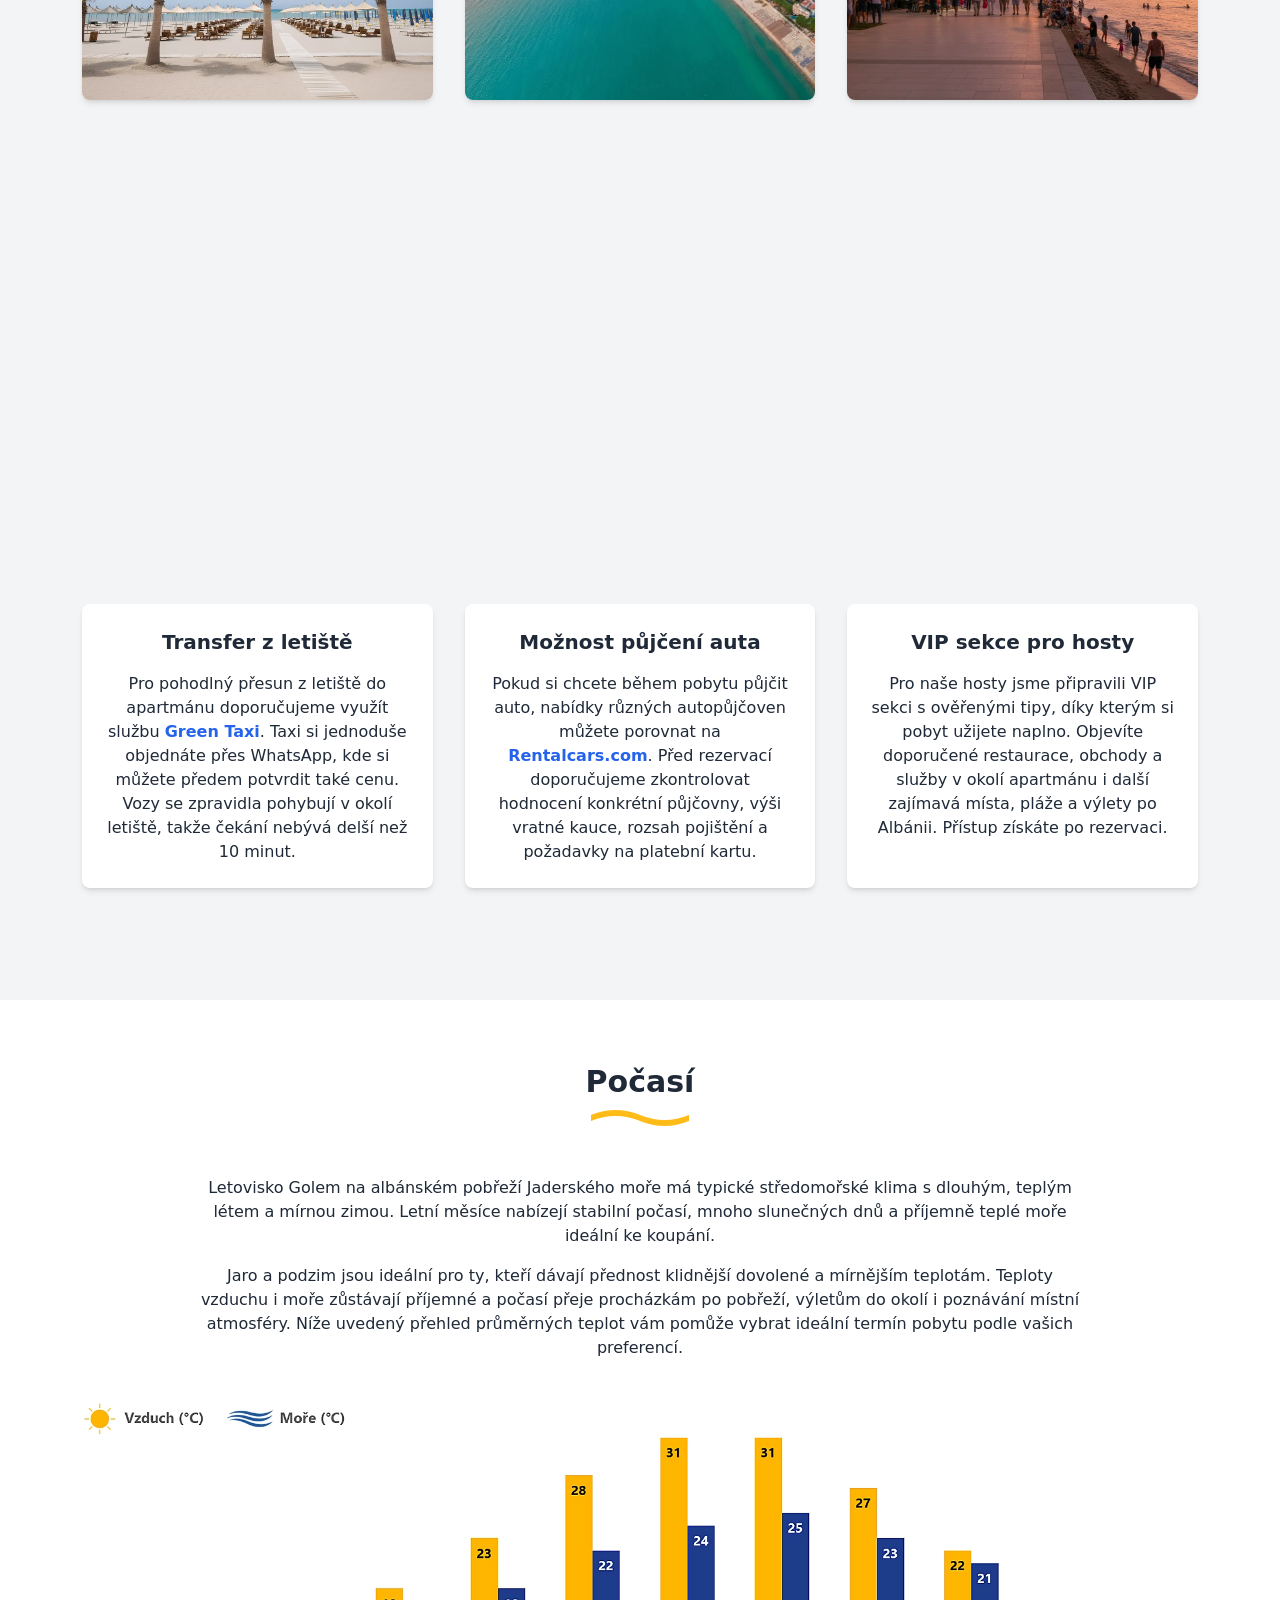
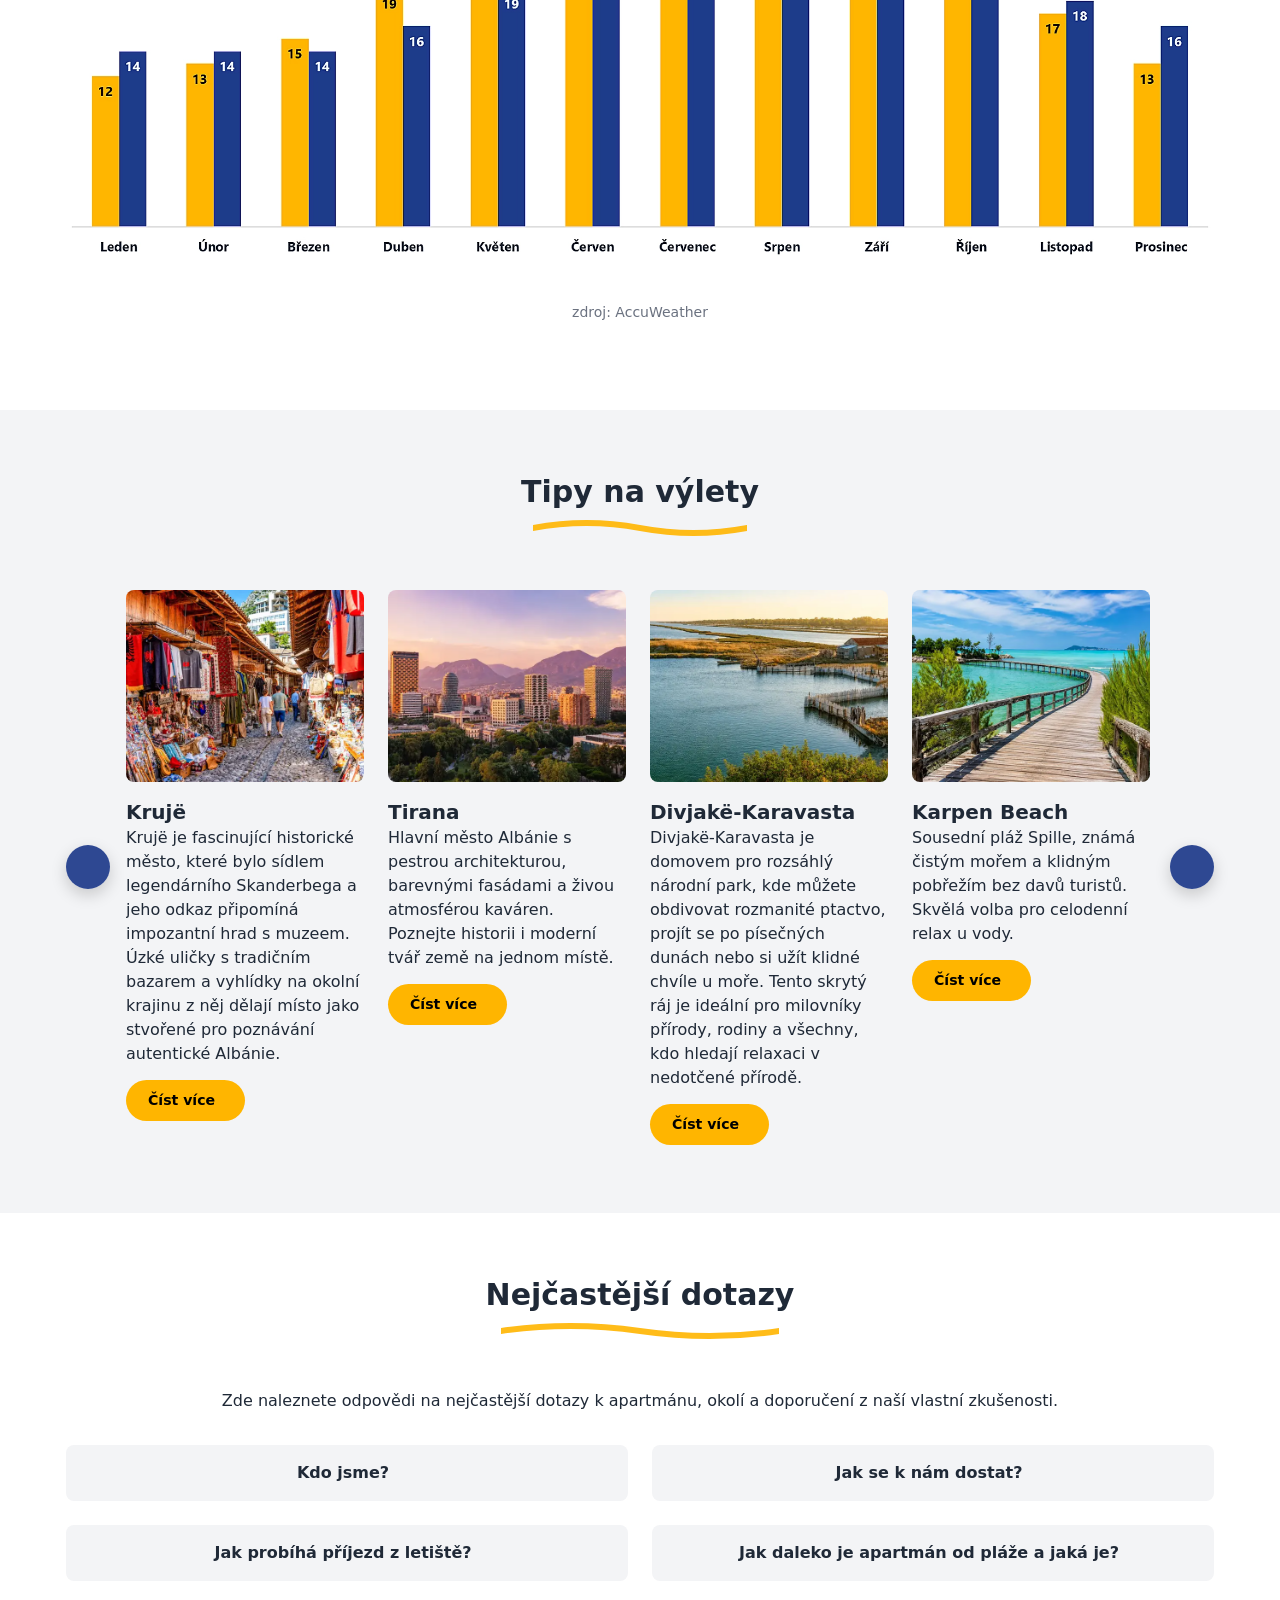
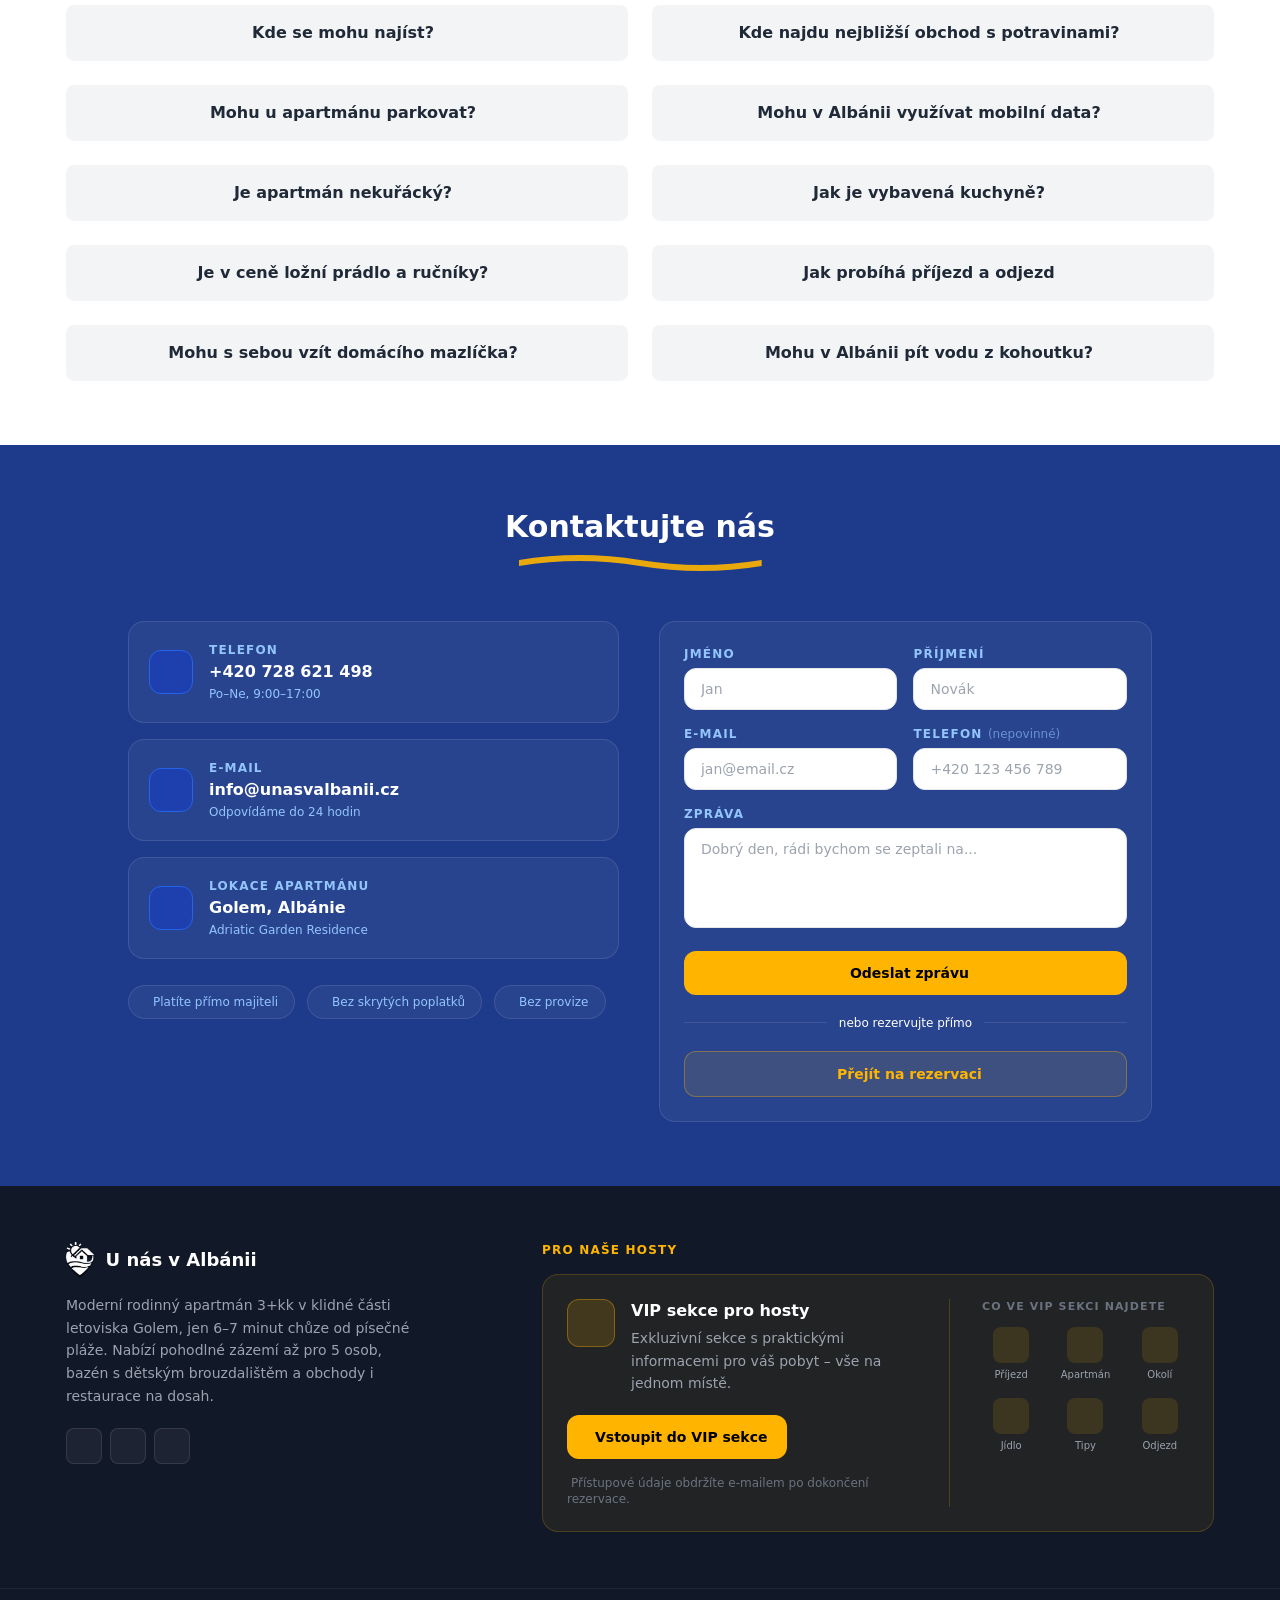
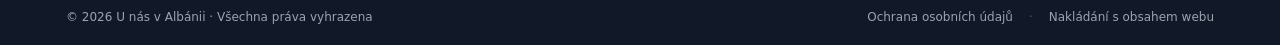
==== commit f2335e34: "Update index.html" ====
--- a/index.html
+++ b/index.html
@@ -4253,30 +4253,8 @@
     </div>
   </details>
 
+  
   <!-- 1 -->
-  <details class="bg-gray-100 p-4 rounded-lg">
-    <summary class="font-semibold flex justify-center items-center gap-2 text-center">
-      <i class="fas fa-umbrella-beach faq-icon"></i>
-      Jak daleko je apartmán od pláže a jaká je?
-      <i class="fas fa-chevron-down ml-2 transition-transform duration-300 faq-chevron"></i>
-    </summary>
-    <div class="faq-content mt-2">
-      <p class="text-center mb-4">Pláž je vzdálená přibližně 6–7 minut klidné chůze. Jedná se o písečnou pláž s pozvolným vstupem do moře, ideální pro rodiny s dětmi.</p>
-
-      <div class="swiper mySwiper">
-        <div class="swiper-wrapper">
-          <div class="swiper-slide"><img src="assets/images/faq/nahled/plaz-vzdalenost-1.webp" alt="Pláž vzdálenost" data-faq-group="plaz" data-faq-full="assets/images/faq/full/plaz-vzdalenost-1.webp"></div>
-          <div class="swiper-slide"><img src="assets/images/faq/nahled/plaz-vzdalenost-2.webp" alt="Pláž typ 1" data-faq-group="plaz" data-faq-full="assets/images/faq/full/plaz-vzdalenost-2.webp"></div>
-          <div class="swiper-slide"><img src="assets/images/faq/nahled/plaz-vzdalenost-3.webp" alt="Pláž typ 2" data-faq-group="plaz" data-faq-full="assets/images/faq/full/plaz-vzdalenost-3.webp"></div>
-        </div>
-        <div class="swiper-button-prev"></div>
-        <div class="swiper-button-next"></div>
-        <div class="swiper-pagination"></div>
-      </div>
-    </div>
-  </details>
-
-  <!-- 2 -->
   <details class="bg-gray-100 p-4 rounded-lg">
     <summary class="font-semibold flex justify-center items-center gap-2 text-center">
       <i class="fas fa-plane-arrival faq-icon"></i>
@@ -4299,6 +4277,29 @@
   data-faq-group="letiste-solo"
   data-faq-full="assets/images/faq/full/mapa-letiste-golem.webp"
 />
+    </div>
+  </details>
+
+  <!-- 2 -->
+  <details class="bg-gray-100 p-4 rounded-lg">
+    <summary class="font-semibold flex justify-center items-center gap-2 text-center">
+      <i class="fas fa-umbrella-beach faq-icon"></i>
+      Jak daleko je apartmán od pláže a jaká je?
+      <i class="fas fa-chevron-down ml-2 transition-transform duration-300 faq-chevron"></i>
+    </summary>
+    <div class="faq-content mt-2">
+      <p class="text-center mb-4">Pláž je vzdálená přibližně 6–7 minut klidné chůze. Jedná se o písečnou pláž s pozvolným vstupem do moře, ideální pro rodiny s dětmi.</p>
+
+      <div class="swiper mySwiper">
+        <div class="swiper-wrapper">
+          <div class="swiper-slide"><img src="assets/images/faq/nahled/plaz-vzdalenost-1.webp" alt="Pláž vzdálenost" data-faq-group="plaz" data-faq-full="assets/images/faq/full/plaz-vzdalenost-1.webp"></div>
+          <div class="swiper-slide"><img src="assets/images/faq/nahled/plaz-vzdalenost-2.webp" alt="Pláž typ 1" data-faq-group="plaz" data-faq-full="assets/images/faq/full/plaz-vzdalenost-2.webp"></div>
+          <div class="swiper-slide"><img src="assets/images/faq/nahled/plaz-vzdalenost-3.webp" alt="Pláž typ 2" data-faq-group="plaz" data-faq-full="assets/images/faq/full/plaz-vzdalenost-3.webp"></div>
+        </div>
+        <div class="swiper-button-prev"></div>
+        <div class="swiper-button-next"></div>
+        <div class="swiper-pagination"></div>
+      </div>
     </div>
   </details>
 
@@ -4505,24 +4506,27 @@
 
           <details class="bg-gray-100 p-4 rounded-lg">
             <summary class="font-semibold flex justify-center items-center gap-2 text-center">
-              <i class="fas fa-umbrella-beach faq-icon"></i>
-              Jak daleko je apartmán od pláže a jaká je?
+              <i class="fas fa-plane-arrival faq-icon"></i>
+              Jak probíhá příjezd z letiště?
               <i class="fas fa-chevron-down ml-2 transition-transform duration-300 faq-chevron"></i>
             </summary>
             <div class="faq-content mt-2">
-              <p class="text-center mb-4">Pláž je vzdálená přibližně 6–7 minut klidné chůze. Jedná se o písečnou pláž s pozvolným vstupem do moře, ideální pro rodiny s dětmi.</p>
-
-              <div class="swiper mySwiper">
-                <div class="swiper-wrapper">
-                  <div class="swiper-slide"><img src="assets/images/faq/nahled/plaz-vzdalenost-1.webp" alt="Pláž vzdálenost" data-faq-group="plaz" data-faq-full="assets/images/faq/full/plaz-vzdalenost-1.webp"></div>
-                  <div class="swiper-slide"><img src="assets/images/faq/nahled/plaz-vzdalenost-2.webp" alt="Pláž typ 1" data-faq-group="plaz" data-faq-full="assets/images/faq/full/plaz-vzdalenost-2.webp"></div>
-                  <div class="swiper-slide"><img src="assets/images/faq/nahled/plaz-vzdalenost-3.webp" alt="Pláž typ 2" data-faq-group="plaz" data-faq-full="assets/images/faq/full/plaz-vzdalenost-3.webp"></div>
-                </div>
-                <div class="swiper-button-prev"></div>
-                <div class="swiper-button-next"></div>
-                <div class="swiper-pagination"></div>
+              <p class="text-center mb-4">Nejpohodlnější je transfer taxíkem přímo z letiště Tirana (TIA):</p>
+              <div class="airport-transfer-row">
+                <span class="airport-transfer-item"><i class="fas fa-clock"></i> 39 minut</span>
+                <span class="airport-transfer-sep">|</span>
+                <span class="airport-transfer-item"><i class="fas fa-taxi"></i> cca. 40 EUR</span>
               </div>
-            </div>
+
+              <img
+  src="assets/images/faq/nahled/mapa-letiste-golem.webp"
+  alt="Cesta z letiště k apartmánu"
+  class="w-full max-w-2xl mx-auto rounded-lg shadow mt-4 cursor-pointer"
+  loading="eager" decoding="async"
+  data-faq-group="letiste-solo"
+  data-faq-full="assets/images/faq/full/mapa-letiste-golem.webp"
+/>
+            </div> <!-- ✅ DOPLNĚNO -->
           </details>
 
           <details class="bg-gray-100 p-4 rounded-lg">
@@ -4677,27 +4681,24 @@
 
           <details class="bg-gray-100 p-4 rounded-lg">
             <summary class="font-semibold flex justify-center items-center gap-2 text-center">
-              <i class="fas fa-plane-arrival faq-icon"></i>
-              Jak probíhá příjezd z letiště?
+              <i class="fas fa-umbrella-beach faq-icon"></i>
+              Jak daleko je apartmán od pláže a jaká je?
               <i class="fas fa-chevron-down ml-2 transition-transform duration-300 faq-chevron"></i>
             </summary>
             <div class="faq-content mt-2">
-              <p class="text-center mb-4">Nejpohodlnější je transfer taxíkem přímo z letiště Tirana (TIA):</p>
-              <div class="airport-transfer-row">
-                <span class="airport-transfer-item"><i class="fas fa-clock"></i> 39 minut</span>
-                <span class="airport-transfer-sep">|</span>
-                <span class="airport-transfer-item"><i class="fas fa-taxi"></i> cca. 40 EUR</span>
+              <p class="text-center mb-4">Pláž je vzdálená přibližně 6–7 minut klidné chůze. Jedná se o písečnou pláž s pozvolným vstupem do moře, ideální pro rodiny s dětmi.</p>
+
+              <div class="swiper mySwiper">
+                <div class="swiper-wrapper">
+                  <div class="swiper-slide"><img src="assets/images/faq/nahled/plaz-vzdalenost-1.webp" alt="Pláž vzdálenost" data-faq-group="plaz" data-faq-full="assets/images/faq/full/plaz-vzdalenost-1.webp"></div>
+                  <div class="swiper-slide"><img src="assets/images/faq/nahled/plaz-vzdalenost-2.webp" alt="Pláž typ 1" data-faq-group="plaz" data-faq-full="assets/images/faq/full/plaz-vzdalenost-2.webp"></div>
+                  <div class="swiper-slide"><img src="assets/images/faq/nahled/plaz-vzdalenost-3.webp" alt="Pláž typ 2" data-faq-group="plaz" data-faq-full="assets/images/faq/full/plaz-vzdalenost-3.webp"></div>
+                </div>
+                <div class="swiper-button-prev"></div>
+                <div class="swiper-button-next"></div>
+                <div class="swiper-pagination"></div>
               </div>
-
-              <img
-  src="assets/images/faq/nahled/mapa-letiste-golem.webp"
-  alt="Cesta z letiště k apartmánu"
-  class="w-full max-w-2xl mx-auto rounded-lg shadow mt-4 cursor-pointer"
-  loading="eager" decoding="async"
-  data-faq-group="letiste-solo"
-  data-faq-full="assets/images/faq/full/mapa-letiste-golem.webp"
-/>
-            </div> <!-- ✅ DOPLNĚNO -->
+            </div>
           </details>
 
           <details class="bg-gray-100 p-4 rounded-lg">
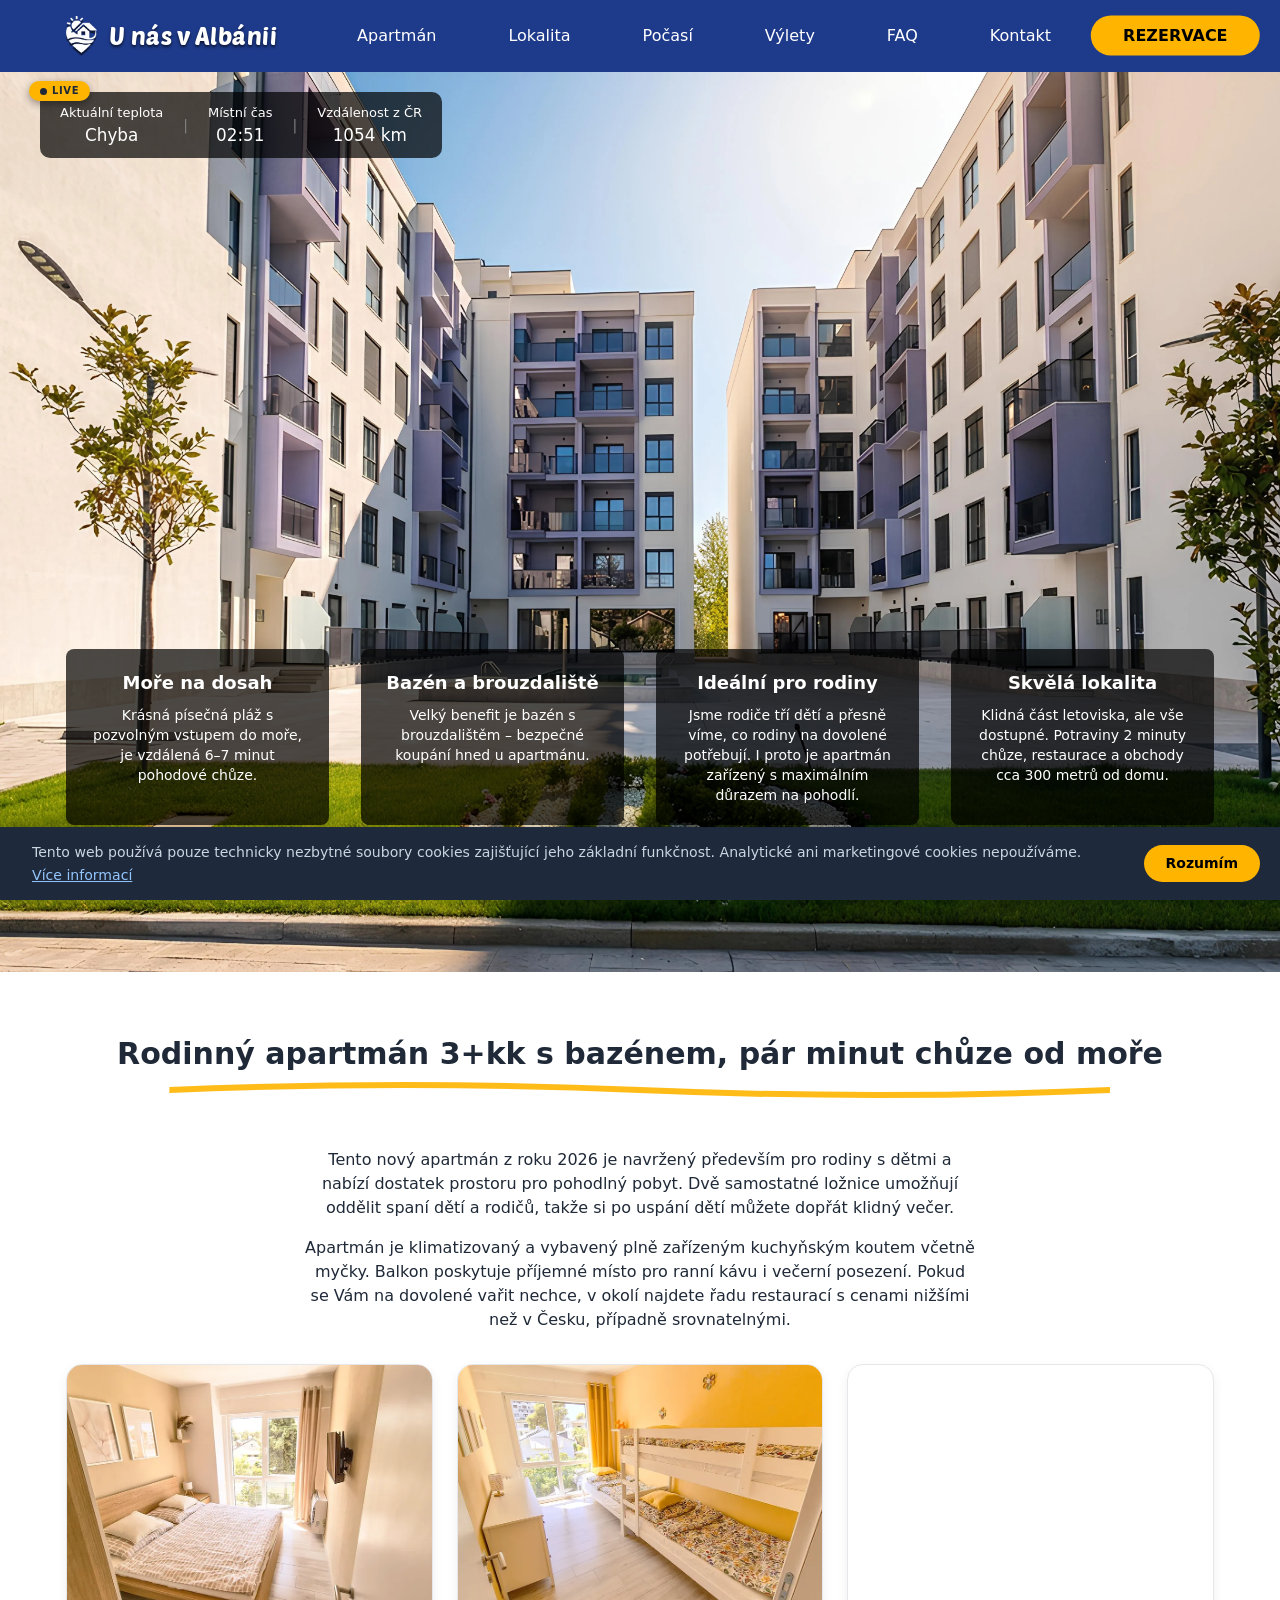
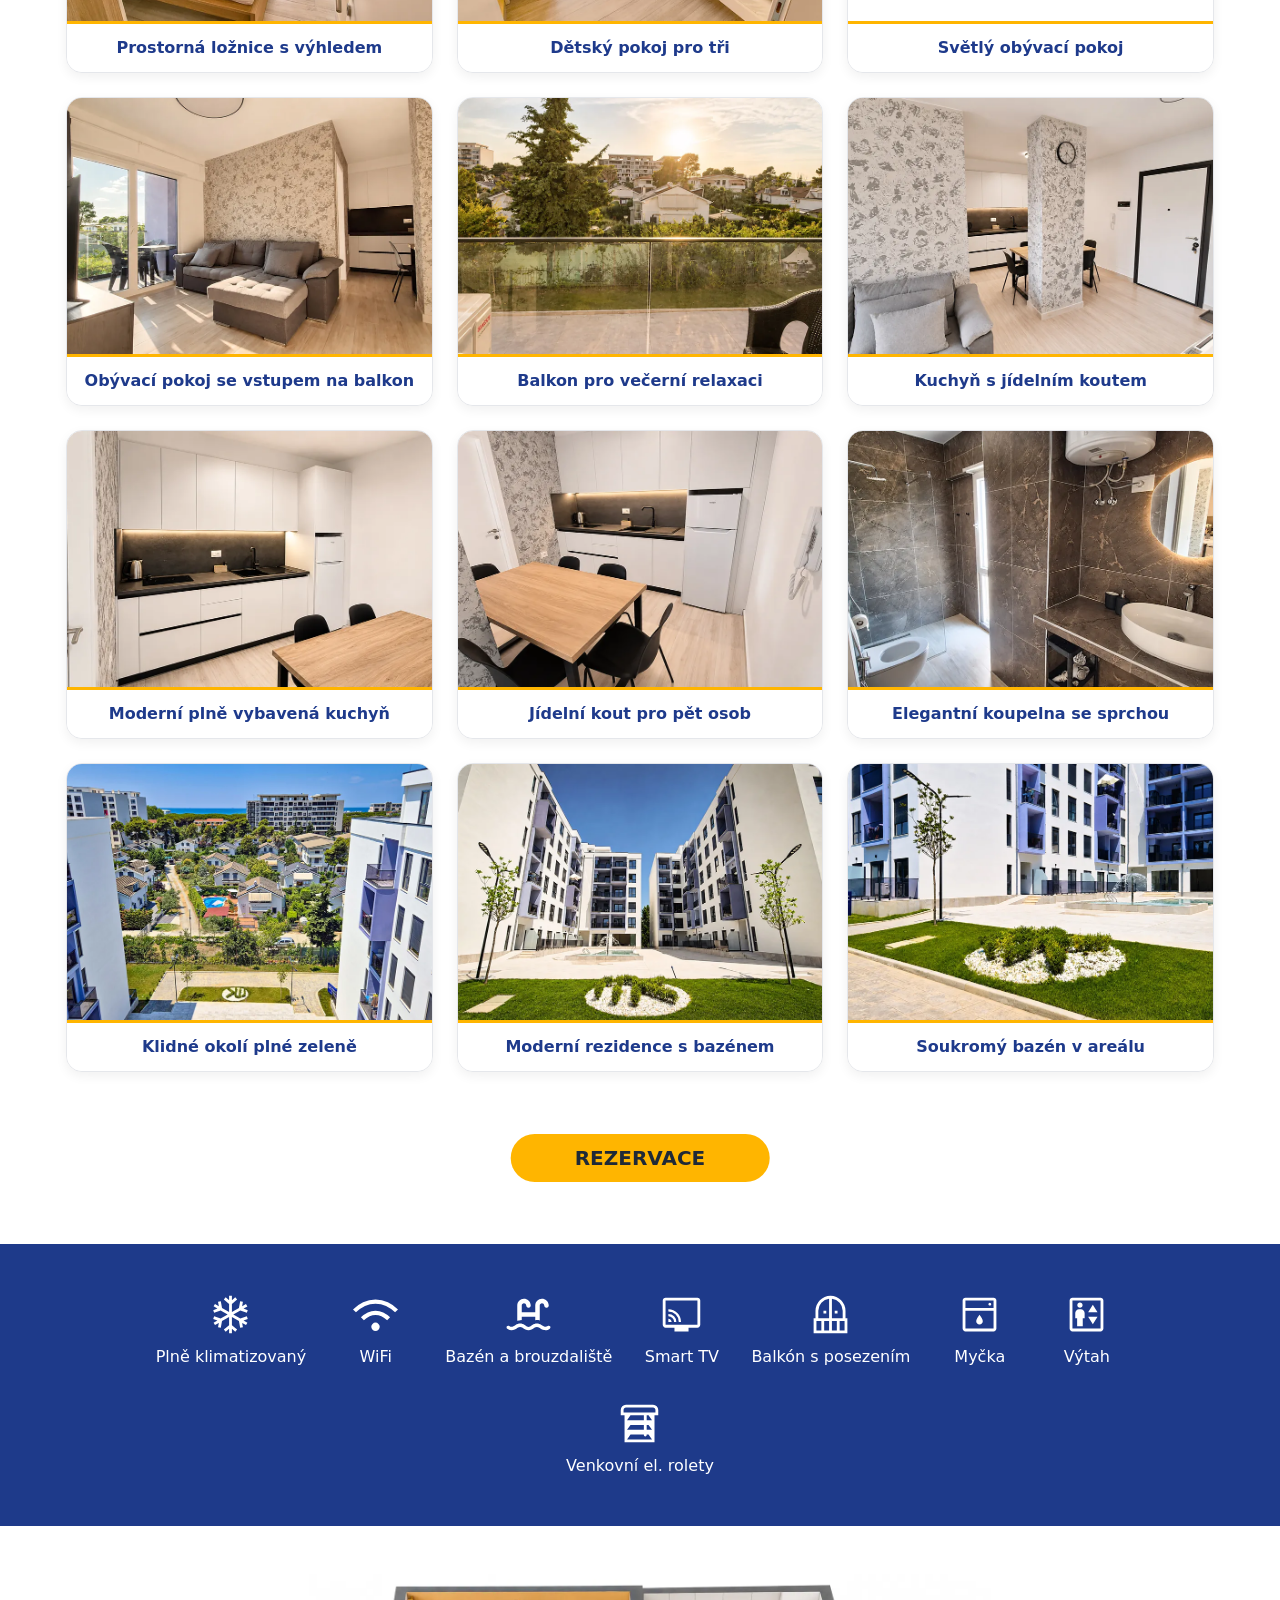
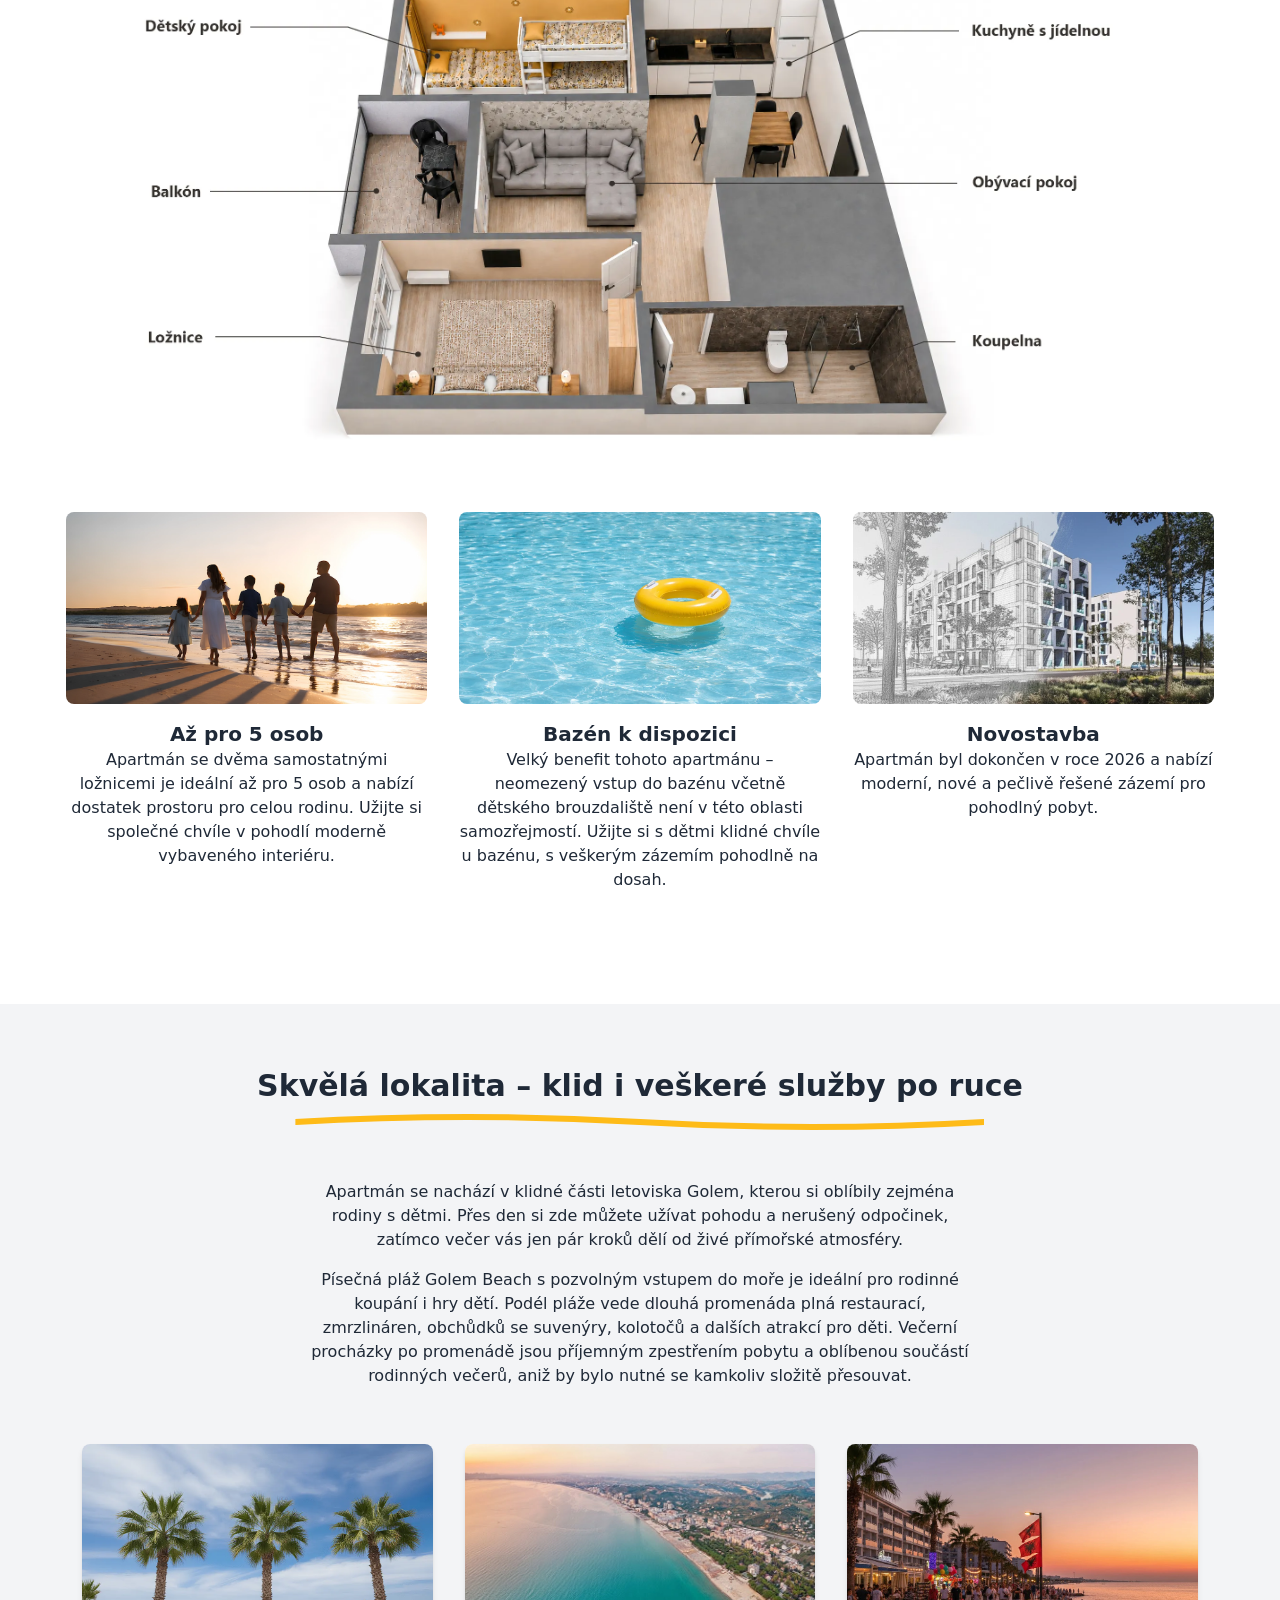
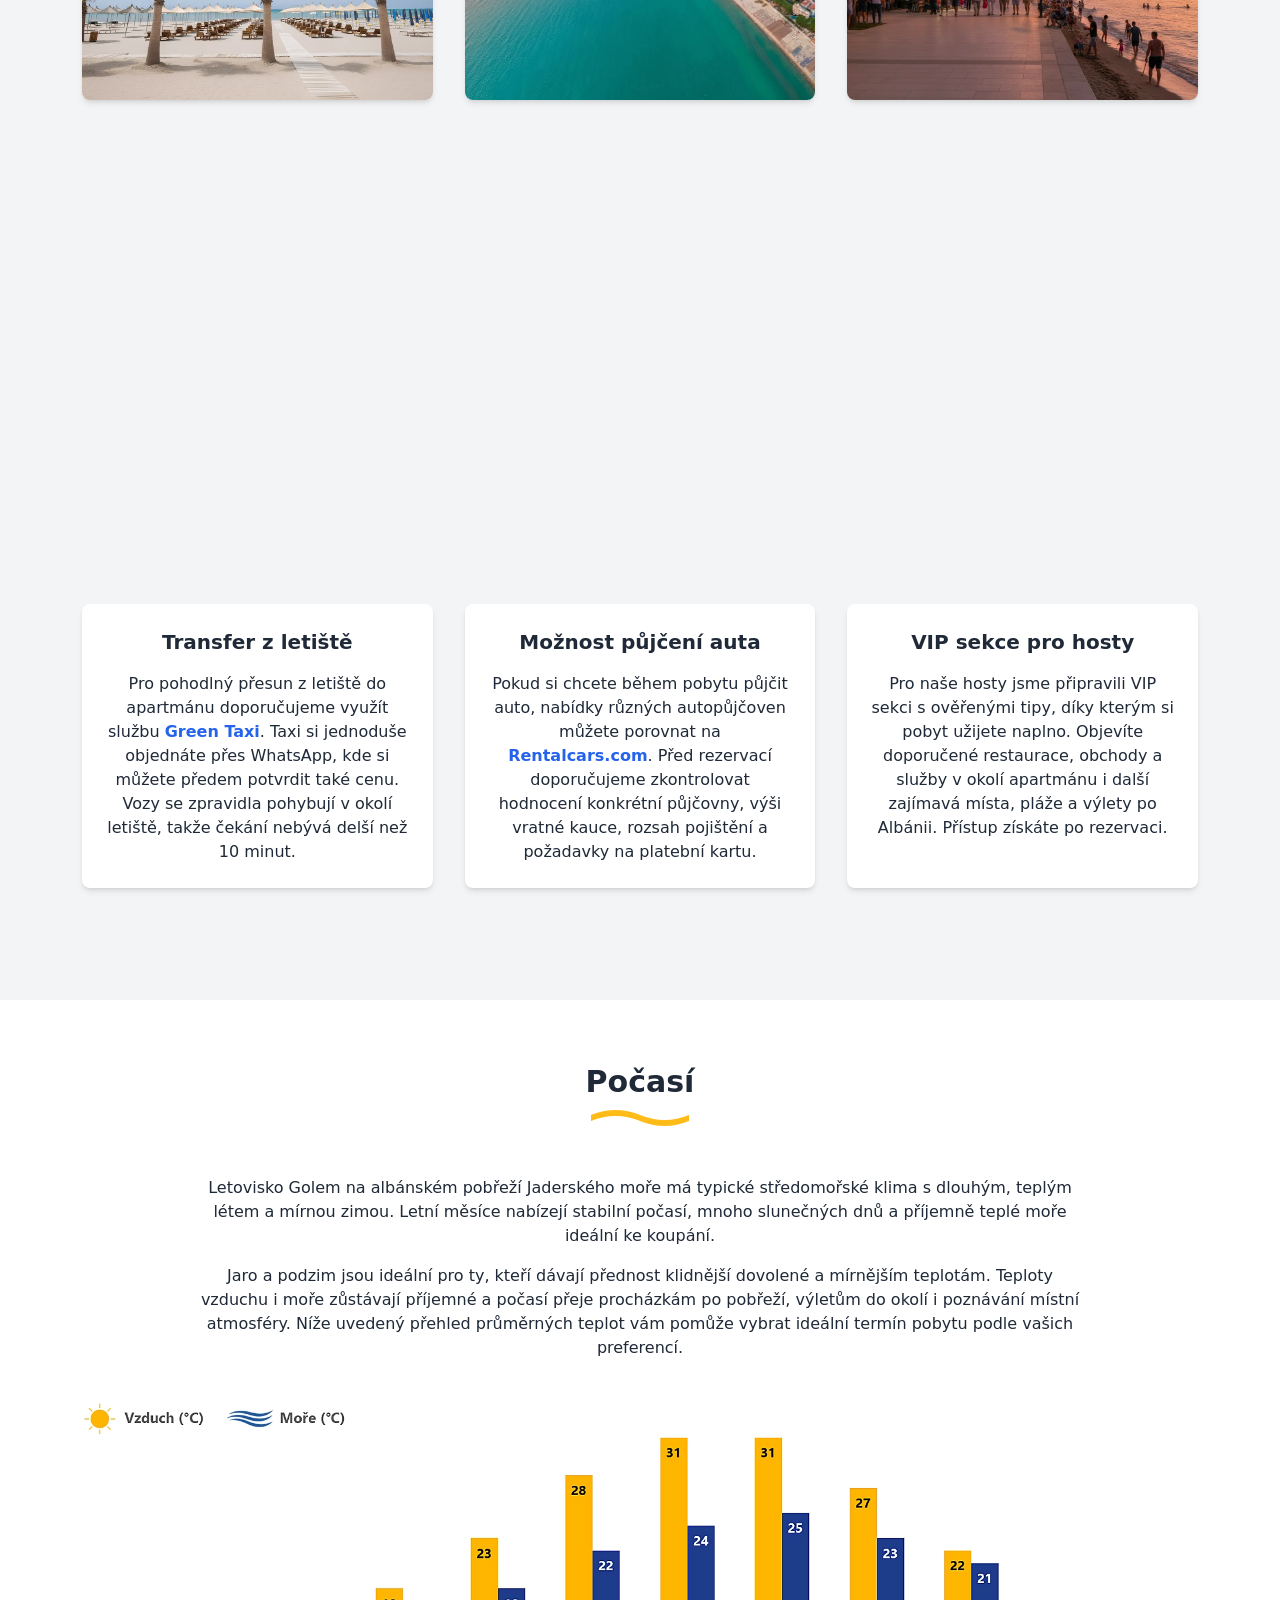
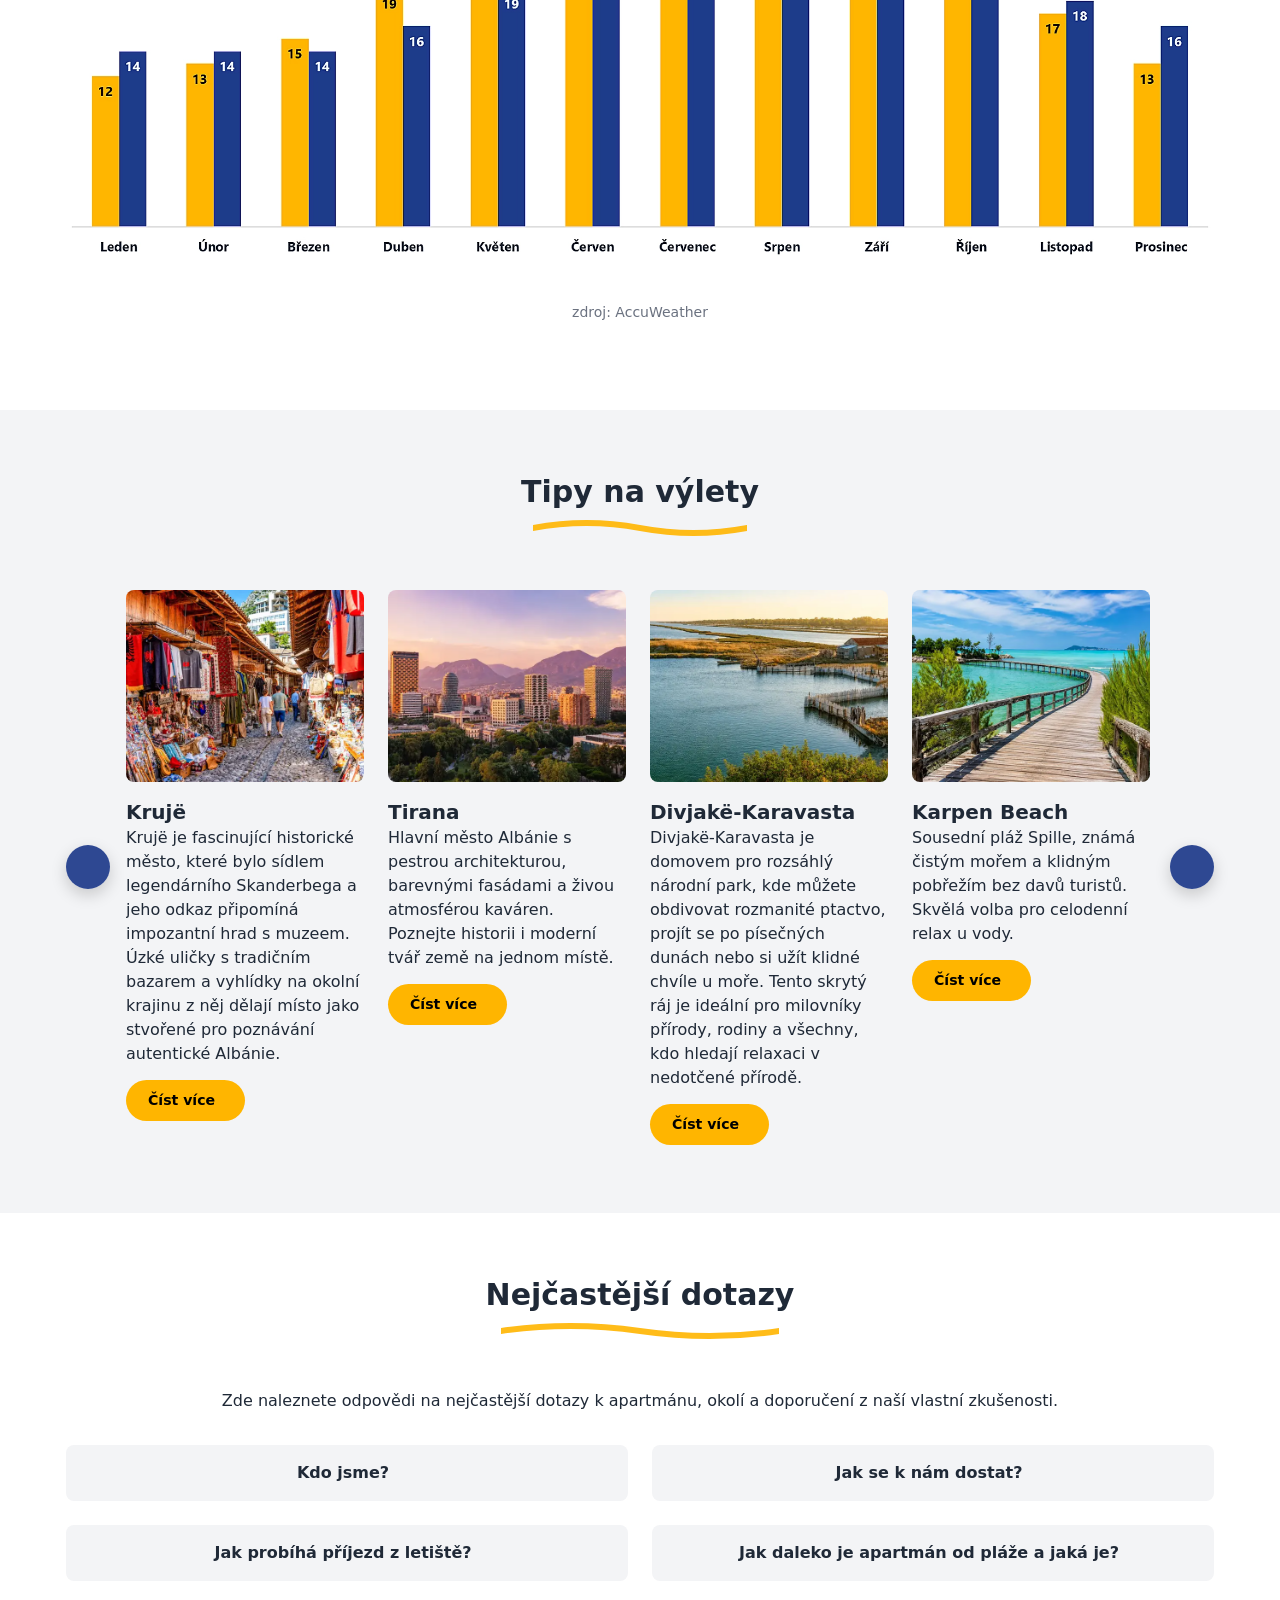
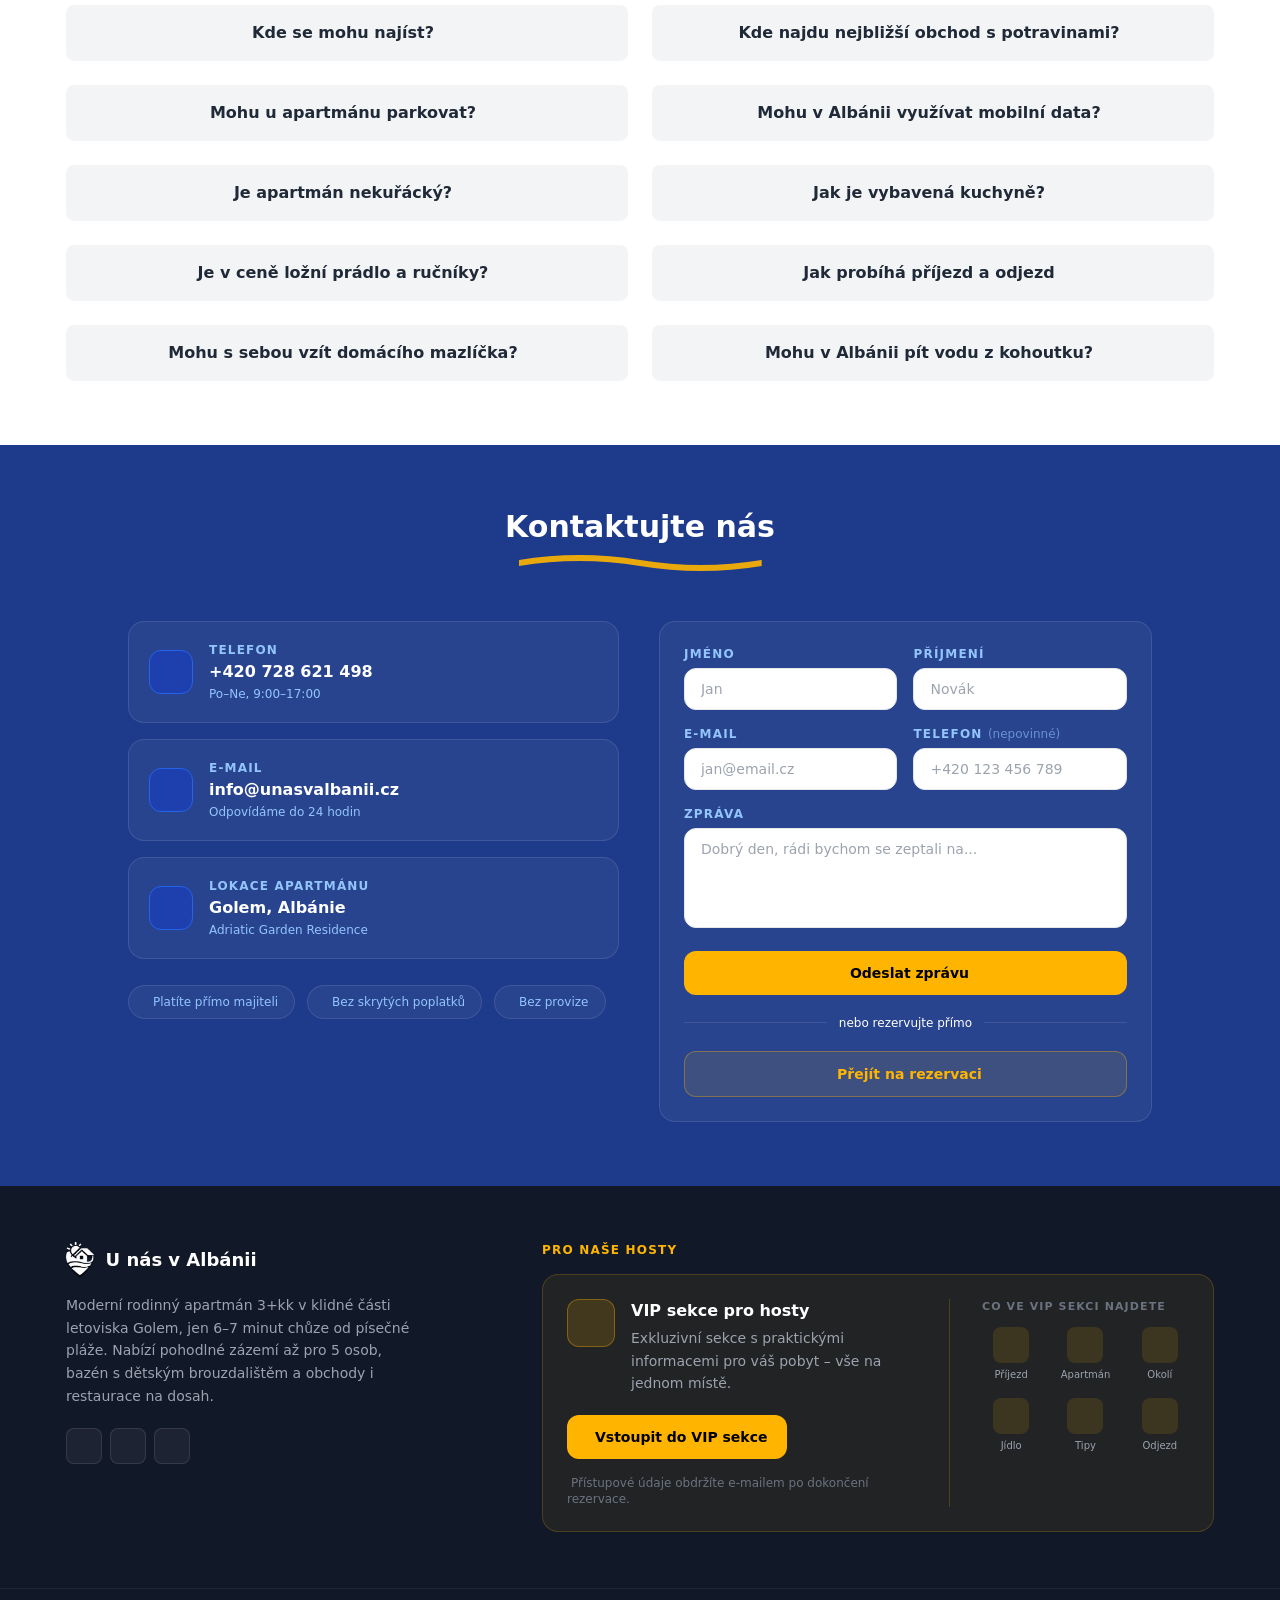
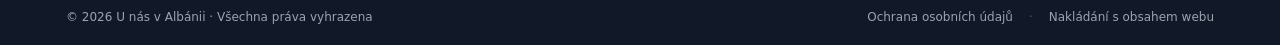
==== commit d3f2afde: "Update index.html" ====
--- a/index.html
+++ b/index.html
@@ -3293,6 +3293,7 @@
   border-radius: 8px;
   font-size: 0.68rem;
   color: #4b5563;
+  border: 1px solid #e5e7eb;
 }
 
 .drawer-mini-prices-title {
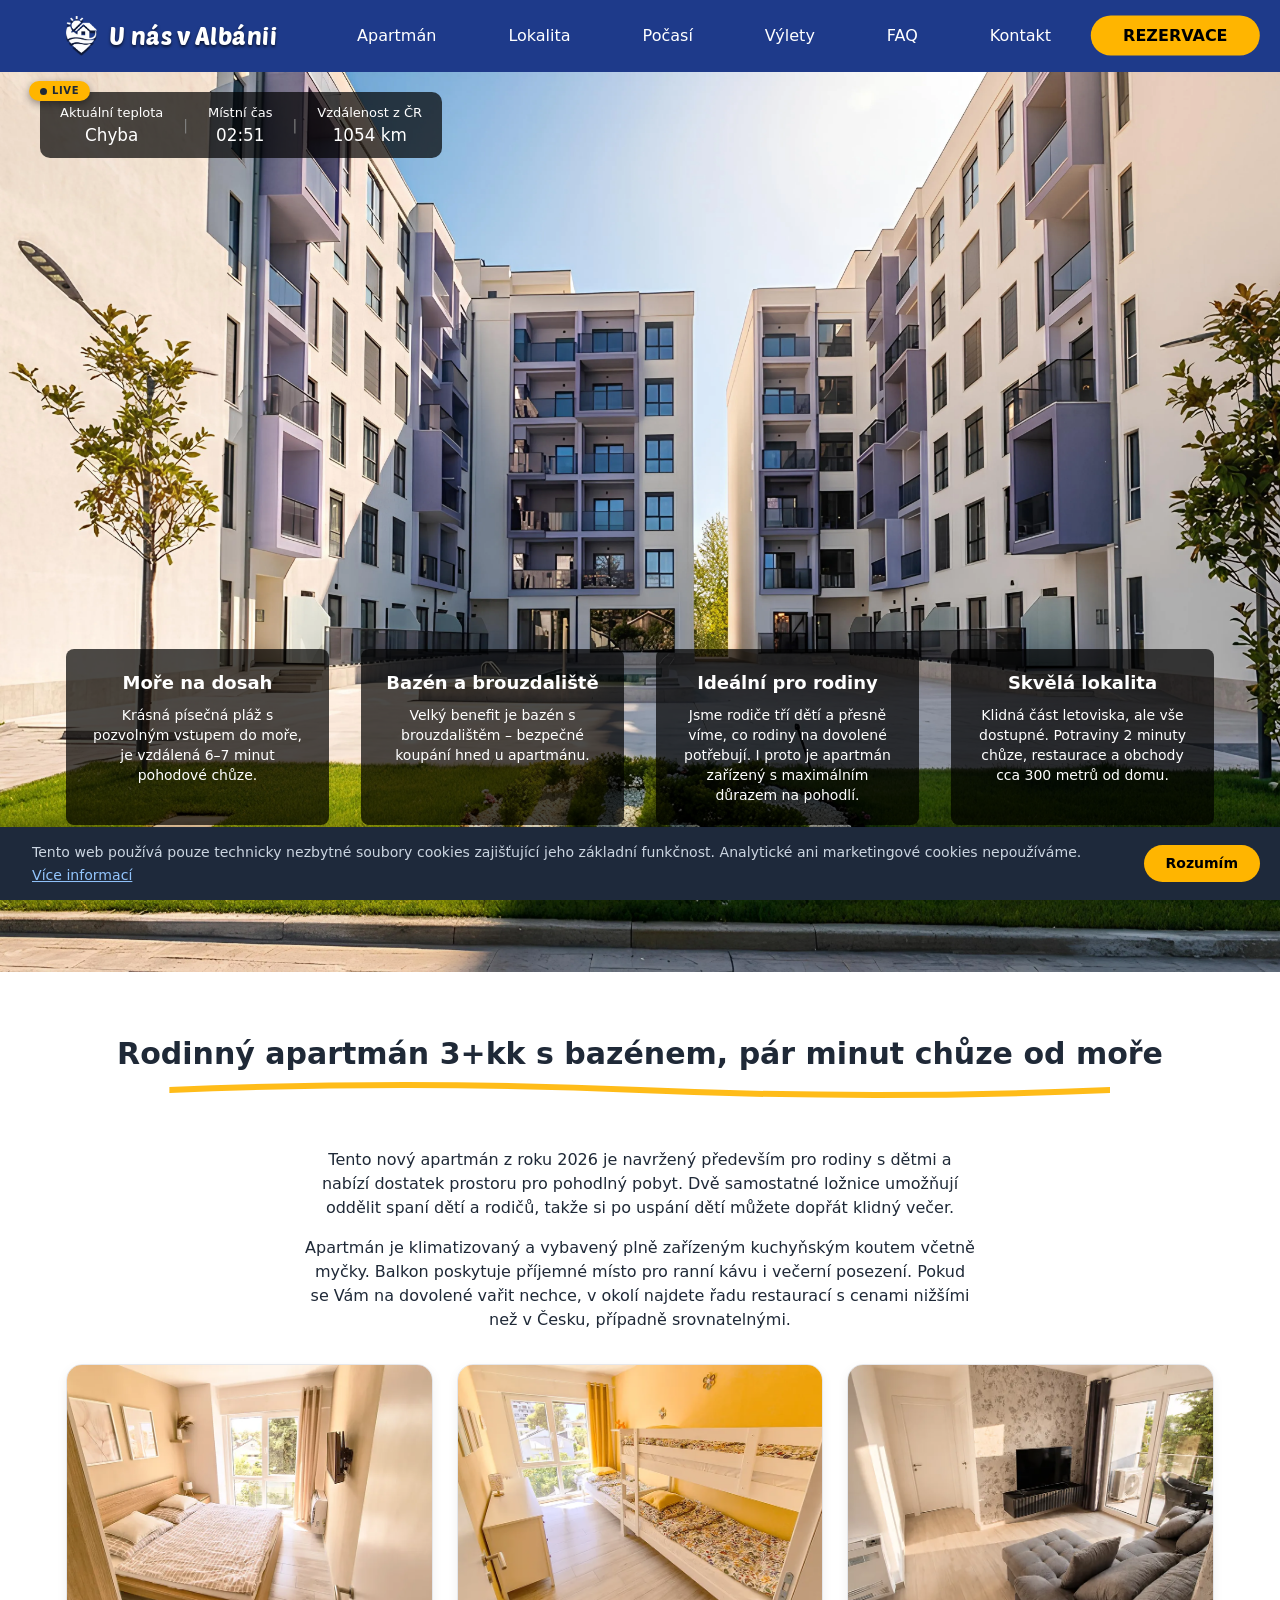
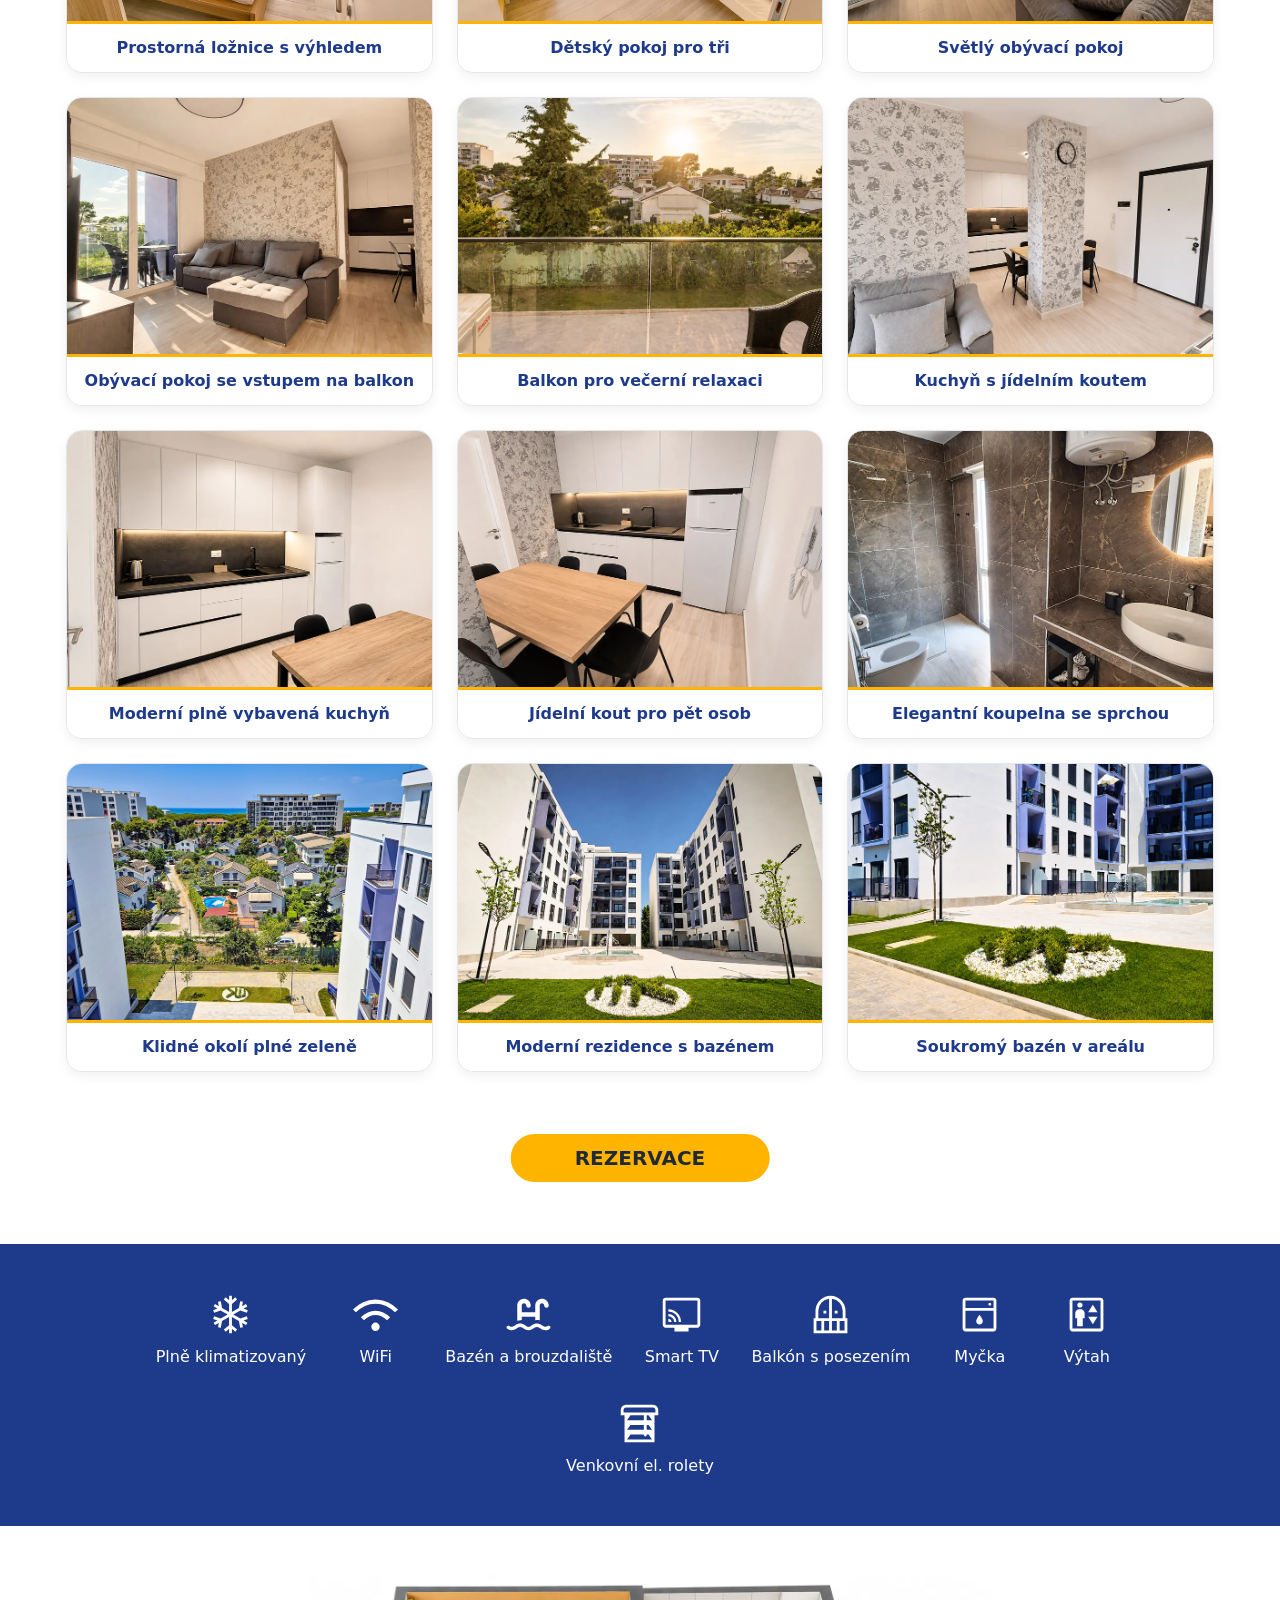
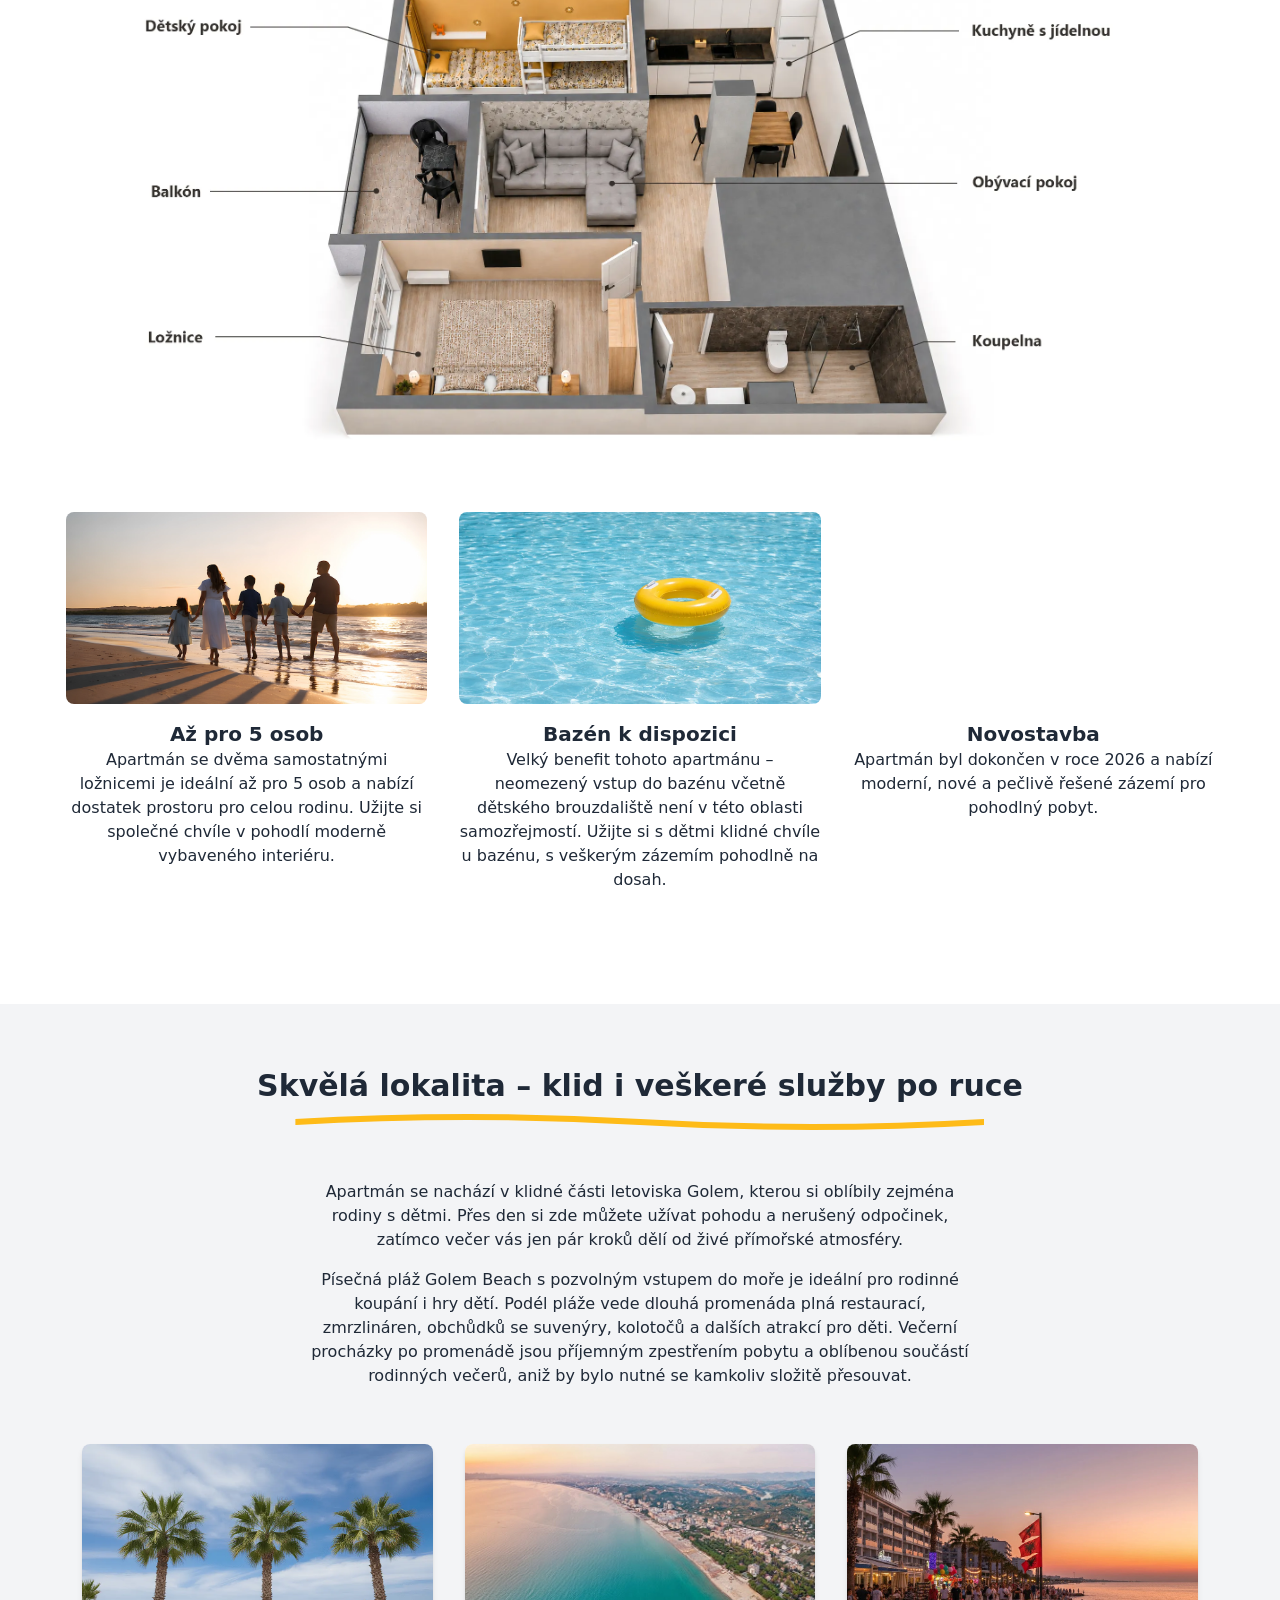
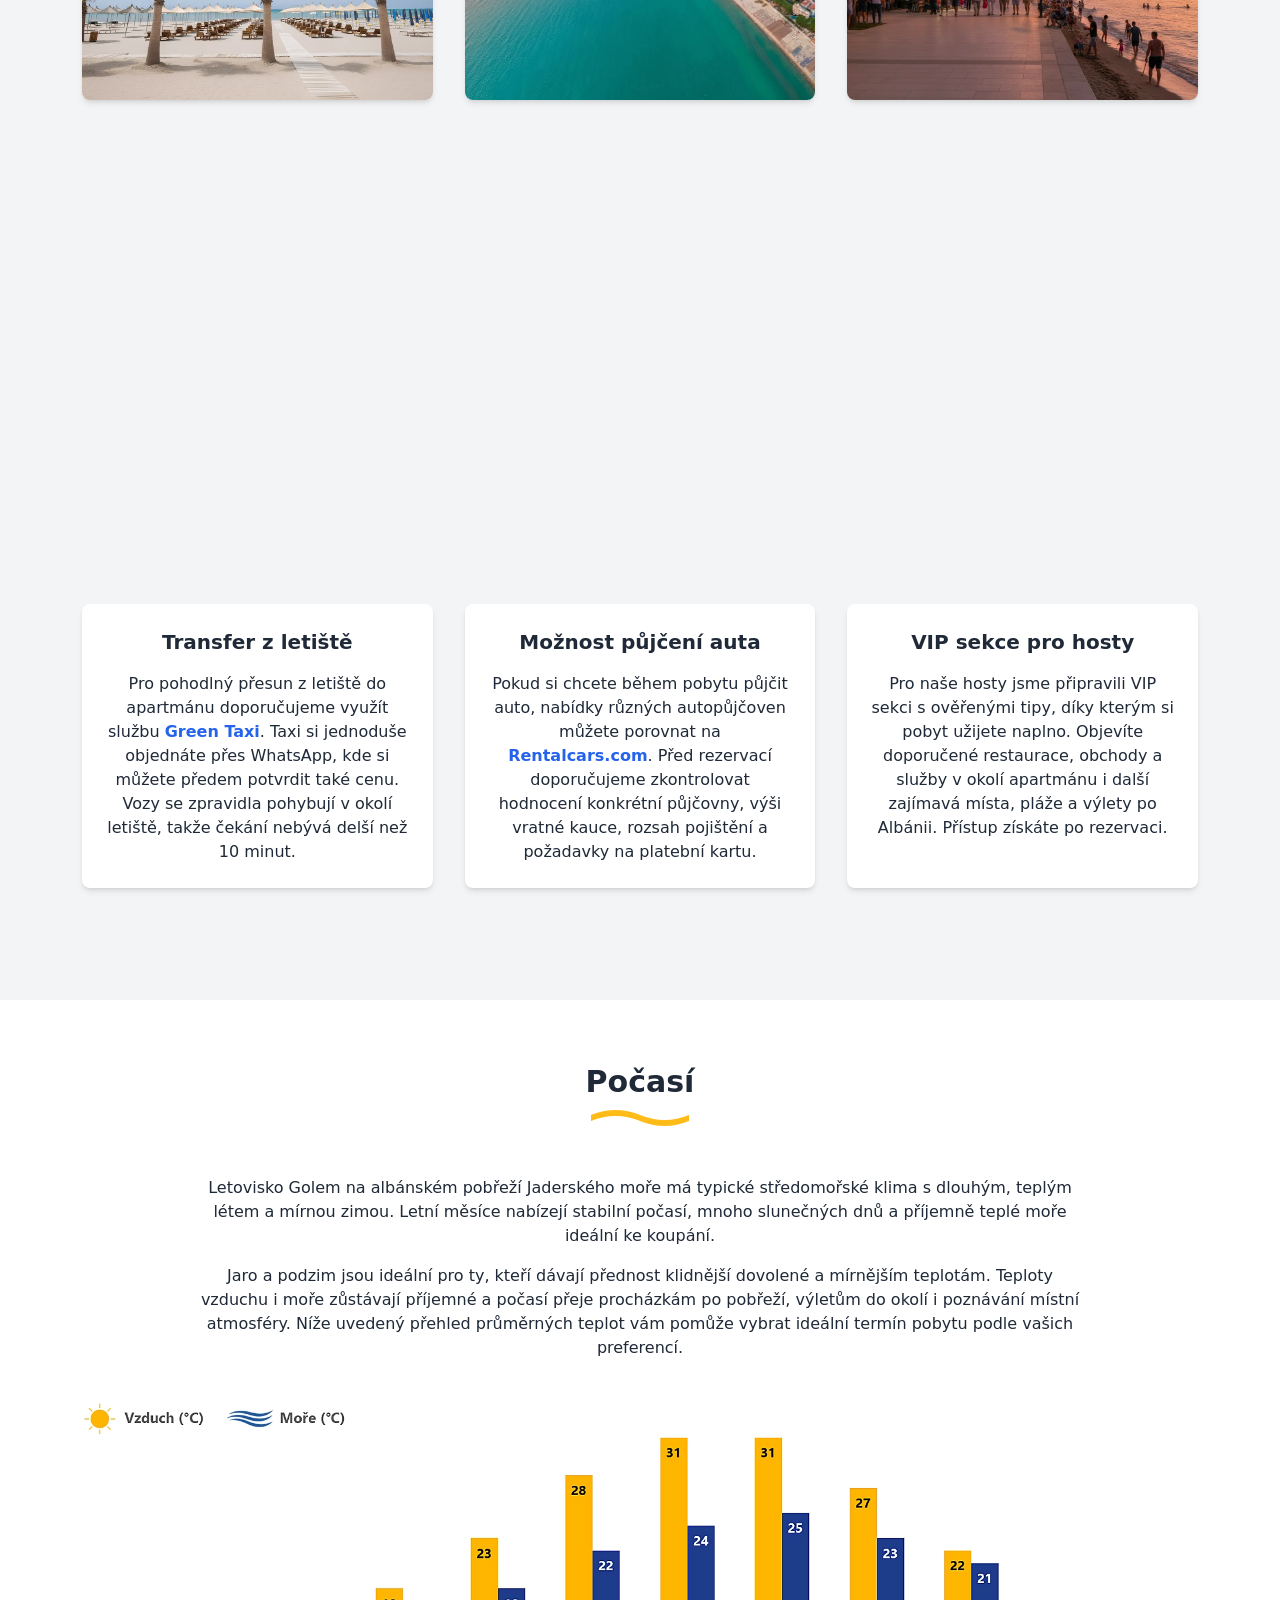
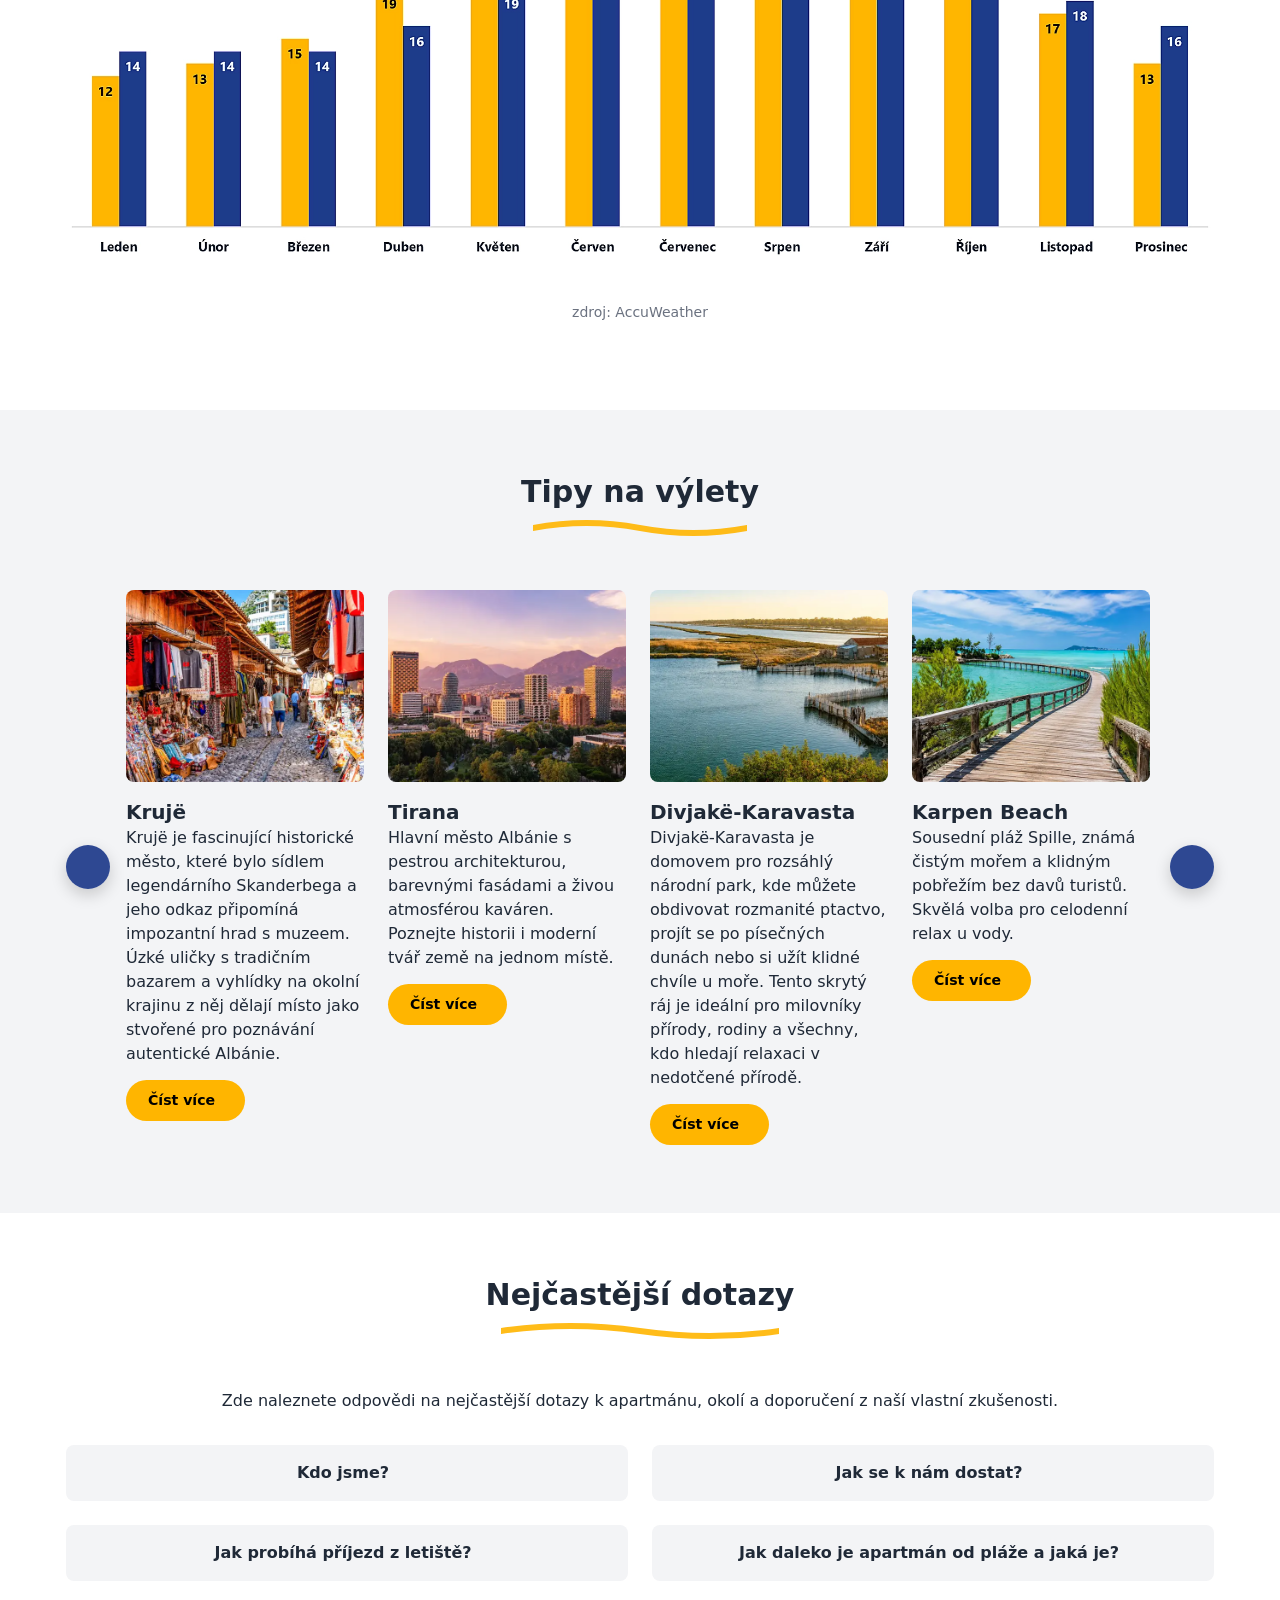
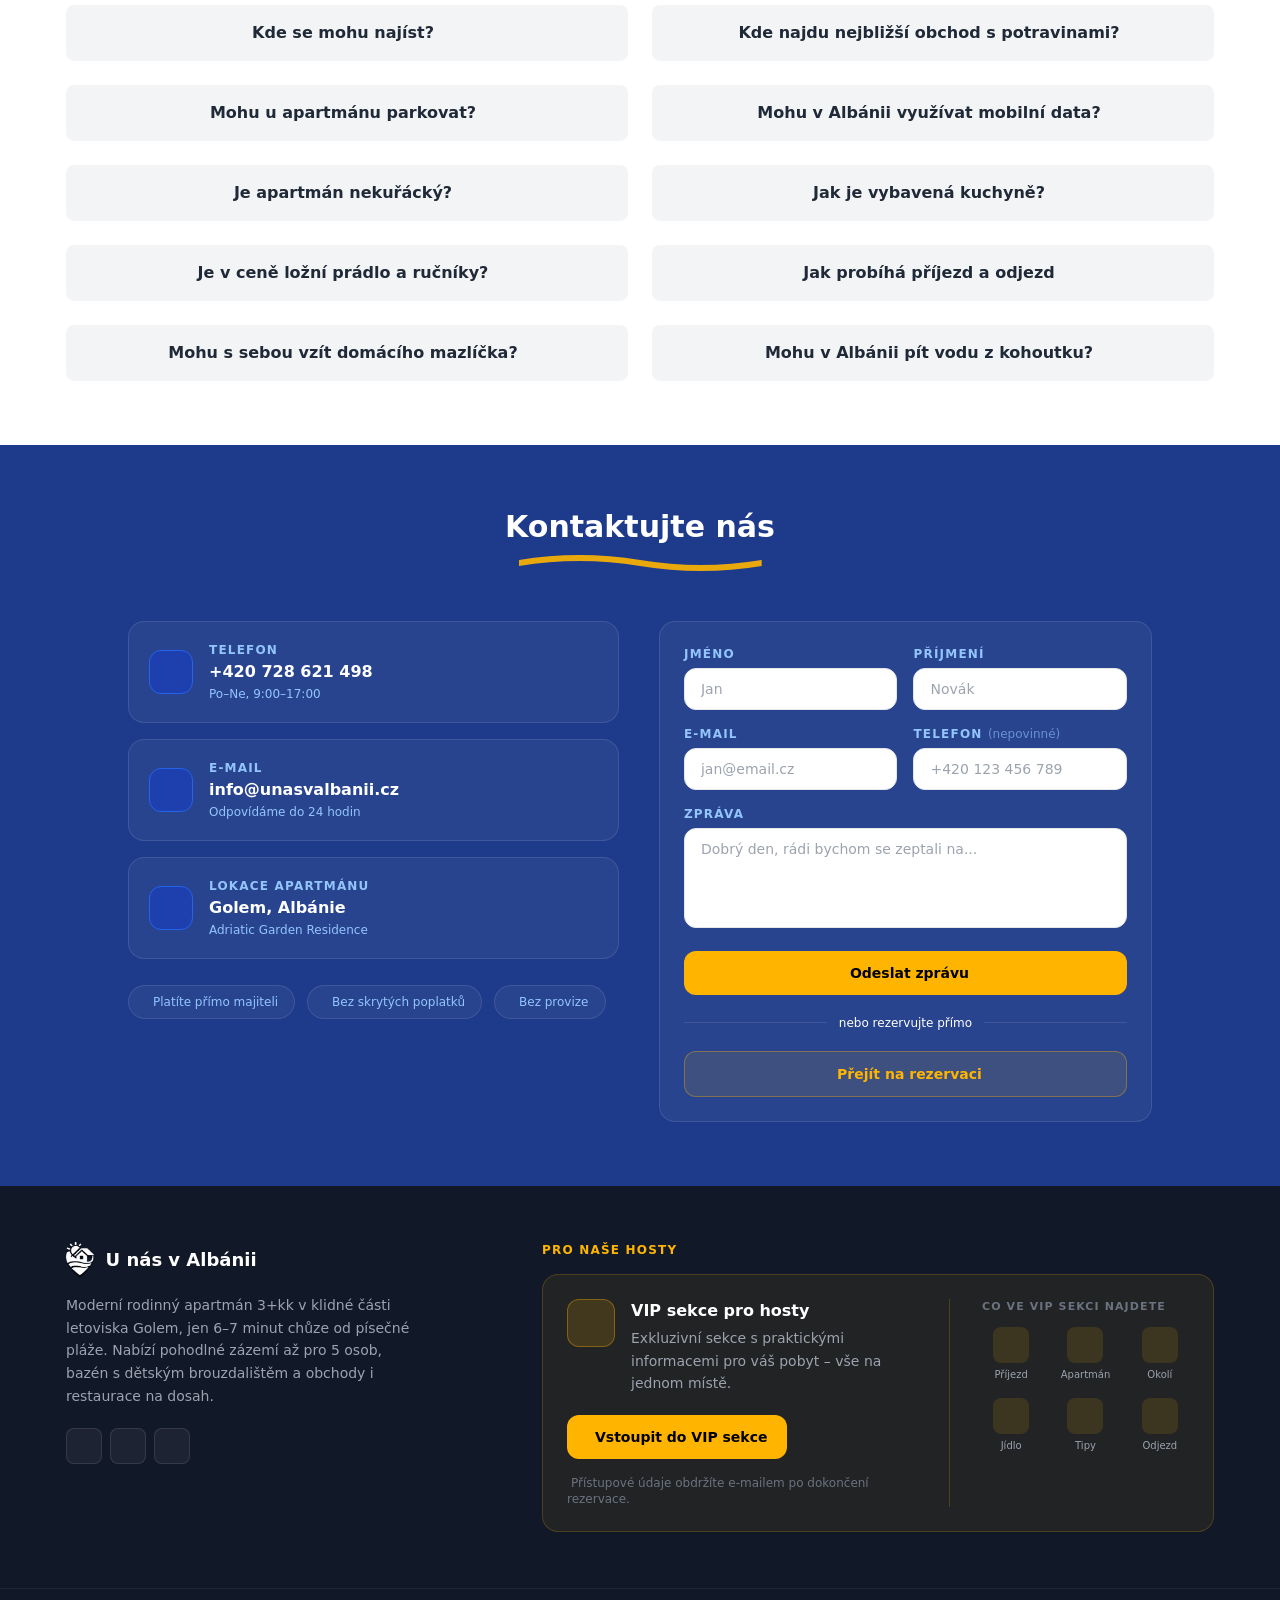
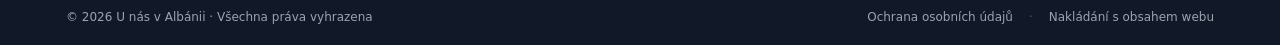
==== commit 2b512773: "Update index.html" ====
--- a/index.html
+++ b/index.html
@@ -2945,7 +2945,7 @@
   font-size: 0.9rem;
 }
 .flight-table th {
-  background: #f5f7fb;
+  background: #ffffff;
   padding: 12px 16px;
   text-align: left;
   font-weight: 700;
@@ -3041,7 +3041,7 @@
   .route-cards { grid-template-columns: 1fr 1fr; }
 }
 .route-card {
-  background: #f9fafb;
+  background: #ffffff;
   border: 1px solid #eef1f5;
   border-radius: 14px;
   padding: 14px 16px;
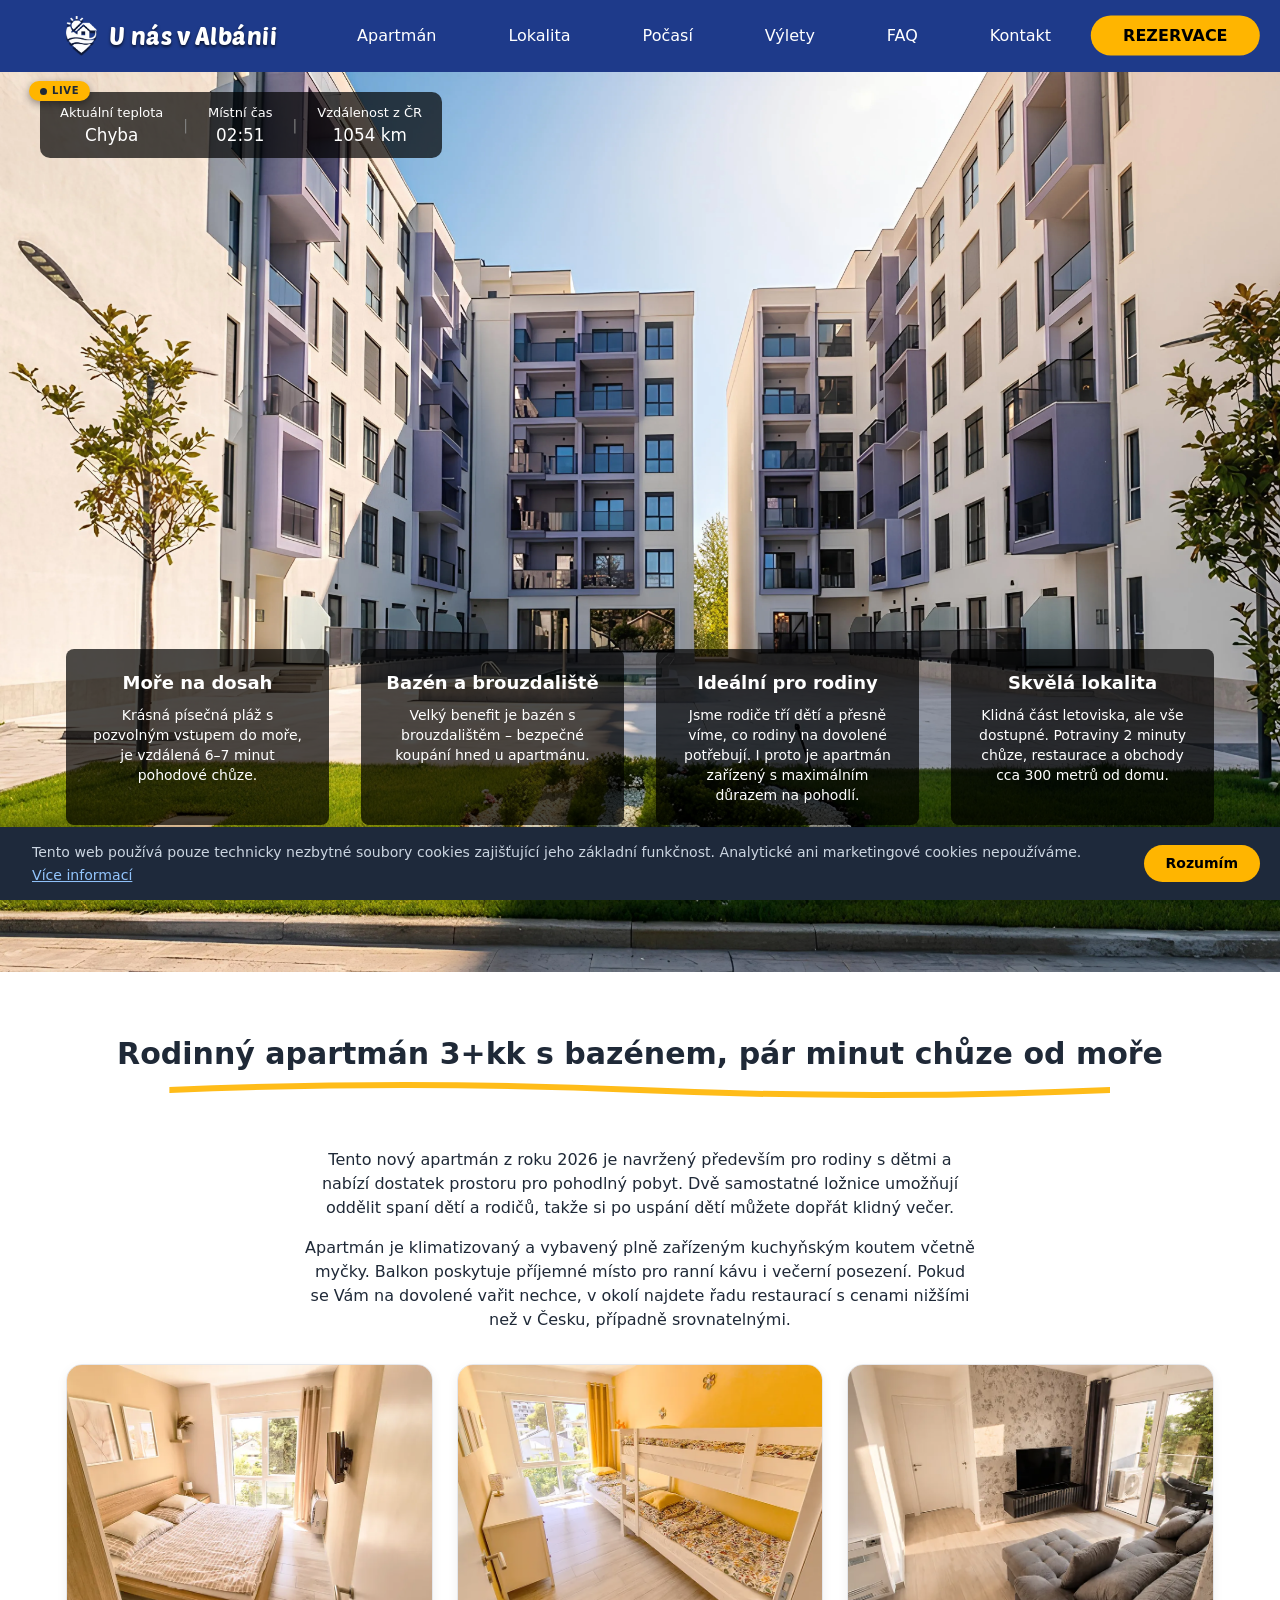
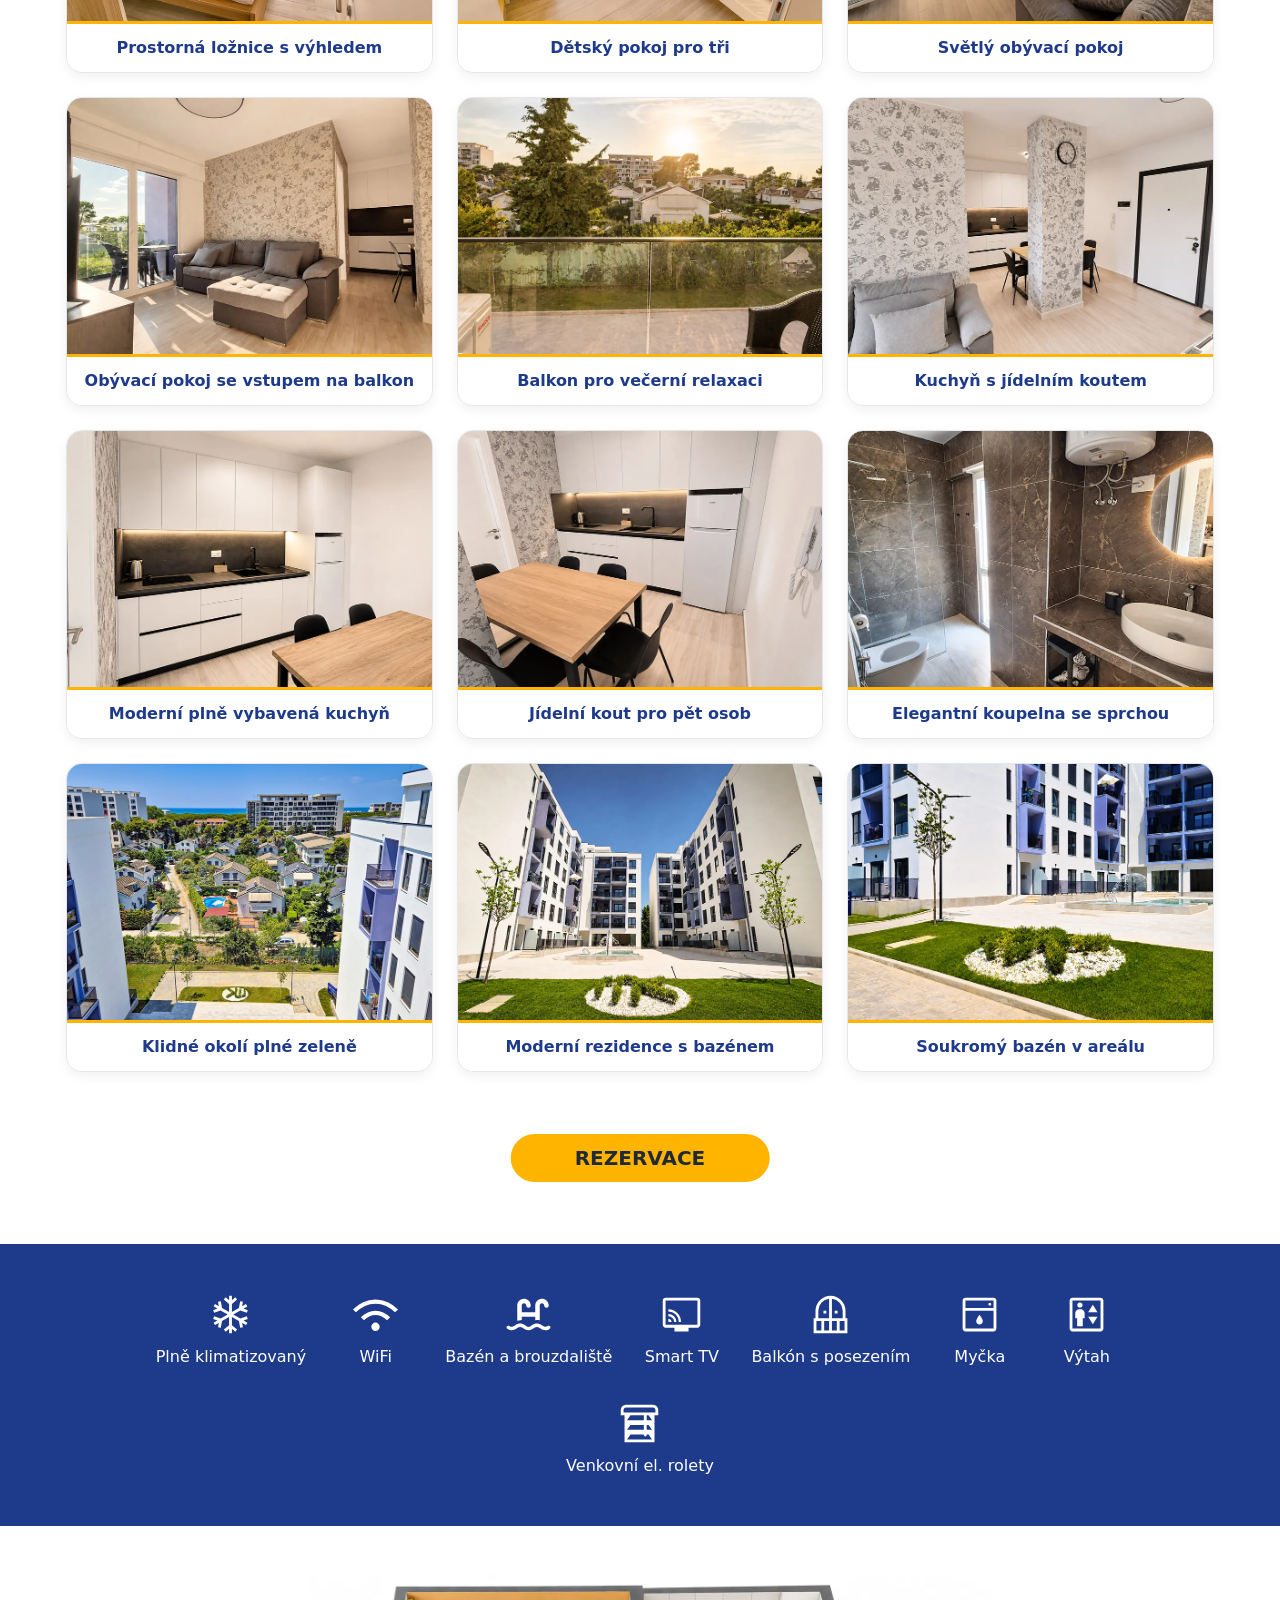
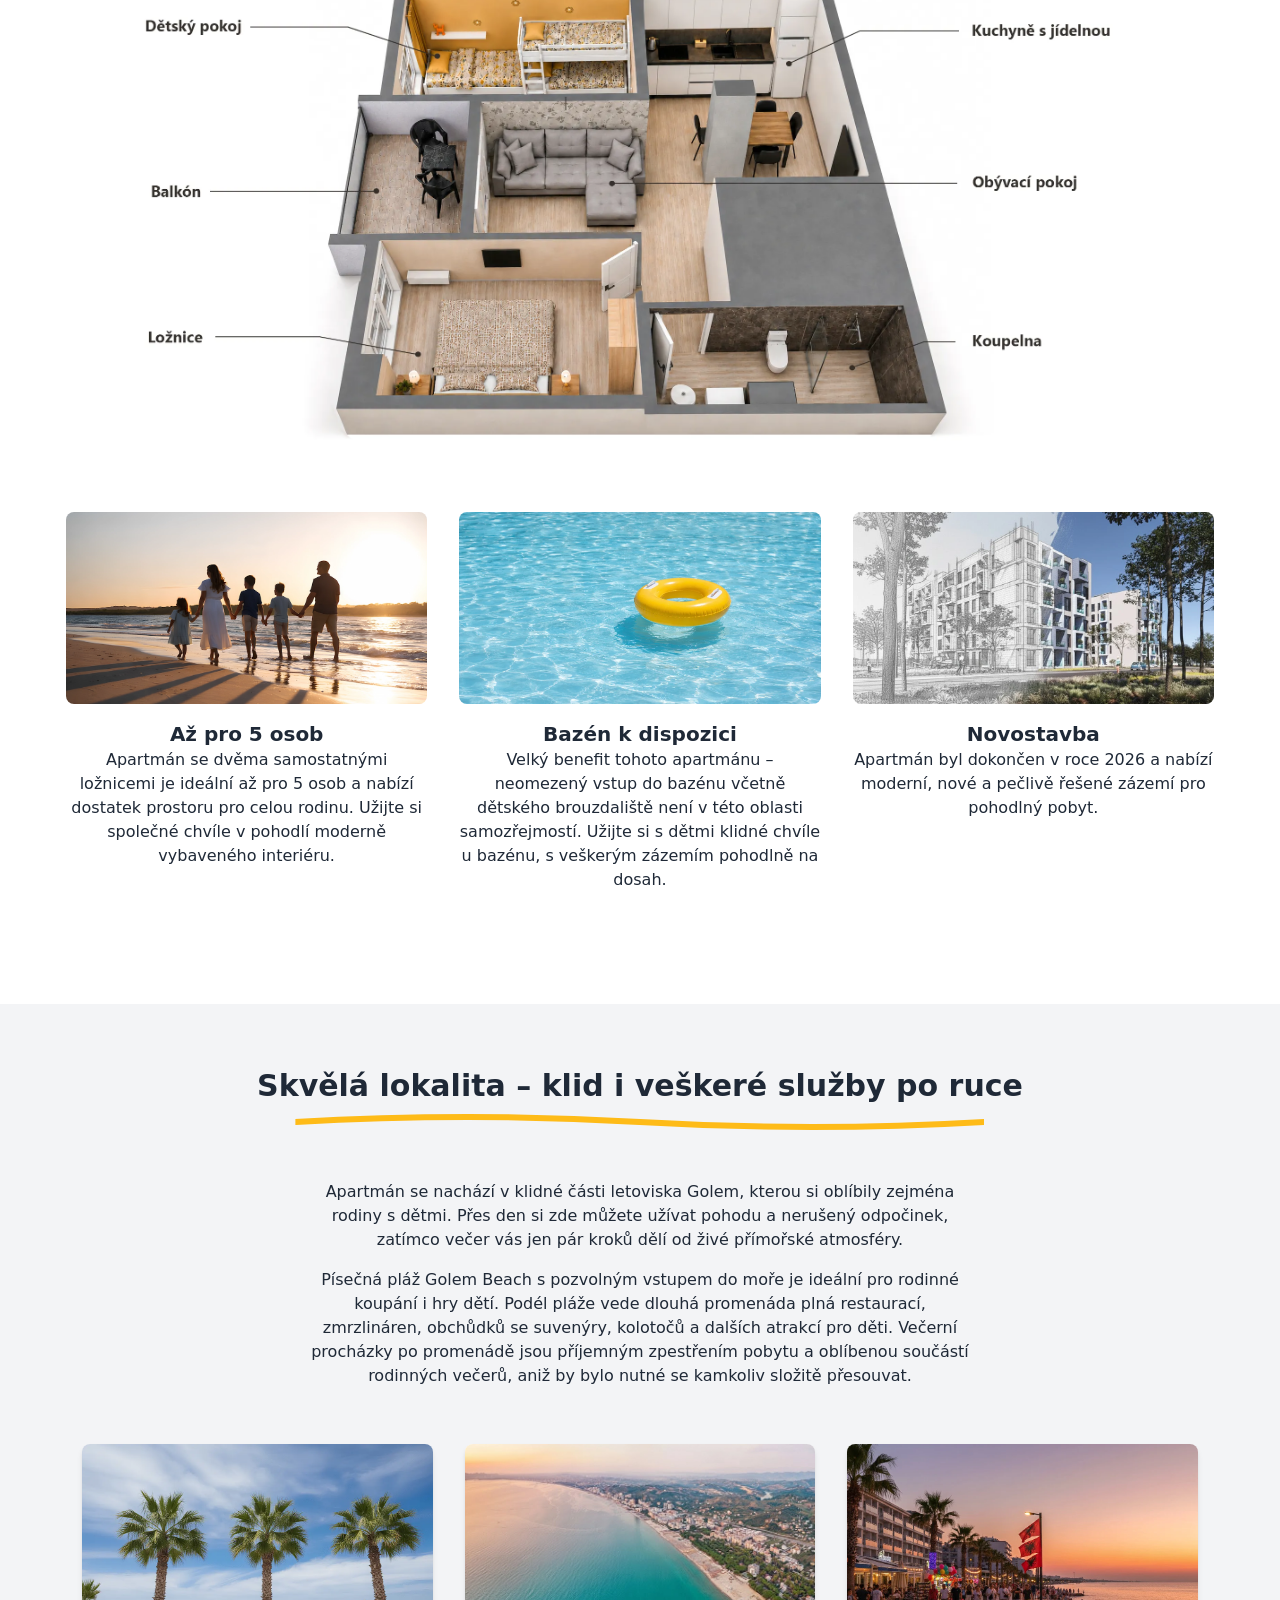
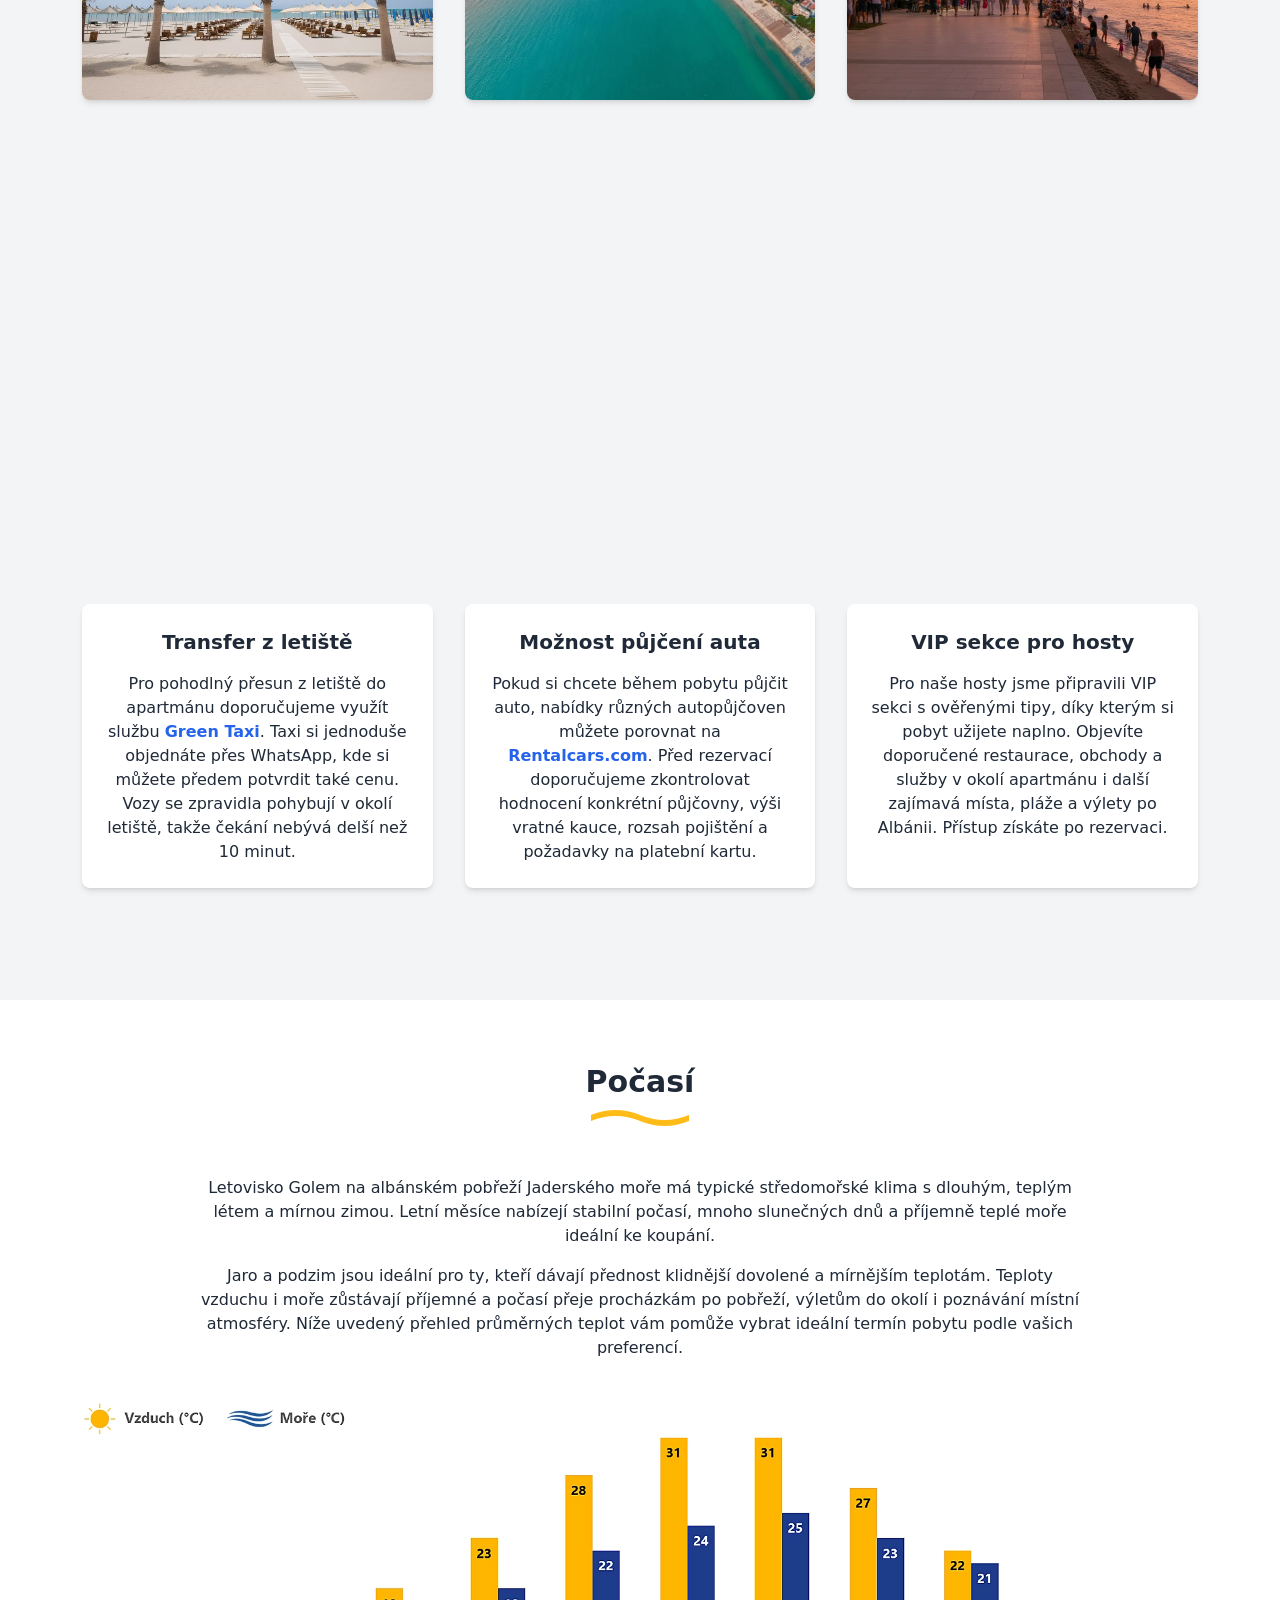
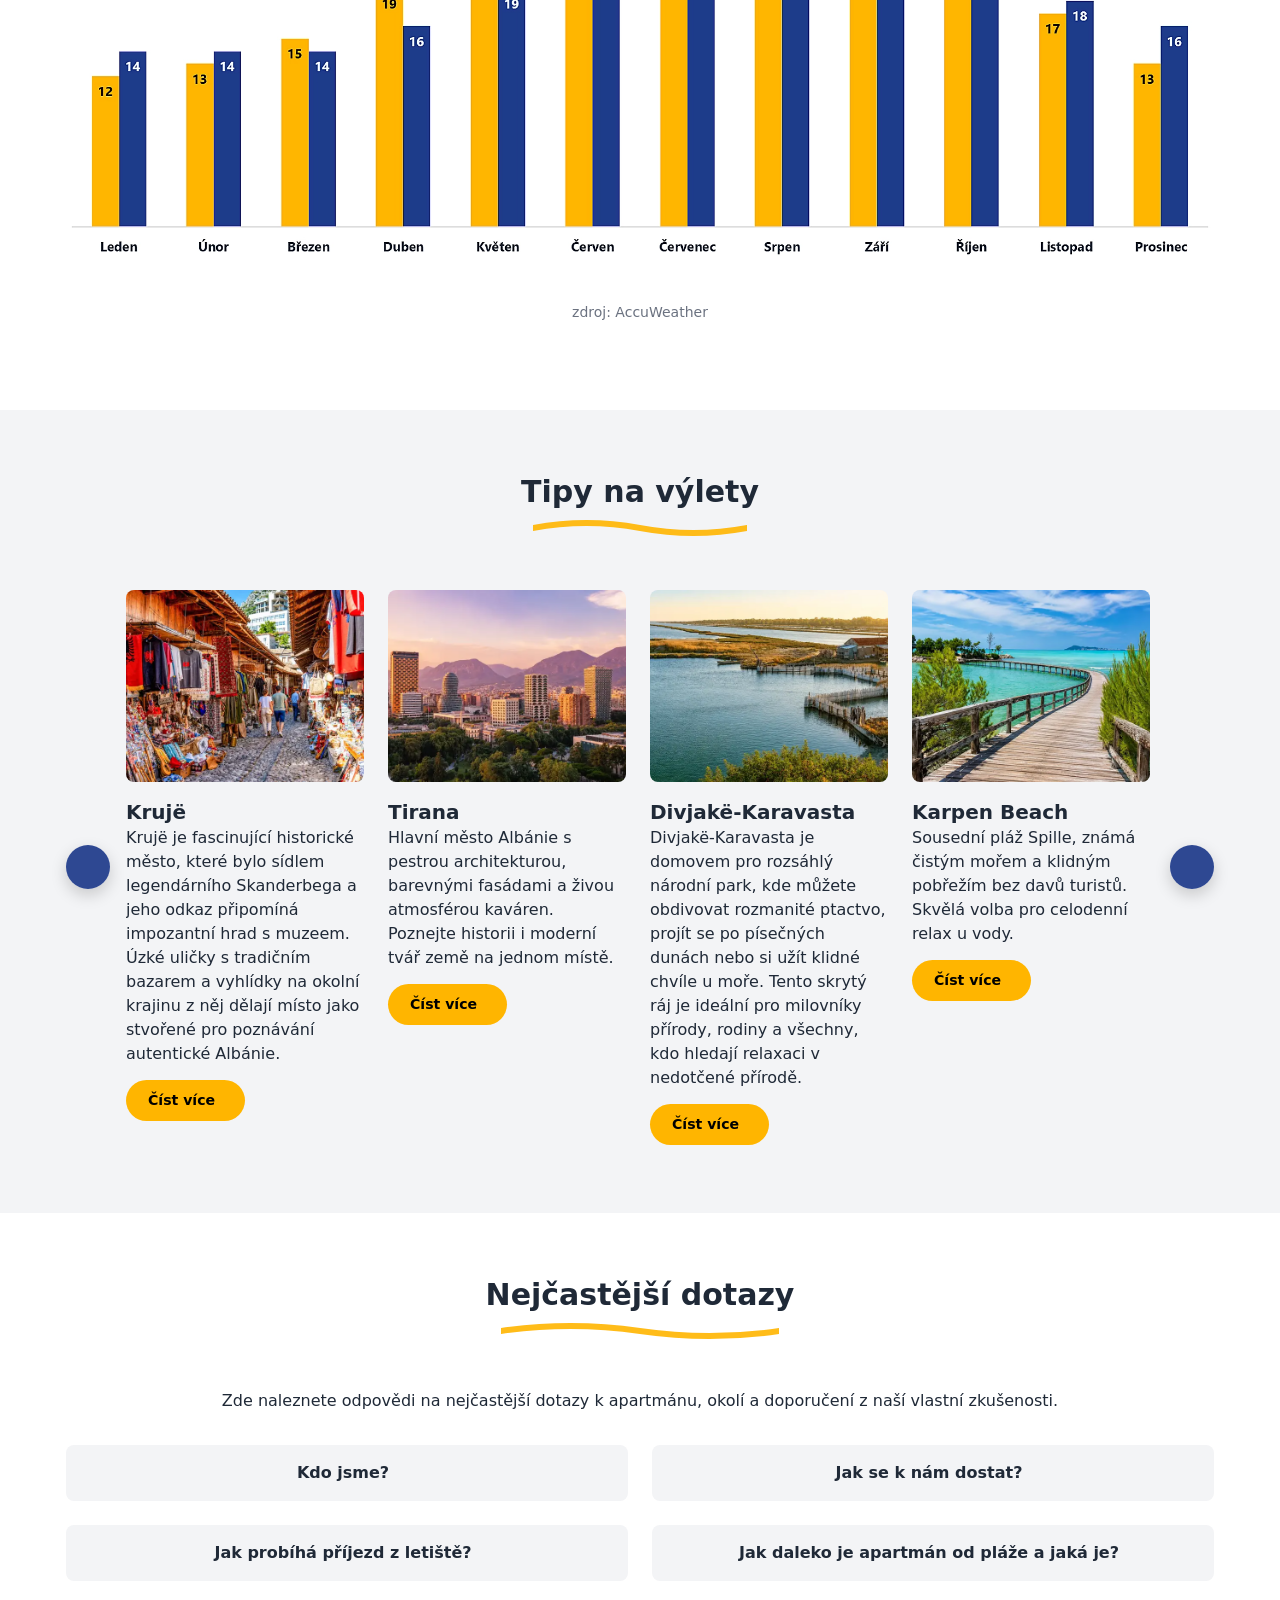
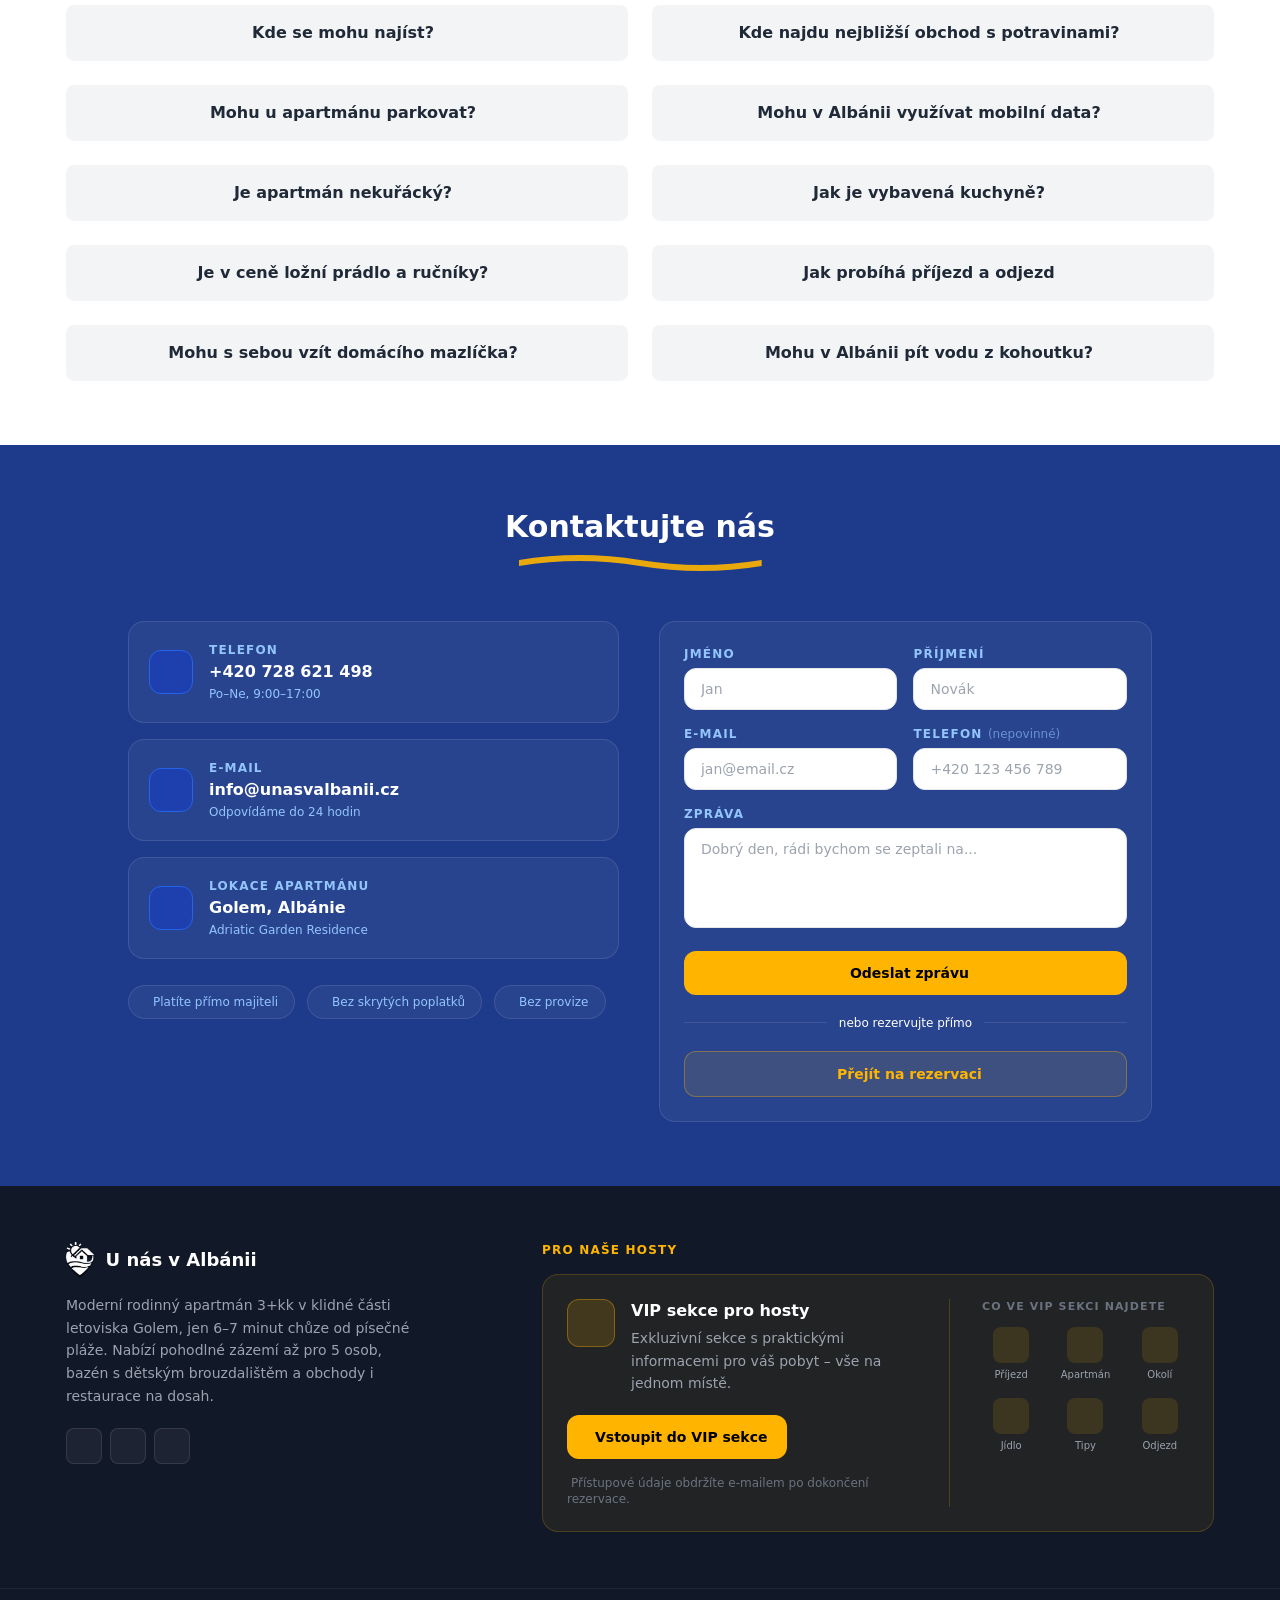
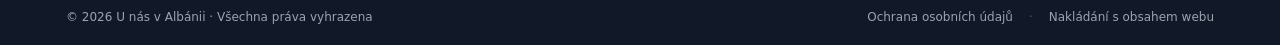
==== commit 5edc4052: "Update index.html" ====
--- a/index.html
+++ b/index.html
@@ -2932,6 +2932,7 @@
   margin: 1.25rem auto 0;
   max-width: 640px;
   border-radius: 18px;
+  border: 1px solid #e5e7eb
 }
 .flight-table {
   width: 100%;
@@ -3045,6 +3046,7 @@
   border: 1px solid #eef1f5;
   border-radius: 14px;
   padding: 14px 16px;
+  border: 1px solid #e5e7eb
 }
 .route-card-title {
   display: flex;
@@ -4267,7 +4269,7 @@
       <div class="airport-transfer-row">
         <span class="airport-transfer-item"><i class="fas fa-clock"></i> 39 minut</span>
         <span class="airport-transfer-sep">|</span>
-        <span class="airport-transfer-item"><i class="fas fa-taxi"></i> cca. 40 EUR</span>
+        <span class="airport-transfer-item"><i class="fas fa-taxi"></i> cca 40 EUR</span>
       </div>
 
       <img
@@ -4516,7 +4518,7 @@
               <div class="airport-transfer-row">
                 <span class="airport-transfer-item"><i class="fas fa-clock"></i> 39 minut</span>
                 <span class="airport-transfer-sep">|</span>
-                <span class="airport-transfer-item"><i class="fas fa-taxi"></i> cca. 40 EUR</span>
+                <span class="airport-transfer-item"><i class="fas fa-taxi"></i> cca 40 EUR</span>
               </div>
 
               <img
